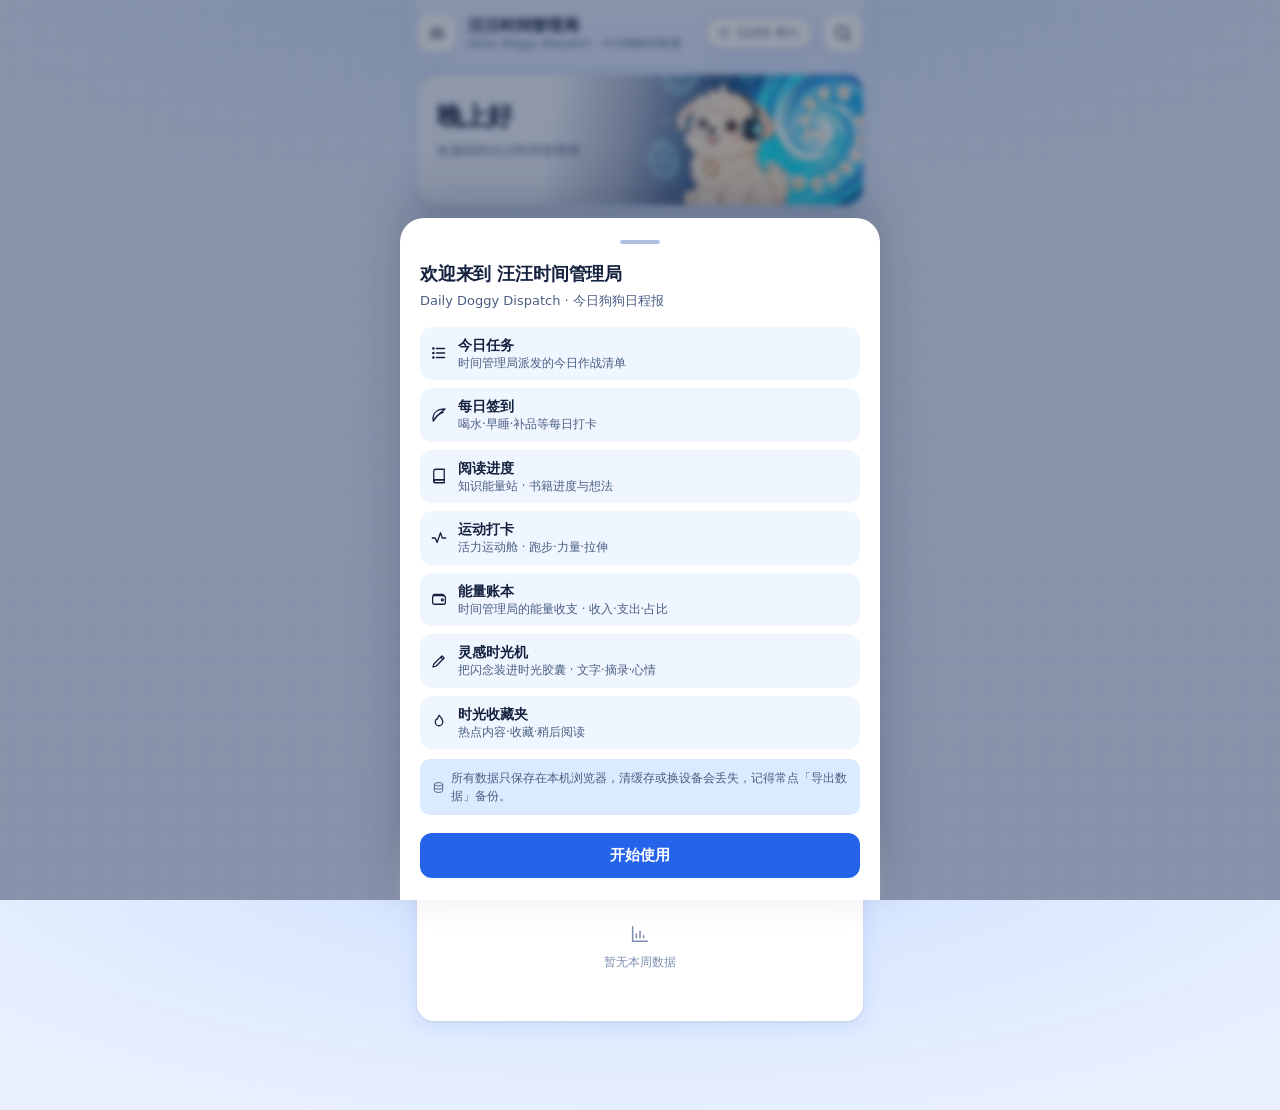
==== index.html @ e74103c5 "P3-3 性能与规模：列表分页+滚动加载 / 记录级事件委托 / 改动项局部刷新 / 首屏骨架屏；修批量模式残留类" ====
<!-- Generated by Trae Work -->
<!DOCTYPE html>
<html lang="zh" data-page-node-id="8uEHr2c21tHpXn1QmmsCGG">
<head data-page-node-id="4z3qKNpXA1rfR7GVDxwYMu">
<meta charset="UTF-8" data-page-node-id="Dh0ESd2hhlPt31DVcZKIET" />
<meta name="viewport" content="width=device-width, initial-scale=1.0, viewport-fit=cover" data-page-node-id="e6P9co9urmLBXZbQS82mdd" />
<title>汪汪时间管理局</title>
<!-- P3-1 PWA：可安装 / 离线可用 -->
<link rel="manifest" href="manifest.webmanifest" />
<meta name="theme-color" content="#1e3a5f" />
<meta name="description" content="一只卡通小狗 × 未来时间管理局的每日个人工作台" />
<meta name="mobile-web-app-capable" content="yes" />
<meta name="apple-mobile-web-app-capable" content="yes" />
<meta name="apple-mobile-web-app-status-bar-style" content="default" />
<meta name="apple-mobile-web-app-title" content="汪汪工作台" />
<link rel="apple-touch-icon" href="workbench-assets/apple-touch-icon.png" />
<link rel="icon" type="image/png" sizes="192x192" href="workbench-assets/icon-192.png" />
<script>
/* P3-2 首屏前应用外观，避免深色模式闪白。存储键与 CONFIG.storageKey 保持一致。 */
(function () {
  try {
    var d = JSON.parse(localStorage.getItem("workbench-doggy-v1") || "{}");
    var pref = d.__theme || "auto";
    var dark = pref === "dark" || (pref === "auto" && window.matchMedia("(prefers-color-scheme: dark)").matches);
    var e = document.documentElement;
    e.setAttribute("data-theme", dark ? "dark" : "light");
    e.setAttribute("data-skin", d.__skin || "blue");
  } catch (err) { /* 读取失败则用默认浅色 */ }
})();
</script>
<style>
  /* ============================================================
     THEME TOKENS — 一处改色，整站换肤（简约·墨色中性默认）
     ============================================================ */
  :root {
    /* ---- 页面与表面（蓝色科技感底） ---- */
    --page-bg: #e7efff;              /* 页面底色（浅蓝科技底） */
    --surface-card: #ffffff;         /* 卡片/面板/输入框/按钮的主背景 */
    --surface-nested: #f0f6ff;       /* 嵌套区域：图标瓦底、ghost 按钮、hero 底、日历格底 */

    /* ---- 边框 ---- */
    --border: #cdd9f0;               /* 常规边框：卡片、分隔线 */
    --border-input: #aebfe2;         /* 强边框：输入框、按钮、chip、勾选框、grab */

    /* ---- 文本层级 ---- */
    --text: #13213e;                 /* 主文本：深海军蓝 */
    --text-secondary: #4a5e83;       /* 次文本：标签、副标题、描述、字段 label */
    --text-tertiary: #7e90b3;        /* 弱文本：图标色、导航字、占位、星期行、空态 */

    /* ---- 主色（按钮/选中/强调）—— 科技蓝 ---- */
    --accent: #2563eb;               /* 主色：按钮、选中态、section 竖条、focus 边框 */
    --accent-muted: #dbeafe;         /* 主色浅底：focus ring 光晕、step 按钮 active 底 */
    --on-accent: #ffffff;            /* 主色上的前景文字 */

    /* ---- 模块色（5 色轮转，活泼有活力） ---- */
    --module-1: #10b981;             /* 翠绿 — 打卡/完成/收入 */
    --module-2: #3b82f6;             /* 亮蓝 — 阅读/focus/趋势线 */
    --module-3: #f59e0b;             /* 琥珀 — 运动/连续天数/星标 */
    --module-4: #ef4444;             /* 珊瑚红 — 记账/占比图 */
    --module-5: #8b5cf6;             /* 紫罗兰 — 笔记/日记 */

    /* ---- 危险色 ---- */
    --danger: #ef4444;               /* 删除/危险操作 */
    --danger-muted: #fee2e2;         /* 危险浅底：删除 hover、P0 标签 */

    /* ---- 抽屉（深海蓝科技面板） ---- */
    --drawer-bg: #0f1b35;            /* 抽屉底色 */
    --drawer-bg-top: #1e3a5f;        /* 抽屉渐变上色 */
    --drawer-text: #e0ecff;          /* 抽屉前景文字 */
    --drawer-text-mute: rgba(224,236,255,.55);  /* 抽屉次要文字/图标 */
    --drawer-hover: rgba(224,236,255,.1);       /* 抽屉悬停底 */
    --drawer-active: rgba(59,130,246,.22);      /* 抽屉选中底 */

    /* ---- 背景图 ---- */
    --greet-image: url("workbench-assets/greet-banner.webp");  /* 首页 hero 背景图 */
    --page-texture: none;                            /* 页面纹理叠加（none 或 url(...)），不影响内容层 */

    /* ---- 圆角 ---- */
    --radius-control: 8px;           /* 勾选框、步进按钮、日历格 */
    --radius-tile: 12px;             /* 图标瓦、输入框、按钮、chip、cal-nav */
    --radius-card: 18px;             /* 卡片、面板、hero、空态图标 */
    --radius-sheet: 24px;            /* 底部弹窗顶部圆角 */

    /* ---- 阴影 ---- */
    --shadow-card: 0 1px 2px rgba(19,33,62,.05), 0 6px 20px rgba(37,99,235,.09);   /* 卡片/面板 */
    --shadow-overlay: 0 12px 32px rgba(19,33,62,.18);                             /* 弹窗/toast/悬浮按钮 */

    /* ---- 底纹与遮罩（P3-2 抽成变量，深色模式整体替换） ---- */
    --page-grad-a: #eaf2ff;            /* 页面渐变上色 */
    --page-grad-b: #e4ecff;            /* 页面渐变下色 */
    --glow: rgba(59,130,246,.18);      /* 顶部光晕 */
    --grid-line: rgba(59,130,246,.07); /* 科技网格线 */
    --nav-bg: rgba(255,255,255,.92);   /* 底部导航栏底 */
    --scrim: rgba(19,33,62,.44);       /* 抽屉 / 弹窗遮罩 */

    /* ---- 字体与布局 ---- */
    --font: -apple-system, "PingFang SC", "Microsoft YaHei", system-ui, sans-serif;
    --nav-h: 62px;                   /* 底部导航栏高度 */
  }

  /* ============================================================
     P3-2 深色模式：<html data-theme="dark"> 时整体替换颜色令牌。
     JS 会把「跟随系统」解析成 dark / light 后写到 data-theme。
     ============================================================ */
  html[data-theme="dark"] {
    --page-bg: #0a121f;
    --surface-card: #131e30;
    --surface-nested: #1a2a42;

    --border: #24344c;
    --border-input: #35496a;

    --text: #e7eefb;
    --text-secondary: #9cb0cf;
    --text-tertiary: #6b7fa3;

    --accent: #4d8dff;
    --accent-muted: #17294a;
    --on-accent: #ffffff;

    --module-1: #34d399;
    --module-2: #60a5fa;
    --module-3: #fbbf24;
    --module-4: #f87171;
    --module-5: #a78bfa;

    --danger: #f87171;
    --danger-muted: #3a1b21;

    --drawer-bg: #070d18;
    --drawer-bg-top: #132239;
    --drawer-text: #e2ecff;
    --drawer-text-mute: rgba(226,236,255,.5);
    --drawer-hover: rgba(226,236,255,.08);
    --drawer-active: rgba(77,141,255,.26);

    --page-grad-a: #0d1728;
    --page-grad-b: #070d18;
    --glow: rgba(77,141,255,.16);
    --grid-line: rgba(120,170,255,.055);
    --nav-bg: rgba(15,24,39,.92);
    --scrim: rgba(2,6,14,.66);

    --shadow-card: 0 1px 2px rgba(0,0,0,.45), 0 8px 22px rgba(0,0,0,.35);
    --shadow-overlay: 0 14px 34px rgba(0,0,0,.55);
  }
  /* 深色下把首页插画压得更暗，保证叠字可读 */
  html[data-theme="dark"] .greet::before {
    background: linear-gradient(100deg, var(--surface-nested) 38%,
      color-mix(in srgb, var(--surface-nested) 86%, transparent) 58%,
      color-mix(in srgb, var(--surface-nested) 44%, transparent) 100%); }

  /* ---- 主题色皮肤（只换 accent，模块色保持 5 色轮转） ---- */
  html[data-skin="coral"] { --accent: #ea580c; --accent-muted: #ffedd5; }
  html[data-skin="green"] { --accent: #0f9d75; --accent-muted: #d7f5ec; }
  html[data-theme="dark"][data-skin="coral"] { --accent: #ff8a4c; --accent-muted: #3a2113; }
  html[data-theme="dark"][data-skin="green"] { --accent: #34d399; --accent-muted: #10322a; }
  * { box-sizing: border-box; margin: 0; padding: 0; -webkit-tap-highlight-color: transparent; }
  :focus-visible { outline: 2px solid var(--module-2); outline-offset: 2px; border-radius: 4px; }
  button { -webkit-focus-ring-color: var(--module-2); }
  html, body { height: 100%; }
  body {
    background:
      radial-gradient(120% 60% at 50% -10%, var(--glow), transparent 60%),
      linear-gradient(180deg, var(--page-grad-a) 0%, var(--page-bg) 40%, var(--page-grad-b) 100%),
      var(--page-bg);
    color: var(--text); font-family: var(--font); font-size: 15px; line-height: 1.5;
    -webkit-font-smoothing: antialiased;
    max-width: 480px; margin: 0 auto; position: relative;
    min-height: 100vh; overflow-x: hidden;
  }
  body::before { content:""; position:fixed; inset:0; z-index:-1; pointer-events:none;
    background-image:
      linear-gradient(var(--grid-line) 1px, transparent 1px),
      linear-gradient(90deg, var(--grid-line) 1px, transparent 1px),
      var(--page-texture);
    background-size: 28px 28px, 28px 28px, cover;
    background-position: center, center, center;
    opacity: .9; }
  .app { padding: 0 16px calc(var(--nav-h) + 26px); }
  svg { display: block; }

  /* ---------- top bar ---------- */
  .topbar { position: sticky; top: 0; z-index: 20; display: flex; align-items: center; gap: 12px;
    padding: 14px 2px 12px; backdrop-filter: blur(10px);
    background: linear-gradient(180deg, color-mix(in srgb, var(--page-bg) 94%, transparent), color-mix(in srgb, var(--page-bg) 50%, transparent)); }
  .topbar .menu-btn { width: 38px; height: 38px; border: none; border-radius: var(--radius-tile); background: var(--surface-card);
    box-shadow: var(--shadow-card); display: grid; place-items: center; cursor: pointer; color: var(--text); }
  .topbar .title { font-size: 16px; font-weight: 700; letter-spacing: -.01em; flex: 1; line-height: 1.2; }
  .topbar .title small { display:block; font-size: 11px; font-weight: 500; color: var(--text-secondary); letter-spacing:.02em; margin-top: 2px; }
  .date-chip { display: inline-flex; align-items: center; gap: 6px; font-size: 12px; color: var(--text-secondary);
    background: var(--surface-card); border: 1px solid var(--border); border-radius: 999px; padding: 6px 12px; box-shadow: var(--shadow-card); }
  .date-chip svg { color: var(--text-tertiary); }

  /* ---------- generic card / section ---------- */
  .card { background: var(--surface-card); border: 1px solid var(--border); border-radius: var(--radius-card); box-shadow: var(--shadow-card); }
  .sec-title { display:flex; align-items:center; gap:9px; font-size: 14px; font-weight: 700; margin: 24px 2px 12px; letter-spacing: -.01em; }
  .sec-title::before { content:""; width: 3px; height: 13px; border-radius: 2px; background: var(--accent); }
  .sec-title .more { margin-left:auto; font-size: 12px; color: var(--text-secondary); font-weight: 500; cursor: pointer; display:inline-flex; align-items:center; gap:2px; }
  .sec-title .more svg { color: var(--text-tertiary); }

  /* ---------- greeting ---------- */
  .greet { position: relative; overflow: hidden; margin-top: 10px; padding: 22px 20px 24px; border-radius: var(--radius-card);
    border: 1px solid var(--border); box-shadow: var(--shadow-card); min-height: 132px;
    background: var(--surface-nested) var(--greet-image) right center / cover no-repeat; }
  .greet::before { content:""; position:absolute; inset:0; pointer-events:none;
    background: linear-gradient(100deg, var(--surface-nested) 30%, color-mix(in srgb, var(--surface-nested) 70%, transparent) 48%, transparent 70%); }
  .greet > * { position: relative; z-index: 1; }
  .greet h1 { font-size: 26px; font-weight: 800; letter-spacing: -.03em; }
  .greet p { color: var(--text-secondary); font-size: 13px; margin-top: 5px; }
  .greet .add { position: absolute; top: 16px; right: 16px; z-index: 2; border:none; cursor:pointer;
    display:inline-flex; align-items:center; gap:6px; background: var(--accent); color:var(--on-accent);
    font-size: 13px; font-weight: 700; padding: 9px 15px 9px 12px; border-radius: 999px; box-shadow: var(--shadow-overlay);
    transition: transform .12s, filter .15s; }
  .greet .add:active { transform: scale(.95); filter: brightness(1.15); }
  .greet .add svg { margin-top: -1px; }

  /* ---------- quote card ---------- */
  .quote { margin-top: 16px; padding: 16px 18px; border-radius: var(--radius-card);
    background: var(--surface-card); border: 1px solid var(--border); box-shadow: var(--shadow-card); position: relative; }
  .quote::before { content:""; position:absolute; left:0; top:14px; bottom:14px; width:3px; border-radius:2px; background: var(--accent); }
  .quote .tag { display:inline-flex; align-items:center; gap:6px; font-size: 11px; font-weight: 700; color: var(--text-secondary);
    letter-spacing: .04em; margin-bottom: 9px; }
  .quote .tag svg { color: var(--text-tertiary); }
  .quote .txt { font-size: 16px; font-weight: 600; line-height: 1.55; color: var(--text); }

  /* ---------- overview rings ---------- */
  .rings { display: grid; grid-template-columns: repeat(4, 1fr); gap: 6px; padding: 20px 6px; margin-top: 14px; }
  .ring { display:flex; flex-direction:column; align-items:center; gap: 8px; }
  .ring .dial { position: relative; width: 68px; height: 68px; }
  .ring .dial svg.gauge { transform: rotate(-90deg); width: 68px; height: 68px; }
  .ring .dial .mid { position:absolute; inset:0; display:grid; place-items:center; }
  .ring .pct { font-size: 15px; font-weight: 700; letter-spacing: -.02em; }
  .ring .lbl { font-size: 12px; color: var(--text); font-weight: 600; }
  .ring .sub { font-size: 11px; color: var(--text-secondary); }

  /* ---------- trend + quick record ---------- */
  .panel { background: var(--surface-card); border: 1px solid var(--border); border-radius: var(--radius-card); box-shadow: var(--shadow-card); padding: 14px; }
  .panel.trend-panel { margin-top: 12px; }
  .panel .ph { display:flex; align-items:center; gap:7px; font-size:13px; font-weight:700; }
  .panel .ph svg { color: var(--text-tertiary); }
  .panel .ph .avg { margin-left:auto; font-size:11px; color:var(--text-secondary); font-weight:500; }
  .trend-svg { width:100%; height: auto; margin-top: 12px; display:block; }
  .trend-x { display:flex; justify-content:space-between; font-size:10px; color:var(--text-secondary); margin-top:4px; padding: 0 6px; }
  .trend-empty { display:flex; flex-direction:column; align-items:center; justify-content:center; gap:8px; height: 120px;
    color: var(--text-tertiary); font-size: 12px; margin-top: 8px; }
  .quick-grid { display:grid; grid-template-columns: repeat(4, 1fr); gap: 8px; }
  .qbtn { display:flex; flex-direction:column; align-items:center; gap:9px; padding: 15px 6px 12px; border:none; cursor:pointer;
    border-radius: var(--radius-tile); background: var(--surface-card); border:1px solid var(--border); box-shadow: var(--shadow-card);
    text-align:center; transition: transform .12s, border-color .15s, box-shadow .15s; }
  .qbtn:active { transform: scale(.95); border-color: var(--border-input); box-shadow: var(--shadow-overlay); }
  .qbtn .e { position: relative; width: 44px; height: 44px; border-radius: var(--radius-tile); display:grid; place-items:center; }
  .qbtn .e .qplus { position:absolute; right:-3px; bottom:-3px; width:17px; height:17px; border-radius:50%;
    background: var(--accent); color:var(--on-accent); display:grid; place-items:center; border: 2px solid var(--surface-card); }
  .qbtn .l { font-size: 12px; font-weight: 600; color: var(--text); }

  /* ---------- pinned tasks ---------- */
  .pin-list { display:flex; flex-direction:column; gap: 8px; }
  .pin { display:flex; align-items:center; gap: 11px; padding: 12px 14px; border-radius: var(--radius-tile);
    background: var(--surface-card); border: 1px solid var(--border); box-shadow: var(--shadow-card); }
  .pin-ic { width: 32px; height: 32px; border-radius: var(--radius-tile); display:grid; place-items:center; flex:0 0 auto;
    background: var(--surface-nested); border: 1px solid var(--border); }
  .pin-b { flex:1; min-width:0; cursor:pointer; }
  .pin-t { font-size: 14px; font-weight: 600; overflow:hidden; text-overflow:ellipsis; white-space:nowrap; }
  .pin-t.done { text-decoration: line-through; color: var(--text-secondary); }
  .pin-m { font-size: 11px; color: var(--text-secondary); margin-top: 2px; }
  .pin .arw { color: var(--text-tertiary); flex:0 0 auto; }
  .pin-chk { flex:0 0 auto; width: 24px; height: 24px; border-radius: var(--radius-control); border: 1.6px solid var(--border-input);
    display:grid; place-items:center; cursor:pointer; background:var(--surface-card); color:#fff; transition: all .15s; }
  .pin-chk.on { background: var(--module-1); border-color: var(--module-1); }
  .pin-chk svg { opacity: 0; }
  .pin-chk.on svg { opacity: 1; }
  .pin-step { flex:0 0 auto; display:flex; gap: 6px; }
  .pin-step button { width: 28px; height: 28px; border-radius: var(--radius-control); border: 1px solid var(--border-input);
    background: var(--surface-nested); color: var(--text); font-size: 17px; line-height: 1; cursor:pointer;
    display:grid; place-items:center; transition: all .15s; }
  .pin-step button:active { background: var(--accent-muted); border-color: var(--accent); }
  .pin-empty { padding: 20px 16px; text-align:center; color: var(--text-secondary); font-size: 12px; line-height: 1.7;
    background: var(--surface-card); border: 1px dashed var(--border-input); border-radius: var(--radius-tile); }
  .pin-empty .mini-star { display:inline-flex; vertical-align:-2px; color: var(--module-3); }

  /* ---------- record list (inside a module) ---------- */
  .rec { position: relative; background: var(--surface-card); border: 1px solid var(--border); border-radius: var(--radius-tile);
    box-shadow: var(--shadow-card); padding: 13px 14px; margin-bottom: 9px; transition: border-color .15s; }
  .rec:active { border-color: var(--border-input); }
  .rec .top { display:flex; align-items:flex-start; gap: 11px; }
  .rec .chk { flex:0 0 auto; width: 22px; height: 22px; border-radius: var(--radius-control); border: 1.6px solid var(--border-input);
    display:grid; place-items:center; cursor:pointer; background:var(--surface-card); color:#fff; transition: all .15s; margin-top: 1px; }
  .rec .chk.on { background: var(--module-1); border-color: var(--module-1); }
  .rec .chk svg { opacity: 0; }
  .rec .chk.on svg { opacity: 1; }
  .rec .body { flex:1; min-width:0; padding-right: 52px; }
  .rec .rname { font-weight: 600; font-size: 14.5px; letter-spacing: -.01em; }
  .rec .rname.done { text-decoration: line-through; color: var(--text-secondary); }
  .rec .rmeta { display:flex; flex-wrap:wrap; gap: 7px; margin-top: 7px; align-items:center; }
  .rec .rnote { color: var(--text-secondary); font-size: 12.5px; margin-top: 7px; white-space: pre-wrap; line-height: 1.55; }
  .badge { display:inline-flex; align-items:center; gap:5px; padding: 2px 9px; border-radius: 999px; font-size: 11px; font-weight: 600; }
  .badge .dot { width:6px;height:6px;border-radius:50%;background:currentColor; }
  .rec .acts { position:absolute; top: 8px; right: 8px; display:flex; gap: 2px; }
  .rec .acts button { border:none; background:transparent; color: var(--text-tertiary); cursor:pointer;
    width: 30px; height: 30px; border-radius: var(--radius-control); display:grid; place-items:center; transition: all .15s; }
  .rec .pin-btn:hover { background: var(--surface-nested); color: var(--module-3); }
  .rec .pin-btn.on { color: var(--module-3); }
  .rec .pin-btn.on svg { fill: var(--module-3); }
  .rec .del:hover { background: var(--danger-muted); color: var(--danger); }
  .rec .pbar { height: 5px; border-radius:999px; background: var(--border); overflow:hidden; margin-top: 10px; }
  .rec .pbar i { display:block; height:100%; border-radius:999px; }
  .rec .amt { font-size: 16px; font-weight: 700; letter-spacing:-.02em; margin-right: 56px; white-space:nowrap; }
  .rec .amt.exp { color: var(--danger); }
  .rec .amt.inc { color: var(--module-1); }
  .rec .streak { font-size:12px; color: var(--module-3); font-weight:700; display:inline-flex; align-items:center; gap:4px; }

  .empty { text-align:center; color: var(--text-secondary); padding: 48px 20px; }
  .empty .e { display:inline-grid; place-items:center; width: 58px; height:58px; border-radius: var(--radius-card); background: var(--surface-card); border:1px solid var(--border); color: var(--text-tertiary); margin-bottom: 14px; }

  /* module header (finance summary) */
  .mod-summary { display:grid; grid-template-columns: repeat(3,1fr); gap: 10px; margin-bottom: 14px; }
  .mini { background: var(--surface-card); border: 1px solid var(--border); border-radius: var(--radius-tile); box-shadow: var(--shadow-card); padding: 12px; }
  .mini .l { font-size: 11px; color: var(--text-secondary); }
  .mini .v { font-size: 18px; font-weight: 800; margin-top: 3px; letter-spacing: -.02em; }

  /* module hero header (per-type summary) — compact strip */
  .hero { display:flex; align-items:center; gap: 12px; padding: 12px 14px; border-radius: var(--radius-tile);
    background: var(--surface-card); border: 1px solid var(--border); box-shadow: var(--shadow-card); position:relative; overflow:hidden; }
  .hero.has-cover { padding: 0; min-height: 88px; }
  .hero.has-cover .hero-bg { position:absolute; inset:0; background-size:cover; background-position:center; }
  .hero.has-cover .hero-bg::after { content:""; position:absolute; inset:0; background: linear-gradient(90deg, var(--surface-card) 28%, color-mix(in srgb, var(--surface-card) 60%, transparent) 55%, transparent 80%); }
  .hero.has-cover > .hero-inner { position:relative; z-index:1; padding: 12px 14px; display:flex; align-items:center; gap:12px; }
  .hero-ic { width: 36px; height: 36px; border-radius: var(--radius-tile); display:grid; place-items:center; flex:0 0 auto; }
  .hero-tx { min-width:0; display:flex; align-items:baseline; gap: 7px; flex-wrap:wrap; }
  .hero-v { font-size: 18px; font-weight: 700; letter-spacing: -.02em; line-height: 1; }
  .hero-l { font-size: 12px; color: var(--text-secondary); }
  .hero-bar { height: 5px; border-radius: 999px; background: var(--border); overflow:hidden; margin-top: 10px; }
  .hero-bar i { display:block; height:100%; border-radius:999px; }

  /* record thumbnail */
  .rec .thumb { width:48px; height:48px; border-radius:var(--radius-tile); object-fit:cover; flex:0 0 auto; margin-right:2px; }
  .rec .meta-line { display:flex; align-items:center; gap:6px; flex-wrap:wrap; margin-top:4px; }
  .rec .meta-tag { font-size:12px; font-weight:600; color:var(--text-secondary); }
  .rec .meta-tag::before { content:"·"; margin-right:6px; color:var(--text-tertiary); }
  .rec .meta-tag:first-child::before { display:none; }

  /* ---- layout variants (open-ended: add .rec-layout-xxx in <style> to extend) ---- */
  /* feature: 大图在上 + 标题覆盖 + 正文在下 */
  .rec.rec-layout-feature { flex-direction:column; padding:0; overflow:hidden; }
  .rec.rec-layout-feature .thumb { width:100%; height:140px; border-radius:0; margin:0; }
  .rec.rec-layout-feature .feat-title { padding:10px 12px 4px; font-size:15px; font-weight:700; color:var(--text); }
  .rec.rec-layout-feature .feat-body { padding:0 12px 12px; font-size:13px; color:var(--text-secondary); }
  /* quote: 大字居中 + 留白 */
  .rec.rec-layout-quote { flex-direction:column; align-items:center; text-align:center; padding:20px 16px; }
  .rec.rec-layout-quote .quote-text { font-size:16px; font-weight:600; line-height:1.6; color:var(--text); }
  .rec.rec-layout-quote .quote-meta { margin-top:8px; font-size:12px; color:var(--text-tertiary); }

  /* ---------- bottom nav ---------- */
  .nav { position: fixed; left: 50%; transform: translateX(-50%); bottom: 0; width: 100%; max-width: 480px; height: var(--nav-h);
    background: var(--nav-bg); backdrop-filter: blur(14px); border-top: 1px solid var(--border);
    display: grid; grid-template-columns: repeat(3,1fr); align-items: center; z-index: 30; padding-bottom: env(safe-area-inset-bottom); }
  .nav .n { display:flex; flex-direction:column; align-items:center; gap: 4px; cursor:pointer; color: var(--text-tertiary); font-size: 10px; font-weight: 500; }
  .nav .n.active { color: var(--accent); font-weight: 700; }

  /* ---------- drawer ---------- */
  .scrim { position: fixed; inset: 0; background: var(--scrim); backdrop-filter: blur(2px); z-index: 40; opacity:0; pointer-events:none; transition: opacity .22s; }
  .scrim.show { opacity:1; pointer-events:auto; }
  .drawer { position: fixed; top:0; bottom:0; left:0; width: 296px; max-width: 82vw; z-index: 50; transform: translateX(-104%);
    transition: transform .26s cubic-bezier(.2,.8,.25,1); overflow-y:auto;
    background: linear-gradient(180deg, var(--drawer-bg-top), var(--drawer-bg)); color:var(--drawer-text); }
  .drawer.show { transform: translateX(0); }
  .drawer .dh { padding: 26px 22px 18px; display:flex; align-items:center; gap: 12px; position: relative; }
  .drawer .dh .brand { position: relative; width: 44px; height: 44px; border-radius: var(--radius-tile); overflow: hidden; flex: 0 0 auto;
    background: var(--drawer-hover); box-shadow: 0 0 0 1px var(--drawer-active); cursor: pointer; }
  .drawer .dh .brand img { width: 100%; height: 100%; object-fit: cover; display: block; }
  .drawer .dh .brand .brand-cam { position:absolute; inset:0; display:grid; place-items:center; opacity:0;
    background: color-mix(in srgb, var(--text) 50%, transparent); color:var(--drawer-text); transition: opacity .15s; }
  .drawer .dh .brand:active .brand-cam { opacity:1; }
  .drawer .dh h2 { font-size: 17px; font-weight: 800; }
  .drawer .dh p { font-size: 11px; opacity: .55; margin-top: 3px; letter-spacing: .05em; }
  .drawer .dclose { position:absolute; top:18px; right:16px; width:32px;height:32px;border-radius:var(--radius-tile); border:none; cursor:pointer;
    background: var(--drawer-hover); color:var(--drawer-text); display:grid; place-items:center; }
  .drawer .dsep { height:1px; background: var(--drawer-active); margin: 6px 22px 8px; }
  .drawer .ditem { display:flex; align-items:center; gap: 13px; padding: 12px 22px; cursor:pointer; font-size: 15px; font-weight: 500; color: color-mix(in srgb, var(--drawer-text) 82%, transparent); }
  .drawer .ditem svg { color: var(--drawer-text-mute); }
  .drawer .ditem.active { background: var(--drawer-active); color:var(--drawer-text); font-weight: 700; }
  .drawer .ditem.active svg { color:var(--drawer-text); }
  .drawer .dfoot { font-size: 11px; opacity:.45; padding: 20px 22px 28px; }

  /* ---------- modal ---------- */
  .overlay { position: fixed; inset: 0; background: var(--scrim); backdrop-filter: blur(3px); z-index: 60;
    display:flex; align-items:flex-end; justify-content:center; animation: fade .16s ease; }
  @keyframes fade { from { opacity:0; } }
  .modal { background: var(--surface-card); border-radius: var(--radius-sheet) var(--radius-sheet) 0 0; padding: 22px 20px calc(22px + env(safe-area-inset-bottom));
    width: 100%; max-width: 480px; box-shadow: 0 -20px 50px color-mix(in srgb, var(--text) 24%, transparent); animation: up .24s cubic-bezier(.2,.8,.25,1); max-height: 88vh; overflow-y:auto; }
  @keyframes up { from { transform: translateY(30px); opacity:0; } }
  .modal .grab { width: 40px; height: 4px; border-radius:999px; background: var(--border-input); margin: 0 auto 16px; }
  .modal h2 { font-size: 18px; font-weight: 800; letter-spacing:-.01em; }
  .modal .sub { color: var(--text-secondary); font-size: 13px; margin: 4px 0 16px; }
  .field { margin-bottom: 13px; }
  .field label { display:block; color: var(--text-secondary); font-size: 12px; margin-bottom: 6px; }
  input, select, textarea { font-family: var(--font); font-size: 15px; border: 1px solid var(--border-input); border-radius: var(--radius-tile);
    padding: 11px 12px; background: var(--surface-card); color: var(--text); outline:none; width: 100%; transition: border-color .15s, box-shadow .15s; }
  textarea { resize: vertical; min-height: 74px; }
  input:focus, select:focus, textarea:focus { border-color: var(--accent); box-shadow: 0 0 0 3px var(--accent-muted); }
  .frow { display:flex; gap: 10px; }
  .frow .field { flex:1; }
  .seg { display:flex; gap: 8px; }
  .seg .opt { flex:1; text-align:center; padding: 10px; border-radius: var(--radius-tile); border: 1px solid var(--border-input);
    cursor:pointer; font-size: 13px; font-weight: 600; color: var(--text-secondary); }
  .seg .opt.on { background: var(--accent); border-color: var(--accent); color: var(--on-accent); }
  .modal-actions { display:flex; align-items:center; gap: 10px; margin-top: 18px; }
  .btn { flex:1; background: var(--accent); color:var(--on-accent); border:none; border-radius: var(--radius-tile); padding: 13px; font-size: 15px; font-weight: 700; cursor:pointer; }
  .btn.ghost { flex: 0 0 auto; background: var(--surface-nested); color: var(--text-secondary); border: 1px solid var(--border-input); padding: 13px 20px; }
  .btn.danger { background: var(--danger); }
  .link-danger { color: var(--danger); background:none; border:none; font-size: 14px; font-weight: 600; cursor:pointer; }

  /* ---------- insight charts ---------- */
  .bar-list { display:flex; flex-direction:column; gap:11px; margin-top:14px; }
  .bar-row { display:flex; align-items:center; gap:10px; }
  .bar-ic { width:30px; height:30px; border-radius:var(--radius-tile); display:grid; place-items:center; flex:0 0 auto;
    background:var(--surface-nested); border:1px solid var(--border); }
  .bar-name { font-size:13px; font-weight:600; width:64px; flex:0 0 auto; color:var(--text); }
  .bar-row .pbar { flex:1; margin:0; height:7px; }
  .bar-pct { font-size:12px; font-weight:600; color:var(--text-secondary); width:54px; text-align:right; flex:0 0 auto; }

  .donut-wrap { display:flex; gap:18px; align-items:center; margin-top:14px; }
  .donut { position:relative; width:104px; height:104px; flex:0 0 auto; }
  .donut svg { transform:rotate(-90deg); width:104px; height:104px; }
  .donut-mid { position:absolute; inset:0; display:grid; place-items:center; font-size:13px; font-weight:800; color:var(--text); text-align:center; line-height:1.2; }
  .donut-legend { flex:1; display:flex; flex-direction:column; gap:8px; min-width:0; }
  .legend-item { display:flex; align-items:center; gap:8px; font-size:12.5px; }
  .legend-dot { width:9px; height:9px; border-radius:50%; flex:0 0 auto; }
  .legend-name { color:var(--text); font-weight:600; flex:1; min-width:0; overflow:hidden; text-overflow:ellipsis; white-space:nowrap; }
  .legend-amt { color:var(--text); font-weight:700; font-variant-numeric:tabular-nums; }
  .legend-pct { color:var(--text-secondary); width:38px; text-align:right; font-variant-numeric:tabular-nums; }
  .donut-empty { width:68px; height:68px; display:flex; flex-direction:column; align-items:center; justify-content:center; gap:5px; color:var(--text-tertiary); font-size:10px; }

  /* ---------- calendar grid ---------- */
  .cal-panel { margin-top:12px; }
  .cal-hd { display:flex; align-items:center; gap:10px; }
  .cal-nav { width:30px; height:30px; border-radius:var(--radius-tile); border:1px solid var(--border-input); background:var(--surface-nested);
    color:var(--text); cursor:pointer; display:grid; place-items:center; transition: all .15s; }
  .cal-nav:active { background:var(--accent-muted); border-color:var(--accent); }
  .cal-nav[data-cal="prev"] svg { transform: scaleX(-1); }
  .cal-title { flex:1; text-align:center; font-size:14px; font-weight:700; color:var(--text); }
  .cal-chips { display:flex; gap:6px; overflow-x:auto; margin:12px 0 10px; padding-bottom:2px; scrollbar-width:none; }
  .cal-chips::-webkit-scrollbar { display:none; }
  .cal-chip { flex:0 0 auto; font-size:12px; font-weight:600; padding:6px 12px; border-radius:999px;
    border:1px solid var(--border-input); background:var(--surface-card); color:var(--text-secondary); cursor:pointer; white-space:nowrap; transition: all .15s;
    font-family:var(--font); }
  .cal-chip.on { background:var(--accent); border-color:var(--accent); color:var(--on-accent); }
  .cal-dow { display:grid; grid-template-columns:repeat(7,1fr); text-align:center; font-size:12px; color:var(--text-tertiary); font-weight:600; margin-bottom:6px; }
  .cal-grid { display:grid; grid-template-columns:repeat(7,1fr); gap:5px; }
  .cal-cell { aspect-ratio:1; border-radius:var(--radius-control); display:grid; place-items:center; font-size:12px; font-weight:600;
    color:var(--text-secondary); background:var(--surface-nested); border:1px solid var(--border); cursor:pointer; transition: all .15s;
    font-family:var(--font); }
  .cal-cell.blank { background:transparent; border:none; cursor:default; }
  .cal-cell.on { color:#fff; }
  .cal-cell.today { box-shadow: inset 0 0 0 2px var(--accent); }
  .cal-cell:active { transform: scale(.92); }
  .cal-toast { position:fixed; left:50%; bottom:calc(var(--nav-h) + 16px); transform:translateX(-50%) translateY(16px);
    background:var(--text); color:var(--surface-card); font-size:13px; font-weight:600; padding:11px 16px; border-radius:999px;
    box-shadow:var(--shadow-overlay); z-index:70; opacity:0; pointer-events:none; transition:opacity .2s, transform .2s; display:flex; align-items:center; gap:10px; }
  .cal-toast.show { opacity:1; transform:translateX(-50%) translateY(0); pointer-events:auto; }
  .cal-toast button { background:var(--module-2); color:#fff; border:none; border-radius:999px; padding:5px 12px; font-size:12px; font-weight:700; cursor:pointer; font-family:var(--font); }
  .cal-foot { margin-top:12px; font-size:12px; color:var(--text-secondary); display:flex; align-items:center; gap:6px; }
  .cal-foot svg { color:var(--module-3); }

  .hidden { display: none !important; }

  /* ---- finance 折叠分组（月份 → 日期） ---- */
  .grp { margin-top: 10px; }
  .grp-head { display:flex; align-items:center; gap:8px; cursor:pointer; user-select:none;
    padding: 10px 12px; border-radius: var(--radius-tile); background: var(--surface-nested);
    border: 1px solid var(--border); transition: background .15s; }
  .grp-head:active { background: var(--accent-muted); }
  .grp-head .chev { flex:0 0 auto; color: var(--text-secondary); transition: transform .2s ease; }
  .grp-head.collapsed .chev { transform: rotate(-90deg); }
  .grp-head.month { background: linear-gradient(100deg, var(--accent-muted), color-mix(in srgb, var(--accent-muted) 55%, transparent)); border-color: color-mix(in srgb, var(--accent) 22%, var(--border)); }
  .grp-head.month .grp-title { font-size: 14.5px; font-weight: 800; color: var(--accent); }
  .grp-head.day { padding: 8px 11px; }
  .grp-head.day .grp-title { font-size: 13px; font-weight: 700; color: var(--text); }
  .grp-title { flex:0 0 auto; }
  .grp-sum { margin-left:auto; display:flex; align-items:center; gap:8px; font-size: 12px; font-weight:600; white-space:nowrap; }
  .grp-sum .gs.inc { color: var(--module-1); }
  .grp-sum .gs.exp { color: var(--danger); }
  .grp-sum .gs.bal { color: var(--text-secondary); }
  .grp-body { /* 展开态默认可见 */ }
  .grp-head.collapsed + .grp-body { display: none; }
  .grp-body .rec { margin-top: 8px; }
  /* 月份体内日期组缩进，体现层级 */
  .grp-head.month + .grp-body { padding-left: 4px; }

  /* ---- 全局搜索 ---- */
  .search-box { display:flex; align-items:center; gap:8px; background:var(--surface-card); border:1px solid var(--border); border-radius:999px; padding:8px 12px; margin:6px 0 14px; box-shadow:var(--shadow-card); }
  .search-box .s-ic { color:var(--text-tertiary); flex:0 0 auto; }
  .search-box input { flex:1; border:none; outline:none; background:transparent; font-size:14px; color:var(--text); font-family:var(--font); }
  .search-box input::placeholder { color:var(--text-tertiary); }
  .search-box .s-clear { border:none; background:transparent; color:var(--text-tertiary); cursor:pointer; display:grid; place-items:center; padding:2px; }
  .search-rec { cursor:pointer; margin-top:8px; }
  .search-rec:active { opacity:.7; }
  .rec.flash { animation: flash 1.1s ease; }
  @keyframes flash { 0%,100%{ box-shadow:0 0 0 0 transparent; } 20%{ box-shadow:0 0 0 3px var(--accent-muted); } }

  /* ---- 账本筛选 ---- */
  .filterbar { display:flex; flex-direction:column; gap:8px; margin:4px 0 2px; }
  .filterbar .frow { display:flex; flex-wrap:wrap; gap:6px; }
  .fchip { border:1px solid var(--border); background:var(--surface-card); color:var(--text-secondary);
    font-size:12px; font-weight:600; padding:5px 12px; border-radius:999px; cursor:pointer; font-family:var(--font); transition:background .12s; }
  .fchip.on { background:var(--accent); color:var(--on-accent); border-color:var(--accent); }

  /* ---- 月度预算 ---- */
  .budget-row { display:flex; align-items:center; gap:8px; padding:4px 12px 10px; }
  .budget-row .bbar { flex:1; height:6px; border-radius:999px; background:var(--surface-nested); overflow:hidden; }
  .budget-row .bbar i { display:block; height:100%; border-radius:999px; }
  .budget-row .bl { font-size:11.5px; color:var(--text-secondary); font-weight:600; white-space:nowrap; }
  .budget-row .bl.over { color:var(--danger); }
  .set-budget { margin:2px 12px 10px; border:1px dashed var(--border); background:transparent; color:var(--text-secondary);
    font-size:12px; font-weight:600; padding:6px 12px; border-radius:999px; cursor:pointer; font-family:var(--font); }
  .badge.rep { display:inline-flex; align-items:center; gap:3px; }
  /* ---- 首次引导 ---- */
  .modal.ob .ob-mods { display:flex; flex-direction:column; gap:8px; margin:6px 0 4px; }
  .ob-mod { display:flex; align-items:center; gap:10px; padding:8px 10px; border-radius:12px; background:var(--surface-nested); color:var(--text-primary); }
  .ob-mod b { display:block; font-size:13.5px; }
  .ob-mod span { display:block; font-size:11.5px; color:var(--text-secondary); }
  .ob-warn { display:flex; align-items:center; gap:6px; font-size:12px; color:var(--text-secondary); background:var(--accent-muted); padding:10px 12px; border-radius:10px; margin:10px 0 0; }

  /* ---------- P1 洞察图表 ---------- */
  .period-bar { display:flex; gap:8px; flex-wrap:wrap; margin:2px 0 4px; }
  .pchip { border:1px solid var(--border); background:var(--surface-nested); color:var(--text-secondary);
    font-size:12px; font-weight:600; padding:5px 12px; border-radius:999px; cursor:pointer; font-family:var(--font); }
  .pchip.on { background:var(--accent); color:var(--on-accent); border-color:var(--accent); }
  .chart-box { margin-top:10px; }
  .legend-inline { display:flex; gap:14px; margin-top:10px; font-size:11.5px; color:var(--text-secondary); }
  .legend-inline i { display:inline-block; width:9px; height:9px; border-radius:2px; margin-right:4px; vertical-align:middle; }
  .rank-list { display:flex; flex-direction:column; gap:10px; margin-top:10px; }
  .rank-row { display:flex; align-items:center; gap:10px; }
  .rank-name { font-size:12.5px; width:52px; flex:0 0 auto; color:var(--text); overflow:hidden; text-overflow:ellipsis; white-space:nowrap; }
  .rank-row .pbar { flex:1; margin:0; height:8px; }
  .rank-val { font-size:11.5px; font-weight:700; color:var(--text); width:92px; text-align:right; flex:0 0 auto; font-variant-numeric:tabular-nums; }
  .chart-empty { color:var(--text-tertiary); font-size:12.5px; text-align:center; padding:18px 0; }
  .trend-delta { display:flex; flex-wrap:wrap; gap:12px; margin-top:10px; font-size:12px; color:var(--text-secondary); }
  .trend-delta em { font-style:normal; font-weight:700; margin-left:3px; }
  .trend-delta em.up { color:var(--danger); }
  .trend-delta em.down { color:var(--module-1); }
  .heat-item { margin-top:12px; }
  .heat-head { display:flex; align-items:center; justify-content:space-between; font-size:12.5px; color:var(--text); margin-bottom:6px; }
  .heat-streak { font-size:11.5px; color:var(--module-1); font-weight:600; display:inline-flex; align-items:center; gap:3px; }
  .budget-mini { margin-top:10px; font-size:12px; color:var(--text-secondary); }
  .budget-mini b { font-size:13px; }
  .mini-stats { display:flex; flex-wrap:wrap; gap:10px; margin-top:10px; }
  .mini-stat { background:var(--surface-nested); border:1px solid var(--border); border-radius:10px; padding:8px 12px; flex:1 0 120px; }
  .mini-stat span { display:block; font-size:11.5px; color:var(--text-secondary); }
  .mini-stat b { font-size:14px; color:var(--text); }
  .recap-line { font-size:13px; color:var(--text); line-height:1.6; margin:8px 0 0; }
  .anomaly { display:flex; align-items:center; gap:6px; margin-top:10px; font-size:12px; color:var(--danger); background:var(--accent-muted); padding:8px 10px; border-radius:8px; }
  .copy-btn { margin-top:12px; }

  /* ---- P3-2 主题面板 ---- */
  .th-prev { margin-top: 2px; padding: 12px; border-radius: var(--radius-tile);
    background: var(--surface-nested); border: 1px solid var(--border); }
  .th-row { display: flex; align-items: center; gap: 8px; flex-wrap: wrap; }
  .th-row + .th-row { margin-top: 10px; }
  .th-chip { font-size: 11.5px; font-weight: 700; padding: 5px 11px; border-radius: 999px; }
  .th-dot { width: 22px; height: 22px; border-radius: 50%; display: inline-block; }

  /* ---- P3-1 PWA 添加到主屏提示条 ---- */
  .a2hs { position:fixed; left:50%; bottom:calc(var(--nav-h) + 12px); transform:translate(-50%, 190%); z-index:58;
    display:flex; align-items:center; gap:9px; padding:10px 12px; border-radius:22px; max-width:calc(100vw - 24px);
    background:var(--surface-card); border:1px solid var(--border);
    box-shadow:0 12px 30px color-mix(in srgb, var(--text) 22%, transparent);
    transition: transform .32s cubic-bezier(.22,1,.36,1); }
  .a2hs.show { transform:translate(-50%, 0); }
  .a2hs-tx { font-size:12.5px; color:var(--text-secondary); line-height:1.35; }
  .a2hs-go { flex:0 0 auto; border:none; background:var(--accent); color:var(--on-accent); font-size:12.5px;
    font-weight:700; padding:7px 13px; border-radius:999px; cursor:pointer; font-family:var(--font); }
  .a2hs-x { flex:0 0 auto; border:none; background:transparent; color:var(--text-tertiary); cursor:pointer;
    display:grid; place-items:center; padding:2px; }

  /* ---- P2-6 回收站 / 批量 ---- */
  .greet .add-batch { position:absolute; top:16px; right:104px; z-index:2; cursor:pointer; display:grid; place-items:center;
    width:36px; height:36px; border-radius:999px; background:var(--surface-card); color:var(--text-secondary);
    border:1px solid var(--border); box-shadow:var(--shadow-card); transition:transform .12s; }
  .greet .add-batch:active { transform:scale(.94); }
  .greet .add-batch.on { background:var(--accent); color:var(--on-accent); border-color:var(--accent); }
  .rec .bsel { display:none; position:absolute; left:12px; top:14px; width:19px; height:19px; border-radius:5px;
    border:1.6px solid var(--border-input); background:var(--surface-card); place-items:center; color:#fff; cursor:pointer; }
  .rec .bsel svg { opacity:0; }
  #screen.batch .rec .bsel { display:grid; }
  #screen.batch .rec.sel .bsel { background:var(--accent); border-color:var(--accent); }
  #screen.batch .rec.sel .bsel svg { opacity:1; }
  #screen.batch .rec.sel { border-color:var(--accent); }
  #screen.batch .rec:not(.rec-layout-feature):not(.rec-layout-quote) { padding-left:40px; }
  #screen.batch .rec .acts,
  #screen.batch .rec .drag,
  #screen.batch .rec .chk,
  #screen.batch .rec .mini-act { display:none; }
  .batchbar { position:fixed; left:50%; bottom:calc(var(--nav-h) + 12px); transform:translateX(-50%); z-index:56;
    display:flex; align-items:center; gap:7px; padding:8px 11px; border-radius:999px; max-width:calc(100vw - 24px);
    background:var(--surface-card); border:1px solid var(--border);
    box-shadow:0 12px 30px color-mix(in srgb, var(--text) 22%, transparent); }
  .batchbar .bb-n { font-size:12.5px; font-weight:700; color:var(--text); white-space:nowrap; padding-right:2px; }

  /* ---- P2-5 笔记增强 ---- */
  .rec .tag-line { display:flex; flex-wrap:wrap; gap:6px; margin-top:8px; }
  .rec .tag { font-size:11px; font-weight:600; color:var(--accent); background:var(--accent-muted);
    padding:2px 9px; border-radius:999px; cursor:pointer; }
  .rec .tag:active { opacity:.7; }
  .rnote.md { line-height:1.65; }
  .rnote.md code { font-family:var(--font-mono,ui-monospace,SFMono-Regular,Menlo,monospace); font-size:12px;
    background:var(--surface-nested); padding:1px 5px; border-radius:5px; }
  .rnote.md a { color:var(--accent); text-decoration:underline; word-break:break-all; }
  .rnote.md .md-ul { margin:5px 0 5px 17px; padding:0; }
  .rnote.md .md-ul li { margin:2px 0; }
  .rnote.md .md-h { font-size:13.5px; font-weight:700; color:var(--text); margin:7px 0 3px; }
  .img-pick { display:flex; align-items:center; gap:9px; flex-wrap:wrap; }
  .img-hint { font-size:11.5px; color:var(--text-tertiary); }
  .img-prev { margin-top:9px; }
  .img-prev img { width:100%; max-height:180px; object-fit:cover; border-radius:var(--radius-tile); display:block; }

  /* ---- P2-4 记账增强 ---- */
  .fin-range { display:flex; gap:6px; margin-top:8px; }
  .tpl-bar { margin-top:4px; }
  .tpl-hd { display:flex; align-items:center; gap:6px; font-size:12.5px; font-weight:700; color:var(--text-secondary); margin-bottom:8px; }
  .tpl-hd .more { margin-left:auto; }
  .tpl-chips { display:flex; gap:8px; overflow-x:auto; padding-bottom:4px; -webkit-overflow-scrolling:touch; }
  .tchip { flex:0 0 auto; display:flex; flex-direction:column; align-items:flex-start; gap:2px; text-align:left;
    border:1px solid var(--border); background:var(--surface-card); border-radius:var(--radius-tile); padding:8px 11px;
    cursor:pointer; font-family:var(--font); box-shadow:var(--shadow-card); }
  .tchip:active { border-color:var(--accent); }
  .tchip b { font-size:13px; font-weight:600; color:var(--text); }
  .tchip span { font-size:11px; color:var(--text-secondary); }
  .cat-row { display:flex; align-items:center; gap:6px; margin-bottom:8px; }
  .cat-row input.cat-name { flex:1; min-width:0; padding:8px 10px; font-size:13.5px; }
  .cat-row input.cat-bud { flex:0 0 78px; padding:8px 10px; font-size:13.5px; }
  .cat-row .tpl-name { flex:1; font-size:14px; font-weight:600; }
  .cat-row .tpl-amt { font-size:12px; color:var(--text-secondary); }
  .catbud-wrap .ph { display:flex; align-items:center; gap:6px; font-size:12.5px; font-weight:700; color:var(--text-secondary); }
  .catbud { display:flex; align-items:center; gap:8px; margin-top:9px; }
  .catbud .cb-n { flex:0 0 56px; font-size:12.5px; color:var(--text); }
  .catbud .pbar { flex:1; height:6px; border-radius:999px; background:var(--border); overflow:hidden; }
  .catbud .pbar i { display:block; height:100%; border-radius:999px; }
  .catbud .cb-v { font-size:11.5px; color:var(--text-secondary); white-space:nowrap; }
  .catbud .cb-v.over { color:var(--danger); font-weight:700; }

  /* ---- P2-3 进度增强 ---- */
  .wk-row { margin-top: 12px; }
  .wk-row:first-of-type { margin-top: 6px; }
  .wk-top { display:flex; align-items:center; gap:8px; margin-bottom:4px; }
  .wk-top .rank-name { font-size:12.5px; font-weight:600; color:var(--text); }
  .wk-top .rank-val { margin-left:auto; font-size:12px; color:var(--text-secondary); white-space:nowrap; }
  .wk-x { display:flex; justify-content:space-between; font-size:10.5px; color:var(--text-tertiary); margin-top:2px; }

  /* ---- P2-2 打卡增强 ---- */
  .cal-panel .cal-foot + .cal-foot { margin-top: 6px; }
  .rec .sub-goal { font-size:12px; color:var(--text-secondary); font-weight:600; }

  /* ---------- P2-1 任务增强：子任务 / 拖拽 / 顺延 / 番茄钟 ---------- */
  .rec .drag { flex:0 0 auto; width:18px; height:22px; padding:0; margin-top:1px; border:none; background:transparent;
    color:var(--text-tertiary); display:grid; place-items:center; cursor:grab; touch-action:none; }
  .rec .drag:active { cursor:grabbing; color:var(--accent); }
  .rec.dragging { opacity:.72; border-color:var(--accent); box-shadow:0 10px 24px color-mix(in srgb, var(--text) 18%, transparent); }
  .rec .subs { margin-top:9px; display:flex; flex-direction:column; gap:6px; }
  .rec .sub { display:flex; align-items:flex-start; gap:7px; font-size:13px; cursor:pointer; line-height:1.45; }
  .rec .sub .sbox { flex:0 0 auto; width:15px; height:15px; border-radius:4px; border:1.5px solid var(--border-input);
    display:grid; place-items:center; color:#fff; margin-top:1px; }
  .rec .sub .sbox svg { opacity:0; }
  .rec .sub.done .sbox { background:var(--module-1); border-color:var(--module-1); }
  .rec .sub.done .sbox svg { opacity:1; }
  .rec .sub.done .stx { text-decoration:line-through; color:var(--text-secondary); }
  .rec .subs-bar { height:4px; border-radius:999px; background:var(--border); overflow:hidden; margin-top:9px; }
  .rec .subs-bar i { display:block; height:100%; border-radius:999px; background:var(--module-1); }
  .rec .mini-act { border:1px solid var(--border); background:var(--surface-card); color:var(--text-secondary); cursor:pointer;
    font-size:11px; font-weight:600; padding:2px 9px; border-radius:999px; display:inline-flex; align-items:center;
    gap:4px; font-family:var(--font); }
  .rec .mini-act:hover { border-color:var(--accent); color:var(--accent); }
  .rec-arch .arch-rec { box-shadow:none; background:var(--surface-nested); }
  .pomo { position:fixed; left:50%; bottom:calc(var(--nav-h) + 14px); z-index:55; transform:translate(-50%, 170%);
    display:flex; align-items:center; gap:11px; padding:9px 12px; border-radius:999px; max-width:calc(100vw - 28px);
    background:var(--surface-card); border:1px solid var(--border);
    box-shadow:0 12px 30px color-mix(in srgb, var(--text) 22%, transparent);
    transition: transform .28s cubic-bezier(.22,1,.36,1); }
  .pomo.show { transform:translate(-50%, 0); }
  .pomo-tx { min-width:0; }
  .pomo-tx b { display:block; font-size:15px; font-weight:800; font-variant-numeric:tabular-nums; letter-spacing:-.01em; }
  .pomo-tx span { display:block; font-size:11px; color:var(--text-secondary); max-width:132px;
    overflow:hidden; text-overflow:ellipsis; white-space:nowrap; }
  .pomo-btn { border:none; width:30px; height:30px; border-radius:50%; background:var(--surface-nested); color:var(--text);
    display:grid; place-items:center; cursor:pointer; flex:0 0 auto; }
  .drawer .ditem .dstate { margin-left:auto; font-size:11px; font-weight:600; opacity:.6; }

  /* ---------- P3-4 数据安全 ---------- */
  .cap-top { display:flex; align-items:baseline; gap:8px; margin: 2px 0 8px; }
  .cap-top b { font-size:23px; font-weight:800; letter-spacing:-.02em; font-variant-numeric:tabular-nums; color:var(--text); }
  .cap-top span { font-size:12px; color:var(--text-secondary); }
  .cap-bar { height:9px; border-radius:999px; background:var(--border); overflow:hidden; }
  .cap-bar i { display:block; height:100%; border-radius:999px; background:var(--accent); transition:width .3s ease; }
  .cap-bar i.warn { background:#f59e0b; }
  .cap-bar i.danger { background:var(--danger); }
  .cap-note { font-size:11.5px; color:var(--text-tertiary); margin-top:7px; line-height:1.5; }
  .size-row { display:flex; align-items:center; gap:9px; margin-top:9px; }
  .size-row .sname { flex:0 0 86px; font-size:12.5px; font-weight:600; color:var(--text);
    overflow:hidden; text-overflow:ellipsis; white-space:nowrap; }
  .size-row .sbar { flex:1; height:7px; border-radius:999px; background:var(--border); overflow:hidden; }
  .size-row .sbar i { display:block; height:100%; border-radius:999px; background:var(--module-2); }
  .size-row .skb { flex:0 0 66px; text-align:right; font-size:11.5px; color:var(--text-secondary); font-variant-numeric:tabular-nums; }
  .snap-sec { margin-top:16px; }
  .snap-sec > h3 { font-size:12.5px; font-weight:700; color:var(--text-secondary); }
  .snap-row { display:flex; align-items:center; gap:8px; padding:10px 0; border-bottom:1px solid var(--border); }
  .snap-row:last-child { border-bottom:none; }
  .snap-row .sday { font-size:13.5px; font-weight:700; color:var(--text); }
  .snap-row .smeta { font-size:11.5px; color:var(--text-secondary); margin-top:1px; }
  .snap-row .sact { margin-left:auto; }
  .chk-line { display:flex; align-items:center; gap:10px; padding:10px 2px; border-bottom:1px solid var(--border);
    cursor:pointer; font-size:14px; font-weight:600; color:var(--text); }
  .chk-line:last-child { border-bottom:none; }
  .chk-line .cbox { width:18px; height:18px; border-radius:5px; border:1.5px solid var(--border-input);
    display:grid; place-items:center; color:#fff; flex:0 0 auto; }
  .chk-line .cbox svg { opacity:0; }
  .chk-line.on .cbox { background:var(--accent); border-color:var(--accent); }
  .chk-line.on .cbox svg { opacity:1; }
  .chk-line .cnum { margin-left:auto; font-size:11.5px; color:var(--text-secondary); font-variant-numeric:tabular-nums; }

  /* ---------- P3-3 性能与规模 ---------- */
  .sk { padding-top: 6px; }
  .sk-row { height: 64px; border-radius: var(--radius-card); background: var(--surface-card);
    border: 1px solid var(--border); margin-bottom: 10px; position: relative; overflow: hidden; }
  .sk-row::after { content:""; position:absolute; inset:0;
    background: linear-gradient(90deg, transparent, color-mix(in srgb, var(--text) 7%, transparent), transparent);
    animation: skg 1.2s ease-in-out infinite; }
  @keyframes skg { 0% { transform: translateX(-100%); } 100% { transform: translateX(100%); } }
  .rec-more { display:flex; align-items:center; justify-content:center; gap:7px; padding:15px 0 8px;
    font-size:13px; font-weight:600; color:var(--text-secondary); cursor:pointer;
    -webkit-tap-highlight-color: transparent; }
  .rec-more:active { color:var(--accent); }
</style>
</head>
<body data-page-node-id="v0GKetTAPEgC2TwKx8v5H6">
<div class="app" data-page-node-id="0ohBIZfHoBEck6ovNbYcCJ">
  <div class="topbar" data-page-node-id="ShwvsmleFg7BGJpHAeQqMY">
    <button class="menu-btn" id="btn-menu" data-page-node-id="JaBxvQjujQEaXOxDw1qG0j"></button>
    <div class="title" id="topTitle" data-page-node-id="divEcwxCbCsN1JGB7jIM6Z">我的工作台<small id="topSub" data-page-node-id="dgkoDHq9sjib2DbIE8dXkd">Personal Workbench</small></div>
    <span class="date-chip" id="dateChip" data-page-node-id="WlRBii4sZ7B38XMzoBIYFj"></span>
    <button class="menu-btn" id="btn-search"></button>
  </div>
  <div id="screen" data-page-node-id="bya68ZG2HhMW1HRMnkCaKN"><div class="sk" id="bootSk" aria-hidden="true"><div class="sk-row"></div><div class="sk-row"></div><div class="sk-row"></div><div class="sk-row"></div></div></div>
</div>

<!-- bottom nav -->
<div class="nav" id="nav" data-page-node-id="1r1dn4mFR3tWtSbtCg6UUy">
  <div class="n active" data-nav="home" data-page-node-id="CqIxAcPzcQwJDTR5Q4dgtJ"></div>
  <div class="n" data-nav="drawer" data-page-node-id="8AnsKcqNrVej26xoaL7ms8"></div>
  <div class="n" data-nav="insight" data-page-node-id="w6fB3KCoEMkBFqn0JPGGWQ"></div>
</div>

<!-- drawer -->
<div class="scrim" id="scrim" data-page-node-id="lpjEDbrUYxtetiYOaxdU2R"></div>
<aside class="drawer" id="drawer" data-page-node-id="jHad6D0B8pNJRNFeM6SbhJ">
  <div class="dh" data-page-node-id="fmXt6WLW6ai4YXfjeSEFt9">
    <button class="dclose" id="drawerClose" data-page-node-id="3jU9XtcDMSEOBbjq0rqWkV"></button>
    <div class="brand" id="drawerBrand" title="点击更换头像" data-page-node-id="XGEZxYlEvFY46OZf0MNvyY"><img src="workbench-assets/avatar.webp" alt="头像" id="brandImg" data-page-node-id="tyEMNps1iK6ZBOyhzsvFCB"/><span class="brand-cam" id="brandCam" data-page-node-id="Moo9rS3dYECR7KznYHYHVS"></span></div>
    <input type="file" id="avatarInput" accept="image/*" hidden data-page-node-id="PnCrXsHL9hcODyqM2oe702"/>
    <div data-page-node-id="KOqeytZvxVM8OlACbbFXo9"><h2 id="drawerName" data-page-node-id="KYBb9nNF6yFrrFvrgeyUEh">我的工作台</h2><p id="drawerSlogan" data-page-node-id="VgBshYT9GjB8B1qeBIb0lE">Personal Workbench</p></div>
  </div>
  <div class="dsep" data-page-node-id="cROsJucbkYg3cTsRDYNMya"></div>
  <div id="drawerList" data-page-node-id="r7fxY33qALV9QORulZz6yb"></div>
  <div class="dsep" data-page-node-id="BoE6WmFCBfAGxatbOpyHkH"></div>
  <div id="drawerTools" data-page-node-id="2n4HbhCMnEE45ACiRFgsoW"></div>
  <div class="dsep" data-page-node-id="ugKmgtKz4CN5zSlyWrBBsa"></div>
  <div class="dfoot" id="drawerFoot" data-page-node-id="FJp6wfXuukFZ0BCbWEdm69">汪汪时间管理局 · 数据仅存本机 · 每日更新</div>
  <input type="file" id="importInput" accept="application/json,.json" hidden data-page-node-id="FfHolcT8NpCJAjqemcYxc7"/>
</aside>

<script>
/* ============================================================
   CONFIG — 唯一需要定制的地方。
   modules 里每个模块 = 一个功能页；type 决定它长什么样、记什么字段。
   支持的 type：
     todo     今日计划/待办（勾选 + 优先级）
     checkin  习惯打卡（连续天数，每天清零）
     progress 长期计划（进度条：当前/目标）
     finance  记账（收入/支出 + 分类 + 金额）
     note     内容记录/日记（标题 + 正文 + 心情标签）
   图标用 icon 字段（取自下方 ICONS 图标库，全部为单色线性图标）。
   ============================================================ */
const CONFIG = {
  storageKey: "workbench-doggy-v1",   // 换 key 可强制重置
  owner: "汪汪时间管理局",              // 抽屉顶部标题
  slogan: "Daily Doggy Dispatch · 今日狗狗日程报",
  brand: "🐕",                         // 抽屉左上角字符标（品牌缩写）

  // 每日一句（一周七天各一句，按星期轮换：周一→周日）
  quotes: [
    "新的一周，汪汪队长已就位，出发！",           // 周一
    "时间像骨头，啃一口少一口，珍惜每一口。",     // 周二
    "把大目标拆成小骨头，今天啃一块就好。",       // 周三
    "坚持到一半最难，但摇着尾巴也要继续。",       // 周四
    "收个尾，把这周的骨头都归置好。",             // 周五
    "允许自己打个盹，好好休息也是任务。",         // 周六
    "复盘一下，给下周的时间旅行定个航向。",       // 周日
  ],

  // 今日概览环形（value 为 0-100 的完成度，calc 返回 {value, sub}）
  overview: [
    { key: "todo",  label: "今日任务", icon: "list", color: "var(--accent)",
      calc: d => { const it=d.todo||[]; const done=it.filter(x=>x.done).length; return { value: it.length?Math.round(done/it.length*100):0, sub: `${done}/${it.length} 项` }; } },
    { key: "checkin", label: "签到", icon: "leaf", color: "var(--module-1)",
      calc: d => { const it=d.checkin||[]; const t=today(); const done=it.filter(x=>x.log&&x.log[t]).length; return { value: it.length?Math.round(done/it.length*100):0, sub: `${done}/${it.length} 项` }; } },
    { key: "read", label: "阅读", icon: "book", color: "var(--module-2)",
      calc: d => avgProgress(d.read) },
    { key: "sport", label: "运动", icon: "activity", color: "var(--module-3)",
      calc: d => avgProgress(d.sport) },
  ],

  // 本周状态趋势（真实数据：读取用户填写的 __trend，7 个数字；没有就留空）
  trend: {
    title: "本周状态趋势", unit: "分",
    series: d => (Array.isArray(d.__trend) && d.__trend.length===7) ? d.__trend : [],
  },

  // 快速记录按钮（点了直接给对应模块新建）
  quickAdd: [
    { label: "记运动", icon: "activity", module: "sport",   tint: "#fef3c7", color: "var(--module-3)" },
    { label: "记签到", icon: "check",    module: "checkin", tint: "#d1fae5", color: "var(--module-1)" },
    { label: "记一笔", icon: "wallet",   module: "money",   tint: "#fee2e2", color: "var(--module-4)" },
    { label: "记灵感", icon: "pen",      module: "note",    tint: "#ede9fe", color: "var(--module-5)" },
  ],

  // ============ 模块定义 ============
  modules: [
    {
      key: "todo", name: "今日任务", icon: "list", tint: "#dbeafe", color: "var(--accent)",
      type: "todo", desc: "时间管理局派发的今日作战清单",
      priorities: [
        { key: "P0", label: "紧急", color: "#fee2e2", text: "#ef4444" },
        { key: "P1", label: "重要", color: "#fef3c7", text: "#d97706" },
        { key: "P2", label: "随手", color: "#d1fae5", text: "#059669" },
      ],
      seed: [
        { id: 11, title: "完成核心工作 30min 专注", priority: "P0", done: false, note: "像啃骨头一样，一口一口来" },
        { id: 12, title: "发布 1 条内容 / 笔记", priority: "P1", done: false, note: "" },
        { id: 13, title: "整理今日时间线纪要", priority: "P2", done: true, note: "" },
      ],
    },
    {
      key: "checkin", name: "每日签到", icon: "leaf", tint: "#d1fae5", color: "var(--module-1)",
      type: "checkin", desc: "喝水·早睡·补品等每日打卡",
      seed: [
        { id: 21, title: "喝够 8 杯水", log: {}, goal: 8, unit: "杯" },
        { id: 22, title: "23:30 前睡觉", log: {}, goal: 1, unit: "次" },
        { id: 23, title: "维生素 / 补品", log: {}, goal: 1, unit: "次" },
      ],
    },
    {
      key: "read", name: "阅读进度", icon: "book", tint: "#dbeafe", color: "var(--module-2)",
      type: "progress", unit: "页", desc: "知识能量站 · 书籍进度与想法",
      seed: [
        { id: 31, title: "《认知觉醒》", current: 168, target: 300, unit: "页", note: "第 7 章：习惯的复利" },
        { id: 32, title: "《原子习惯》", current: 90, target: 260, unit: "页", note: "" },
      ],
    },
    {
      key: "sport", name: "运动打卡", icon: "activity", tint: "#fef3c7", color: "var(--module-3)",
      type: "progress", unit: "分钟", desc: "活力运动舱 · 跑步·力量·拉伸",
      seed: [
        { id: 41, title: "力量训练", current: 12, target: 20, unit: "分钟", note: "20 分钟核心", period: "total" },
        { id: 42, title: "每周跑步", current: 30, target: 120, unit: "分钟", note: "每周累计 120 分钟", period: "week", log: {} },
      ],
    },
    {
      key: "money", name: "能量账本", icon: "wallet", tint: "#fee2e2", color: "var(--module-4)",
      type: "finance", desc: "时间管理局的能量收支 · 收入·支出·占比",
      categories: ["餐饮", "交通", "购物", "居家", "娱乐", "工资", "其他"],
      seed: [
        { id: 51, title: "午餐", type: "expense", amount: 32, category: "餐饮", date: isoToday() },
        { id: 52, title: "地铁", type: "expense", amount: 6, category: "交通", date: isoToday() },
        { id: 53, title: "稿费", type: "income", amount: 400, category: "工资", date: isoToday() },
      ],
    },
    {
      key: "note", name: "灵感时光机", icon: "pen", tint: "#ede9fe", color: "var(--module-5)",
      type: "note", desc: "把闪念装进时光胶囊 · 文字·摘录·心情",
      moods: ["开心", "平静", "低落", "焦虑", "疲惫"],
      seed: [
        { id: 61, title: "今天的小确幸", content: "阳台的多肉冒出了新芽，顺手拍了张照片。\n\n**记一笔**：情绪好的时候，效率会自己找上门。", mood: "开心", date: isoToday(), tags: ["生活", "心情"] },
      ],
    },
    {
      key: "hot", name: "时光收藏夹", icon: "flame", tint: "#fee2e2", color: "var(--danger)",
      type: "note", desc: "热点内容·收藏·稍后阅读",
      moods: ["收藏", "稍后读", "已读"],
      seed: [
        { id: 71, title: "AI 提示词技巧合集", content: "- 角色 + 目标 + 约束三段式\n- 先给例子再提要求\n- 输出格式写死", mood: "收藏", date: isoToday(), tags: ["AI", "方法论"] },
      ],
    },
  ],
};

/* ============================================================
   ICONS — 单色线性图标库（stroke 跟随 color）
   ============================================================ */
const ICONS = {
  home:'<path d="M4 11.5 12 5l8 6.5"/><path d="M6 10.5V19h12v-8.5"/>',
  grid:'<rect x="4" y="4" width="7" height="7" rx="1.6"/><rect x="13" y="4" width="7" height="7" rx="1.6"/><rect x="4" y="13" width="7" height="7" rx="1.6"/><rect x="13" y="13" width="7" height="7" rx="1.6"/>',
  chart:'<path d="M4 20V4"/><path d="M4 20h16"/><path d="M8 16v-4"/><path d="M12 16v-7"/><path d="M16 16v-2"/>',
  user:'<circle cx="12" cy="8" r="3.4"/><path d="M5.5 19c.7-3.2 3.2-5 6.5-5s5.8 1.8 6.5 5"/>',
  plus:'<path d="M12 5v14"/><path d="M5 12h14"/>',
  menu:'<path d="M4 7h16"/><path d="M4 12h16"/><path d="M4 17h16"/>',
  calendar:'<rect x="4" y="5" width="16" height="16" rx="2.5"/><path d="M4 9.5h16"/><path d="M8 3v4"/><path d="M16 3v4"/>',
  list:'<path d="M8.5 6h11"/><path d="M8.5 12h11"/><path d="M8.5 18h11"/><circle cx="4.5" cy="6" r=".9"/><circle cx="4.5" cy="12" r=".9"/><circle cx="4.5" cy="18" r=".9"/>',
  leaf:'<path d="M20 4C10 4 4 9 4 17c0 1 .1 2 .5 3 5.5-9 9-9.5 15.5-16z"/><path d="M4.5 20c3-6 7-9.5 13-11.5"/>',
  book:'<path d="M5 5.5A2.5 2.5 0 0 1 7.5 3H19v14H7.5A2.5 2.5 0 0 0 5 19.5z"/><path d="M5 19.5A2.5 2.5 0 0 1 7.5 17H19v4H7.5A2.5 2.5 0 0 1 5 19.5z"/>',
  activity:'<path d="M3 12h4l2.5 6L14 5l2.5 7H21"/>',
  wallet:'<path d="M4 8a2 2 0 0 1 2-2h11a1.5 1.5 0 0 1 1.5 1.5V8"/><rect x="3.5" y="7.5" width="17" height="11.5" rx="2.5"/><circle cx="16.5" cy="13.2" r="1.3"/>',
  pen:'<path d="M4 20l1.2-4L16 5.2l2.8 2.8L8 19z"/><path d="M14.2 7l2.8 2.8"/>',
  camera:'<path d="M4 8.5h3l1.5-2h7L17 8.5h3v10H4z"/><circle cx="12" cy="13" r="3.2"/>',
  flame:'<path d="M12 3c3 3 5 5.5 5 9a5 5 0 0 1-10 0c0-2 1-3.6 2.6-4.6C9 10.4 10.4 6.2 12 3z"/>',
  target:'<circle cx="12" cy="12" r="8"/><circle cx="12" cy="12" r="4"/>',
  star:'<path d="M12 3.6l2.6 5.3 5.8.85-4.2 4.1 1 5.8L12 16.9l-5.2 2.75 1-5.8-4.2-4.1 5.8-.85z"/>',
  bolt:'<path d="M13 3 5 13h5l-1 8 8-11h-5z"/>',
  quote:'<path d="M9.5 7C7.6 7.9 6.5 9.6 6.5 12v5h5v-6H8.5c0-1.7.7-2.7 2.2-3.4zM19 7c-1.9.9-3 2.6-3 5v5h5v-6h-3c0-1.7.7-2.7 2.2-3.4z"/>',
  chevron:'<path d="M9 5l7 7-7 7"/>',
  check:'<path d="M5 12.5 10 17 19 7"/>',
  trash:'<path d="M4 7h16"/><path d="M9 7V4.5h6V7"/><path d="M6 7l1 13h10l1-13"/><path d="M10 11v6M14 11v6"/>',
  close:'<path d="M6 6l12 12M18 6 6 18"/>',
  sun:'<circle cx="12" cy="12" r="4"/><path d="M12 3v2M12 19v2M4.2 4.2l1.4 1.4M18.4 18.4l1.4 1.4M3 12h2M19 12h2M4.2 19.8l1.4-1.4M18.4 5.6l1.4-1.4"/>',
  moon:'<path d="M20 14.5A8 8 0 1 1 9.5 4 6.5 6.5 0 0 0 20 14.5z"/>',
  download:'<path d="M12 4v11"/><path d="M8 11l4 4 4-4"/><path d="M5 19h14"/>',
  upload:'<path d="M12 16V5"/><path d="M8 8l4-4 4 4"/><path d="M5 19h14"/>',
  database:'<ellipse cx="12" cy="6" rx="7.5" ry="3"/><path d="M4.5 6v6c0 1.7 3.4 3 7.5 3s7.5-1.3 7.5-3V6"/><path d="M4.5 12v6c0 1.7 3.4 3 7.5 3s7.5-1.3 7.5-3v-6"/>',
  search:'<circle cx="11" cy="11" r="7"/><path d="M21 21l-4.3-4.3"/>',
  repeat:'<path d="M17 2l4 4-4 4"/><path d="M3 11V9a4 4 0 0 1 4-4h14"/><path d="M7 22l-4-4 4-4"/><path d="M21 13v2a4 4 0 0 1-4 4H3"/>',
  grip:'<path d="M9 6h.01M15 6h.01M9 12h.01M15 12h.01M9 18h.01M15 18h.01"/>',
  clock:'<circle cx="12" cy="12" r="8.5"/><path d="M12 7.4V12l3.2 1.9"/>',
  play:'<path d="M7.5 4.8 19 12 7.5 19.2z"/>',
  pause:'<path d="M9.2 5v14"/><path d="M14.8 5v14"/>',
  archive:'<rect x="3.5" y="4.6" width="17" height="4.2" rx="1.4"/><path d="M5.6 8.8V19h12.8V8.8"/><path d="M10 12.6h4"/>',
};
function icon(name, size=22, sw=1.7){
  const path = ICONS[name] || ICONS.grid;
  return `<svg viewBox="0 0 24 24" width="${size}" height="${size}" fill="none" stroke="currentColor" stroke-width="${sw}" stroke-linecap="round" stroke-linejoin="round">${path}</svg>`;
}

/* ============================================================
   ENGINE — 一般无需改动
   ============================================================ */
function isoToday(){ return new Date().toISOString().slice(0,10); }
function today(){ return isoToday(); }
function avgProgress(list){
  if(!list||!list.length) return { value: 0, sub: "0" };
  const v = Math.round(list.reduce((s,x)=>s+Math.min(100,(x.current/x.target)*100||0),0)/list.length);
  return { value: v, sub: `${list.length} 项` };
}
const modOf = k => CONFIG.modules.find(m=>m.key===k);
const $ = s => document.querySelector(s);

const store = {
  load(){
    const raw = localStorage.getItem(CONFIG.storageKey);
    if(raw){ try { return JSON.parse(raw); } catch(e){} }
    const d = {};
    CONFIG.modules.forEach(m => d[m.key] = structuredClone(m.seed||[]));
    return d;
  },
  save(){
    try{ localStorage.setItem(CONFIG.storageKey, JSON.stringify(data)); return true; }
    catch(e){
      toast("本机存储已满，这次改动没有保存成功：请先「导出备份」，再清理旧图片或回收站", "error");
      return false;
    }
  },
};
let data = store.load();
let view = "home";
let searchQuery = "";
let insightPeriod = "6m";            // 洞察页时间范围：1m/3m/6m/12m/all
let noteTag = "all";                 // P2-5 笔记标签筛选
let batchMode = false;               // P2-6 批量选择模式
const batchSel = new Set();          // P2-6 已选记录 id
  let financeFilter = { type:"all", cat:"all" };            // home | insight | <moduleKey>
function persist(){ store.save(); render(); }

/* ---------- chrome icons ---------- */
$("#btn-menu").innerHTML = icon("menu", 20);
$("#drawerClose").innerHTML = icon("close", 16);
(function(){
  const now = new Date();
  const wd = "日一二三四五六"[now.getDay()];
  $("#dateChip").innerHTML = `${icon("calendar",13)} ${now.getMonth()+1}/${String(now.getDate()).padStart(2,'0')} 周${wd}`;
})();
$("#btn-search").innerHTML = icon("search",20);
$("#btn-search").onclick = ()=>{ view = (view==="search")?"home":"search"; render(); };
document.querySelectorAll('#nav .n').forEach(n=>{
  const t=n.dataset.nav;
  if(t==="home") n.innerHTML = icon("home",21)+"<span>首页</span>";
  else if(t==="insight") n.innerHTML = icon("chart",21)+"<span>洞察</span>";
  else n.innerHTML = icon("grid",21)+"<span>模块</span>";
});

/* ---------- ring svg ---------- */
function ringSVG(pct, color){
  const r=25, c=2*Math.PI*r, off=c*(1-Math.min(100,pct)/100);
  return `<svg class="gauge" viewBox="0 0 60 60"><circle cx="30" cy="30" r="${r}" fill="none" stroke="var(--border)" stroke-width="5.5"/>
    <circle cx="30" cy="30" r="${r}" fill="none" stroke="${color}" stroke-width="5.5" stroke-linecap="round"
      stroke-dasharray="${c}" stroke-dashoffset="${off}"/></svg>`;
}

/* ---------- HOME ---------- */
function renderHome(){
  const now = new Date();
  const dow = (now.getDay()+6)%7;               // 周一=0 … 周日=6
  const q = CONFIG.quotes[dow % CONFIG.quotes.length];
  const hour = now.getHours();
  const hi = hour<5?"夜深了":hour<11?"早上好":hour<13?"中午好":hour<18?"下午好":"晚上好";

  // overview rings
  const rings = CONFIG.overview.map(o=>{
    const r=o.calc(data);
    return `<div class="ring" data-open="${o.key}"><div class="dial">${ringSVG(r.value,o.color)}<span class="mid" style="color:${o.color}">${icon(o.icon,23)}</span></div>
      <div class="pct">${r.value}%</div><div class="lbl">${o.label}</div><div class="sub">${r.sub}</div></div>`;
  }).join("");

  // pinned tasks (置顶) — 跨模块收集 item.pinned；就地交互，不跳转
  const pins=[];
  CONFIG.modules.forEach(m=>(data[m.key]||[]).forEach(x=>{ if(x.pinned) pins.push({m,x}); }));
  const chkMark=icon("check",13,2.6);
  const pinSub=(m,x)=>{
    if(m.type==="checkin") return `${m.name} · 连续 ${streak(x.log)} 天`;
    if(m.type==="progress"){ const pct=Math.round((x.current/x.target)*100||0); return `${m.name} · ${x.current}/${x.target} ${x.unit||m.unit||''} · ${Math.min(100,pct)}%`; }
    return m.name;
  };
  const pinCtl=(m,x)=>{
    if(m.type==="checkin"){ const on=!!(x.log&&x.log[today()]); return `<div class="pin-chk js-pin-chk ${on?'on':''}" data-mkey="${m.key}" data-id="${x.id}">${chkMark}</div>`; }
    if(m.type==="todo"){ return `<div class="pin-chk js-pin-chk ${x.done?'on':''}" data-mkey="${m.key}" data-id="${x.id}">${chkMark}</div>`; }
    if(m.type==="progress"){ return `<div class="pin-step"><button class="js-pin-dec" data-mkey="${m.key}" data-id="${x.id}" aria-label="减">−</button><button class="js-pin-inc" data-mkey="${m.key}" data-id="${x.id}" aria-label="加">+</button></div>`; }
    return `<span class="arw">${icon("chevron",14,2)}</span>`;
  };
  const pinned = pins.length ? pins.map(({m,x})=>`<div class="pin">
      <span class="pin-ic" style="color:${m.color}">${icon(m.icon,17)}</span>
      <div class="pin-b js-pin-open" data-mkey="${m.key}" data-id="${x.id}"><div class="pin-t ${(m.type==='todo'&&x.done)?'done':''}">${esc(x.title)}</div><div class="pin-m">${pinSub(m,x)}</div></div>
      ${pinCtl(m,x)}</div>`).join("")
    : `<div class="pin-empty">在任意模块点击 <span class="mini-star">${icon("star",13)}</span> 即可把重要任务置顶到这里</div>`;

  // trend
  const series = CONFIG.trend.series(data);
  const hasTrend = series.length>0;
  const avg = hasTrend ? Math.round(series.reduce((a,b)=>a+b,0)/series.length) : 0;
  const trend = hasTrend ? trendSVG(series)
    : `<div class="trend-empty">${icon("chart",22)}<span>暂无本周数据</span></div>`;

  const quick = CONFIG.quickAdd.map(q=>`<button class="qbtn" data-quick="${q.module}"><span class="e" style="background:color-mix(in srgb, ${q.color} 16%, transparent);color:${q.color}">${icon(q.icon,20)}<i class="qplus">${icon("plus",10,3)}</i></span><span class="l">${q.label}</span></button>`).join("");

  $("#screen").innerHTML = `
    <div class="greet"><div><h1>${hi}</h1><p>欢迎回到${CONFIG.owner}</p></div></div>
    <div class="quote"><span class="tag">${icon("quote",13)} 今日一句</span><div class="txt">${esc(q)}</div></div>
    <div class="sec-title">今日概览</div>
    <div class="card rings">${rings}</div>
    <div class="sec-title">置顶任务</div>
    <div class="pin-list">${pinned}</div>
    <div class="sec-title">快速记录</div>
    <div class="quick-grid">${quick}</div>
    <div class="panel trend-panel"><div class="ph">${icon("chart",15)} ${CONFIG.trend.title}${hasTrend?`<span class="avg">均 ${avg}${CONFIG.trend.unit}</span>`:''}</div>
      ${trend}${hasTrend?`<div class="trend-x"><span>一</span><span>二</span><span>三</span><span>四</span><span>五</span><span>六</span><span>日</span></div>`:''}</div>`;

  wireHome();
}

function trendSVG(series){
  const w=320, h=120, padX=10, padTop=14, padBot=18;
  const max=Math.max(...series), min=Math.min(...series);
  const rng=(max-min)||1;
  const innerW=w-2*padX, innerH=h-padTop-padBot;
  const pts=series.map((v,i)=>{
    const x=padX+innerW*i/(series.length-1);
    const y=padTop+innerH*(1-(v-min)/rng);
    return [x,y];
  });
  const line=pts.map((p,i)=>(i?'L':'M')+p[0].toFixed(1)+' '+p[1].toFixed(1)).join(' ');
  const area=line+` L ${padX+innerW} ${h-padBot} L ${padX} ${h-padBot} Z`;
  const dots=pts.map(p=>`<circle cx="${p[0].toFixed(1)}" cy="${p[1].toFixed(1)}" r="3" fill="var(--surface-card)" stroke="var(--module-2)" stroke-width="2"/>`).join('');
  return `<svg class="trend-svg" viewBox="0 0 ${w} ${h}" preserveAspectRatio="xMidYMid meet">
    <defs><linearGradient id="tg" x1="0" y1="0" x2="0" y2="1"><stop offset="0" stop-color="var(--module-2)" stop-opacity=".22"/><stop offset="1" stop-color="var(--module-2)" stop-opacity="0"/></linearGradient></defs>
    <path d="${area}" fill="url(#tg)"/><path d="${line}" fill="none" stroke="var(--module-2)" stroke-width="2.4" stroke-linecap="round" stroke-linejoin="round"/>${dots}</svg>`;
}

/* ---------- donut chart (支出占比) ---------- */
function donutSVG(segs){
  const total=segs.reduce((s,x)=>s+x.amount,0)||1;
  const r=42, c=2*Math.PI*r; let acc=0; const out=[];
  segs.forEach(s=>{
    const len=(s.amount/total)*c;
    out.push(`<circle cx="52" cy="52" r="${r}" fill="none" stroke="${s.color}" stroke-width="14"
      stroke-dasharray="${len.toFixed(2)} ${(c-len).toFixed(2)}" stroke-dashoffset="${(c-acc).toFixed(2)}" transform="rotate(-90 52 52)"/>`);
    acc+=len;
  });
  return `<svg viewBox="0 0 104 104" width="104" height="104">${out.join("")}</svg>`;
}

/* ---------- calendar grid (打卡月视图) ---------- */
let calMonth=null, calItemId=null;
function renderCalendar(m, it){
  if(!it.length) return "";
  const now=new Date();
  const cm=calMonth||{y:now.getFullYear(),m:now.getMonth()};
  const item=it.find(x=>x.id===calItemId)||it[0]; calItemId=item.id;
  const y=cm.y, mo=cm.m;
  const startDow=new Date(y,mo,1).getDay();
  const days=new Date(y,mo+1,0).getDate();
  const todayIso=isoToday();
  const log=item.log||{};
  const chips=it.map(x=>`<button type="button" class="cal-chip ${x.id===item.id?'on':''}" data-calitem="${x.id}">${esc(x.title)}</button>`).join("");
  let cells="", monthCount=0;
  for(let i=0;i<startDow;i++) cells+=`<div class="cal-cell blank"></div>`;
  for(let d=1;d<=days;d++){
    const ds=`${y}-${String(mo+1).padStart(2,'0')}-${String(d).padStart(2,'0')}`;
    const on=!!log[ds]; if(on) monthCount++;
    cells+=`<button type="button" class="cal-cell ${on?'on':''} ${ds===todayIso?'today':''}" data-date="${ds}"${on?` style="background:${m.color};border-color:${m.color}"`:''}>${d}</button>`;
  }
  return `<div class="panel cal-panel">
    <div class="cal-hd"><button class="cal-nav" data-cal="prev" aria-label="上月">${icon("chevron",16,2)}</button>
      <span class="cal-title">${y}年${mo+1}月</span>
      <button class="cal-nav" data-cal="next" aria-label="下月">${icon("chevron",16,2)}</button></div>
    <div class="cal-chips">${chips}</div>
    <div class="cal-dow">${"日一二三四五六".split("").map(x=>`<span>${x}</span>`).join("")}</div>
    <div class="cal-grid">${cells}</div>
    <div class="cal-foot">${icon("flame",13)} 连续 ${streak(log)} 天 · 最长 ${bestStreak(log)} 天 · 本月 ${monthCount}/${days} 天</div>
    <div class="cal-foot">${icon("target",13)} 近7日 ${rateDays(log,7)}/7 · 近30日 ${rateDays(log,30)}/30</div></div>`;
}
function wireCalendar(key, it){
  const block=$("#screen").querySelector(".cal-panel"); if(!block) return;
  block.querySelectorAll("[data-cal]").forEach(el=>el.onclick=()=>{
    const now=new Date(); let y=calMonth?calMonth.y:now.getFullYear(), mo=calMonth?calMonth.m:now.getMonth();
    if(el.dataset.cal==="prev"){ mo--; if(mo<0){mo=11;y--;} }
    else { mo++; if(mo>11){mo=0;y++;} }
    calMonth={y,m:mo}; render();
  });
  block.querySelectorAll("[data-calitem]").forEach(el=>el.onclick=()=>{ calItemId=+el.dataset.calitem; render(); });
  block.querySelectorAll(".cal-cell[data-date]").forEach(el=>el.onclick=()=>{
    const item=it.find(x=>x.id===calItemId)||it[0]; if(!item) return;
    const ds=el.dataset.date; item.log=item.log||{};
    const wasOn=!!item.log[ds];
    const todayIso=isoToday();
    // 今天之前的日期取消打卡：高风险（会断连续），先确认
    if(wasOn && ds<todayIso){
      confirmCalUncheck(item, ds);
      return;
    }
    if(wasOn) delete item.log[ds]; else item.log[ds]=true;
    persist();
    if(wasOn) showCalUndo(item, ds);
  });
}
let calToastTimer=null;
/* P2-6 通用「撤销」提示（复用于删除 / 取消打卡） */
function undoToast(msg, fn, ms){
  let t=$("#calToast");
  if(!t){ t=document.createElement("div"); t.id="calToast"; t.className="cal-toast"; document.body.appendChild(t); }
  t.innerHTML=`${msg}<button type="button" id="calUndo">撤销</button>`;
  t.classList.add("show");
  const u=$("#calUndo"); if(u) u.onclick=()=>{ hideCalToast(); if(fn) fn(); };
  clearTimeout(calToastTimer);
  calToastTimer=setTimeout(hideCalToast, ms||5000);
}
function showCalUndo(item, ds){
  undoToast(`已取消 ${ds.slice(5)} 打卡`, ()=>{ item.log=item.log||{}; item.log[ds]=true; persist(); }, 4000);
}
function hideCalToast(){ const t=$("#calToast"); if(t) t.classList.remove("show"); }
function confirmCalUncheck(item, ds){
  const overlay=document.createElement("div"); overlay.className="overlay";
  overlay.innerHTML=`<div class="modal"><div class="grab"></div><h2>取消打卡</h2>
    <div class="sub">取消 ${ds} 的打卡可能会中断连续天数，确定吗？</div>
    <div class="modal-actions"><button class="btn ghost" id="cu-cancel">保留</button><button class="btn danger" id="cu-ok">取消打卡</button></div></div>`;
  document.body.appendChild(overlay);
  const close=()=>overlay.remove();
  overlay.onclick=e=>{ if(e.target===overlay) close(); };
  overlay.querySelector("#cu-cancel").onclick=close;
  overlay.querySelector("#cu-ok").onclick=()=>{ delete item.log[ds]; persist(); close(); showCalUndo(item, ds); };
}

function wireHome(){
  $("#screen").querySelectorAll("[data-open]").forEach(el=>el.onclick=()=>go(el.dataset.open));
  $("#screen").querySelectorAll("[data-quick]").forEach(el=>el.onclick=()=>{ go(el.dataset.quick); openEditor(el.dataset.quick,null); });
  const find=el=>(data[el.dataset.mkey]||[]).find(i=>i.id==el.dataset.id);
  // 置顶卡：就地打卡 / 完成
  $("#screen").querySelectorAll(".js-pin-chk").forEach(el=>el.onclick=e=>{
    e.stopPropagation(); const m=modOf(el.dataset.mkey), x=find(el); if(!x) return;
    if(m.type==="todo"){ x.done=!x.done; }
    else if(m.type==="checkin"){
      x.log=x.log||{};
      const tt=today(); const goal=Math.max(1,+x.goal||1);
      if(goal<=1){ x.log[tt]?delete x.log[tt]:x.log[tt]=1; }
      else { x.log[tt]=Math.min(goal, logCount(x.log,tt)+1); }
      bump(10);
    }
    persist();
  });
  // 置顶卡：就地改数字
  $("#screen").querySelectorAll(".js-pin-inc").forEach(el=>el.onclick=e=>{
    e.stopPropagation(); const m=modOf(el.dataset.mkey), x=find(el); if(!x) return;
    bumpProgress(el.dataset.mkey, x, progStep(x,m));
  });
  $("#screen").querySelectorAll(".js-pin-dec").forEach(el=>el.onclick=e=>{
    e.stopPropagation(); const m=modOf(el.dataset.mkey), x=find(el); if(!x) return;
    bumpProgress(el.dataset.mkey, x, -Math.min(progStep(x,m), +x.current||0));
  });
  // 置顶卡：点标题区查看详情 / 改状态
  $("#screen").querySelectorAll(".js-pin-open").forEach(el=>el.onclick=()=>openEditor(el.dataset.mkey, find(el)));
}

/* ---------- INSIGHT ---------- */

/* ===================== P1 图表助手 ===================== */
function fmtMoney(v){ return "¥"+(Math.round((v||0)*100)/100); }
function toDate(s){ return new Date(s+"T00:00:00"); }
function monthKeysBack(n){
  const now=new Date(); const arr=[];
  for(let i=n-1;i>=0;i--){ const d=new Date(now.getFullYear(), now.getMonth()-i, 1); arr.push(d.getFullYear()+"-"+String(d.getMonth()+1).padStart(2,"0")); }
  return arr;
}
function allMonthKeys(){
  const set=new Set((data.money||[]).filter(x=>x.date).map(x=>x.date.slice(0,7)));
  return [...set].sort();
}
function monthAgg(mk){
  const arr=(data.money||[]).filter(x=>x.date&&x.date.slice(0,7)===mk);
  const inc=arr.filter(x=>x.type==="income").reduce((s,x)=>s+ +x.amount,0);
  const exp=arr.filter(x=>x.type==="expense").reduce((s,x)=>s+ +x.amount,0);
  return { inc, exp, bal: inc-exp, n: arr.length };
}
function periodMonths(){
  if(insightPeriod==="all") return allMonthKeys();
  const n={"1m":1,"3m":3,"6m":6,"12m":12}[insightPeriod]||6;
  return monthKeysBack(n);
}
function shortMonth(mk){ const p=mk.split("-"); return (+p[1])+"月"; }

/* 收支趋势：分组柱状(收入/支出) + 结余折线 */
function trendChartSVG(months){
  const W=320,H=180, pl=12,pr=12,pt=14,pb=24;
  const plotW=W-pl-pr, plotH=H-pt-pb;
  const m=months.length; if(!m) return "";
  const maxV=Math.max(1, ...months.map(x=>Math.max(x.inc,x.exp)));
  const band=plotW/m, bw=Math.min(13, band*0.32);
  const bals=months.map(x=>x.bal);
  let bmin=Math.min(...bals), bmax=Math.max(...bals);
  if(bmin===bmax){ bmin-=1; bmax+=1; }
  const yB = v => (pt+plotH) - ((v-bmin)/(bmax-bmin))*(plotH-14) - 7;
  let bars="", line="";
  months.forEach((x,i)=>{
    const cx = pl + band*i + band/2;
    const hi=(x.inc/maxV)*plotH, he=(x.exp/maxV)*plotH;
    bars+=`<rect x="${(cx-bw-1).toFixed(1)}" y="${(pt+plotH-hi).toFixed(1)}" width="${bw}" height="${hi.toFixed(1)}" rx="2" fill="var(--module-1)"/>`;
    bars+=`<rect x="${(cx+1).toFixed(1)}" y="${(pt+plotH-he).toFixed(1)}" width="${bw}" height="${he.toFixed(1)}" rx="2" fill="var(--danger)"/>`;
    line += (i?"L":"M")+(cx).toFixed(1)+" "+yB(x.bal).toFixed(1)+" ";
    if(m<=8 || i===0 || i===m-1 || i%2===0) bars+=`<text x="${cx.toFixed(1)}" y="${H-8}" text-anchor="middle" font-size="9" fill="var(--text-tertiary)">${shortMonth(x.mk)}</text>`;
  });
  const base=`<line x1="${pl}" y1="${pt+plotH}" x2="${W-pr}" y2="${pt+plotH}" stroke="var(--border)" stroke-width="0.5"/>`;
  const pline=`<path d="${line}" fill="none" stroke="var(--accent)" stroke-width="2" stroke-linejoin="round" stroke-linecap="round"/>`;
  return `<svg viewBox="0 0 ${W} ${H}" width="100%" style="display:block">${base}${bars}${pline}</svg>`;
}
/* 横向条形排行 */
function hbarSVG(rows){
  if(!rows||!rows.length) return `<div class="chart-empty">暂无数据</div>`;
  const max=Math.max(1,...rows.map(r=>r.value));
  return `<div class="rank-list">`+rows.map(r=>`<div class="rank-row"><span class="rank-name">${esc(r.label)}</span>
    <div class="pbar"><i style="width:${Math.min(100,r.value/max*100).toFixed(1)}%;background:${r.color}"></i></div>
    <span class="rank-val">${r.pct!=null?r.pct+"% · ":""}¥${r.value}</span></div>`).join("")+`</div>`;
}
/* GitHub 风格热力方格（近 weeks 周） */
function heatmapSVG(log, weeks){
  weeks=weeks||12; const cell=12, gap=4, pad=2;
  const total=weeks*7; const todayI=toDate(today());
  let cells="";
  for(let c=0;c<weeks;c++) for(let r=0;r<7;r++){
    const idx=c*7+r; const d=new Date(todayI); d.setDate(d.getDate()-(total-1-idx));
    const ds=`${d.getFullYear()}-${String(d.getMonth()+1).padStart(2,"0")}-${String(d.getDate()).padStart(2,"0")}`;
    const on=!!(log&&log[ds]);
    const x=pad+c*(cell+gap), y=pad+r*(cell+gap);
    cells+=`<rect x="${x}" y="${y}" width="${cell}" height="${cell}" rx="2.5" fill="${on?'var(--module-1)':'var(--surface-nested)'}"/>`;
  }
  const W=pad*2+weeks*(cell+gap)-gap, H=pad*2+7*(cell+gap)-gap;
  return `<svg viewBox="0 0 ${W} ${H}" width="100%" style="max-width:${W}px;display:block">${cells}</svg>`;
}
function sparkSVG(vals){
  if(!vals||vals.length<2) return "";
  const W=120,H=32, max=Math.max(...vals,1), min=Math.min(...vals,0), rng=(max-min)||1;
  const pts=vals.map((v,i)=>`${(i/(vals.length-1)*W).toFixed(1)},${(H-4-((v-min)/rng)*(H-8)).toFixed(1)}`).join(" ");
  return `<svg viewBox="0 0 ${W} ${H}" width="100%" style="max-width:${W}px;height:32px;display:block"><polyline points="${pts}" fill="none" stroke="var(--module-3)" stroke-width="2" stroke-linecap="round" stroke-linejoin="round"/></svg>`;
}
function periodBarHTML(){
  const opts=[["1m","本月"],["3m","近3月"],["6m","近6月"],["12m","近12月"],["all","全部"]];
  return `<div class="period-bar">${opts.map(o=>`<button class="pchip ${insightPeriod===o[0]?'on':''}" data-period="${o[0]}">${o[1]}</button>`).join("")}</div>`;
}
function sectionEmpty(title,msg){ return `<div class="sec-title">${esc(title)}</div><div class="panel"><div class="chart-empty">${esc(msg)}</div></div>`; }
function wireInsight(){
  $("#screen").querySelectorAll(".pchip").forEach(el=>el.onclick=()=>{ insightPeriod=el.dataset.period; renderInsight(); });
  $("#screen").querySelectorAll("[data-open]").forEach(el=>el.onclick=()=>go(el.dataset.open));
  $("#screen").querySelectorAll(".copy-btn").forEach(el=>el.onclick=()=>{ try{ navigator.clipboard.writeText(el.dataset.copy); }catch(e){} toast("已复制周报"); });
}

/* ---- P1-1 账本趋势 ---- */
function insightTrend(){
  const months=periodMonths().map(mk=>({mk, ...monthAgg(mk)}));
  if(!months.length || months.every(x=>x.n===0)) return sectionEmpty("账本趋势","还没有记账数据");
  const svg=trendChartSVG(months);
  const last=months[months.length-1], prev=months[months.length-2];
  let delta="";
  if(prev && (prev.inc||prev.exp)){
    const de=last.exp-prev.exp, di=last.inc-prev.inc;
    const pe=prev.exp?Math.round(de/prev.exp*100):0, pi=prev.inc?Math.round(di/prev.inc*100):0;
    delta=`<div class="trend-delta">
      <span>支出 ${fmtMoney(last.exp)} <em class="${de>0?'up':'down'}">${de>0?'▲':'▼'}${Math.abs(pe)}%</em></span>
      <span>收入 ${fmtMoney(last.inc)} <em class="${di>0?'up':'down'}">${di>0?'▲':'▼'}${Math.abs(pi)}%</em></span>
      <span>结余 ${fmtMoney(last.bal)}</span></div>`;
  }
  return `<div class="sec-title">账本趋势</div>
    <div class="panel"><div class="ph">${icon("chart",15)} 收支趋势<span class="avg">${months.length} 个月</span></div>
      <div class="chart-box">${svg}</div>
      <div class="legend-inline"><span><i style="background:var(--module-1)"></i>收入</span><span><i style="background:var(--danger)"></i>支出</span><span><i style="background:var(--accent)"></i>结余</span></div>
      ${delta}</div>`;
}

/* ---- P1-2 账本构成 ---- */
function insightComposition(){
  const months=periodMonths();
  const money=(data.money||[]).filter(x=>x.date&&months.includes(x.date.slice(0,7)));
  const exps=money.filter(x=>x.type==="expense"), incs=money.filter(x=>x.type==="income");
  const totalExp=exps.reduce((s,x)=>s+ +x.amount,0), totalInc=incs.reduce((s,x)=>s+ +x.amount,0);
  const catList=cats();
  const palette=["#10b981","#ef4444","#2563eb","#f59e0b","#8b5cf6","#ec4899","#14b8a6","#64748b"];
  const mkSegs=arr=>catList.map(c=>({cat:c,amount:arr.filter(x=>x.category===c).reduce((s,x)=>s+ +x.amount,0)}))
    .filter(s=>s.amount>0).sort((a,b)=>b.amount-a.amount);
  const expSegs=mkSegs(exps), incSegs=mkSegs(incs);
  expSegs.forEach((s,i)=>s.color=palette[i%palette.length]);
  incSegs.forEach((s,i)=>s.color=palette[i%palette.length]);
  if(!expSegs.length && !incSegs.length) return sectionEmpty("账本构成","该区间暂无记账");
  const donutExp=expSegs.length?donutSVG(expSegs):`<div class="donut-empty">${icon("wallet",22)}<span>暂无支出</span></div>`;
  const donutInc=incSegs.length?donutSVG(incSegs):`<div class="donut-empty">${icon("wallet",22)}<span>暂无收入</span></div>`;
  const legendOf=segs=>{ const t=segs.reduce((a,x)=>a+x.amount,0)||1; return segs.map(s=>`<div class="legend-item"><span class="legend-dot" style="background:${s.color}"></span><span class="legend-name">${esc(s.cat)}</span><span class="legend-amt">¥${s.amount}</span><span class="legend-pct">${Math.round(s.amount/t*100)}%</span></div>`).join(""); };
  const b=data.__budget?+data.__budget:0; const thisExp=monthAgg(today().slice(0,7)).exp;
  const budgetRow=b?`<div class="budget-mini">本月预算执行 <b style="color:${thisExp>b?'var(--danger)':'var(--module-1)'}">${Math.round(thisExp/b*100)}%</b> · ¥${thisExp}/¥${b}</div>`:"";
  const bud=data.__budgets||{};
  const budRows=Object.keys(bud).filter(k=>+bud[k]>0).map(k=>{
    const spent=exps.filter(x=>x.category===k).reduce((s,x)=>s+ +x.amount,0);
    const pct=Math.min(100,Math.round(spent/(+bud[k])*100)); const over=spent>+bud[k];
    return `<div class="catbud"><span class="cb-n">${esc(k)}</span>
      <div class="pbar"><i style="width:${pct}%;background:${over?'var(--danger)':'var(--module-1)'}"></i></div>
      <span class="cb-v ${over?'over':''}">¥${spent}/¥${bud[k]}</span></div>`;
  }).join("");
  const catbudBlock=budRows?`<div class="catbud-wrap"><div class="ph">${icon("target",14)} 分类预算执行（区间内）</div>${budRows}</div>`:"";
  return `<div class="sec-title">账本构成</div>
    <div class="panel"><div class="ph">${icon("wallet",15)} 支出构成<span class="avg">合计 ¥${totalExp}</span></div>
      <div class="donut-wrap"><div class="donut">${donutExp}</div><div class="donut-legend">${legendOf(expSegs)}</div></div>
      ${hbarSVG(expSegs.map(s=>({label:s.cat,value:s.amount,color:s.color,pct:Math.round(s.amount/(totalExp||1)*100)})))}
      ${catbudBlock}
      ${budgetRow}</div>
    <div class="panel" style="margin-top:12px"><div class="ph">${icon("wallet",15)} 收入构成<span class="avg">合计 ¥${totalInc}</span></div>
      <div class="donut-wrap"><div class="donut">${donutInc}</div><div class="donut-legend">${legendOf(incSegs)}</div></div></div>`;
}

/* ---- P1-3 习惯热力图 ---- */
function insightHeatmap(){
  const items=(data.checkin||[]);
  if(!items.length) return sectionEmpty("习惯热力图","还没有打卡项");
  const weeks=12;
  const heat=items.map(it=>`<div class="heat-item"><div class="heat-head"><span>${esc(it.title)}</span><span class="heat-streak">${icon("flame",12)} 连${streak(it.log)}天</span></div>${heatmapSVG(it.log,weeks)}</div>`).join("");
  return `<div class="sec-title">习惯热力图</div>
    <div class="panel"><div class="ph">${icon("leaf",15)} 打卡热力<span class="avg">近 ${weeks} 周</span></div>${heat}</div>`;
}

/* ---- P1-4 / P1-5 占位（后续填充） ---- */
function insightProgressWall(){
  const read=(data.read||[]), sport=(data.sport||[]);
  if(!read.length && !sport.length) return sectionEmpty("进度墙","还没有阅读 / 运动记录");
  const readDone=read.reduce((s,x)=>s+(+x.current||0),0);
  const readTarget=read.reduce((s,x)=>s+(+x.target||0),0);
  const sportDone=sport.reduce((s,x)=>s+(+x.current||0),0);
  const readList=read.map(x=>{ const pct=Math.min(100,Math.round((x.current/x.target)*100||0));
    return `<div class="rank-row"><span class="rank-name">${esc(x.title)}</span>
      <div class="pbar"><i style="width:${pct}%;background:var(--module-2)"></i></div>
      <span class="rank-val">${x.current}/${x.target}${x.unit||''}</span></div>`; }).join("");
  const sportStats=sport.map(x=>`<div class="mini-stat"><span>${esc(x.title)}</span><b>${x.current}/${x.target}${x.unit||''}</b></div>`).join("");
  let html=`<div class="sec-title">进度墙</div>`;
  if(read.length) html+=`<div class="panel"><div class="ph">${icon("book",15)} 阅读进度<span class="avg">累计 ${readDone}/${readTarget} 页</span></div>${readList}</div>`;
  if(sport.length) html+=`<div class="panel" style="margin-top:12px"><div class="ph">${icon("activity",15)} 运动累计<span class="avg">${sportDone} ${sport[0].unit||'分钟'}</span></div><div class="mini-stats">${sportStats}</div></div>`;
  // P2-3 近 12 周趋势（仅对开启每周记录的项目）
  const weekly=[...read,...sport].filter(x=>x.period==="week" || (x.log && Object.keys(x.log).length));
  if(weekly.length){
    const rows=weekly.map(x=>{
      const unit=x.unit||"";
      const tgt=Math.max(1,+x.target||1), cur=weekSum(x.log);
      const pct=Math.min(100,Math.round(cur/tgt*100));
      return `<div class="wk-row"><div class="wk-top"><span class="rank-name">${esc(x.title)}</span>
        <span class="rank-val">本周 ${cur}/${tgt}${unit} · ${pct}%</span></div>
        ${sparkSVG(weekSeries(x.log,12))}
        <div class="wk-x"><span>12 周前</span><span>本周</span></div></div>`;
    }).join("");
    html+=`<div class="panel" style="margin-top:12px"><div class="ph">${icon("chart",15)} 近 12 周趋势<span class="avg">每周完成量</span></div>${rows}</div>`;
  }
  return html;
}
function insightRecap(){
  const mk=today().slice(0,7);
  const money=(data.money||[]).filter(x=>x.date&&x.date.slice(0,7)===mk);
  const exp=money.filter(x=>x.type==="expense").reduce((s,x)=>s+ +x.amount,0);
  const inc=money.filter(x=>x.type==="income").reduce((s,x)=>s+ +x.amount,0);
  let best=0; (data.checkin||[]).forEach(x=>{ best=Math.max(best, streak(x.log)); });
  const books=(data.read||[]).length, notes=(data.note||[]).length;
  const line=`本月记账 ${money.length} 笔（收 ¥${inc} / 支 ¥${exp}），最长打卡连续 ${best} 天，在读 ${books} 本、灵感 ${notes} 条。`;
  const anoms=[];
  const b=data.__budget?+data.__budget:0;
  if(b && exp>b) anoms.push(`本月支出 ¥${exp} 已超预算 ¥${b}`);
  const lm=(function(){ const d=new Date(); d.setDate(0); return d.getFullYear()+"-"+String(d.getMonth()+1).padStart(2,"0"); })();
  const curC={}, lastC={};
  (data.money||[]).filter(x=>x.type==="expense").forEach(x=>{ const k=x.date.slice(0,7);
    if(k===mk) curC[x.category]=(curC[x.category]||0)+ +x.amount;
    if(k===lm) lastC[x.category]=(lastC[x.category]||0)+ +x.amount; });
  let topCat=null, topAmt=0; Object.entries(curC).forEach(([c,v])=>{ if(v>topAmt){ topAmt=v; topCat=c; } });
  if(topCat && lastC[topCat] && topAmt>lastC[topCat]*1.5) anoms.push(`「${topCat}」支出较上月增 ${Math.round((topAmt-lastC[topCat])/lastC[topCat]*100)}%`);
  const report=`【${CONFIG.owner}·月度复盘】本月记账 ${money.length} 笔（收 ¥${inc} / 支 ¥${exp}），最长打卡连续 ${best} 天，在读 ${books} 本、灵感 ${notes} 条。`+(anoms.length?" 提醒："+anoms.join("；"):"");
  return `<div class="sec-title">智能复盘</div>
    <div class="panel"><div class="ph">${icon("chart",15)} 本月一句话</div>
      <p class="recap-line">${esc(line)}</p>
      ${anoms.length?`<div class="anomaly">${icon("bolt",13)} ${anoms.map(esc).join("；")}</div>`:''}
      <button class="btn ghost copy-btn" data-copy="${esc(report)}">复制周报</button></div>`;
}


function renderInsight(){
  // 模块完成度柱状条
  const bars = CONFIG.modules.map(m=>{
    const it=data[m.key]||[]; let pct=0, label="";
    if(m.type==="todo"){ const d=it.filter(x=>x.done).length; pct=it.length?Math.round(d/it.length*100):0; label=`${d}/${it.length}`; }
    else if(m.type==="checkin"){ const t=today(); const d=it.filter(x=>x.log&&x.log[t]).length; pct=it.length?Math.round(d/it.length*100):0; label=`${d}/${it.length}`; }
    else if(m.type==="progress"){ pct=avgProgress(it).value; label=`${pct}%`; }
    else if(m.type==="finance"){ const e=it.filter(x=>x.type==="expense").reduce((s,x)=>s+ +x.amount,0); label=`¥${e}`; }
    else { label=`${it.length} 条`; }
    return {m, pct, label};
  });
  const barAvg = bars.length ? Math.round(bars.reduce((s,b)=>s+b.pct,0)/bars.length) : 0;
  const barList = bars.map(b=>`<div class="bar-row" data-open="${b.m.key}" role="button" tabindex="0">
    <span class="bar-ic" style="color:${b.m.color}">${icon(b.m.icon,17)}</span>
    <span class="bar-name">${b.m.name}</span>
    <div class="pbar"><i style="width:${Math.min(100,b.pct)}%;background:${b.m.color}"></i></div>
    <span class="bar-pct">${b.label}</span></div>`).join("");

  let html = `<div class="greet"><div><h1>洞察</h1><p>数据会说话 · 趋势 · 构成 · 习惯 · 复盘</p></div></div>`;
  html += periodBarHTML();
  html += `<div class="sec-title">模块完成度</div><div class="panel"><div class="ph">${icon("chart",15)} 模块完成度<span class="avg">均 ${barAvg}%</span></div><div class="bar-list">${barList}</div></div>`;
  html += insightTrend();
  html += insightComposition();
  html += insightHeatmap();
  html += insightProgressWall();
  html += insightRecap();
  $("#screen").innerHTML = html;
  wireInsight();
}

/* ---------- MODULE VIEW ---------- */
function renderModule(key){
  clearLazy();
  const m=modOf(key); const it=data[key]||[];
  // P2-5 标签筛选失效时自动回到「全部」
  if(m.type==="note" && noteTag!=="all" && !it.some(x=>(x.tags||[]).includes(noteTag))) noteTag="all";
  const head = moduleHeadHTML(m, it);
  const extra = moduleExtraHTML(m, it);
  const viewIt = moduleView(key, m, it);
  const emptyHTML = `<div class="empty"><span class="e">${icon(m.icon,26)}</span><div>还没有记录，点上方「新建」添加第一条吧</div></div>`;
  let body;
  if(m.type==="finance"){
    body = viewIt.length ? renderFinanceGroups(m, viewIt) : emptyHTML;
    pageCtx = { key:key, shown: viewIt.length };     // 记账按月份分组折叠，不分页
  } else if(!viewIt.length){
    body = emptyHTML;
    pageCtx = { key:key, shown: 0 };
  } else {
    // P3-3 分页：置顶全展示，其余记录首屏 PAGE_SIZE 条，其余滚动加载
    const pin = viewIt.filter(x=>x.pinned), rest = viewIt.filter(x=>!x.pinned);
    const shown = Math.min(rest.length, PAGE_SIZE);
    const left = rest.length - shown;
    pageCtx = { key:key, shown: shown };
    body = `<div id="recList">`
      + pinSectionHTML(m, pin)
      + (pin.length && rest.length ? `<div class="sec-title">其余记录<span class="more">${rest.length}</span></div>` : "")
      + rest.slice(0, shown).map(x=>recHTML(m,x)).join("")
      + `</div>`
      + (left > 0 ? moreHTML(left) : "");
  }
  const filterBar = (m.type==="finance") ? renderFinanceFilter() : (m.type==="note" ? renderTagBar(key) : "");
  $("#screen").innerHTML = `<div class="greet"><div><h1>${m.name}</h1><p>${m.desc}</p></div>
      <button class="add-batch ${batchMode?'on':''}" id="btn-batch" title="批量操作" aria-label="批量操作">${icon("check",16,2.4)}</button>
      <button class="add" id="btn-add">${icon("plus",16,2.2)}新建</button></div>
    <div style="margin-top:16px"><div id="modHero">${head}</div><div id="modExtra">${extra}</div>
      ${filterBar}<div class="sec-title">记录</div>${body}</div>`;
  wireModule(key);
  setupLazy(key);
}

function filterFinance(it){
  return it.filter(x=>{
    if(financeFilter.type!=="all" && x.type!==financeFilter.type) return false;
    if(financeFilter.cat!=="all" && (x.category||"")!==financeFilter.cat) return false;
    return true;
  });
}
function renderFinanceFilter(){
  const types=[["all","全部"],["expense","支出"],["income","收入"]];
  const catList=[["all","全部"]].concat(cats().map(c=>[c,c]));
  const tChips=types.map(([k,l])=>`<button class="fchip ${financeFilter.type===k?'on':''}" data-ftype="${k}">${l}</button>`).join("");
  const cChips=catList.map(([k,l])=>`<button class="fchip ${financeFilter.cat===k?'on':''}" data-fcat="${k}">${esc(l)}</button>`).join("");
  return `<div class="filterbar"><div class="frow">${tChips}</div><div class="frow">${cChips}</div>
    <div class="frow"><button class="mini-act js-catman">${icon("grid",12)} 分类与预算</button>
      <button class="mini-act js-csv">${icon("download",12)} 导出 CSV</button></div></div>`;
}

/* per-module hero header: compact strip — icon + big number + label + optional progress bar */
function headHero(m, big, label, pct){
  const inner=`<div class="hero-ic" style="background:color-mix(in srgb, ${m.color} 16%, transparent);color:${m.color}">${icon(m.icon,20)}</div>
    <div style="flex:1;min-width:0"><div class="hero-tx"><span class="hero-v">${big}</span><span class="hero-l">${label}</span></div>
    ${pct!=null?`<div class="hero-bar"><i style="width:${Math.min(100,pct)}%;background:${m.color}"></i></div>`:''}</div>`;
  if(m.cover) return `<div class="hero has-cover"><div class="hero-bg" style="background-image:url('${attr(m.cover)}')"></div><div class="hero-inner">${inner}</div></div>`;
  return `<div class="hero">${inner}</div>`;
}

function recHTML(m,x){
  const pin=`<button class="pin-btn js-pin ${x.pinned?'on':''}" data-id="${x.id}" title="置顶">${icon("star",15)}</button>`;
  const del=`<button class="del js-del" data-id="${x.id}" title="删除">${icon("trash",16)}</button>`;
  const acts=`<div class="acts">${pin}${del}</div>`;
  const chkMark=icon("check",14,2.4);
  const thumb=x.image?`<img class="thumb" src="${attr(x.image)}" alt="">`:'';
  const customMeta=(m.fields||[]).filter(f=>x[f.key]).map(f=>`<span class="meta-tag">${esc(x[f.key])}</span>`).join("");
  const customBlock=customMeta?`<div class="meta-line">${customMeta}</div>`:'';
  const layout=x.layout||'default';
  const layoutCls=`rec-layout-${layout}`;

  // feature layout: 大图在上 + 标题 + 正文 (适合有图记录)
  if(layout==='feature' && x.image){
    const body=(x.content||x.note||'').trim();
    return `<div class="rec ${layoutCls}" data-rid="${x.id}">${acts}<div class="top" data-edit="${x.id}" style="flex-direction:column">
      ${thumb}
      <div class="feat-title">${esc(x.title||'无标题')}</div>
      ${body?`<div class="feat-body">${esc(body)}</div>`:''}
      ${customBlock?`<div style="padding:0 12px 12px">${customBlock}</div>`:''}</div></div>`;
  }
  // quote layout: 大字居中 (适合短文本/灵感/金句)
  if(layout==='quote'){
    const text=(x.content||x.title||'').trim();
    return `<div class="rec ${layoutCls}" data-rid="${x.id}">${acts}<div class="top" data-edit="${x.id}" style="flex-direction:column;align-items:center;text-align:center">
      <div class="quote-text">${esc(text)}</div>
      ${x.mood?`<div class="quote-meta">${esc(x.mood)}${x.date?` · ${esc(x.date)}`:''}</div>`:(x.date?`<div class="quote-meta">${esc(x.date)}</div>`:'')}
      ${customBlock?`<div style="margin-top:8px">${customBlock}</div>`:''}</div></div>`;
  }

  // default layout (原有逻辑)
  if(m.type==="todo"){
    const p=(m.priorities||[]).find(p=>p.key===x.priority);
    const subs=x.subs||[]; const sDone=subs.filter(s=>s.done).length;
    const subBadge=subs.length?`<span class="badge" style="background:var(--surface-nested);color:var(--text-secondary)">${sDone}/${subs.length} 子项</span>`:'';
    const carried=(+x.carriedDays>0)?`<span class="badge" style="background:var(--surface-nested);color:var(--module-3)">${icon("repeat",11)} 顺延 ${x.carriedDays} 天</span>`:'';
    const focusBadge=x.focus?`<span class="badge" style="background:var(--surface-nested);color:var(--text-secondary)">${icon("clock",11)} 专注 ${x.focus} 次</span>`:'';
    const subsHTML=subs.length?`<div class="subs">${subs.map((sub,i)=>`<div class="sub js-sub ${sub.done?'done':''}" data-id="${x.id}" data-i="${i}"><span class="sbox">${icon("check",10,3)}</span><span class="stx">${esc(sub.t)}</span></div>`).join("")}<div class="subs-bar"><i style="width:${Math.round(sDone/subs.length*100)}%"></i></div></div>`:'';
    return `<div class="rec ${layoutCls}" data-rid="${x.id}">${acts}<div class="top">
      <button class="drag js-drag" title="长按拖动排序" aria-label="拖动排序" data-id="${x.id}">${icon("grip",16)}</button>
      <div class="chk js-chk ${x.done?'on':''}" data-id="${x.id}">${chkMark}</div>
      ${thumb}
      <div class="body" data-edit="${x.id}"><div class="rname ${x.done?'done':''}">${esc(x.title)}</div>
      <div class="rmeta">${p?`<span class="badge" style="background:${p.color};color:${p.text}"><span class="dot"></span>${p.label}</span>`:''}${subBadge}${carried}${focusBadge}
        <button class="mini-act js-focus" data-id="${x.id}">${icon("play",10)} 专注</button></div>
      ${x.note?`<div class="rnote">${esc(x.note)}</div>`:''}${subsHTML}${customBlock}</div></div></div>`;
  }
  if(m.type==="checkin"){
    const goal=Math.max(1, +x.goal||1);
    const cnt=logCount(x.log, today());
    const on=cnt>0; const st=streak(x.log);
    const goalBadge=goal>1?`<span class="badge" style="background:var(--accent-muted);color:var(--accent)">${cnt}/${goal} ${esc(x.unit||"次")}</span>`:'';
    const minus=(goal>1 && cnt>0)?`<button class="mini-act js-ckminus" data-id="${x.id}" title="减一次">-1</button>`:'';
    const r7=rateDays(x.log,7);
    return `<div class="rec ${layoutCls}" data-rid="${x.id}">${acts}<div class="top">
      <div class="chk js-chk ${on?'on':''}" data-id="${x.id}">${chkMark}</div>
      ${thumb}
      <div class="body" data-edit="${x.id}"><div class="rname">${esc(x.title)}</div>
      <div class="rmeta"><span class="streak">${icon("flame",13)} 连续 ${st} 天</span>${goalBadge}
        <span class="badge" style="background:var(--surface-nested);color:var(--text-secondary)">近7日 ${r7}/7</span>
        ${(on&&goal<=1)?'<span class="badge" style="background:var(--accent-muted);color:var(--accent)">今日已打卡</span>':''}${minus}</div>${customBlock}</div></div></div>`;
  }
  if(m.type==="progress"){
    const isWeek=x.period==="week";
    const unit=x.unit||m.unit||"";
    const cur = isWeek ? weekSum(x.log) : (+x.current||0);
    const tgt = Math.max(1,+x.target||1);
    const pct = Math.min(100,Math.round(cur/tgt*100));
    const step=progStep(x,m);
    const back=Math.min(step,cur);
    const isPinnedDone=pct>=100;
    return `<div class="rec ${layoutCls}" data-rid="${x.id}">${acts}<div class="top">${thumb}<div class="body" data-edit="${x.id}">
      <div class="rname">${esc(x.title)}</div>
      <div class="rmeta"><span style="color:var(--text-secondary);font-size:13px">${isWeek?"本周 ":""}${cur}/${tgt} ${unit} · ${pct}%</span>
        ${isWeek?`<span class="badge" style="background:var(--surface-nested);color:var(--text-secondary)">累计 ${(+x.current||0)} ${unit}</span>`:''}
        ${isPinnedDone?'<span class="badge" style="background:var(--accent-muted);color:var(--accent)">已达成</span>':''}
        <button class="mini-act js-prog" data-id="${x.id}" data-n="${step}" title="加 ${step} ${unit}">+${step}</button>
        ${back>0?`<button class="mini-act js-prog" data-id="${x.id}" data-n="${-back}" title="减 ${back} ${unit}">-${back}</button>`:''}</div>
      <div class="pbar"><i style="width:${pct}%;background:${m.color}"></i></div>
      ${x.note?`<div class="rnote">${esc(x.note)}</div>`:''}${customBlock}</div></div></div>`;
  }
  if(m.type==="finance"){
    const inc=x.type==="income";
    const rep = x.repeat ? `<span class="badge" style="background:var(--accent-muted);color:var(--accent)">${icon("repeat",11)} 每月</span>` : '';
    return `<div class="rec ${layoutCls}" data-rid="${x.id}">${acts}<div class="top">${thumb}<div class="body" data-edit="${x.id}">
      <div class="rname">${esc(x.title)}</div>
      <div class="rmeta"><span class="badge" style="background:var(--surface-nested);color:var(--text-secondary)">${esc(x.category||'其他')}</span>${rep}
        <button class="mini-act js-tplsave" data-id="${x.id}" title="存为快捷模板">${icon("bolt",10)} 存模板</button></div>${customBlock}</div>
      <div class="amt ${inc?'inc':'exp'}" style="margin-left:auto">${inc?'+':'-'}¥${x.amount}</div></div></div>`;
  }
  // note
  const tags=(x.tags||[]);
  const tagLine=tags.length?`<div class="tag-line">${tags.map(t=>`<span class="tag js-tag" data-tag="${attr(t)}">#${esc(t)}</span>`).join("")}</div>`:'';
  return `<div class="rec ${layoutCls}" data-rid="${x.id}">${acts}<div class="top">${thumb}<div class="body" data-edit="${x.id}">
    <div class="rname">${esc(x.title||'无标题')}</div>
    <div class="rmeta">${x.mood?`<span class="badge" style="background:var(--accent-muted);color:var(--accent)">${esc(x.mood)}</span>`:''}<span style="color:var(--text-secondary);font-size:12px">${x.date||''}</span></div>
    ${x.content?`<div class="rnote md">${mdLite(x.content)}</div>`:''}${tagLine}${customBlock}</div></div></div>`;
}

/* finance 折叠分组：按 月份 → 日期 两级可折叠 */
/* ===================== P3-3 性能与规模 ===================== */
const PAGE_SIZE = 50;                 // 单模块首屏渲染条数，其余滚动加载
let pageCtx = { key:null, shown:0 };  // 当前模块已渲染的「其余记录」条数
let recObserver = null;               // 滚动加载观察器
let delegateKey = null;               // 事件委托当前生效的模块 key

function skeletonHTML(n){
  let out = `<div class="sk">`;
  for(let i=0;i<n;i++) out += `<div class="sk-row"></div>`;
  return out + `</div>`;
}
function moduleView(key, m, it){
  if(m.type==="finance") return filterFinance(it);
  if(m.type==="note" && noteTag!=="all") return it.filter(x=>(x.tags||[]).includes(noteTag));
  return it;
}
function moduleHeadHTML(m, it){
  const t = today();
  if(m.type==="finance") return renderFinanceSummary();
  if(m.type==="todo"){
    const done=it.filter(x=>x.done).length; const pct=it.length?Math.round(done/it.length*100):0;
    return headHero(m, `${done}/${it.length}`, "今日已完成", pct);
  }
  if(m.type==="checkin"){
    const done=it.filter(x=>x.log&&x.log[t]).length; const pct=it.length?Math.round(done/it.length*100):0;
    return headHero(m, `${done}/${it.length}`, "今日已打卡", pct);
  }
  if(m.type==="progress"){ const p=avgProgress(it); return headHero(m, `${p.value}%`, `平均进度 · ${it.length} 项`, p.value); }
  if(m.type==="note"){ const todayN=it.filter(x=>x.date===t).length; return headHero(m, `${it.length}`, `条记录 · 今日 ${todayN} 条`, null); }
  return "";
}
function moduleExtraHTML(m, it){
  if(m.type==="checkin") return renderCalendar(m, it);
  if(m.type==="todo") return renderTodoArchive();
  if(m.type==="finance") return renderTemplateChips();
  return "";
}
function pinSectionHTML(m, pin){
  if(!pin.length) return "";
  return `<div class="sec-title">${icon("star",15)} 置顶<span class="more">${pin.length}</span></div>`
       + pin.map(x=>recHTML(m,x)).join("");
}
function moreHTML(left){
  return `<div class="rec-more" id="recMore" role="button" tabindex="0">${icon("chevron",14,2)} 继续加载 ${left} 条</div>`;
}
function clearLazy(){
  if(recObserver){ try{ recObserver.disconnect(); }catch(e){} recObserver = null; }
}
function setupLazy(key){
  clearLazy();
  const more = $("#recMore"); if(!more) return;
  more.onclick = () => loadMore(key);
  more.onkeydown = e => { if(e.key==="Enter" || e.key===" ") { e.preventDefault(); loadMore(key); } };
  if("IntersectionObserver" in window){
    recObserver = new IntersectionObserver(es => { es.forEach(e => { if(e.isIntersecting) loadMore(key); }); }, { rootMargin:"320px 0px" });
    recObserver.observe(more);
  }
}
function loadMore(key){
  if(pageCtx.key !== key) return;
  const m = modOf(key); if(!m) return;
  const viewIt = moduleView(key, m, data[key]||[]);
  const rest = viewIt.filter(x=>!x.pinned);
  const next = Math.min(rest.length, pageCtx.shown + PAGE_SIZE);
  if(next <= pageCtx.shown) return;
  const list = $("#recList"); if(!list) return;
  const host = document.createElement("div");
  host.className = "pg";
  host.innerHTML = rest.slice(pageCtx.shown, next).map(x=>recHTML(m,x)).join("");
  list.appendChild(host);
  pageCtx.shown = next;
  const left = rest.length - next;
  const more = $("#recMore");
  if(left > 0){ if(more) more.innerHTML = `${icon("chevron",14,2)} 继续加载 ${left} 条`; }
  else { clearLazy(); if(more) more.remove(); }
  if(m.type==="todo") wireDrag(key);
}

/* ---- 局部刷新：只重建被改动的那条记录 + 顶部统计 ---- */
function refreshRecord(key, id){
  const m = modOf(key); if(!m) return false;
  const x = (data[key]||[]).find(i=>i.id==id);
  const node = $("#screen").querySelector(`.rec[data-rid="${String(id).replace(/"/g,"")}"]`);
  if(!x || !node) return false;
  const tmp = document.createElement("div");
  tmp.innerHTML = recHTML(m, x);
  const fresh = tmp.firstElementChild;
  if(!fresh) return false;
  node.replaceWith(fresh);
  return true;
}
function refreshHead(key){
  const m = modOf(key); if(!m) return;
  const it = data[key]||[];
  const h = $("#modHero"), e = $("#modExtra");
  if(h) h.innerHTML = moduleHeadHTML(m, it);
  if(e) e.innerHTML = moduleExtraHTML(m, it);
}
// 保存 + 局部重建：命中当前列表就只换一条，否则退回整页重绘
function softRefresh(key, id){
  store.save();
  if(view !== key){ render(); return; }
  if(id == null || !refreshRecord(key, id)){ render(); return; }
  refreshHead(key);
  wireModule(key);              // 只重绑交互，列表 DOM 与分页进度都保留
}

/* ---- 事件委托：记录级交互统一在 #screen 上处理（只挂一次） ---- */
const REC_ROUTES = [
  { sel:".js-sub",     act:"sub" },
  { sel:".js-chk",     act:"chk" },
  { sel:".js-del",     act:"del" },
  { sel:".js-pin",     act:"pin" },
  { sel:".js-focus",   act:"focus" },
  { sel:".js-prog",    act:"prog" },
  { sel:".js-ckminus", act:"ckminus" },
  { sel:".js-tplsave", act:"tplsave" },
  { sel:".js-tag",     act:"tag" },
  { sel:".js-drag",    act:"none" },      // 拖拽把手只负责拖动，不触发编辑
  { sel:"[data-edit]", act:"edit" },
];
// 返回最先命中的动作：越靠前的选择器越优先（子项 / 小按钮 优先于整张卡片）
function pickRecordAct(hit){
  for(const r of REC_ROUTES){
    const el = hit(r.sel);
    if(el) return { act:r.act, sel:r.sel, el:el };
  }
  return null;
}
function onScreenClick(e){
  const key = delegateKey;
  if(!key || batchMode) return;
  const m = modOf(key); if(!m) return;
  const pick = pickRecordAct(sel => (e.target && e.target.closest) ? e.target.closest(sel) : null);
  if(!pick) return;
  const el = pick.el, id = el.dataset.id;
  const find = () => (data[key]||[]).find(i=>i.id==id);
  switch(pick.act){
    case "sub": {
      e.stopPropagation();
      const x = find(); if(!x || !x.subs) return;
      const sub = x.subs[+el.dataset.i]; if(!sub) return;
      sub.done = !sub.done;
      if(x.subs.length && x.subs.every(t=>t.done)) x.done = true;
      else if(x.subs.some(t=>!t.done)) x.done = false;
      bump(10); softRefresh(key, id);
      return;
    }
    case "chk": {
      e.stopPropagation();
      const x = find(); if(!x) return;
      if(m.type==="todo"){ x.done = !x.done; }
      else if(m.type==="checkin"){
        x.log = x.log || {};
        const tt = today(); const goal = Math.max(1, +x.goal||1);
        if(goal<=1){ x.log[tt] ? delete x.log[tt] : x.log[tt]=1; }
        else { x.log[tt] = Math.min(goal, logCount(x.log, tt)+1); }
        bump(10);
      }
      else return;
      softRefresh(key, id);
      return;
    }
    case "del":     { e.stopPropagation(); confirmDelete(key, id); return; }
    case "pin":     { e.stopPropagation(); const x=find(); if(!x) return; x.pinned=!x.pinned; persist(); return; }
    case "focus":   { e.stopPropagation(); const x=find(); if(!x) return; startPomo(key, x); return; }
    case "prog":    { e.stopPropagation(); const x=find(); if(!x) return; bumpProgress(key, x, +el.dataset.n||0); return; }
    case "ckminus": {
      e.stopPropagation();
      const x = find(); if(!x) return;
      x.log = x.log || {}; const tt = today();
      const c = logCount(x.log, tt) - 1;
      if(c<=0) delete x.log[tt]; else x.log[tt] = c;
      softRefresh(key, id);
      return;
    }
    case "tplsave": { e.stopPropagation(); saveAsTemplate(id); return; }
    case "tag":     { e.stopPropagation(); noteTag = el.dataset.tag; renderModule(key); return; }
    case "edit":    { const x = find(); if(x) openEditor(key, x); return; }
    default:        return;
  }
}

function renderFinanceGroups(m, it){
  const CHEV = '<svg class="chev" width="14" height="14" viewBox="0 0 24 24" fill="none" stroke="currentColor" stroke-width="2.4" stroke-linecap="round" stroke-linejoin="round"><path d="M6 9l6 6 6-6"/></svg>';
  const sumGroup = arr => {
    const inc = arr.filter(x=>x.type==="income").reduce((s,x)=>s+ +x.amount,0);
    const exp = arr.filter(x=>x.type==="expense").reduce((s,x)=>s+ +x.amount,0);
    return { inc, exp, bal: inc-exp };
  };
  const fmtMonth = mk => { const [y,mo]=mk.split("-"); return `${y}年${+mo}月`; };
  const fmtDay = dk => {
    const [y,mo,da]=dk.split("-");
    const w=["周日","周一","周二","周三","周四","周五","周六"][new Date(dk+"T00:00:00").getDay()];
    return `${+mo}月${+da}日 ${w}`;
  };
  const chip = (label,val,cls) => `<span class="gs ${cls}">${label}¥${val}</span>`;
  const sumChips = (s, level) => level==="month"
    ? chip("收 ",s.inc,"inc")+chip("支 ",s.exp,"exp")+chip("结 ",s.bal,"bal")
    : chip("收 ",s.inc,"inc")+chip("支 ",s.exp,"exp");

  const curMonth = today().slice(0,7);
  // 按 月份降序 → 日期降序 排序复制
  const sorted = it.slice().sort((a,b)=>{
    const da = a.date || "9999-99-99", db = b.date || "9999-99-99";
    if(da===db) return (b.id||0)-(a.id||0);
    return da<db ? 1 : -1;
  });
  // 嵌套分组： monthKey -> dayKey -> [items]
  const months = {};
  sorted.forEach(x=>{
    const mk = x.date ? x.date.slice(0,7) : "__nodate";
    const dk = x.date || "__nodate";
    (months[mk] = months[mk] || {});
    (months[mk][dk] = months[mk][dk] || []).push(x);
  });
  const monthKeys = Object.keys(months).sort((a,b)=>{
    if(a==="__nodate") return 1; if(b==="__nodate") return -1;
    return a<b ? 1 : -1;
  });

  return monthKeys.map(mk=>{
    const isCur = mk===curMonth;
    const monthAll = Object.values(months[mk]).flat();
    const ms = sumGroup(monthAll);
    const monthLabel = mk==="__nodate" ? "未标注日期" : fmtMonth(mk);
    const dayKeys = Object.keys(months[mk]).sort((a,b)=>{
      if(a==="__nodate") return 1; if(b==="__nodate") return -1;
      return a<b ? 1 : -1;
    });
    const daysHTML = dayKeys.map(dk=>{
      const arr = months[mk][dk];
      const ds = sumGroup(arr);
      const dayLabel = dk==="__nodate" ? "未标注" : fmtDay(dk);
      return `<div class="grp">
        <div class="grp-head day js-collapse">${CHEV}<span class="grp-title">${dayLabel}</span><span class="grp-sum">${sumChips(ds,"day")}</span></div>
        <div class="grp-body">${arr.map(x=>recHTML(m,x)).join("")}</div>
      </div>`;
    }).join("");
    const budgetRow = renderBudgetRow(ms.exp);
    return `<div class="grp">
      <div class="grp-head month js-collapse ${(data.__financeCollapsed && (mk in data.__financeCollapsed)) ? (data.__financeCollapsed[mk]?'collapsed':'') : (isCur?'':'collapsed')}" data-mk="${mk}">${CHEV}<span class="grp-title">${monthLabel}</span><span class="grp-sum">${sumChips(ms,"month")}</span></div>
      <div class="grp-body">${budgetRow}${daysHTML}</div>
    </div>`;
  }).join("");
}

/* ===================== P2-5 笔记助手 ===================== */
/* 轻量 Markdown：粗体 / 行内代码 / 链接 / 无序列表 / 井号标题（先转义再渲染） */
function mdLite(src){
  let t = esc(String(src ?? ""));
  t = t.replace(/`([^`\n]+)`/g, '<code>$1</code>');
  t = t.replace(/\*\*([^*\n]+)\*\*/g, '<strong>$1</strong>');
  t = t.replace(/\[([^\]\n]+)\]\((https?:\/\/[^)\s]+)\)/g, '<a href="$2" target="_blank" rel="noopener">$1</a>');
  t = t.replace(/(^|[\s(])(https?:\/\/[^\s<)]+)/g, '$1<a href="$2" target="_blank" rel="noopener">$2</a>');
  const lines = t.split("\n");
  let html = "", inList = false;
  lines.forEach(ln=>{
    const li = ln.match(/^\s*[-*+]\s+(.*)$/);
    if(li){
      if(!inList){ html += '<ul class="md-ul">'; inList = true; }
      html += '<li>' + li[1] + '</li>';
      return;
    }
    if(inList){ html += '</ul>'; inList = false; }
    const h = ln.match(/^(#{1,3})\s+(.*)$/);
    if(h){ html += '<div class="md-h">' + h[2] + '</div>'; return; }
    html += (ln ? ln + '<br>' : '<br>');
  });
  if(inList) html += '</ul>';
  return html.replace(/(<br>)+$/, "");
}
/* 图片压缩：长边缩到 maxSide，输出 JPEG dataURL */
function compressImage(file, maxSide, quality){
  return new Promise((resolve, reject)=>{
    const reader = new FileReader();
    reader.onerror = () => reject(new Error("read"));
    reader.onload = () => {
      const img = new Image();
      img.onerror = () => reject(new Error("decode"));
      img.onload = () => {
        try{
          let w = img.naturalWidth || img.width, h = img.naturalHeight || img.height;
          const sc = Math.min(1, (maxSide||800) / Math.max(w,h));
          w = Math.max(1, Math.round(w*sc)); h = Math.max(1, Math.round(h*sc));
          const cv = document.createElement("canvas"); cv.width = w; cv.height = h;
          const ctx = cv.getContext("2d");
          ctx.fillStyle = "#ffffff"; ctx.fillRect(0,0,w,h);
          ctx.drawImage(img, 0, 0, w, h);
          let out = cv.toDataURL("image/jpeg", quality||0.78);
          if(out.length > 900*1024) out = cv.toDataURL("image/jpeg", 0.5);
          resolve(out);
        }catch(err){ reject(err); }
      };
      img.src = reader.result;
    };
    reader.readAsDataURL(file);
  });
}
/* 本机占用估算（KB） */
function storageKB(){
  // localStorage 按「字符数」估算容量（约 5M 字符量级），头像已包含在 data 内，不重复计算
  try{ return Math.round((localStorage.getItem(CONFIG.storageKey)||"").length/1024); }
  catch(e){ return 0; }
}
/* 标签云筛选条 */
function renderTagBar(key){
  const it = data[key]||[];
  const all = [...new Set(it.flatMap(x=>x.tags||[]))].sort();
  if(!all.length) return "";
  const chips = [`<button class="fchip ${noteTag==="all"?'on':''}" data-tagnav="all">全部</button>`]
    .concat(all.map(t=>`<button class="fchip ${noteTag===t?'on':''}" data-tagnav="${attr(t)}">#${esc(t)}</button>`));
  return `<div class="filterbar"><div class="frow">${chips.join("")}</div></div>`;
}

/* ===================== P2-4 记账助手 ===================== */
function cats(){
  const c = data.__categories;
  if(Array.isArray(c) && c.length) return c.slice();
  return ((modOf("money")||{}).categories || []).slice();
}
function templates(){ return Array.isArray(data.__moneyTpl) ? data.__moneyTpl : []; }

let finRange = "month";
function finRangeBounds(){
  const n = new Date();
  if(finRange==="day"){ const k=dsKey(n); return { from:k, to:k, label:"今日" }; }
  if(finRange==="week"){ const s0=weekStart(n), e=new Date(s0); e.setDate(s0.getDate()+6); return { from:dsKey(s0), to:dsKey(e), label:"本周" }; }
  const k = n.getFullYear()+"-"+String(n.getMonth()+1).padStart(2,"0");
  return { from:k+"-01", to:k+"-31", label:"本月" };
}
function renderFinanceSummary(){
  const b = finRangeBounds();
  const it = (data.money||[]).filter(x=>x.date && x.date>=b.from && x.date<=b.to);
  const inc = it.filter(x=>x.type==="income").reduce((s,x)=>s+ +x.amount,0);
  const exp = it.filter(x=>x.type==="expense").reduce((s,x)=>s+ +x.amount,0);
  const chips = [["day","日"],["week","周"],["month","月"]]
    .map(([k,l])=>`<button class="fchip ${finRange===k?'on':''}" data-frange="${k}" aria-label="${l}聚合">${l}</button>`).join("");
  return `<div class="mod-summary">
      <div class="mini"><div class="l">${b.label}收入</div><div class="v" style="color:var(--module-1)">¥${inc}</div></div>
      <div class="mini"><div class="l">${b.label}支出</div><div class="v" style="color:var(--danger)">¥${exp}</div></div>
      <div class="mini"><div class="l">${b.label}结余</div><div class="v">¥${inc-exp}</div></div></div>
    <div class="fin-range">${chips}</div>`;
}
function renderTemplateChips(){
  const tpl = templates(); if(!tpl.length) return "";
  return `<div class="tpl-bar"><div class="tpl-hd">${icon("bolt",14)} 快捷记账<span class="more"><button class="mini-act js-tplman">管理</button></span></div>
    <div class="tpl-chips">${tpl.map((t,i)=>`<button class="tchip js-tpluse" data-i="${i}">
      <b>${esc(t.title||"未命名")}</b><span>${t.type==="income"?"+":"-"}¥${t.amount||0} · ${esc(t.category||"")}</span></button>`).join("")}</div></div>`;
}
function useTemplate(i){
  const t = templates()[i]; if(!t){ toast("模板不存在","error"); return; }
  const rec = Object.assign({}, t, { id: Date.now(), date: isoToday(), repeat: false });
  (data.money = data.money || []).unshift(rec);
  bump(15);
  toast(`已记一笔：${esc(rec.title)} ${rec.type==="income"?"+":"-"}¥${rec.amount}`);
  persist();
}
function saveAsTemplate(id){
  const x = (data.money||[]).find(i=>i.id==id); if(!x){ return; }
  const arr = templates().filter(t=>!(t.title===x.title && +t.amount===+x.amount && t.category===x.category && t.type===x.type));
  arr.unshift({ title:x.title, amount:+x.amount||0, category:x.category||"其他", type:x.type||"expense" });
  data.__moneyTpl = arr.slice(0,12);
  store.save(); render();
  toast(`「${esc(x.title)}」已存为快捷模板`);
}
function openTplManager(){
  const tpl = templates();
  const overlay = document.createElement("div"); overlay.className = "overlay";
  overlay.innerHTML = `<div class="modal"><div class="grab"></div><h2>快捷记账模板</h2>
    <div class="sub">点账本里任意一条记录上的「存模板」，就能把它收进来一键再记。</div>
    ${tpl.length ? tpl.map((t,i)=>`<div class="cat-row"><span class="tpl-name">${esc(t.title||"未命名")}</span>
      <span class="tpl-amt">${t.type==="income"?"+":"-"}¥${t.amount||0} · ${esc(t.category||"")}</span>
      <button class="mini-act" data-rmt="${i}">删除</button></div>`).join("") : `<div class="chart-empty">还没有模板</div>`}
    <div class="modal-actions"><button class="btn ghost" id="tplClose">关闭</button></div></div>`;
  document.body.appendChild(overlay);
  const close = () => overlay.remove();
  overlay.onclick = e => { if(e.target===overlay) close(); };
  overlay.querySelector("#tplClose").onclick = close;
  overlay.querySelectorAll("[data-rmt]").forEach(b=>b.onclick=()=>{
    const arr = templates().slice(); arr.splice(+b.dataset.rmt,1);
    data.__moneyTpl = arr; store.save(); close(); render(); openTplManager();
  });
}
function openCatManager(){
  let list = cats();
  const bmap = Object.assign({}, data.__budgets || {});
  const overlay = document.createElement("div"); overlay.className = "overlay";
  overlay.innerHTML = `<div class="modal"><div class="grab"></div><h2>分类与预算</h2>
    <div class="sub">顺序即筛选条与编辑器里的展示顺序；预算留空表示不限。</div>
    <div id="catWrap"></div>
    <div class="modal-actions"><button class="btn ghost" id="catCancel">取消</button><button class="btn" id="catSave">保存</button></div></div>`;
  document.body.appendChild(overlay);
  const close = () => overlay.remove();
  const collect = () => {
    overlay.querySelectorAll(".cat-row").forEach((r,i)=>{
      const nm = (r.querySelector(".cat-name").value||"").trim();
      if(nm) list[i] = nm;
      const key = list[i]; if(!key) return;
      const n = +r.querySelector(".cat-bud").value;
      if(n>0) bmap[key] = n; else delete bmap[key];
    });
  };
  const paint = () => {
    overlay.querySelector("#catWrap").innerHTML =
      list.map((c,i)=>`<div class="cat-row" data-i="${i}">
        <input class="cat-name" value="${attr(c)}" aria-label="分类名称" placeholder="分类名"/>
        <input class="cat-bud" type="number" min="0" placeholder="预算" value="${bmap[c]||''}" aria-label="分类预算"/>
        <button class="mini-act" data-up="${i}"${i===0?" disabled":""}>↑</button>
        <button class="mini-act" data-dn="${i}"${i===list.length-1?" disabled":""}>↓</button>
        <button class="mini-act" data-rm="${i}">删除</button></div>`).join("")
      + `<button class="mini-act" id="catAdd">+ 新增分类</button>`;
    wire();
  };
  const wire = () => {
    overlay.querySelectorAll("[data-up]").forEach(b=>b.onclick=()=>{ const i=+b.dataset.up; collect(); if(i<=0) return; const t=list[i-1]; list[i-1]=list[i]; list[i]=t; paint(); });
    overlay.querySelectorAll("[data-dn]").forEach(b=>b.onclick=()=>{ const i=+b.dataset.dn; collect(); if(i>=list.length-1) return; const t=list[i+1]; list[i+1]=list[i]; list[i]=t; paint(); });
    overlay.querySelectorAll("[data-rm]").forEach(b=>b.onclick=()=>{ const i=+b.dataset.rm; collect(); const k=list[i]; list.splice(i,1); delete bmap[k]; paint(); });
    const add = overlay.querySelector("#catAdd");
    if(add) add.onclick = () => { collect(); list.push(""); paint(); const ins=overlay.querySelectorAll(".cat-name"); if(ins.length) ins[ins.length-1].focus(); };
  };
  paint();
  overlay.onclick = e => { if(e.target===overlay) close(); };
  overlay.querySelector("#catCancel").onclick = close;
  overlay.querySelector("#catSave").onclick = () => {
    collect();
    const cleaned = [];
    list.forEach(c=>{ const v=(c||"").trim(); if(v && cleaned.indexOf(v)<0) cleaned.push(v); });
    if(!cleaned.length){ toast("至少保留一个分类","error"); return; }
    const nb = {};
    Object.keys(bmap).forEach(k=>{ if(cleaned.indexOf(k)>=0 && bmap[k]>0) nb[k]=bmap[k]; });
    data.__categories = cleaned; data.__budgets = nb;
    store.save(); close(); render();
    toast("分类与预算已保存");
  };
}
function exportFinanceCSV(){
  const rows = filterFinance(data.money||[]).slice().sort((a,b)=> (a.date||"") < (b.date||"") ? -1 : 1);
  if(!rows.length){ toast("当前筛选下没有记录可导出","error"); return; }
  const q = v => `"${String(v ?? "").replace(/"/g,'""')}"`;
  const lines = ["日期,类型,项目,分类,金额,周期"];
  rows.forEach(x=>lines.push([x.date||"", x.type==="income"?"收入":"支出", x.title||"", x.category||"", +x.amount||0, x.repeat?"每月":"单次"].map(q).join(",")));
  const csv = "\ufeff" + lines.join("\r\n");
  const blob = new Blob([csv], { type:"text/csv;charset=utf-8" });
  const url = URL.createObjectURL(blob);
  const a = document.createElement("a");
  a.href = url; a.download = `账本-${isoToday()}.csv`; a.click();
  setTimeout(()=>URL.revokeObjectURL(url), 1200);
  toast(`已导出 ${rows.length} 条记账`);
}

function renderBudgetRow(exp){
  const b = data.__budget ? +data.__budget : 0;
  if(!b) return `<div class="budget-row"><button class="set-budget js-budget">设置每月预算</button></div>`;
  const pct = Math.min(100, Math.round(exp/b*100));
  const over = exp>b;
  return `<div class="budget-row">
    <div class="bbar"><i style="width:${pct}%;background:${over?'var(--danger)':'var(--module-1)'}"></i></div>
    <span class="bl ${over?'over':''}">已用 ¥${exp} / 预算 ¥${b}${over?` · 超支 ¥${exp-b}`:''}</span>
  </div>`;
}

function streak(log){
  if(!log) return 0; let n=0; const d=new Date();
  for(;;){ const key=d.toISOString().slice(0,10); if(log[key]){ n++; d.setDate(d.getDate()-1); } else break; }
  return n;
}

/* P2-3 进度：周起点（周一）与本地日期键 */
function weekStart(d){ const x=new Date(d); const dow=(x.getDay()+6)%7; x.setDate(x.getDate()-dow); x.setHours(0,0,0,0); return x; }
function dsKey(d){ return `${d.getFullYear()}-${String(d.getMonth()+1).padStart(2,"0")}-${String(d.getDate()).padStart(2,"0")}`; }
function weekSum(log){
  if(!log) return 0;
  const s0=weekStart(new Date()); let t=0;
  for(let i=0;i<7;i++){ const d=new Date(s0); d.setDate(s0.getDate()+i); t+= (+log[dsKey(d)]||0); }
  return t;
}
function weekSeries(log,n){
  const out=[], s0=weekStart(new Date());
  for(let w=n-1;w>=0;w--){
    const s=new Date(s0); s.setDate(s0.getDate()-7*w); let t=0;
    for(let i=0;i<7;i++){ const d=new Date(s); d.setDate(s.getDate()+i); t+= (+log[dsKey(d)]||0); }
    out.push(t);
  }
  return out;
}
function progStep(x,m){
  const u=x.unit||m.unit||"";
  if(u==="页") return 10;
  if(String(u).indexOf("分钟")>=0) return 20;
  return Math.max(1,+x.step||10);
}
/* P2-3 进度增减：同步维护累计值与本周日志，跨 25/50/75/100% 给一次鼓励 */
const PROG_MILESTONES=[25,50,75,100];
function progPct(x){
  const cur = (x.period==="week") ? weekSum(x.log) : (+x.current||0);
  return Math.min(100, Math.round(cur/Math.max(1,+x.target||1)*100));
}
function bumpProgress(key, x, delta){
  const before=progPct(x);
  x.current=Math.max(0,(+x.current||0)+delta);
  if(x.period==="week"){
    x.log=x.log||{}; const k=dsKey(new Date());
    const nv=Math.max(0,(+x.log[k]||0)+delta);
    if(nv<=0) delete x.log[k]; else x.log[k]=nv;
  }
  const after=progPct(x);
  const hit=PROG_MILESTONES.find(v=>before<v && after>=v && before<100);
  if(hit){ x.milestone=hit; bump([20,40,20]); toast(`${icon("target",14)} 进度 ${hit}% · ${esc(x.title||"")}`); }
  else if(delta>0) bump(8);
  persist();
}

/* P2-2 近 n 日完成天数 */
function rateDays(log, n){
  if(!log) return 0;
  let c=0; const d=new Date();
  for(let i=0;i<n;i++){ if(log[d.toISOString().slice(0,10)]) c++; d.setDate(d.getDate()-1); }
  return c;
}
/* P2-2 历史最长连击 */
function bestStreak(log){
  if(!log) return 0;
  const keys=Object.keys(log).filter(k=>log[k]).sort();
  if(!keys.length) return 0;
  let best=1, cur=1;
  for(let i=1;i<keys.length;i++){
    const gap=Math.round((new Date(keys[i]+"T00:00:00") - new Date(keys[i-1]+"T00:00:00"))/86400000);
    cur = gap===1 ? cur+1 : 1;
    if(cur>best) best=cur;
  }
  return best;
}
/* P2-2 打卡计数（兼容旧的 true/false 记录） */
function logCount(log, ds){ return log && log[ds] ? (+log[ds]||1) : 0; }

/* ===================== P2-1 番茄钟 ===================== */
const POMO_MIN = 25;
let pomo = { key:null, id:null, title:"", total:POMO_MIN*60, left:POMO_MIN*60, running:false, timer:null };

function bump(ms){ try{ if(navigator.vibrate) navigator.vibrate(ms); }catch(e){} }

function pomoRing(pct){
  const R=15, C=2*Math.PI*R, p=Math.max(0,Math.min(1,pct));
  return `<svg viewBox="0 0 34 34" width="34" height="34"><circle cx="17" cy="17" r="${R}" fill="none" stroke="var(--border)" stroke-width="3"/>`
    + `<circle cx="17" cy="17" r="${R}" fill="none" stroke="var(--accent)" stroke-width="3" stroke-linecap="round" `
    + `stroke-dasharray="${C.toFixed(1)}" stroke-dashoffset="${(C*(1-p)).toFixed(1)}" transform="rotate(-90 17 17)"/></svg>`;
}
function pomoEl(){
  let el=$("#pomo"); if(el) return el;
  el=document.createElement("div"); el.id="pomo"; el.className="pomo";
  el.innerHTML=`<span id="pomoRing"></span>
    <div class="pomo-tx"><b id="pomoTime">${POMO_MIN}:00</b><span id="pomoTitle">专注</span></div>
    <button class="pomo-btn" id="pomoToggle" title="暂停 / 继续" aria-label="暂停或继续"></button>
    <button class="pomo-btn" id="pomoStop" title="结束专注" aria-label="结束专注">${icon("close",14)}</button>`;
  document.body.appendChild(el);
  el.querySelector("#pomoToggle").onclick=()=>{ pomo.running=!pomo.running; if(pomo.running) pomoTick(); paintPomo(); };
  el.querySelector("#pomoStop").onclick=()=>stopPomo();
  return el;
}
function paintPomo(){
  const el=$("#pomo"); if(!el) return;
  const left=Math.max(0,pomo.left);
  const mm=String(Math.floor(left/60)).padStart(2,"0"), ss=String(left%60).padStart(2,"0");
  el.querySelector("#pomoTime").textContent=`${mm}:${ss}`;
  el.querySelector("#pomoTitle").textContent=(pomo.running?"专注中 · ":"已暂停 · ")+(pomo.title||"");
  el.querySelector("#pomoRing").innerHTML=pomoRing(1-pomo.left/pomo.total);
  el.querySelector("#pomoToggle").innerHTML=icon(pomo.running?"pause":"play",13);
}
function pomoTick(){
  clearInterval(pomo.timer);
  pomo.timer=setInterval(()=>{
    if(!pomo.running) return;
    pomo.left--;
    if(pomo.left<=0){ pomoFinish(); return; }
    paintPomo();
  },1000);
}
function startPomo(key,item){
  if(pomo.running && pomo.key===key && pomo.id===item.id){ toast("这一项正在专注中"); return; }
  clearInterval(pomo.timer);
  pomo={ key:key, id:item.id, title:item.title||"专注", total:POMO_MIN*60, left:POMO_MIN*60, running:true, timer:null };
  pomoEl().classList.add("show");
  paintPomo(); pomoTick();
  toast(`开始专注 ${POMO_MIN} 分钟 · ${esc(item.title||"")}`);
}
function pomoFinish(){
  clearInterval(pomo.timer);
  const k=pomo.key, id=pomo.id;
  pomo={ key:null, id:null, title:"", total:POMO_MIN*60, left:POMO_MIN*60, running:false, timer:null };
  const x=(data[k]||[]).find(i=>i.id==id);
  if(x) x.focus=(x.focus||0)+1;
  bump([30,60,30]);
  const el=$("#pomo"); if(el) el.classList.remove("show");
  toast(`${icon("clock",14)} 专注完成！已累计 ${x?(x.focus||1):1} 次`);
  persist();
}
function stopPomo(){
  clearInterval(pomo.timer);
  pomo={ key:null, id:null, title:"", total:POMO_MIN*60, left:POMO_MIN*60, running:false, timer:null };
  const el=$("#pomo"); if(el) el.classList.remove("show");
}

/* ===================== P2-1 拖拽排序 ===================== */
function wireDrag(key){
  const screen=$("#screen");
  const rows=()=>[...screen.querySelectorAll(".rec[data-rid]")].filter(n=>n.querySelector(".js-drag"));
  screen.querySelectorAll(".js-drag").forEach(h=>{
    if(h.dataset.dw) return;                  // 已挂过就跳过（软刷新会重复调用）
    h.dataset.dw = "1";
    h.addEventListener("pointerdown", ev=>{
      if(ev.button && ev.button!==0) return;
      ev.preventDefault(); ev.stopPropagation();
      const el=h.closest("[data-rid]"); if(!el) return;
      el.classList.add("dragging");
      try{ h.setPointerCapture(ev.pointerId); }catch(e){}
      const onMove=e2=>{
        const list=rows(); if(!list.length) return;
        const y=e2.clientY;
        let target=list.findIndex(n=>{ const r=n.getBoundingClientRect(); return y < r.top + r.height*0.55; });
        if(target<0) target=list.length-1;
        const cur=list.indexOf(el); if(cur<0 || target<0 || target===cur) return;
        const ref = target>cur ? list[target].nextElementSibling : list[target];
        el.parentNode.insertBefore(el, ref);
      };
      const onUp=()=>{
        h.removeEventListener("pointermove",onMove);
        h.removeEventListener("pointerup",onUp);
        h.removeEventListener("pointercancel",onUp);
        el.classList.remove("dragging");
        const ids=rows().map(n=>n.dataset.rid);
        const arr=data[key]||[];
        arr.sort((a,b)=>{
          const ia=ids.findIndex(v=>v==String(a.id)), ib=ids.findIndex(v=>v==String(b.id));
          return (ia<0?9999:ia)-(ib<0?9999:ib);
        });
        persist();
        toast("顺序已保存");
      };
      h.addEventListener("pointermove",onMove);
      h.addEventListener("pointerup",onUp);
      h.addEventListener("pointercancel",onUp);
    });
  });
}

/* ===================== P2-1 每日自动结转 ===================== */
function ensureTodoRollover(){
  const t=today();
  if(data.__todoLastDay===t) return;
  const prev=data.__todoLastDay;
  if(data.__todoRollover===false){ data.__todoLastDay=t; store.save(); return; }
  if(prev && prev<t){
    const list=data.todo||[];
    const done=list.filter(x=>x.done);
    const undone=list.filter(x=>!x.done);
    if(done.length){
      data.__todoArchive=data.__todoArchive||{};
      data.__todoArchive[prev]=(data.__todoArchive[prev]||[]).concat(done.map(x=>({ id:x.id, title:x.title, focus:x.focus||0 })));
      const keys=Object.keys(data.__todoArchive).sort();
      while(keys.length>30){ delete data.__todoArchive[keys.shift()]; }
    }
    undone.forEach(x=>{ x.carriedDays=(x.carriedDays||0)+1; });
    data.todo=undone;
    if(done.length||undone.length){
      setTimeout(()=>toast(`昨日归档 ${done.length} 项完成记录，${undone.length} 项顺延到今天`), 800);
    }
  }
  data.__todoLastDay=t;
  store.save();
}

function renderTodoArchive(){
  const arch=data.__todoArchive||{};
  const keys=Object.keys(arch).sort().reverse().slice(0,7);
  if(!keys.length) return "";
  const CHEV='<svg class="chev" width="14" height="14" viewBox="0 0 24 24" fill="none" stroke="currentColor" stroke-width="2.4" stroke-linecap="round" stroke-linejoin="round"><path d="M6 9l6 6 6-6"/></svg>';
  const rows=keys.map(dk=>{
    const arr=arch[dk]||[];
    const items=arr.map(x=>`<div class="rec arch-rec"><div class="top"><div class="body" style="padding-right:0">`
      + `<div class="rname done">${esc(x.title)}</div>`
      + `${x.focus?`<div class="rmeta"><span class="badge" style="background:var(--surface-nested);color:var(--text-secondary)">${icon("clock",11)} 专注 ${x.focus} 次</span></div>`:''}`
      + `</div></div></div>`).join("");
    return `<div class="grp">
      <div class="grp-head js-collapse collapsed">${CHEV}<span class="grp-title">${esc(dk)}</span><span class="grp-sum"><span class="gs">完成 ${arr.length} 项</span></span></div>
      <div class="grp-body">${items}</div>
    </div>`;
  }).join("");
  return `<div class="sec-title">${icon("archive",15)} 已完成归档<span class="more">近 7 天</span></div><div class="rec-arch">${rows}</div>`;
}

function wireModule(key){
  // 注意：这里不清理滚动加载观察器——软刷新只重绑交互、不重建列表，观察器必须继续有效
  const m=modOf(key);
  delegateKey = batchMode ? null : key;      // P3-3 事件委托只在业务模块生效
  // P2-6 批量模式：只保留筛选 / 标签 / 日历与批量交互
  if(batchMode){
    $("#screen").classList.add("batch");
    const bb=$("#btn-batch"); if(bb) bb.onclick=()=>batchToggle();
    $("#screen").querySelectorAll("[data-tagnav]").forEach(el=>el.onclick=()=>{ noteTag=el.dataset.tagnav; renderModule(key); });
    $("#screen").querySelectorAll(".fchip").forEach(el=>el.onclick=()=>{
      if(el.dataset.ftype!==undefined) financeFilter.type=el.dataset.ftype;
      if(el.dataset.fcat!==undefined) financeFilter.cat=el.dataset.fcat;
      if(el.dataset.frange!==undefined) finRange=el.dataset.frange;
      renderModule(key);
    });
    $("#screen").querySelectorAll(".js-collapse").forEach(el=>el.onclick=()=>el.classList.toggle("collapsed"));
    if(m.type==="checkin") wireCalendar(key, data[key]||[]);
    addBatchBoxes(); paintBatchBar();
    return;
  }
  $("#screen").classList.remove("batch");   // 退出批量模式：清掉残留类，否则行内小按钮会一直隐藏
  paintBatchBar();
  const bb0=$("#btn-batch"); if(bb0) bb0.onclick=()=>batchToggle();
  // P3-3 记录级交互（勾选 / 删除 / 置顶 / 子项 / 进度 / 番茄钟 / 编辑 …）统一走 #screen 事件委托
  const add=$("#btn-add"); if(add) add.onclick=()=>openEditor(key,null);
  if(m.type==="checkin") wireCalendar(key, data[key]||[]);
  $("#screen").querySelectorAll(".js-collapse").forEach(el=>el.onclick=()=>{
    el.classList.toggle("collapsed");
    if(el.classList.contains("month")){
      const mk=el.dataset.mk; data.__financeCollapsed=data.__financeCollapsed||{}; data.__financeCollapsed[mk]=el.classList.contains("collapsed"); store.save();
    }
  });
  $("#screen").querySelectorAll(".fchip").forEach(el=>el.onclick=()=>{
    if(el.dataset.ftype!==undefined) financeFilter.type=el.dataset.ftype;
    if(el.dataset.fcat!==undefined) financeFilter.cat=el.dataset.fcat;
    renderModule(key);
  });
  $("#screen").querySelectorAll(".js-budget").forEach(el=>el.onclick=()=>{
    const v=window.prompt("设置每月支出预算（元，0 表示不限制）：", data.__budget||"");
    if(v===null) return; const n=Math.max(0, +v||0); data.__budget=n; persist();
  });
  // P2-5 笔记标签筛选（标签条在记录列表之外，仍逐元素绑定）
  $("#screen").querySelectorAll("[data-tagnav]").forEach(el=>el.onclick=()=>{ noteTag=el.dataset.tagnav; renderModule(key); });
  // P2-4 记账：区间聚合 / 模板 / 分类管理 / CSV
  $("#screen").querySelectorAll("[data-frange]").forEach(el=>el.onclick=()=>{ finRange=el.dataset.frange; renderModule(key); });
  $("#screen").querySelectorAll(".js-tpluse").forEach(el=>el.onclick=()=>useTemplate(+el.dataset.i));
  $("#screen").querySelectorAll(".js-tplman").forEach(el=>el.onclick=()=>openTplManager());
  $("#screen").querySelectorAll(".js-catman").forEach(el=>el.onclick=()=>openCatManager());
  $("#screen").querySelectorAll(".js-csv").forEach(el=>el.onclick=()=>exportFinanceCSV());
  // P2-1 拖拽排序（仅 todo）
  if(m.type==="todo") wireDrag(key);
}

/* ---------- EDITOR MODAL (per type) ---------- */
function openEditor(key, item){
  const m=modOf(key); const editing=!!item;
  const d = item || newItem(m);
  let fields="";
  if(m.type==="todo"){
    fields=`<div class="field"><label>任务</label><input id="f-title" value="${attr(d.title)}" placeholder="要做什么？"/></div>
      <div class="field"><label>优先级</label><div class="seg" id="f-prio">${(m.priorities||[]).map(p=>`<div class="opt ${p.key===d.priority?'on':''}" data-v="${p.key}">${p.label}</div>`).join("")}</div></div>
      <div class="field"><label>子任务（每行一个）</label><textarea id="f-subs" placeholder="拆成小步，一行一个：&#10;查资料&#10;写初稿&#10;校对一遍">${esc((d.subs||[]).map(sub=>sub.t).join("\n"))}</textarea></div>
      <div class="field"><label>备注</label><textarea id="f-note" placeholder="补充说明">${esc(d.note||'')}</textarea></div>`;
  } else if(m.type==="checkin"){
    fields=`<div class="field"><label>打卡项</label><input id="f-title" value="${attr(d.title)}" placeholder="例如：喝够 8 杯水"/></div>
      <div class="frow"><div class="field"><label>每日目标</label><input id="f-goal" type="number" min="1" value="${Math.max(1,+d.goal||1)}"/></div>
      <div class="field"><label>单位</label><input id="f-unit" value="${attr(d.unit||"次")}" placeholder="杯 / 次 / 组"/></div></div>
      <p class="sub" style="margin:0">目标 = 1 即为「打 / 不打」式打卡；目标 &gt; 1 时点方块每次 +1、可累计到目标。月历里点过去的日期可以直接补签。</p>`;
  } else if(m.type==="progress"){
    fields=`<div class="field"><label>名称</label><input id="f-title" value="${attr(d.title)}" placeholder="书名 / 目标"/></div>
      <div class="frow"><div class="field"><label>当前</label><input id="f-cur" type="number" value="${d.current??0}"/></div>
      <div class="field"><label>目标</label><input id="f-tgt" type="number" value="${d.target??1}"/></div>
      <div class="field"><label>单位</label><input id="f-unit" value="${attr(d.unit||m.unit||'')}"/></div></div>
      <div class="field"><label>目标周期</label><div class="seg" id="f-period">
        <div class="opt ${d.period!=='week'?'on':''}" data-v="total">累计目标</div>
        <div class="opt ${d.period==='week'?'on':''}" data-v="week">每周目标</div></div>
        <p class="sub" style="margin:8px 0 0">每周目标会按周一到周日累计本周完成量，并在洞察里出近 12 周趋势。</p></div>
      <div class="field"><label>摘录 / 想法</label><textarea id="f-note" placeholder="随手记">${esc(d.note||'')}</textarea></div>`;
  } else if(m.type==="finance"){
    fields=`<div class="field"><label>类型</label><div class="seg" id="f-ftype">
        <div class="opt ${d.type!=='income'?'on':''}" data-v="expense">支出</div>
        <div class="opt ${d.type==='income'?'on':''}" data-v="income">收入</div></div></div>
      <div class="frow"><div class="field"><label>项目</label><input id="f-title" value="${attr(d.title)}" placeholder="午餐 / 稿费"/></div>
      <div class="field"><label>金额 ¥</label><input id="f-amt" type="number" value="${d.amount??''}" placeholder="0"/></div></div>
      <div class="field"><label>分类</label><div class="seg" style="flex-wrap:wrap" id="f-cat">${cats().map(c=>`<div class="opt ${c===d.category?'on':''}" data-v="${attr(c)}" style="flex:0 0 auto">${esc(c)}</div>`).join("")}</div></div>
      <div class="field"><label>周期记账</label><div class="seg" id="f-repeat">
        <div class="opt ${d.repeat?'on':''}" data-v="repeat">每月重复</div>
        <div class="opt ${!d.repeat?'on':''}" data-v="once">单次</div></div></div>
      <div class="field"><label>日期</label><input id="f-date" type="date" value="${d.date||isoToday()}"/></div>`;
  } else { // note
    fields=`<div class="field"><label>标题</label><input id="f-title" value="${attr(d.title)}" placeholder="给这条起个名"/></div>
      ${(m.moods&&m.moods.length)?`<div class="field"><label>标签 / 心情</label><div class="seg" style="flex-wrap:wrap" id="f-mood">${m.moods.map(md=>`<div class="opt ${md===d.mood?'on':''}" data-v="${attr(md)}" style="flex:0 0 auto">${md}</div>`).join("")}</div></div>`:''}
      <div class="field"><label>标签（空格或逗号分隔）</label><input id="f-tags" value="${attr((d.tags||[]).join(" "))}" placeholder="读书 方法论 待整理"/></div>
      <div class="field"><label>内容</label><textarea id="f-content" placeholder="写点什么…支持 **粗体**、行内代码、- 列表、链接">${esc(d.content||'')}</textarea></div>
      <div class="field"><label>日期</label><input id="f-date" type="date" value="${d.date||isoToday()}"/></div>`;
  }

  // layout variant selector
  const layoutOpts=[{v:'default',l:'标准'},{v:'feature',l:'大图'},{v:'quote',l:'引文'}];
  fields=`<div class="field"><label>卡片样式</label><div class="seg" id="f-layout">${layoutOpts.map(o=>`<div class="opt ${o.v===(d.layout||'default')?'on':''}" data-v="${o.v}">${o.l}</div>`).join("")}</div></div>`+fields;

  // custom fields (from m.fields config) — rendered after type-specific fields
  (m.fields||[]).forEach(f=>{
    const v=d[f.key]||"";
    if(f.type==="select") fields+=`<div class="field"><label>${esc(f.label)}</label><div class="seg" style="flex-wrap:wrap" id="f-cf-${f.key}">${(f.options||[]).map(o=>`<div class="opt ${o===v?'on':''}" data-v="${attr(o)}" style="flex:0 0 auto">${esc(o)}</div>`).join("")}</div></div>`;
    else if(f.type==="textarea") fields+=`<div class="field"><label>${esc(f.label)}</label><textarea id="f-cf-${f.key}" placeholder="${attr(f.placeholder||'')}">${esc(v)}</textarea></div>`;
    else if(f.type==="number") fields+=`<div class="field"><label>${esc(f.label)}</label><input id="f-cf-${f.key}" type="number" value="${attr(v)}" placeholder="${attr(f.placeholder||'')}"/></div>`;
    else fields+=`<div class="field"><label>${esc(f.label)}</label><input id="f-cf-${f.key}" value="${attr(v)}" placeholder="${attr(f.placeholder||'')}"/></div>`;
  });
  // shared image URL field (all types)
  fields+=`<div class="field"><label>图片 URL（可选）</label><input id="f-image" value="${attr(d.image||'')}" placeholder="https://..."/></div>
    <div class="field"><label>或本机图片（自动压缩）</label>
      <div class="img-pick"><button type="button" class="mini-act" id="f-imgbtn">${icon("camera",12)} 选择图片</button>
        <span class="img-hint" id="f-imghint">长边压到 800px 后存本机 · 已用 ${storageKB()} KB</span></div>
      <input type="file" id="f-imgfile" accept="image/*" hidden/>
      <div class="img-prev" id="f-imgprev">${d.image?`<img src="${attr(d.image)}" alt="图片预览"/>`:''}</div></div>`;

  const overlay=document.createElement("div"); overlay.className="overlay";
  overlay.innerHTML=`<div class="modal"><div class="grab"></div>
    <h2>${editing?'编辑':'新建'} · ${m.name}</h2><div class="sub">${m.desc}</div>
    ${fields}
    <div class="modal-actions">${editing?'<button class="link-danger" id="m-del">删除</button>':''}
      <button class="btn ghost" id="m-cancel">取消</button><button class="btn" id="m-save">保存</button></div></div>`;
  document.body.appendChild(overlay);
  const close=()=>overlay.remove();
  overlay.onclick=e=>{ if(e.target===overlay) close(); };
  overlay.querySelector("#m-cancel").onclick=close;
  // segmented pickers
  overlay.querySelectorAll(".seg").forEach(seg=>seg.querySelectorAll(".opt").forEach(o=>o.onclick=()=>{
    seg.querySelectorAll(".opt").forEach(x=>x.classList.remove("on")); o.classList.add("on");
  }));
  // P2-5 本机图片：压缩后写入 dataURL
  const imgBtn=overlay.querySelector("#f-imgbtn"), imgFile=overlay.querySelector("#f-imgfile");
  if(imgBtn && imgFile){
    imgBtn.onclick=()=>imgFile.click();
    imgFile.onchange=e=>{
      const f=e.target.files && e.target.files[0];
      e.target.value="";
      if(!f) return;
      imgBtn.textContent="压缩中…";
      compressImage(f, 800, 0.78).then(url=>{
        overlay.querySelector("#f-image").value=url;
        overlay.querySelector("#f-imgprev").innerHTML=`<img src="${url}" alt="图片预览"/>`;
        const kb=Math.round(url.length/1024);
        overlay.querySelector("#f-imghint").textContent=`已压缩为约 ${kb} KB · 本机已用 ${storageKB()} KB`;
        if(kb>500 || storageKB()>3800) toast("本机存储接近上限，建议导出备份后清理旧图","error");
      }).catch(()=>toast("图片处理失败，换一张试试","error"))
        .finally(()=>{ imgBtn.innerHTML=icon("camera",12)+" 重新选择"; });
    };
  }
  if(editing) overlay.querySelector("#m-del").onclick=()=>{ close(); confirmDelete(key, d.id); };
  overlay.querySelector("#m-save").onclick=()=>{
    const val=id=>{ const el=overlay.querySelector(id); return el?el.value:undefined; };
    const seg=id=>{ const el=overlay.querySelector(id+" .on"); return el?el.dataset.v:undefined; };
    d.title=(val("#f-title")||"").trim()||"未命名";
    d.layout=seg("#f-layout")||'default';
    if(m.type==="checkin"){ d.goal=Math.max(1,+val("#f-goal")||1); d.unit=(val("#f-unit")||"次").trim()||"次"; }
    if(m.type==="todo"){
      d.priority=seg("#f-prio")||d.priority; d.note=(val("#f-note")||"").trim();
      const oldSubs=d.subs||[];
      d.subs=(val("#f-subs")||"").split("\n").map(t=>t.trim()).filter(Boolean)
        .map(t=>{ const prev=oldSubs.find(o=>o.t===t); return { t:t, done: prev?!!prev.done:false }; });
      if(d.subs.length && d.subs.every(t=>t.done)) d.done=true;
    }
    else if(m.type==="progress"){ d.current=Math.max(0,+val("#f-cur")||0); d.target=Math.max(1,+val("#f-tgt")||1);
      d.unit=(val("#f-unit")||"").trim(); d.note=(val("#f-note")||"").trim(); d.period=seg("#f-period")||"total"; }
    else if(m.type==="finance"){ d.type=seg("#f-ftype")||"expense"; d.amount=Math.max(0,+val("#f-amt")||0); d.category=seg("#f-cat")||cats()[0]||"其他"; d.date=val("#f-date"); d.repeat=(seg("#f-repeat")==="repeat"); }
    else if(m.type==="note"){
      d.mood=seg("#f-mood")||d.mood||"";
      d.content=(val("#f-content")||"").trim();
      d.date=val("#f-date");
      d.tags=(val("#f-tags")||"").split(/[\s,，、]+/).map(t=>t.replace(/^#+/,"").trim()).filter(Boolean).slice(0,8);
    }
    // save custom fields
    (m.fields||[]).forEach(f=>{
      if(f.type==="select") d[f.key]=seg("#f-cf-"+f.key)||d[f.key]||"";
      else if(f.type==="number") d[f.key]=Math.max(0,+val("#f-cf-"+f.key)||0);
      else d[f.key]=(val("#f-cf-"+f.key)||"").trim();
    });
    // save image
    d.image=(val("#f-image")||"").trim();
    if(!editing) (data[key]=data[key]||[]).unshift(d);
    persist(); close();
  };
}

function newItem(m){
  const base={ id: Date.now() };
  let item;
  if(m.type==="todo") item={...base, title:"", priority:(m.priorities&&m.priorities[1]?m.priorities[1].key:"P1"), done:false, note:"", subs:[]};
  else if(m.type==="checkin") item={...base, title:"", log:{}, goal:1, unit:"次"};
  else if(m.type==="progress") item={...base, title:"", current:0, target: (m.unit==="页"?100:20), unit:m.unit||"", note:"", period:"total", log:{}};
  else if(m.type==="finance") item={...base, title:"", type:"expense", amount:"", category:cats()[0]||"其他", date:isoToday(), repeat:false};
  else item={...base, title:"", content:"", mood:(m.moods&&m.moods[0])||"", date:isoToday(), tags:[]};
  // initialize custom fields
  (m.fields||[]).forEach(f=>{ if(!(f.key in item)) item[f.key]= f.type==="select"?(f.options&&f.options[0]||""):""; });
  return item;
}

/* ===================== P2-6 回收站 / 批量 / 撤销 ===================== */
const TRASH_DAYS = 30, TRASH_MAX = 200;

function trashPush(key, item){
  data.__trash = Array.isArray(data.__trash) ? data.__trash : [];
  data.__trash.unshift({ key:key, at:new Date().toISOString(), item:JSON.parse(JSON.stringify(item)) });
  const cut = Date.now() - TRASH_DAYS*86400000;
  data.__trash = data.__trash.filter(t=>(Date.parse(t.at)||Date.now()) >= cut).slice(0, TRASH_MAX);
}
function softDelete(key, id){
  const arr = data[key] || [];
  const i = arr.findIndex(x=>x.id==id);
  if(i<0) return null;
  const item = arr[i];
  trashPush(key, item);
  arr.splice(i,1);
  return { key:key, item:item, index:i };
}
function undoDelete(rec){
  if(!rec) return;
  const t = data.__trash || [];
  const i = t.findIndex(x=>x.item && x.item.id===rec.item.id);
  if(i>=0) t.splice(i,1);
  const arr = data[rec.key] = data[rec.key] || [];
  arr.splice(Math.min(rec.index, arr.length), 0, rec.item);
  persist();
  toast("已撤销删除");
}
function restoreTrash(idx){
  const t = (data.__trash||[])[idx]; if(!t) return;
  (data[t.key] = data[t.key] || []).unshift(t.item);
  data.__trash.splice(idx,1);
  store.save(); render();
  toast("已还原「"+esc(t.item.title||"记录")+"」");
}
function purgeOldTrash(){
  const t = data.__trash;
  if(!Array.isArray(t) || !t.length) return;
  const cut = Date.now() - TRASH_DAYS*86400000;
  const kept = t.filter(x=>(Date.parse(x.at)||Date.now()) >= cut).slice(0, TRASH_MAX);
  if(kept.length !== t.length){ data.__trash = kept; store.save(); }
}
function openTrash(){
  const list = Array.isArray(data.__trash) ? data.__trash : [];
  const rows = list.length
    ? list.map((t,i)=>{
        const m = modOf(t.key);
        return `<div class="cat-row"><span class="tpl-name">${esc(t.item.title||"未命名")}</span>
          <span class="tpl-amt">${esc(m?m.name:t.key)} · ${esc(String(t.at).slice(0,10))}</span>
          <button class="mini-act" data-rst="${i}">还原</button></div>`;
      }).join("")
    : `<div class="chart-empty">回收站是空的</div>`;
  const overlay = document.createElement("div"); overlay.className = "overlay";
  overlay.innerHTML = `<div class="modal"><div class="grab"></div><h2>回收站</h2>
    <div class="sub">删除的记录会在这里保留 ${TRASH_DAYS} 天，之后自动清理。</div>${rows}
    <div class="modal-actions">${list.length?`<button class="link-danger" id="trClear">清空回收站</button>`:""}
      <button class="btn ghost" id="trClose">关闭</button></div></div>`;
  document.body.appendChild(overlay);
  const close = () => overlay.remove();
  overlay.onclick = e => { if(e.target===overlay) close(); };
  overlay.querySelector("#trClose").onclick = close;
  overlay.querySelectorAll("[data-rst]").forEach(b=>b.onclick=()=>{ close(); restoreTrash(+b.dataset.rst); });
  const cl = overlay.querySelector("#trClear");
  if(cl) cl.onclick = async () => {
    close();
    const ok = await confirmBox({ title:"清空回收站", sub:"清空后这些记录将无法找回，确定吗？", okText:"清空", okClass:"btn danger" });
    if(!ok) return;
    data.__trash = []; store.save(); render();
    toast("回收站已清空");
  };
}

function batchToggle(){
  batchMode = !batchMode; batchSel.clear();
  if(!batchMode) paintBatchBar();
  render();
}
function addBatchBoxes(){
  const screen = $("#screen");
  screen.querySelectorAll(".rec[data-rid]").forEach(el=>{
    if(el.querySelector(".bsel")) return;
    const b = document.createElement("span");
    b.className = "bsel"; b.setAttribute("role","checkbox"); b.setAttribute("aria-label","选择这条记录");
    b.innerHTML = icon("check",11,3);
    b.onclick = e => {
      e.stopPropagation();
      const id = el.dataset.rid;
      if(batchSel.has(id)) batchSel.delete(id); else batchSel.add(id);
      el.classList.toggle("sel", batchSel.has(id));
      paintBatchBar();
    };
    el.appendChild(b);
    el.classList.toggle("sel", batchSel.has(el.dataset.rid));
  });
}
function paintBatchBar(){
  let bar = $("#batchBar");
  if(!batchMode){ if(bar) bar.remove(); return; }
  if(!bar){
    bar = document.createElement("div"); bar.id = "batchBar"; bar.className = "batchbar";
    document.body.appendChild(bar);
  }
  const m = modOf(view);
  bar.innerHTML = `<span class="bb-n">已选 ${batchSel.size}</span>
    <button class="mini-act" id="bAll">全选</button>
    ${(m && m.type==="todo")?`<button class="mini-act" id="bDone">标为完成</button>`:""}
    <button class="mini-act" id="bDel">删除</button>
    <button class="mini-act" id="bExit">退出</button>`;
  bar.querySelector("#bAll").onclick = () => {
    const els = [...$("#screen").querySelectorAll(".rec[data-rid]")];
    if(batchSel.size === els.length) batchSel.clear();
    else els.forEach(e=>batchSel.add(e.dataset.rid));
    els.forEach(e=>e.classList.toggle("sel", batchSel.has(e.dataset.rid)));
    paintBatchBar();
  };
  const bd = bar.querySelector("#bDone");
  if(bd) bd.onclick = () => batchMarkDone();
  bar.querySelector("#bDel").onclick = () => batchDelete();
  bar.querySelector("#bExit").onclick = () => { batchMode=false; batchSel.clear(); paintBatchBar(); render(); };
}
function batchMarkDone(){
  const key = view, arr = data[key] || [];
  let n = 0;
  arr.forEach(x=>{ if(batchSel.has(String(x.id))){ x.done = true; n++; } });
  batchMode = false; batchSel.clear(); paintBatchBar();
  toast(n ? `已标记 ${n} 项完成` : "没有选中任何记录");
  persist();
}
async function batchDelete(){
  const key = view, ids = [...batchSel];
  if(!ids.length){ toast("先选中要删除的记录","error"); return; }
  const ok = await confirmBox({
    title:"批量删除",
    sub:`将把选中的 ${ids.length} 条记录移入回收站，30 天内都可以还原。`,
    okText:"移入回收站", okClass:"btn danger",
  });
  if(!ok) return;
  let n = 0;
  ids.forEach(id=>{ if(softDelete(key, id)) n++; });
  batchMode = false; batchSel.clear(); paintBatchBar();
  toast(`已移入回收站 ${n} 条`);
  persist();
}

/* ---------- delete confirm ---------- */
function confirmDelete(key,id){
  const item=(data[key]||[]).find(i=>i.id==id); if(!item) return;
  const overlay=document.createElement("div"); overlay.className="overlay";
  overlay.innerHTML=`<div class="modal"><div class="grab"></div><h2>删除记录</h2>
    <div class="sub">「${esc(item.title||'这条记录')}」会被移入回收站，${TRASH_DAYS} 天内可以还原。</div>
    <div class="modal-actions"><button class="btn ghost" id="c-cancel">取消</button><button class="btn danger" id="c-ok">移入回收站</button></div></div>`;
  document.body.appendChild(overlay);
  const close=()=>overlay.remove();
  overlay.onclick=e=>{ if(e.target===overlay) close(); };
  overlay.querySelector("#c-cancel").onclick=close;
  overlay.querySelector("#c-ok").onclick=()=>{
    const removed = softDelete(key, id);
    persist(); close();
    if(removed) undoToast(`已删除「${esc(removed.item.title||"记录")}」`, ()=>undoDelete(removed));
  };
}

/* ---------- router / nav ---------- */
function go(v){
  if(batchMode){ batchMode=false; batchSel.clear(); paintBatchBar(); }
  view=v; closeDrawer(); render(); window.scrollTo({top:0});
}
function render(){
  clearLazy();
  delegateKey = null;
  if(view==="search"){ $("#topTitle").firstChild.textContent="搜索"; $("#topSub").textContent="跨模块查找记录"; $("#nav").querySelectorAll(".n").forEach(n=>n.classList.remove("active")); renderSearch(); return; }
  // top title
  if(view==="home"){ $("#topTitle").firstChild.textContent=CONFIG.owner; $("#topSub").textContent=CONFIG.slogan; }
  else if(view==="insight"){ $("#topTitle").firstChild.textContent="洞察"; $("#topSub").textContent="统计与复盘"; }
  else { const m=modOf(view); $("#topTitle").firstChild.textContent=m?m.name:CONFIG.owner; $("#topSub").textContent=m?m.desc:""; }
  // nav active
  $("#nav").querySelector('[data-nav="home"]').classList.toggle("active", view==="home");
  $("#nav").querySelector('[data-nav="insight"]').classList.toggle("active", view==="insight");
  // render body
  if(view==="home") renderHome();
  else if(view==="insight") renderInsight();
  else renderModule(view);
}

/* ---------- 全局搜索（跨模块） ---------- */
function renderSearch(){
  $("#screen").innerHTML = `
    <div class="sec-title">搜索</div>
    <div class="search-box"><span class="s-ic">${icon("search",18)}</span>
      <input id="searchInput" type="search" placeholder="搜索任务、记账、笔记、灵感…" value="${attr(searchQuery)}" autocomplete="off"/>
      ${searchQuery?`<button class="s-clear" id="sClear">${icon("close",16)}</button>`:""}</div>
    <div id="searchResults"></div>`;
  const inp=$("#searchInput");
  inp.focus();
  inp.oninput=()=>{ searchQuery=inp.value.trim(); renderSearchResults(); };
  const clr=$("#sClear"); if(clr) clr.onclick=()=>{ searchQuery=""; inp.value=""; inp.focus(); renderSearchResults(); };
  renderSearchResults();
}
function renderSearchResults(){
  const box=$("#searchResults"); if(!box) return;
  const q=searchQuery.toLowerCase();
  if(!q){ box.innerHTML=`<div class="empty"><span class="e">${icon("search",26)}</span><div>输入关键词，跨所有模块查找记录</div></div>`; return; }
  const groups=[];
  CONFIG.modules.forEach(m=>{
    const hits=(data[m.key]||[]).filter(x=>{
      const hay=[x.title,x.content,x.note,x.category,x.mood,x.priority,x.type,(x.tags||[]).join(" "),(x.subs||[]).map(s=>s.t).join(" "),(x.log&&typeof x.log==="object"?Object.keys(x.log).length+"":""),x.date]
        .filter(Boolean).join(" ").toLowerCase();
      return hay.includes(q);
    });
    if(hits.length) groups.push({m,hits});
  });
  if(!groups.length){ box.innerHTML=`<div class="empty"><span class="e">${icon("search",26)}</span><div>没有找到匹配「${esc(searchQuery)}」的记录</div></div>`; return; }
  box.innerHTML=groups.map(({m,hits})=>`
    <div class="sec-title">${icon(m.icon,15)} ${m.name}<span class="more">${hits.length} 条</span></div>
    ${hits.map(x=>`<div class="search-rec" data-goto="${m.key}" data-rid="${x.id}">${recHTML(m,x)}</div>`).join("")}
  `).join("");
  box.querySelectorAll("[data-goto]").forEach(el=>el.onclick=()=>{
    const k=el.dataset.goto, rid=el.dataset.rid; view=k; render();
    setTimeout(()=>{ const t=document.querySelector(`[data-rid="${rid}"]`); if(t){ t.scrollIntoView({block:"center"}); t.classList.add("flash"); } },60);
  });
}

/* ===================== P3-4 数据安全 ===================== */
const SNAP_MAX = 7;             // 最多保留 7 份每日快照
const SNAP_BUDGET_KB = 1200;    // 快照总体积预算（超出则丢弃最旧的）
const SNAP_LEAN_KB = 500;       // 单份超过该体积时降级为「不含图片」快照
const CAP_KB = 5000;            // 浏览器 localStorage 常见上限的量级估算（约 5M 字符）
const META_KEYS = ["__trend","__avatar","__theme","__skin","__categories","__budgets",
  "__moneyTpl","__todoRollover","__todoArchive","__trash","__onboarded","__a2hsHidden"];

/* ---- 快照 ---- */
function snapshotList(){ return Array.isArray(data.__snapshots) ? data.__snapshots : []; }
function snapCore(){
  let core;
  try{ core = JSON.parse(JSON.stringify(data)); }catch(e){ return null; }
  delete core.__snapshots;                 // 快照不嵌套快照
  return core;
}
function snapStripMedia(core){
  // 图片/头像是体积大头，超预算时先丢媒体、保留全部文字记录
  delete core.__avatar;
  ["note","hot"].forEach(k=>{
    if(!Array.isArray(core[k])) return;
    core[k].forEach(x=>{ if(x && x.img){ delete x.img; x.__imgDropped = true; } });
  });
}
function pushSnapshot(day, force){
  if(!force && capInfo().level === "danger") return null;   // 空间已经很紧，自动快照让位给用户数据
  const core = snapCore();
  if(!core) return null;
  let json = "";
  try{ json = JSON.stringify(core); }catch(e){ return null; }
  let lean = false, kb = Math.round(json.length/1024);
  if(kb > SNAP_LEAN_KB){
    snapStripMedia(core);
    try{ json = JSON.stringify(core); }catch(e){ return null; }
    lean = true; kb = Math.round(json.length/1024);
  }
  const list = snapshotList().slice();
  list.push({ day: day, at: new Date().toISOString(), kb: kb, lean: lean, json: json });
  while(list.length > SNAP_MAX) list.shift();
  const totalKB = () => list.reduce((n,x)=> n + ((x && x.json ? x.json.length : 0)/1024), 0);
  while(list.length > 2 && totalKB() > SNAP_BUDGET_KB) list.shift();
  data.__snapshots = list;
  return list[list.length-1];
}
function ensureSnapshot(){
  const day = isoToday();
  const list = snapshotList();
  const last = list[list.length-1];
  if(last && last.day === day) return false;   // 今天已经存过
  return !!pushSnapshot(day);
}
async function restoreSnapshot(i){
  const list = snapshotList();
  const snap = list[i];
  if(!snap) return;
  let restored;
  try{ restored = JSON.parse(snap.json); }catch(e){ toast("这份快照已损坏，无法回滚", "error"); return; }
  const ok = await confirmBox({
    title: "回滚到该快照",
    sub: `将把数据恢复到 <b>${esc(snap.day)}</b> 的状态（约 ${snap.kb} KB${snap.lean?"，不含图片":""}）。
          回滚前会自动为当前状态存一份快照，可以再回滚回来。`,
    okText: "确认回滚",
    okClass: "btn danger",
  });
  if(!ok) return;
  pushSnapshot("回滚前", true);
  const keep = snapshotList();       // 保留历史列表（含刚才那份「回滚前」，回滚可再次回滚）
  data = restored;
  data.__snapshots = keep;
  try{ store.save(); }catch(e){ toast("本机空间不足，回滚可能未完全保存", "error"); }
  toast("已回滚，正在刷新…");
  setTimeout(() => location.reload(), 800);
}

/* ---- 容量监控 ---- */
function capInfo(){
  const kb = storageKB();
  const pct = Math.min(100, Math.round(kb / CAP_KB * 100));
  const level = pct >= 90 ? "danger" : pct >= 75 ? "warn" : "ok";
  return { kb: kb, cap: CAP_KB, pct: pct, level: level };
}
function moduleSizes(){
  const out = CONFIG.modules.map(m=>{
    let n = 0;
    try{ n = JSON.stringify(data[m.key] || []).length; }catch(e){}
    return { name: m.name, kb: Math.round(n/1024), n: (data[m.key]||[]).length };
  });
  let meta = 0;
  try{ meta = JSON.stringify(data.__snapshots || []).length + JSON.stringify(data.__trash || []).length; }catch(e){}
  let av = 0;
  try{ av = (data.__avatar || "").length; }catch(e){}
  out.push({ name: "回收站与快照", kb: Math.round(meta/1024), n: snapshotList().length });
  if(av > 512) out.push({ name: "头像", kb: Math.round(av/1024), n: 0 });
  return out.sort((a,b)=> b.kb - a.kb);
}
function capWarnOnce(){
  const c = capInfo();
  if(c.level === "ok") return;
  const day = isoToday();
  if(data.__capWarnDay === day) return;
  data.__capWarnDay = day;
  store.save();
  toast(`本机存储已用 ${c.kb} KB（约 ${c.pct}%），建议导出备份并清理旧图片`, "error");
}

/* ---- 存储与安全面板 ---- */
function openDataPanel(){
  const cap = capInfo();
  const sizes = moduleSizes();
  const maxKB = Math.max(1, ...sizes.map(x=>x.kb));
  const sizeRows = sizes.map(x=>`<div class="size-row"><span class="sname">${esc(x.name)}</span>
      <span class="sbar"><i style="width:${Math.max(3, Math.round(x.kb/maxKB*100))}%"></i></span>
      <span class="skb">${x.kb} KB</span></div>`).join("");
  const snaps = snapshotList();
  const snapRows = snaps.length
    ? snaps.slice().reverse().map((x,k)=>{
        const idx = snaps.length - 1 - k;
        return `<div class="snap-row"><div><div class="sday">${esc(x.day)}</div>
          <div class="smeta">${esc(String(x.at||"").slice(11,16))} 存 · ${x.kb} KB${x.lean?" · 不含图片":""}</div></div>
          <button class="mini-act sact" data-snap="${idx}">回滚</button></div>`;
      }).join("")
    : `<div class="chart-empty">还没有快照，明天打开时会自动存一份</div>`;

  const overlay = document.createElement("div"); overlay.className = "overlay";
  overlay.innerHTML = `<div class="modal"><div class="grab"></div><h2>存储与安全</h2>
    <div class="sub">数据只存在本机浏览器，换设备或清缓存会丢。快照每天自动存一份，最多保留 ${SNAP_MAX} 份。</div>
    <div class="cap-top"><b>${cap.kb}</b><span>KB 已用 · 约占上限 ${cap.pct}%</span></div>
    <div class="cap-bar"><i class="${cap.level}" style="width:${Math.max(2, cap.pct)}%"></i></div>
    <div class="cap-note">${cap.level === "ok"
      ? "空间充足，放心记录。"
      : "已接近浏览器上限，建议先「导出备份」，再清理旧图片或回收站。"}</div>
    <div class="snap-sec"><h3>空间占用</h3>${sizeRows}</div>
    <div class="snap-sec"><h3>每日快照</h3>${snapRows}</div>
    <div class="modal-actions">
      ${snaps.length > 1 ? `<button class="link-danger" id="dpClear">清空快照</button>` : ""}
      <button class="btn ghost" id="dpSnap">立即快照</button>
      <button class="btn" id="dpExport">导出备份</button></div></div>`;
  document.body.appendChild(overlay);
  const close = () => overlay.remove();
  overlay.onclick = e => { if(e.target === overlay) close(); };
  overlay.querySelector("#dpSnap").onclick = () => {
    const r = pushSnapshot(isoToday() + " 手动", true);
    store.save();
    toast(r ? `已存快照（${r.kb} KB${r.lean?"，不含图片":""}）` : "快照失败：本机空间可能已满", r ? "info" : "error");
    close(); openDataPanel();
  };
  overlay.querySelector("#dpExport").onclick = () => {
    close();
    exportData(null, true);
  };
  overlay.querySelectorAll("[data-snap]").forEach(b=>b.onclick = () => { close(); restoreSnapshot(+b.dataset.snap); });
  const cl = overlay.querySelector("#dpClear");
  if(cl) cl.onclick = async () => {
    close();
    const ok = await confirmBox({ title:"清空快照", sub:"清空后这些回滚点将不可恢复，确定吗？", okText:"清空", okClass:"btn danger" });
    if(!ok) return;
    data.__snapshots = []; store.save();
    toast("快照已清空");
  };
}

/* ---- 按模块导出 ---- */
function openExportPanel(){
  const mods = CONFIG.modules;
  const sel = new Set(mods.map(m=>m.key));
  let withMeta = true;
  const overlay = document.createElement("div"); overlay.className = "overlay";
  overlay.innerHTML = `<div class="modal"><div class="grab"></div><h2>导出数据</h2>
    <div class="sub">勾选要备份的模块。导入时只覆盖导出的模块，其余不受影响。</div>
    <div class="seg" id="epQuick"><div class="opt on" data-q="all">全选</div><div class="opt" data-q="none">全不选</div></div>
    <div class="snap-sec" id="epList"></div>
    <div class="modal-actions"><button class="btn ghost" id="epCancel">取消</button>
      <button class="btn" id="epGo">导出</button></div></div>`;
  document.body.appendChild(overlay);
  const close = () => overlay.remove();
  const paint = () => {
    overlay.querySelector("#epList").innerHTML = mods.map(m=>{
      const n = (data[m.key]||[]).length;
      return `<div class="chk-line ${sel.has(m.key)?"on":""}" data-k="${m.key}">
        <span class="cbox">${icon("check",12)}</span>${esc(m.name)}<span class="cnum">${n} 条</span></div>`;
    }).join("")
      + `<div class="chk-line ${withMeta?"on":""}" id="epMeta"><span class="cbox">${icon("check",12)}</span>包含外观与设置<span class="cnum">主题 · 分类 · 模板</span></div>`;
    overlay.querySelectorAll("#epList .chk-line").forEach(el=>el.onclick = () => {
      if(el.id === "epMeta"){ withMeta = !withMeta; paint(); return; }
      const k = el.dataset.k;
      if(sel.has(k)) sel.delete(k); else sel.add(k);
      paint();
    });
  };
  overlay.querySelectorAll("#epQuick .opt").forEach(o=>o.onclick = () => {
    overlay.querySelectorAll("#epQuick .opt").forEach(x=>x.classList.remove("on"));
    o.classList.add("on");
    sel.clear();
    if(o.dataset.q === "all") mods.forEach(m=>sel.add(m.key));
    paint();
  });
  overlay.onclick = e => { if(e.target === overlay) close(); };
  overlay.querySelector("#epCancel").onclick = close;
  overlay.querySelector("#epGo").onclick = () => {
    const keys = mods.map(m=>m.key).filter(k=>sel.has(k));
    if(!keys.length){ toast("至少选择一个模块", "error"); return; }
    close();
    exportData(keys, withMeta);
  };
  paint();
}

/* ---- 导入迁移 ---- */
const IMPORT_MIGRATIONS = {
  // v1 → v2：打卡布尔值归一为数值计数；补齐分类 / 预算 / 模板 / 回收站等新字段
  1: d => {
    CONFIG.modules.forEach(m=>{
      if(!Array.isArray(d[m.key])) return;
      d[m.key].forEach(x=>{
        if(!x || typeof x !== "object") return;
        if(x.log && typeof x.log === "object"){
          Object.keys(x.log).forEach(k=>{
            if(x.log[k] === true) x.log[k] = 1;
            else if(x.log[k] === false) delete x.log[k];
          });
        }
        if(m.type === "progress" && x.period === undefined) x.period = null;
        if(m.type === "note" && !Array.isArray(x.tags)) x.tags = [];
      });
      if(m.type === "finance") d.__categories = d.__categories || m.categories.slice();
    });
    d.__moneyTpl = d.__moneyTpl || [];
    d.__budgets  = d.__budgets  || {};
    d.__trash    = d.__trash    || [];
    return "打卡布尔值转为数值、补齐分类与预算等字段";
  },
};
function migrateIncoming(obj, fromVersion){
  const notes = [];
  let v = Math.max(1, Number(fromVersion) || 1);
  while(v < EXPORT_VERSION){
    const fn = IMPORT_MIGRATIONS[v];
    if(fn){ const n = fn(obj); if(n) notes.push(`v${v}→v${v+1}：${n}`); }
    v++;
  }
  return notes;
}

/* ---------- drawer ---------- */
function buildDrawer(){
  $("#drawerName").textContent=CONFIG.owner;
  $("#drawerSlogan").textContent=CONFIG.slogan;
  const items=[`<div class="ditem" data-go="home">${icon("home",20)}首页</div>`]
    .concat(CONFIG.modules.map(m=>`<div class="ditem" data-go="${m.key}">${icon(m.icon,20)}${m.name}</div>`))
    .concat([`<div class="ditem" data-go="insight">${icon("chart",20)}洞察</div>`]);
  $("#drawerList").innerHTML=items.join("");
  $("#drawerList").querySelectorAll("[data-go]").forEach(el=>el.onclick=()=>go(el.dataset.go));

  // 数据工具：导出 / 导入 / 帮助
  $("#drawerTools").innerHTML = [
    `<div class="ditem" data-tool="data">${icon("database",20)}存储与安全<span class="dstate">${storageKB()} KB</span></div>`,
    `<div class="ditem" data-tool="export">${icon("download",20)}导出数据</div>`,
    `<div class="ditem" data-tool="import">${icon("upload",20)}导入数据</div>`,
    `<div class="ditem" data-tool="rollover">${icon("repeat",20)}每日自动结转<span class="dstate">${data.__todoRollover===false?"已关闭":"已开启"}</span></div>`,
    `<div class="ditem" data-tool="theme">${icon("moon",20)}主题与外观<span class="dstate">${THEME_LABEL[themePref()]} · ${SKIN_LABEL[skinPref()]}</span></div>`,
    `<div class="ditem" data-tool="trash">${icon("trash",20)}回收站<span class="dstate">${(Array.isArray(data.__trash)?data.__trash.length:0) || ""}</span></div>`,
    `<div class="ditem" data-tool="help">${icon("book",20)}玩法 / 帮助</div>`,
  ].join("");
  $("#drawerTools").querySelectorAll("[data-tool]").forEach(el=>{
    el.onclick = () => {
      const t = el.dataset.tool;
      closeDrawer();
      setTimeout(() => {
        if(t==="data") openDataPanel();
        else if(t==="export") openExportPanel();
        else if(t==="import") $("#importInput").click();
        else if(t==="rollover"){
          const cur=(data.__todoRollover!==false);
          data.__todoRollover=!cur; store.save(); buildDrawer();
          toast(data.__todoRollover?"已开启：未完成任务次日自动顺延":"已关闭每日自动结转");
        }
        else if(t==="trash") openTrash();
        else if(t==="theme") openThemePanel();
        else if(t==="help") showOnboarding();
      }, 180);
    };
  });
}
function openDrawer(){
  $("#drawerList").querySelectorAll(".ditem").forEach(el=>el.classList.toggle("active", el.dataset.go===view));
  $("#drawer").classList.add("show"); $("#scrim").classList.add("show");
}
function closeDrawer(){ $("#drawer").classList.remove("show"); $("#scrim").classList.remove("show"); }

/* ---------- wire chrome ---------- */
$("#btn-menu").onclick=openDrawer;
$("#drawerClose").onclick=closeDrawer;
$("#scrim").onclick=closeDrawer;
$("#nav").querySelectorAll(".n").forEach(n=>n.onclick=()=>{
  const t=n.dataset.nav;
  if(t==="drawer") openDrawer();
  else go(t);
});
$("#screen").addEventListener("click", onScreenClick);   // P3-3 记录级事件委托（全局只挂一次）

/* ---------- avatar upload ---------- */
$("#brandCam").innerHTML = icon("camera",18);
if(data.__avatar) $("#brandImg").src = data.__avatar;
$("#drawerBrand").onclick = () => $("#avatarInput").click();
$("#avatarInput").onchange = e => {
  const f = e.target.files && e.target.files[0];
  if(!f) return;
  const reader = new FileReader();
  reader.onload = () => { data.__avatar = reader.result; $("#brandImg").src = reader.result; store.save(); };
  reader.readAsDataURL(f);
  e.target.value = "";
};

/* ---------- toast ---------- */
let toastTimer = null;
function toast(msg, kind="info"){
  let t = $("#wbToast");
  if(!t){ t = document.createElement("div"); t.id="wbToast"; t.className="cal-toast"; document.body.appendChild(t); }
  t.innerHTML = msg;
  t.classList.add("show");
  clearTimeout(toastTimer);
  toastTimer = setTimeout(() => t.classList.remove("show"), kind==="error" ? 5000 : 2800);
}

/* ---------- confirm modal ---------- */
function confirmBox({ title="确认", sub="", okText="确定", okClass="btn", cancelText="取消" }){
  return new Promise(resolve => {
    const overlay = document.createElement("div"); overlay.className="overlay";
    overlay.innerHTML = `<div class="modal"><div class="grab"></div><h2>${esc(title)}</h2>
      ${sub?`<div class="sub">${sub}</div>`:''}
      <div class="modal-actions"><button class="btn ghost" id="cb-cancel">${esc(cancelText)}</button>
      <button class="${okClass}" id="cb-ok">${esc(okText)}</button></div></div>`;
    document.body.appendChild(overlay);
    const close = v => { overlay.remove(); resolve(v); };
    overlay.onclick = e => { if(e.target===overlay) close(false); };
    overlay.querySelector("#cb-cancel").onclick = () => close(false);
    overlay.querySelector("#cb-ok").onclick = () => close(true);
  });
}

/* ---------- data import / export ---------- */
const EXPORT_APP = "workbench-mobile";
const EXPORT_VERSION = 2;   // v2：新增按模块导出 / 设置字段随备份 / 导入迁移

// keys 为空 = 导出全部模块；withMeta = 是否带上外观与设置
function exportData(keys, withMeta){
  if(!data || Object.keys(data).length===0){
    toast("当前没有数据可以导出", "error");
    return;
  }
  const all = CONFIG.modules.map(m=>m.key);
  const list = (Array.isArray(keys) && keys.length) ? all.filter(k=>keys.includes(k)) : all;
  const picked = {};
  list.forEach(k=>{ if(data[k] !== undefined) picked[k] = data[k]; });
  if(withMeta !== false){
    META_KEYS.forEach(k=>{ if(data[k] !== undefined) picked[k] = data[k]; });
  }
  const payload = {
    app: EXPORT_APP,
    version: EXPORT_VERSION,
    storageKey: CONFIG.storageKey,
    exportedAt: new Date().toISOString(),
    owner: CONFIG.owner,
    modules: list,
    data: picked,
  };
  const json = JSON.stringify(payload, null, 2);
  const blob = new Blob([json], { type: "application/json" });
  const url = URL.createObjectURL(blob);
  const a = document.createElement("a");
  const ds = isoToday().replaceAll("-","");
  a.href = url;
  a.download = `workbench-backup-${ds}.json`;
  document.body.appendChild(a);
  a.click();
  a.remove();
  setTimeout(() => URL.revokeObjectURL(url), 1000);
  toast(`已导出 ${list.length} 个模块${withMeta === false ? "" : "（含设置）"}`);
}

$("#importInput").onchange = async e => {
  const f = e.target.files && e.target.files[0];
  e.target.value = "";
  if(!f) return;
  if(f.size > 16 * 1024 * 1024){
    toast("文件过大，请确认是否为正确的备份文件", "error");
    return;
  }
  let parsed;
  try{
    parsed = JSON.parse(await f.text());
  }catch(err){
    toast("文件不是有效的 JSON，导入失败", "error");
    return;
  }
  const isBackup = !!(parsed && typeof parsed==="object" && parsed.app===EXPORT_APP && parsed.data && typeof parsed.data==="object");
  const incoming = isBackup
    ? parsed.data
    : (parsed && typeof parsed==="object" && !Array.isArray(parsed) ? parsed : null);
  if(!incoming){
    toast("未识别到可导入的数据结构", "error");
    return;
  }
  const fromV = Number(parsed && parsed.version) || 1;
  const migNotes = migrateIncoming(incoming, fromV);
  // 备份里声明的模块范围：没声明（v1 旧备份 / 裸数据）视为全量
  const partKeys = (isBackup && Array.isArray(parsed.modules) && parsed.modules.length)
    ? CONFIG.modules.map(m=>m.key).filter(k=>parsed.modules.includes(k))
    : CONFIG.modules.map(m=>m.key);
  const partial = partKeys.length < CONFIG.modules.length;
  const ok = await confirmBox({
    title: "导入数据",
    sub: (partial
        ? `将导入 <b>${partKeys.length}</b> 个模块（${partKeys.map(k=>esc((modOf(k)||{}).name||k)).join("、")}），未包含的模块保持原样。<br>`
        : `将用备份内容覆盖当前全部模块。<br>`)
      + `导入前会自动存一份快照，可以回滚。`
      + (migNotes.length ? `<br>已自动迁移：${migNotes.join("；")}` : ""),
    okText: "确认导入",
    okClass: "btn danger",
  });
  if(!ok) return;
  pushSnapshot("导入前", true);           // 保险：导入前的状态留档
  const merged = JSON.parse(JSON.stringify(data));   // 以当前数据为底，避免误删未导入的模块
  CONFIG.modules.forEach(m => {
    if(!partKeys.includes(m.key)) return;
    merged[m.key] = Array.isArray(incoming[m.key]) ? incoming[m.key] : (structuredClone(m.seed||[]));
  });
  META_KEYS.forEach(k => { if(incoming[k] !== undefined) merged[k] = incoming[k]; });
  merged.__snapshots = Array.isArray(data.__snapshots) ? data.__snapshots : [];  // 快照历史始终保留本机的
  data = merged;
  try{ store.save(); }catch(e){ toast("本机空间不足，导入可能未完整保存", "error"); }
  if(merged.__avatar) $("#brandImg").src = merged.__avatar;
  toast("导入成功，正在刷新…");
  setTimeout(() => location.reload(), 800);
};

/* ===================== P3-2 主题与皮肤 ===================== */
const THEME_LABEL = { auto:"跟随系统", light:"浅色", dark:"深色" };
const SKIN_LABEL = { blue:"科技蓝", coral:"珊瑚橙", green:"翠绿" };
function themePref(){ return data.__theme || "auto"; }
function skinPref(){ return data.__skin || "blue"; }
function prefersDark(){ try{ return window.matchMedia("(prefers-color-scheme: dark)").matches; }catch(e){ return false; } }
function resolvedTheme(){ const p=themePref(); return p==="auto" ? (prefersDark() ? "dark" : "light") : p; }
function applyTheme(){
  const rt = resolvedTheme();
  const e = document.documentElement;
  e.setAttribute("data-theme", rt);
  e.setAttribute("data-skin", skinPref());
  const meta = document.querySelector('meta[name="theme-color"]');
  if(meta){
    const bar = rt==="dark" ? "#0a121f"
      : (skinPref()==="coral" ? "#9a3412" : skinPref()==="green" ? "#065f46" : "#1e3a5f");
    meta.setAttribute("content", bar);
  }
}
function setTheme(v){ data.__theme = v; store.save(); applyTheme(); buildDrawer(); }
function setSkin(v){ data.__skin = v; store.save(); applyTheme(); buildDrawer(); }
function bindThemeMedia(){
  try{
    const mq = window.matchMedia("(prefers-color-scheme: dark)");
    const h = () => { if(themePref()==="auto") applyTheme(); };
    if(mq.addEventListener) mq.addEventListener("change", h);
    else if(mq.addListener) mq.addListener(h);
  }catch(e){}
}
function openThemePanel(){
  const themes=[["auto","跟随系统"],["light","浅色"],["dark","深色"]];
  const skins=[["blue","科技蓝"],["coral","珊瑚橙"],["green","翠绿"]];
  const overlay=document.createElement("div"); overlay.className="overlay";
  overlay.innerHTML=`<div class="modal"><div class="grab"></div><h2>主题与外观</h2>
    <div class="sub">外观与主题色只影响显示，不会动到你的数据。</div>
    <div class="field"><label>外观</label><div class="seg" id="thTheme">${themes.map(([k,l])=>`<div class="opt ${themePref()===k?'on':''}" data-v="${k}">${l}</div>`).join("")}</div></div>
    <div class="field"><label>主题色</label><div class="seg" id="thSkin">${skins.map(([k,l])=>`<div class="opt ${skinPref()===k?'on':''}" data-v="${k}">${l}</div>`).join("")}</div></div>
    <div class="field"><label>预览</label><div class="th-prev" id="thPrev"></div></div>
    <div class="modal-actions"><button class="btn" id="thDone">完成</button></div></div>`;
  document.body.appendChild(overlay);
  const close=()=>overlay.remove();
  const paintPrev=()=>{
    const box=overlay.querySelector("#thPrev"); if(!box) return;
    box.innerHTML=`<div class="th-row">
        <span class="th-chip" style="background:var(--accent);color:var(--on-accent)">主色</span>
        <span class="th-chip" style="background:var(--accent-muted);color:var(--accent)">浅底</span>
        <span class="th-chip" style="background:var(--surface-nested);color:var(--text)">次级面</span>
        <span class="th-chip" style="background:var(--surface-card);color:var(--text);border:1px solid var(--border)">卡片</span></div>
      <div class="th-row">${["--module-1","--module-2","--module-3","--module-4","--module-5"].map(v=>`<span class="th-dot" style="background:var(${v})"></span>`).join("")}</div>`;
  };
  overlay.querySelectorAll("#thTheme .opt").forEach(o=>o.onclick=()=>{
    overlay.querySelectorAll("#thTheme .opt").forEach(x=>x.classList.remove("on")); o.classList.add("on");
    setTheme(o.dataset.v); paintPrev();
  });
  overlay.querySelectorAll("#thSkin .opt").forEach(o=>o.onclick=()=>{
    overlay.querySelectorAll("#thSkin .opt").forEach(x=>x.classList.remove("on")); o.classList.add("on");
    setSkin(o.dataset.v); paintPrev();
  });
  overlay.onclick=e=>{ if(e.target===overlay) close(); };
  overlay.querySelector("#thDone").onclick=close;
  paintPrev();
}

/* ===================== P3-1 PWA ===================== */
let a2hsEvent = null;
function isStandalone(){
  try{
    return window.matchMedia("(display-mode: standalone)").matches
        || window.matchMedia("(display-mode: minimal-ui)").matches
        || navigator.standalone === true;
  }catch(e){ return false; }
}
function hideA2HS(remember){
  const bar = $("#a2hs");
  if(bar){ bar.classList.remove("show"); setTimeout(()=>{ if(bar.parentNode) bar.remove(); }, 340); }
  if(remember){ data.__a2hsHidden = true; store.save(); }
}
function showA2HS(){
  if(data.__a2hsHidden || isStandalone() || $("#a2hs")) return;
  const ua = navigator.userAgent || "";
  const ios = /iPad|iPhone|iPod/.test(ua);
  const msg = a2hsEvent
    ? "把汪汪工作台装到桌面，离线也能用"
    : (ios ? "点底部「分享」→「添加到主屏幕」，就能离线打开"
           : "手机浏览器里选「添加到主屏幕」，可离线使用");
  const bar = document.createElement("div");
  bar.id = "a2hs"; bar.className = "a2hs"; bar.setAttribute("role","dialog");
  bar.innerHTML = `<span class="a2hs-tx">${msg}</span>`
    + (a2hsEvent ? `<button class="a2hs-go" id="a2hsGo">安装</button>` : "")
    + `<button class="a2hs-x" id="a2hsX" aria-label="不再提示">${icon("close",14)}</button>`;
  document.body.appendChild(bar);
  requestAnimationFrame(()=>bar.classList.add("show"));
  const go = $("#a2hsGo");
  if(go) go.onclick = async () => {
    if(!a2hsEvent) return;
    const ev = a2hsEvent; a2hsEvent = null;
    try{ ev.prompt(); await ev.userChoice; }catch(e){}
    hideA2HS(true);
  };
  const x = $("#a2hsX"); if(x) x.onclick = () => hideA2HS(true);
}
function initPWA(){
  if("serviceWorker" in navigator && location.protocol !== "file:"){
    window.addEventListener("load", () => {
      navigator.serviceWorker.register("sw.js").catch(()=>{});
    });
  }
  window.addEventListener("beforeinstallprompt", e => {
    e.preventDefault();
    a2hsEvent = e;
    hideA2HS(false);
    setTimeout(showA2HS, 400);
  });
  window.addEventListener("appinstalled", () => { a2hsEvent = null; hideA2HS(true); });
  if(location.protocol !== "file:") setTimeout(showA2HS, 4200);
}

/* ---------- utils ---------- */
function esc(s){ return String(s??"").replace(/[&<>"]/g,c=>({'&':'&amp;','<':'&lt;','>':'&gt;','"':'&quot;'}[c])); }
function attr(s){ return esc(s).replace(/"/g,'&quot;'); }

function ensureRecurring(){
  const cur = today().slice(0,7);
  if(data.__clonedMonth===cur) return;
  const fin = data.money||[];
  const prevs = [...new Set(fin.filter(x=>x.repeat && x.date && x.date.slice(0,7)<cur).map(x=>x.date.slice(0,7)))].sort();
  if(prevs.length){
    const srcMonth = prevs[prevs.length-1];
    fin.filter(x=>x.repeat && x.date && x.date.slice(0,7)===srcMonth).forEach(x=>{
      const day = x.date.slice(8);
      const clone = Object.assign({}, x, { id: Date.now()+Math.floor(Math.random()*1000), date: cur+"-"+day, repeat:true });
      fin.unshift(clone);
    });
  }
  data.__clonedMonth = cur;
  persist();
}

function showOnboarding(){
  const mods = CONFIG.modules.map(m=>`<div class="ob-mod">${icon(m.icon,18)}<div><b>${esc(m.name)}</b><span>${esc(m.desc)}</span></div></div>`).join("");
  const overlay=document.createElement("div"); overlay.className="overlay";
  overlay.innerHTML=`<div class="modal ob">
    <div class="grab"></div>
    <h2>欢迎来到 ${esc(CONFIG.owner)}</h2>
    <div class="sub">${esc(CONFIG.slogan)}</div>
    <div class="ob-mods">${mods}</div>
    <p class="ob-warn">${icon("database",15)} 所有数据只保存在本机浏览器，清缓存或换设备会丢失，记得常点「导出数据」备份。</p>
    <div class="modal-actions"><button class="btn" id="ob-ok">开始使用</button></div>
  </div>`;
  document.body.appendChild(overlay);
  overlay.querySelector("#ob-ok").onclick=()=>{ data.__onboarded=true; store.save(); overlay.remove(); };
}

applyTheme();
bindThemeMedia();
purgeOldTrash();
try{ if(ensureSnapshot()) store.save(); }catch(e){}   // P3-4 先给「今天打开前」的状态留一份快照
ensureRecurring();
ensureTodoRollover();
buildDrawer();
render();
initPWA();
capWarnOnce();
if(!data.__onboarded) showOnboarding();
if($("#bootSk")) $("#bootSk").remove();
</script>
</body>
</html>
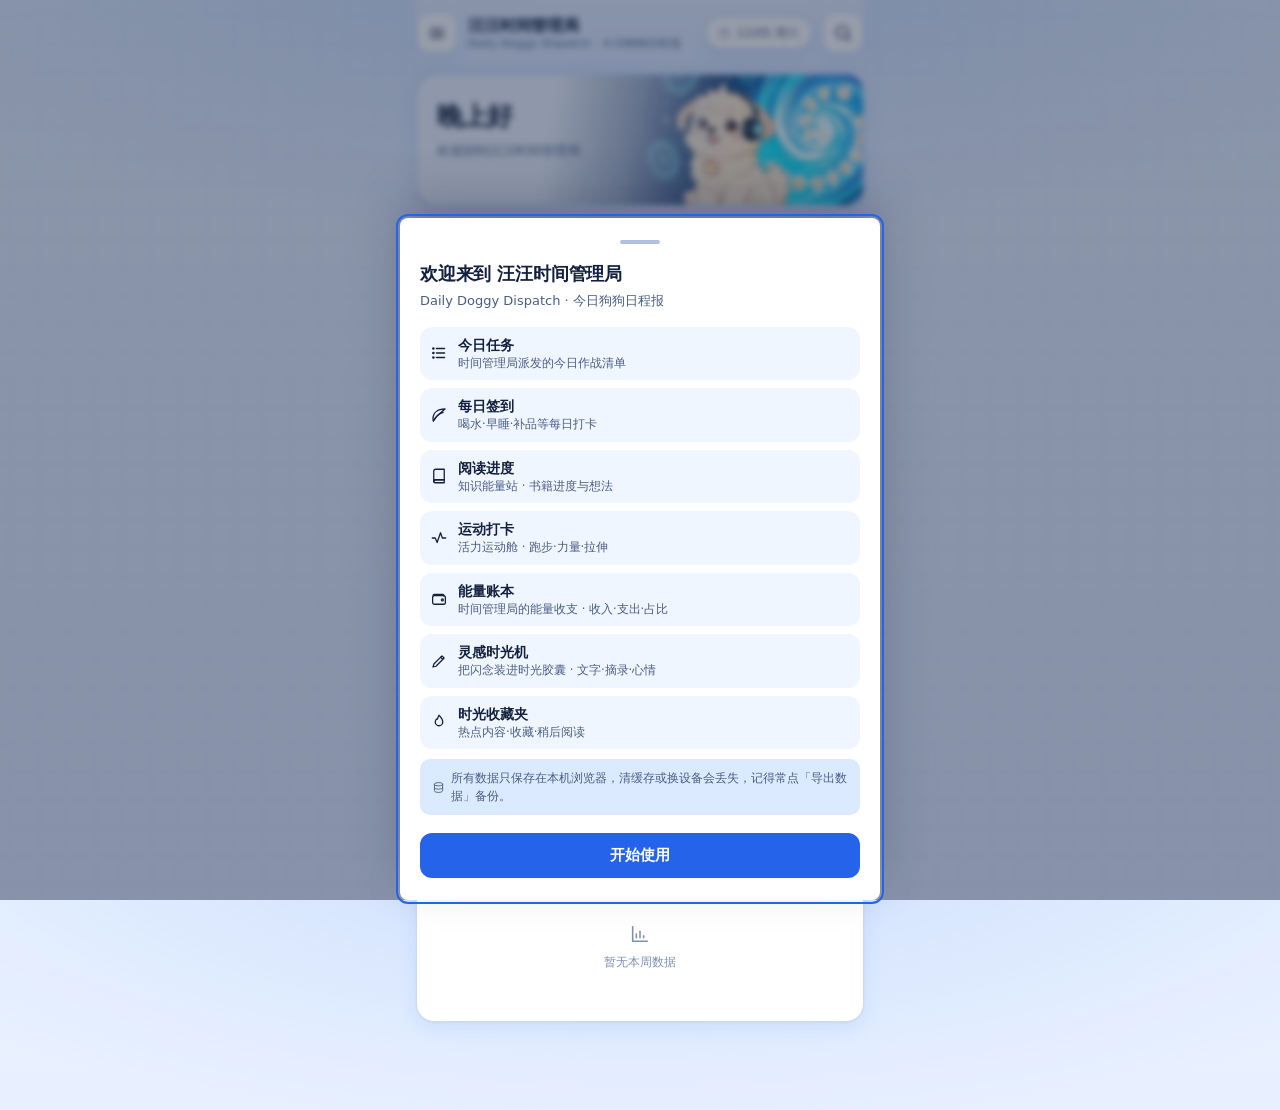
==== commit 878e9e7a: "P3-6 可访问性与字号：三档字号缩放(125处font-size接入--fs) / aria语义与键盘可达 / Esc关闭弹层 / 减弱动效" ====
--- a/index.html
+++ b/index.html
@@ -1,6 +1,6 @@
 <!-- Generated by Trae Work -->
 <!DOCTYPE html>
-<html lang="zh" data-page-node-id="8uEHr2c21tHpXn1QmmsCGG">
+<html lang="zh-CN" data-page-node-id="8uEHr2c21tHpXn1QmmsCGG">
 <head data-page-node-id="4z3qKNpXA1rfR7GVDxwYMu">
 <meta charset="UTF-8" data-page-node-id="Dh0ESd2hhlPt31DVcZKIET" />
 <meta name="viewport" content="width=device-width, initial-scale=1.0, viewport-fit=cover" data-page-node-id="e6P9co9urmLBXZbQS82mdd" />
@@ -25,6 +25,7 @@
     var e = document.documentElement;
     e.setAttribute("data-theme", dark ? "dark" : "light");
     e.setAttribute("data-skin", d.__skin || "blue");
+    e.setAttribute("data-fs", d.__fs || "mid");   // P3-6 三档字号：首屏前生效，避免跳字
   } catch (err) { /* 读取失败则用默认浅色 */ }
 })();
 </script>
@@ -96,7 +97,19 @@
     /* ---- 字体与布局 ---- */
     --font: -apple-system, "PingFang SC", "Microsoft YaHei", system-ui, sans-serif;
     --nav-h: 62px;                   /* 底部导航栏高度 */
-  }
+    /* ---- P3-5 安全区（刘海屏 / 手势条 / 圆角屏） ---- */
+    --safe-t: env(safe-area-inset-top, 0px);
+    --safe-b: env(safe-area-inset-bottom, 0px);
+    --safe-l: env(safe-area-inset-left, 0px);
+    --safe-r: env(safe-area-inset-right, 0px);
+    --kb: 0px;                       /* 软键盘占位高度，由 JS 写入 */
+    --fs: 1;                         /* P3-6 字号缩放系数，所有 font-size 都乘它 */
+  }
+
+  /* P3-6 三档字号：只放大缩小文字，不动留白与图标，保证布局稳当 */
+  html[data-fs="small"] { --fs: .9; }
+  html[data-fs="mid"]   { --fs: 1; }
+  html[data-fs="large"] { --fs: 1.16; }
 
   /* ============================================================
      P3-2 深色模式：<html data-theme="dark"> 时整体替换颜色令牌。
@@ -164,7 +177,7 @@
       radial-gradient(120% 60% at 50% -10%, var(--glow), transparent 60%),
       linear-gradient(180deg, var(--page-grad-a) 0%, var(--page-bg) 40%, var(--page-grad-b) 100%),
       var(--page-bg);
-    color: var(--text); font-family: var(--font); font-size: 15px; line-height: 1.5;
+    color: var(--text); font-family: var(--font); font-size: calc(15px * var(--fs)); line-height: 1.5;
     -webkit-font-smoothing: antialiased;
     max-width: 480px; margin: 0 auto; position: relative;
     min-height: 100vh; overflow-x: hidden;
@@ -177,26 +190,26 @@
     background-size: 28px 28px, 28px 28px, cover;
     background-position: center, center, center;
     opacity: .9; }
-  .app { padding: 0 16px calc(var(--nav-h) + 26px); }
+  .app { padding: 0 calc(16px + var(--safe-r)) calc(var(--nav-h) + var(--safe-b) + 26px) calc(16px + var(--safe-l)); }
   svg { display: block; }
 
   /* ---------- top bar ---------- */
   .topbar { position: sticky; top: 0; z-index: 20; display: flex; align-items: center; gap: 12px;
-    padding: 14px 2px 12px; backdrop-filter: blur(10px);
+    padding: calc(14px + var(--safe-t)) 2px 12px; backdrop-filter: blur(10px);
     background: linear-gradient(180deg, color-mix(in srgb, var(--page-bg) 94%, transparent), color-mix(in srgb, var(--page-bg) 50%, transparent)); }
   .topbar .menu-btn { width: 38px; height: 38px; border: none; border-radius: var(--radius-tile); background: var(--surface-card);
     box-shadow: var(--shadow-card); display: grid; place-items: center; cursor: pointer; color: var(--text); }
-  .topbar .title { font-size: 16px; font-weight: 700; letter-spacing: -.01em; flex: 1; line-height: 1.2; }
-  .topbar .title small { display:block; font-size: 11px; font-weight: 500; color: var(--text-secondary); letter-spacing:.02em; margin-top: 2px; }
-  .date-chip { display: inline-flex; align-items: center; gap: 6px; font-size: 12px; color: var(--text-secondary);
+  .topbar .title { font-size: calc(16px * var(--fs)); font-weight: 700; letter-spacing: -.01em; flex: 1; line-height: 1.2; }
+  .topbar .title small { display:block; font-size: calc(11px * var(--fs)); font-weight: 500; color: var(--text-secondary); letter-spacing:.02em; margin-top: 2px; }
+  .date-chip { display: inline-flex; align-items: center; gap: 6px; font-size: calc(12px * var(--fs)); color: var(--text-secondary);
     background: var(--surface-card); border: 1px solid var(--border); border-radius: 999px; padding: 6px 12px; box-shadow: var(--shadow-card); }
   .date-chip svg { color: var(--text-tertiary); }
 
   /* ---------- generic card / section ---------- */
   .card { background: var(--surface-card); border: 1px solid var(--border); border-radius: var(--radius-card); box-shadow: var(--shadow-card); }
-  .sec-title { display:flex; align-items:center; gap:9px; font-size: 14px; font-weight: 700; margin: 24px 2px 12px; letter-spacing: -.01em; }
+  .sec-title { display:flex; align-items:center; gap:9px; font-size: calc(14px * var(--fs)); font-weight: 700; margin: 24px 2px 12px; letter-spacing: -.01em; }
   .sec-title::before { content:""; width: 3px; height: 13px; border-radius: 2px; background: var(--accent); }
-  .sec-title .more { margin-left:auto; font-size: 12px; color: var(--text-secondary); font-weight: 500; cursor: pointer; display:inline-flex; align-items:center; gap:2px; }
+  .sec-title .more { margin-left:auto; font-size: calc(12px * var(--fs)); color: var(--text-secondary); font-weight: 500; cursor: pointer; display:inline-flex; align-items:center; gap:2px; }
   .sec-title .more svg { color: var(--text-tertiary); }
 
   /* ---------- greeting ---------- */
@@ -206,11 +219,11 @@
   .greet::before { content:""; position:absolute; inset:0; pointer-events:none;
     background: linear-gradient(100deg, var(--surface-nested) 30%, color-mix(in srgb, var(--surface-nested) 70%, transparent) 48%, transparent 70%); }
   .greet > * { position: relative; z-index: 1; }
-  .greet h1 { font-size: 26px; font-weight: 800; letter-spacing: -.03em; }
-  .greet p { color: var(--text-secondary); font-size: 13px; margin-top: 5px; }
+  .greet h1 { font-size: calc(26px * var(--fs)); font-weight: 800; letter-spacing: -.03em; }
+  .greet p { color: var(--text-secondary); font-size: calc(13px * var(--fs)); margin-top: 5px; }
   .greet .add { position: absolute; top: 16px; right: 16px; z-index: 2; border:none; cursor:pointer;
     display:inline-flex; align-items:center; gap:6px; background: var(--accent); color:var(--on-accent);
-    font-size: 13px; font-weight: 700; padding: 9px 15px 9px 12px; border-radius: 999px; box-shadow: var(--shadow-overlay);
+    font-size: calc(13px * var(--fs)); font-weight: 700; padding: 9px 15px 9px 12px; border-radius: 999px; box-shadow: var(--shadow-overlay);
     transition: transform .12s, filter .15s; }
   .greet .add:active { transform: scale(.95); filter: brightness(1.15); }
   .greet .add svg { margin-top: -1px; }
@@ -219,10 +232,10 @@
   .quote { margin-top: 16px; padding: 16px 18px; border-radius: var(--radius-card);
     background: var(--surface-card); border: 1px solid var(--border); box-shadow: var(--shadow-card); position: relative; }
   .quote::before { content:""; position:absolute; left:0; top:14px; bottom:14px; width:3px; border-radius:2px; background: var(--accent); }
-  .quote .tag { display:inline-flex; align-items:center; gap:6px; font-size: 11px; font-weight: 700; color: var(--text-secondary);
+  .quote .tag { display:inline-flex; align-items:center; gap:6px; font-size: calc(11px * var(--fs)); font-weight: 700; color: var(--text-secondary);
     letter-spacing: .04em; margin-bottom: 9px; }
   .quote .tag svg { color: var(--text-tertiary); }
-  .quote .txt { font-size: 16px; font-weight: 600; line-height: 1.55; color: var(--text); }
+  .quote .txt { font-size: calc(16px * var(--fs)); font-weight: 600; line-height: 1.55; color: var(--text); }
 
   /* ---------- overview rings ---------- */
   .rings { display: grid; grid-template-columns: repeat(4, 1fr); gap: 6px; padding: 20px 6px; margin-top: 14px; }
@@ -230,20 +243,20 @@
   .ring .dial { position: relative; width: 68px; height: 68px; }
   .ring .dial svg.gauge { transform: rotate(-90deg); width: 68px; height: 68px; }
   .ring .dial .mid { position:absolute; inset:0; display:grid; place-items:center; }
-  .ring .pct { font-size: 15px; font-weight: 700; letter-spacing: -.02em; }
-  .ring .lbl { font-size: 12px; color: var(--text); font-weight: 600; }
-  .ring .sub { font-size: 11px; color: var(--text-secondary); }
+  .ring .pct { font-size: calc(15px * var(--fs)); font-weight: 700; letter-spacing: -.02em; }
+  .ring .lbl { font-size: calc(12px * var(--fs)); color: var(--text); font-weight: 600; }
+  .ring .sub { font-size: calc(11px * var(--fs)); color: var(--text-secondary); }
 
   /* ---------- trend + quick record ---------- */
   .panel { background: var(--surface-card); border: 1px solid var(--border); border-radius: var(--radius-card); box-shadow: var(--shadow-card); padding: 14px; }
   .panel.trend-panel { margin-top: 12px; }
-  .panel .ph { display:flex; align-items:center; gap:7px; font-size:13px; font-weight:700; }
+  .panel .ph { display:flex; align-items:center; gap:7px; font-size: calc(13px * var(--fs)); font-weight:700; }
   .panel .ph svg { color: var(--text-tertiary); }
-  .panel .ph .avg { margin-left:auto; font-size:11px; color:var(--text-secondary); font-weight:500; }
+  .panel .ph .avg { margin-left:auto; font-size: calc(11px * var(--fs)); color:var(--text-secondary); font-weight:500; }
   .trend-svg { width:100%; height: auto; margin-top: 12px; display:block; }
-  .trend-x { display:flex; justify-content:space-between; font-size:10px; color:var(--text-secondary); margin-top:4px; padding: 0 6px; }
+  .trend-x { display:flex; justify-content:space-between; font-size: calc(10px * var(--fs)); color:var(--text-secondary); margin-top:4px; padding: 0 6px; }
   .trend-empty { display:flex; flex-direction:column; align-items:center; justify-content:center; gap:8px; height: 120px;
-    color: var(--text-tertiary); font-size: 12px; margin-top: 8px; }
+    color: var(--text-tertiary); font-size: calc(12px * var(--fs)); margin-top: 8px; }
   .quick-grid { display:grid; grid-template-columns: repeat(4, 1fr); gap: 8px; }
   .qbtn { display:flex; flex-direction:column; align-items:center; gap:9px; padding: 15px 6px 12px; border:none; cursor:pointer;
     border-radius: var(--radius-tile); background: var(--surface-card); border:1px solid var(--border); box-shadow: var(--shadow-card);
@@ -252,7 +265,7 @@
   .qbtn .e { position: relative; width: 44px; height: 44px; border-radius: var(--radius-tile); display:grid; place-items:center; }
   .qbtn .e .qplus { position:absolute; right:-3px; bottom:-3px; width:17px; height:17px; border-radius:50%;
     background: var(--accent); color:var(--on-accent); display:grid; place-items:center; border: 2px solid var(--surface-card); }
-  .qbtn .l { font-size: 12px; font-weight: 600; color: var(--text); }
+  .qbtn .l { font-size: calc(12px * var(--fs)); font-weight: 600; color: var(--text); }
 
   /* ---------- pinned tasks ---------- */
   .pin-list { display:flex; flex-direction:column; gap: 8px; }
@@ -261,9 +274,9 @@
   .pin-ic { width: 32px; height: 32px; border-radius: var(--radius-tile); display:grid; place-items:center; flex:0 0 auto;
     background: var(--surface-nested); border: 1px solid var(--border); }
   .pin-b { flex:1; min-width:0; cursor:pointer; }
-  .pin-t { font-size: 14px; font-weight: 600; overflow:hidden; text-overflow:ellipsis; white-space:nowrap; }
+  .pin-t { font-size: calc(14px * var(--fs)); font-weight: 600; overflow:hidden; text-overflow:ellipsis; white-space:nowrap; }
   .pin-t.done { text-decoration: line-through; color: var(--text-secondary); }
-  .pin-m { font-size: 11px; color: var(--text-secondary); margin-top: 2px; }
+  .pin-m { font-size: calc(11px * var(--fs)); color: var(--text-secondary); margin-top: 2px; }
   .pin .arw { color: var(--text-tertiary); flex:0 0 auto; }
   .pin-chk { flex:0 0 auto; width: 24px; height: 24px; border-radius: var(--radius-control); border: 1.6px solid var(--border-input);
     display:grid; place-items:center; cursor:pointer; background:var(--surface-card); color:#fff; transition: all .15s; }
@@ -272,10 +285,10 @@
   .pin-chk.on svg { opacity: 1; }
   .pin-step { flex:0 0 auto; display:flex; gap: 6px; }
   .pin-step button { width: 28px; height: 28px; border-radius: var(--radius-control); border: 1px solid var(--border-input);
-    background: var(--surface-nested); color: var(--text); font-size: 17px; line-height: 1; cursor:pointer;
+    background: var(--surface-nested); color: var(--text); font-size: calc(17px * var(--fs)); line-height: 1; cursor:pointer;
     display:grid; place-items:center; transition: all .15s; }
   .pin-step button:active { background: var(--accent-muted); border-color: var(--accent); }
-  .pin-empty { padding: 20px 16px; text-align:center; color: var(--text-secondary); font-size: 12px; line-height: 1.7;
+  .pin-empty { padding: 20px 16px; text-align:center; color: var(--text-secondary); font-size: calc(12px * var(--fs)); line-height: 1.7;
     background: var(--surface-card); border: 1px dashed var(--border-input); border-radius: var(--radius-tile); }
   .pin-empty .mini-star { display:inline-flex; vertical-align:-2px; color: var(--module-3); }
 
@@ -290,11 +303,11 @@
   .rec .chk svg { opacity: 0; }
   .rec .chk.on svg { opacity: 1; }
   .rec .body { flex:1; min-width:0; padding-right: 52px; }
-  .rec .rname { font-weight: 600; font-size: 14.5px; letter-spacing: -.01em; }
+  .rec .rname { font-weight: 600; font-size: calc(14.5px * var(--fs)); letter-spacing: -.01em; }
   .rec .rname.done { text-decoration: line-through; color: var(--text-secondary); }
   .rec .rmeta { display:flex; flex-wrap:wrap; gap: 7px; margin-top: 7px; align-items:center; }
-  .rec .rnote { color: var(--text-secondary); font-size: 12.5px; margin-top: 7px; white-space: pre-wrap; line-height: 1.55; }
-  .badge { display:inline-flex; align-items:center; gap:5px; padding: 2px 9px; border-radius: 999px; font-size: 11px; font-weight: 600; }
+  .rec .rnote { color: var(--text-secondary); font-size: calc(12.5px * var(--fs)); margin-top: 7px; white-space: pre-wrap; line-height: 1.55; }
+  .badge { display:inline-flex; align-items:center; gap:5px; padding: 2px 9px; border-radius: 999px; font-size: calc(11px * var(--fs)); font-weight: 600; }
   .badge .dot { width:6px;height:6px;border-radius:50%;background:currentColor; }
   .rec .acts { position:absolute; top: 8px; right: 8px; display:flex; gap: 2px; }
   .rec .acts button { border:none; background:transparent; color: var(--text-tertiary); cursor:pointer;
@@ -305,10 +318,10 @@
   .rec .del:hover { background: var(--danger-muted); color: var(--danger); }
   .rec .pbar { height: 5px; border-radius:999px; background: var(--border); overflow:hidden; margin-top: 10px; }
   .rec .pbar i { display:block; height:100%; border-radius:999px; }
-  .rec .amt { font-size: 16px; font-weight: 700; letter-spacing:-.02em; margin-right: 56px; white-space:nowrap; }
+  .rec .amt { font-size: calc(16px * var(--fs)); font-weight: 700; letter-spacing:-.02em; margin-right: 56px; white-space:nowrap; }
   .rec .amt.exp { color: var(--danger); }
   .rec .amt.inc { color: var(--module-1); }
-  .rec .streak { font-size:12px; color: var(--module-3); font-weight:700; display:inline-flex; align-items:center; gap:4px; }
+  .rec .streak { font-size: calc(12px * var(--fs)); color: var(--module-3); font-weight:700; display:inline-flex; align-items:center; gap:4px; }
 
   .empty { text-align:center; color: var(--text-secondary); padding: 48px 20px; }
   .empty .e { display:inline-grid; place-items:center; width: 58px; height:58px; border-radius: var(--radius-card); background: var(--surface-card); border:1px solid var(--border); color: var(--text-tertiary); margin-bottom: 14px; }
@@ -316,8 +329,8 @@
   /* module header (finance summary) */
   .mod-summary { display:grid; grid-template-columns: repeat(3,1fr); gap: 10px; margin-bottom: 14px; }
   .mini { background: var(--surface-card); border: 1px solid var(--border); border-radius: var(--radius-tile); box-shadow: var(--shadow-card); padding: 12px; }
-  .mini .l { font-size: 11px; color: var(--text-secondary); }
-  .mini .v { font-size: 18px; font-weight: 800; margin-top: 3px; letter-spacing: -.02em; }
+  .mini .l { font-size: calc(11px * var(--fs)); color: var(--text-secondary); }
+  .mini .v { font-size: calc(18px * var(--fs)); font-weight: 800; margin-top: 3px; letter-spacing: -.02em; }
 
   /* module hero header (per-type summary) — compact strip */
   .hero { display:flex; align-items:center; gap: 12px; padding: 12px 14px; border-radius: var(--radius-tile);
@@ -328,15 +341,15 @@
   .hero.has-cover > .hero-inner { position:relative; z-index:1; padding: 12px 14px; display:flex; align-items:center; gap:12px; }
   .hero-ic { width: 36px; height: 36px; border-radius: var(--radius-tile); display:grid; place-items:center; flex:0 0 auto; }
   .hero-tx { min-width:0; display:flex; align-items:baseline; gap: 7px; flex-wrap:wrap; }
-  .hero-v { font-size: 18px; font-weight: 700; letter-spacing: -.02em; line-height: 1; }
-  .hero-l { font-size: 12px; color: var(--text-secondary); }
+  .hero-v { font-size: calc(18px * var(--fs)); font-weight: 700; letter-spacing: -.02em; line-height: 1; }
+  .hero-l { font-size: calc(12px * var(--fs)); color: var(--text-secondary); }
   .hero-bar { height: 5px; border-radius: 999px; background: var(--border); overflow:hidden; margin-top: 10px; }
   .hero-bar i { display:block; height:100%; border-radius:999px; }
 
   /* record thumbnail */
   .rec .thumb { width:48px; height:48px; border-radius:var(--radius-tile); object-fit:cover; flex:0 0 auto; margin-right:2px; }
   .rec .meta-line { display:flex; align-items:center; gap:6px; flex-wrap:wrap; margin-top:4px; }
-  .rec .meta-tag { font-size:12px; font-weight:600; color:var(--text-secondary); }
+  .rec .meta-tag { font-size: calc(12px * var(--fs)); font-weight:600; color:var(--text-secondary); }
   .rec .meta-tag::before { content:"·"; margin-right:6px; color:var(--text-tertiary); }
   .rec .meta-tag:first-child::before { display:none; }
 
@@ -344,24 +357,25 @@
   /* feature: 大图在上 + 标题覆盖 + 正文在下 */
   .rec.rec-layout-feature { flex-direction:column; padding:0; overflow:hidden; }
   .rec.rec-layout-feature .thumb { width:100%; height:140px; border-radius:0; margin:0; }
-  .rec.rec-layout-feature .feat-title { padding:10px 12px 4px; font-size:15px; font-weight:700; color:var(--text); }
-  .rec.rec-layout-feature .feat-body { padding:0 12px 12px; font-size:13px; color:var(--text-secondary); }
+  .rec.rec-layout-feature .feat-title { padding:10px 12px 4px; font-size: calc(15px * var(--fs)); font-weight:700; color:var(--text); }
+  .rec.rec-layout-feature .feat-body { padding:0 12px 12px; font-size: calc(13px * var(--fs)); color:var(--text-secondary); }
   /* quote: 大字居中 + 留白 */
   .rec.rec-layout-quote { flex-direction:column; align-items:center; text-align:center; padding:20px 16px; }
-  .rec.rec-layout-quote .quote-text { font-size:16px; font-weight:600; line-height:1.6; color:var(--text); }
-  .rec.rec-layout-quote .quote-meta { margin-top:8px; font-size:12px; color:var(--text-tertiary); }
+  .rec.rec-layout-quote .quote-text { font-size: calc(16px * var(--fs)); font-weight:600; line-height:1.6; color:var(--text); }
+  .rec.rec-layout-quote .quote-meta { margin-top:8px; font-size: calc(12px * var(--fs)); color:var(--text-tertiary); }
 
   /* ---------- bottom nav ---------- */
   .nav { position: fixed; left: 50%; transform: translateX(-50%); bottom: 0; width: 100%; max-width: 480px; height: var(--nav-h);
     background: var(--nav-bg); backdrop-filter: blur(14px); border-top: 1px solid var(--border);
     display: grid; grid-template-columns: repeat(3,1fr); align-items: center; z-index: 30; padding-bottom: env(safe-area-inset-bottom); }
-  .nav .n { display:flex; flex-direction:column; align-items:center; gap: 4px; cursor:pointer; color: var(--text-tertiary); font-size: 10px; font-weight: 500; }
+  .nav .n { display:flex; flex-direction:column; align-items:center; gap: 4px; cursor:pointer; color: var(--text-tertiary); font-size: calc(10px * var(--fs)); font-weight: 500; }
   .nav .n.active { color: var(--accent); font-weight: 700; }
 
   /* ---------- drawer ---------- */
   .scrim { position: fixed; inset: 0; background: var(--scrim); backdrop-filter: blur(2px); z-index: 40; opacity:0; pointer-events:none; transition: opacity .22s; }
   .scrim.show { opacity:1; pointer-events:auto; }
   .drawer { position: fixed; top:0; bottom:0; left:0; width: 296px; max-width: 82vw; z-index: 50; transform: translateX(-104%);
+    padding-left: var(--safe-l); padding-top: var(--safe-t); 
     transition: transform .26s cubic-bezier(.2,.8,.25,1); overflow-y:auto;
     background: linear-gradient(180deg, var(--drawer-bg-top), var(--drawer-bg)); color:var(--drawer-text); }
   .drawer.show { transform: translateX(0); }
@@ -372,30 +386,30 @@
   .drawer .dh .brand .brand-cam { position:absolute; inset:0; display:grid; place-items:center; opacity:0;
     background: color-mix(in srgb, var(--text) 50%, transparent); color:var(--drawer-text); transition: opacity .15s; }
   .drawer .dh .brand:active .brand-cam { opacity:1; }
-  .drawer .dh h2 { font-size: 17px; font-weight: 800; }
-  .drawer .dh p { font-size: 11px; opacity: .55; margin-top: 3px; letter-spacing: .05em; }
+  .drawer .dh h2 { font-size: calc(17px * var(--fs)); font-weight: 800; }
+  .drawer .dh p { font-size: calc(11px * var(--fs)); opacity: .55; margin-top: 3px; letter-spacing: .05em; }
   .drawer .dclose { position:absolute; top:18px; right:16px; width:32px;height:32px;border-radius:var(--radius-tile); border:none; cursor:pointer;
     background: var(--drawer-hover); color:var(--drawer-text); display:grid; place-items:center; }
   .drawer .dsep { height:1px; background: var(--drawer-active); margin: 6px 22px 8px; }
-  .drawer .ditem { display:flex; align-items:center; gap: 13px; padding: 12px 22px; cursor:pointer; font-size: 15px; font-weight: 500; color: color-mix(in srgb, var(--drawer-text) 82%, transparent); }
+  .drawer .ditem { display:flex; align-items:center; gap: 13px; padding: 12px 22px; cursor:pointer; font-size: calc(15px * var(--fs)); font-weight: 500; color: color-mix(in srgb, var(--drawer-text) 82%, transparent); }
   .drawer .ditem svg { color: var(--drawer-text-mute); }
   .drawer .ditem.active { background: var(--drawer-active); color:var(--drawer-text); font-weight: 700; }
   .drawer .ditem.active svg { color:var(--drawer-text); }
-  .drawer .dfoot { font-size: 11px; opacity:.45; padding: 20px 22px 28px; }
+  .drawer .dfoot { font-size: calc(11px * var(--fs)); opacity:.45; padding: 20px 22px 28px; }
 
   /* ---------- modal ---------- */
   .overlay { position: fixed; inset: 0; background: var(--scrim); backdrop-filter: blur(3px); z-index: 60;
     display:flex; align-items:flex-end; justify-content:center; animation: fade .16s ease; }
   @keyframes fade { from { opacity:0; } }
-  .modal { background: var(--surface-card); border-radius: var(--radius-sheet) var(--radius-sheet) 0 0; padding: 22px 20px calc(22px + env(safe-area-inset-bottom));
+  .modal { background: var(--surface-card); border-radius: var(--radius-sheet) var(--radius-sheet) 0 0; padding: 22px 20px calc(22px + var(--safe-b) + var(--kb));
     width: 100%; max-width: 480px; box-shadow: 0 -20px 50px color-mix(in srgb, var(--text) 24%, transparent); animation: up .24s cubic-bezier(.2,.8,.25,1); max-height: 88vh; overflow-y:auto; }
   @keyframes up { from { transform: translateY(30px); opacity:0; } }
   .modal .grab { width: 40px; height: 4px; border-radius:999px; background: var(--border-input); margin: 0 auto 16px; }
-  .modal h2 { font-size: 18px; font-weight: 800; letter-spacing:-.01em; }
-  .modal .sub { color: var(--text-secondary); font-size: 13px; margin: 4px 0 16px; }
+  .modal h2 { font-size: calc(18px * var(--fs)); font-weight: 800; letter-spacing:-.01em; }
+  .modal .sub { color: var(--text-secondary); font-size: calc(13px * var(--fs)); margin: 4px 0 16px; }
   .field { margin-bottom: 13px; }
-  .field label { display:block; color: var(--text-secondary); font-size: 12px; margin-bottom: 6px; }
-  input, select, textarea { font-family: var(--font); font-size: 15px; border: 1px solid var(--border-input); border-radius: var(--radius-tile);
+  .field label { display:block; color: var(--text-secondary); font-size: calc(12px * var(--fs)); margin-bottom: 6px; }
+  input, select, textarea { font-family: var(--font); font-size: calc(15px * var(--fs)); border: 1px solid var(--border-input); border-radius: var(--radius-tile);
     padding: 11px 12px; background: var(--surface-card); color: var(--text); outline:none; width: 100%; transition: border-color .15s, box-shadow .15s; }
   textarea { resize: vertical; min-height: 74px; }
   input:focus, select:focus, textarea:focus { border-color: var(--accent); box-shadow: 0 0 0 3px var(--accent-muted); }
@@ -403,34 +417,34 @@
   .frow .field { flex:1; }
   .seg { display:flex; gap: 8px; }
   .seg .opt { flex:1; text-align:center; padding: 10px; border-radius: var(--radius-tile); border: 1px solid var(--border-input);
-    cursor:pointer; font-size: 13px; font-weight: 600; color: var(--text-secondary); }
+    cursor:pointer; font-size: calc(13px * var(--fs)); font-weight: 600; color: var(--text-secondary); }
   .seg .opt.on { background: var(--accent); border-color: var(--accent); color: var(--on-accent); }
   .modal-actions { display:flex; align-items:center; gap: 10px; margin-top: 18px; }
-  .btn { flex:1; background: var(--accent); color:var(--on-accent); border:none; border-radius: var(--radius-tile); padding: 13px; font-size: 15px; font-weight: 700; cursor:pointer; }
+  .btn { flex:1; background: var(--accent); color:var(--on-accent); border:none; border-radius: var(--radius-tile); padding: 13px; font-size: calc(15px * var(--fs)); font-weight: 700; cursor:pointer; }
   .btn.ghost { flex: 0 0 auto; background: var(--surface-nested); color: var(--text-secondary); border: 1px solid var(--border-input); padding: 13px 20px; }
   .btn.danger { background: var(--danger); }
-  .link-danger { color: var(--danger); background:none; border:none; font-size: 14px; font-weight: 600; cursor:pointer; }
+  .link-danger { color: var(--danger); background:none; border:none; font-size: calc(14px * var(--fs)); font-weight: 600; cursor:pointer; }
 
   /* ---------- insight charts ---------- */
   .bar-list { display:flex; flex-direction:column; gap:11px; margin-top:14px; }
   .bar-row { display:flex; align-items:center; gap:10px; }
   .bar-ic { width:30px; height:30px; border-radius:var(--radius-tile); display:grid; place-items:center; flex:0 0 auto;
     background:var(--surface-nested); border:1px solid var(--border); }
-  .bar-name { font-size:13px; font-weight:600; width:64px; flex:0 0 auto; color:var(--text); }
+  .bar-name { font-size: calc(13px * var(--fs)); font-weight:600; width:64px; flex:0 0 auto; color:var(--text); }
   .bar-row .pbar { flex:1; margin:0; height:7px; }
-  .bar-pct { font-size:12px; font-weight:600; color:var(--text-secondary); width:54px; text-align:right; flex:0 0 auto; }
+  .bar-pct { font-size: calc(12px * var(--fs)); font-weight:600; color:var(--text-secondary); width:54px; text-align:right; flex:0 0 auto; }
 
   .donut-wrap { display:flex; gap:18px; align-items:center; margin-top:14px; }
   .donut { position:relative; width:104px; height:104px; flex:0 0 auto; }
   .donut svg { transform:rotate(-90deg); width:104px; height:104px; }
-  .donut-mid { position:absolute; inset:0; display:grid; place-items:center; font-size:13px; font-weight:800; color:var(--text); text-align:center; line-height:1.2; }
+  .donut-mid { position:absolute; inset:0; display:grid; place-items:center; font-size: calc(13px * var(--fs)); font-weight:800; color:var(--text); text-align:center; line-height:1.2; }
   .donut-legend { flex:1; display:flex; flex-direction:column; gap:8px; min-width:0; }
-  .legend-item { display:flex; align-items:center; gap:8px; font-size:12.5px; }
+  .legend-item { display:flex; align-items:center; gap:8px; font-size: calc(12.5px * var(--fs)); }
   .legend-dot { width:9px; height:9px; border-radius:50%; flex:0 0 auto; }
   .legend-name { color:var(--text); font-weight:600; flex:1; min-width:0; overflow:hidden; text-overflow:ellipsis; white-space:nowrap; }
   .legend-amt { color:var(--text); font-weight:700; font-variant-numeric:tabular-nums; }
   .legend-pct { color:var(--text-secondary); width:38px; text-align:right; font-variant-numeric:tabular-nums; }
-  .donut-empty { width:68px; height:68px; display:flex; flex-direction:column; align-items:center; justify-content:center; gap:5px; color:var(--text-tertiary); font-size:10px; }
+  .donut-empty { width:68px; height:68px; display:flex; flex-direction:column; align-items:center; justify-content:center; gap:5px; color:var(--text-tertiary); font-size: calc(10px * var(--fs)); }
 
   /* ---------- calendar grid ---------- */
   .cal-panel { margin-top:12px; }
@@ -439,28 +453,28 @@
     color:var(--text); cursor:pointer; display:grid; place-items:center; transition: all .15s; }
   .cal-nav:active { background:var(--accent-muted); border-color:var(--accent); }
   .cal-nav[data-cal="prev"] svg { transform: scaleX(-1); }
-  .cal-title { flex:1; text-align:center; font-size:14px; font-weight:700; color:var(--text); }
+  .cal-title { flex:1; text-align:center; font-size: calc(14px * var(--fs)); font-weight:700; color:var(--text); }
   .cal-chips { display:flex; gap:6px; overflow-x:auto; margin:12px 0 10px; padding-bottom:2px; scrollbar-width:none; }
   .cal-chips::-webkit-scrollbar { display:none; }
-  .cal-chip { flex:0 0 auto; font-size:12px; font-weight:600; padding:6px 12px; border-radius:999px;
+  .cal-chip { flex:0 0 auto; font-size: calc(12px * var(--fs)); font-weight:600; padding:6px 12px; border-radius:999px;
     border:1px solid var(--border-input); background:var(--surface-card); color:var(--text-secondary); cursor:pointer; white-space:nowrap; transition: all .15s;
     font-family:var(--font); }
   .cal-chip.on { background:var(--accent); border-color:var(--accent); color:var(--on-accent); }
-  .cal-dow { display:grid; grid-template-columns:repeat(7,1fr); text-align:center; font-size:12px; color:var(--text-tertiary); font-weight:600; margin-bottom:6px; }
+  .cal-dow { display:grid; grid-template-columns:repeat(7,1fr); text-align:center; font-size: calc(12px * var(--fs)); color:var(--text-tertiary); font-weight:600; margin-bottom:6px; }
   .cal-grid { display:grid; grid-template-columns:repeat(7,1fr); gap:5px; }
-  .cal-cell { aspect-ratio:1; border-radius:var(--radius-control); display:grid; place-items:center; font-size:12px; font-weight:600;
+  .cal-cell { aspect-ratio:1; border-radius:var(--radius-control); display:grid; place-items:center; font-size: calc(12px * var(--fs)); font-weight:600;
     color:var(--text-secondary); background:var(--surface-nested); border:1px solid var(--border); cursor:pointer; transition: all .15s;
     font-family:var(--font); }
   .cal-cell.blank { background:transparent; border:none; cursor:default; }
   .cal-cell.on { color:#fff; }
   .cal-cell.today { box-shadow: inset 0 0 0 2px var(--accent); }
   .cal-cell:active { transform: scale(.92); }
-  .cal-toast { position:fixed; left:50%; bottom:calc(var(--nav-h) + 16px); transform:translateX(-50%) translateY(16px);
-    background:var(--text); color:var(--surface-card); font-size:13px; font-weight:600; padding:11px 16px; border-radius:999px;
+  .cal-toast { position:fixed; left:50%; bottom:calc(var(--nav-h) + var(--safe-b) + 16px); transform:translateX(-50%) translateY(16px);
+    background:var(--text); color:var(--surface-card); font-size: calc(13px * var(--fs)); font-weight:600; padding:11px 16px; border-radius:999px;
     box-shadow:var(--shadow-overlay); z-index:70; opacity:0; pointer-events:none; transition:opacity .2s, transform .2s; display:flex; align-items:center; gap:10px; }
   .cal-toast.show { opacity:1; transform:translateX(-50%) translateY(0); pointer-events:auto; }
-  .cal-toast button { background:var(--module-2); color:#fff; border:none; border-radius:999px; padding:5px 12px; font-size:12px; font-weight:700; cursor:pointer; font-family:var(--font); }
-  .cal-foot { margin-top:12px; font-size:12px; color:var(--text-secondary); display:flex; align-items:center; gap:6px; }
+  .cal-toast button { background:var(--module-2); color:#fff; border:none; border-radius:999px; padding:5px 12px; font-size: calc(12px * var(--fs)); font-weight:700; cursor:pointer; font-family:var(--font); }
+  .cal-foot { margin-top:12px; font-size: calc(12px * var(--fs)); color:var(--text-secondary); display:flex; align-items:center; gap:6px; }
   .cal-foot svg { color:var(--module-3); }
 
   .hidden { display: none !important; }
@@ -474,11 +488,11 @@
   .grp-head .chev { flex:0 0 auto; color: var(--text-secondary); transition: transform .2s ease; }
   .grp-head.collapsed .chev { transform: rotate(-90deg); }
   .grp-head.month { background: linear-gradient(100deg, var(--accent-muted), color-mix(in srgb, var(--accent-muted) 55%, transparent)); border-color: color-mix(in srgb, var(--accent) 22%, var(--border)); }
-  .grp-head.month .grp-title { font-size: 14.5px; font-weight: 800; color: var(--accent); }
+  .grp-head.month .grp-title { font-size: calc(14.5px * var(--fs)); font-weight: 800; color: var(--accent); }
   .grp-head.day { padding: 8px 11px; }
-  .grp-head.day .grp-title { font-size: 13px; font-weight: 700; color: var(--text); }
+  .grp-head.day .grp-title { font-size: calc(13px * var(--fs)); font-weight: 700; color: var(--text); }
   .grp-title { flex:0 0 auto; }
-  .grp-sum { margin-left:auto; display:flex; align-items:center; gap:8px; font-size: 12px; font-weight:600; white-space:nowrap; }
+  .grp-sum { margin-left:auto; display:flex; align-items:center; gap:8px; font-size: calc(12px * var(--fs)); font-weight:600; white-space:nowrap; }
   .grp-sum .gs.inc { color: var(--module-1); }
   .grp-sum .gs.exp { color: var(--danger); }
   .grp-sum .gs.bal { color: var(--text-secondary); }
@@ -491,7 +505,7 @@
   /* ---- 全局搜索 ---- */
   .search-box { display:flex; align-items:center; gap:8px; background:var(--surface-card); border:1px solid var(--border); border-radius:999px; padding:8px 12px; margin:6px 0 14px; box-shadow:var(--shadow-card); }
   .search-box .s-ic { color:var(--text-tertiary); flex:0 0 auto; }
-  .search-box input { flex:1; border:none; outline:none; background:transparent; font-size:14px; color:var(--text); font-family:var(--font); }
+  .search-box input { flex:1; border:none; outline:none; background:transparent; font-size: calc(14px * var(--fs)); color:var(--text); font-family:var(--font); }
   .search-box input::placeholder { color:var(--text-tertiary); }
   .search-box .s-clear { border:none; background:transparent; color:var(--text-tertiary); cursor:pointer; display:grid; place-items:center; padding:2px; }
   .search-rec { cursor:pointer; margin-top:8px; }
@@ -503,54 +517,54 @@
   .filterbar { display:flex; flex-direction:column; gap:8px; margin:4px 0 2px; }
   .filterbar .frow { display:flex; flex-wrap:wrap; gap:6px; }
   .fchip { border:1px solid var(--border); background:var(--surface-card); color:var(--text-secondary);
-    font-size:12px; font-weight:600; padding:5px 12px; border-radius:999px; cursor:pointer; font-family:var(--font); transition:background .12s; }
+    font-size: calc(12px * var(--fs)); font-weight:600; padding:5px 12px; border-radius:999px; cursor:pointer; font-family:var(--font); transition:background .12s; }
   .fchip.on { background:var(--accent); color:var(--on-accent); border-color:var(--accent); }
 
   /* ---- 月度预算 ---- */
   .budget-row { display:flex; align-items:center; gap:8px; padding:4px 12px 10px; }
   .budget-row .bbar { flex:1; height:6px; border-radius:999px; background:var(--surface-nested); overflow:hidden; }
   .budget-row .bbar i { display:block; height:100%; border-radius:999px; }
-  .budget-row .bl { font-size:11.5px; color:var(--text-secondary); font-weight:600; white-space:nowrap; }
+  .budget-row .bl { font-size: calc(11.5px * var(--fs)); color:var(--text-secondary); font-weight:600; white-space:nowrap; }
   .budget-row .bl.over { color:var(--danger); }
   .set-budget { margin:2px 12px 10px; border:1px dashed var(--border); background:transparent; color:var(--text-secondary);
-    font-size:12px; font-weight:600; padding:6px 12px; border-radius:999px; cursor:pointer; font-family:var(--font); }
+    font-size: calc(12px * var(--fs)); font-weight:600; padding:6px 12px; border-radius:999px; cursor:pointer; font-family:var(--font); }
   .badge.rep { display:inline-flex; align-items:center; gap:3px; }
   /* ---- 首次引导 ---- */
   .modal.ob .ob-mods { display:flex; flex-direction:column; gap:8px; margin:6px 0 4px; }
   .ob-mod { display:flex; align-items:center; gap:10px; padding:8px 10px; border-radius:12px; background:var(--surface-nested); color:var(--text-primary); }
-  .ob-mod b { display:block; font-size:13.5px; }
-  .ob-mod span { display:block; font-size:11.5px; color:var(--text-secondary); }
-  .ob-warn { display:flex; align-items:center; gap:6px; font-size:12px; color:var(--text-secondary); background:var(--accent-muted); padding:10px 12px; border-radius:10px; margin:10px 0 0; }
+  .ob-mod b { display:block; font-size: calc(13.5px * var(--fs)); }
+  .ob-mod span { display:block; font-size: calc(11.5px * var(--fs)); color:var(--text-secondary); }
+  .ob-warn { display:flex; align-items:center; gap:6px; font-size: calc(12px * var(--fs)); color:var(--text-secondary); background:var(--accent-muted); padding:10px 12px; border-radius:10px; margin:10px 0 0; }
 
   /* ---------- P1 洞察图表 ---------- */
   .period-bar { display:flex; gap:8px; flex-wrap:wrap; margin:2px 0 4px; }
   .pchip { border:1px solid var(--border); background:var(--surface-nested); color:var(--text-secondary);
-    font-size:12px; font-weight:600; padding:5px 12px; border-radius:999px; cursor:pointer; font-family:var(--font); }
+    font-size: calc(12px * var(--fs)); font-weight:600; padding:5px 12px; border-radius:999px; cursor:pointer; font-family:var(--font); }
   .pchip.on { background:var(--accent); color:var(--on-accent); border-color:var(--accent); }
   .chart-box { margin-top:10px; }
-  .legend-inline { display:flex; gap:14px; margin-top:10px; font-size:11.5px; color:var(--text-secondary); }
+  .legend-inline { display:flex; gap:14px; margin-top:10px; font-size: calc(11.5px * var(--fs)); color:var(--text-secondary); }
   .legend-inline i { display:inline-block; width:9px; height:9px; border-radius:2px; margin-right:4px; vertical-align:middle; }
   .rank-list { display:flex; flex-direction:column; gap:10px; margin-top:10px; }
   .rank-row { display:flex; align-items:center; gap:10px; }
-  .rank-name { font-size:12.5px; width:52px; flex:0 0 auto; color:var(--text); overflow:hidden; text-overflow:ellipsis; white-space:nowrap; }
+  .rank-name { font-size: calc(12.5px * var(--fs)); width:52px; flex:0 0 auto; color:var(--text); overflow:hidden; text-overflow:ellipsis; white-space:nowrap; }
   .rank-row .pbar { flex:1; margin:0; height:8px; }
-  .rank-val { font-size:11.5px; font-weight:700; color:var(--text); width:92px; text-align:right; flex:0 0 auto; font-variant-numeric:tabular-nums; }
-  .chart-empty { color:var(--text-tertiary); font-size:12.5px; text-align:center; padding:18px 0; }
-  .trend-delta { display:flex; flex-wrap:wrap; gap:12px; margin-top:10px; font-size:12px; color:var(--text-secondary); }
+  .rank-val { font-size: calc(11.5px * var(--fs)); font-weight:700; color:var(--text); width:92px; text-align:right; flex:0 0 auto; font-variant-numeric:tabular-nums; }
+  .chart-empty { color:var(--text-tertiary); font-size: calc(12.5px * var(--fs)); text-align:center; padding:18px 0; }
+  .trend-delta { display:flex; flex-wrap:wrap; gap:12px; margin-top:10px; font-size: calc(12px * var(--fs)); color:var(--text-secondary); }
   .trend-delta em { font-style:normal; font-weight:700; margin-left:3px; }
   .trend-delta em.up { color:var(--danger); }
   .trend-delta em.down { color:var(--module-1); }
   .heat-item { margin-top:12px; }
-  .heat-head { display:flex; align-items:center; justify-content:space-between; font-size:12.5px; color:var(--text); margin-bottom:6px; }
-  .heat-streak { font-size:11.5px; color:var(--module-1); font-weight:600; display:inline-flex; align-items:center; gap:3px; }
-  .budget-mini { margin-top:10px; font-size:12px; color:var(--text-secondary); }
-  .budget-mini b { font-size:13px; }
+  .heat-head { display:flex; align-items:center; justify-content:space-between; font-size: calc(12.5px * var(--fs)); color:var(--text); margin-bottom:6px; }
+  .heat-streak { font-size: calc(11.5px * var(--fs)); color:var(--module-1); font-weight:600; display:inline-flex; align-items:center; gap:3px; }
+  .budget-mini { margin-top:10px; font-size: calc(12px * var(--fs)); color:var(--text-secondary); }
+  .budget-mini b { font-size: calc(13px * var(--fs)); }
   .mini-stats { display:flex; flex-wrap:wrap; gap:10px; margin-top:10px; }
   .mini-stat { background:var(--surface-nested); border:1px solid var(--border); border-radius:10px; padding:8px 12px; flex:1 0 120px; }
-  .mini-stat span { display:block; font-size:11.5px; color:var(--text-secondary); }
-  .mini-stat b { font-size:14px; color:var(--text); }
-  .recap-line { font-size:13px; color:var(--text); line-height:1.6; margin:8px 0 0; }
-  .anomaly { display:flex; align-items:center; gap:6px; margin-top:10px; font-size:12px; color:var(--danger); background:var(--accent-muted); padding:8px 10px; border-radius:8px; }
+  .mini-stat span { display:block; font-size: calc(11.5px * var(--fs)); color:var(--text-secondary); }
+  .mini-stat b { font-size: calc(14px * var(--fs)); color:var(--text); }
+  .recap-line { font-size: calc(13px * var(--fs)); color:var(--text); line-height:1.6; margin:8px 0 0; }
+  .anomaly { display:flex; align-items:center; gap:6px; margin-top:10px; font-size: calc(12px * var(--fs)); color:var(--danger); background:var(--accent-muted); padding:8px 10px; border-radius:8px; }
   .copy-btn { margin-top:12px; }
 
   /* ---- P3-2 主题面板 ---- */
@@ -558,18 +572,18 @@
     background: var(--surface-nested); border: 1px solid var(--border); }
   .th-row { display: flex; align-items: center; gap: 8px; flex-wrap: wrap; }
   .th-row + .th-row { margin-top: 10px; }
-  .th-chip { font-size: 11.5px; font-weight: 700; padding: 5px 11px; border-radius: 999px; }
+  .th-chip { font-size: calc(11.5px * var(--fs)); font-weight: 700; padding: 5px 11px; border-radius: 999px; }
   .th-dot { width: 22px; height: 22px; border-radius: 50%; display: inline-block; }
 
   /* ---- P3-1 PWA 添加到主屏提示条 ---- */
-  .a2hs { position:fixed; left:50%; bottom:calc(var(--nav-h) + 12px); transform:translate(-50%, 190%); z-index:58;
+  .a2hs { position:fixed; left:50%; bottom:calc(var(--nav-h) + var(--safe-b) + 12px); transform:translate(-50%, 190%); z-index:58;
     display:flex; align-items:center; gap:9px; padding:10px 12px; border-radius:22px; max-width:calc(100vw - 24px);
     background:var(--surface-card); border:1px solid var(--border);
     box-shadow:0 12px 30px color-mix(in srgb, var(--text) 22%, transparent);
     transition: transform .32s cubic-bezier(.22,1,.36,1); }
   .a2hs.show { transform:translate(-50%, 0); }
-  .a2hs-tx { font-size:12.5px; color:var(--text-secondary); line-height:1.35; }
-  .a2hs-go { flex:0 0 auto; border:none; background:var(--accent); color:var(--on-accent); font-size:12.5px;
+  .a2hs-tx { font-size: calc(12.5px * var(--fs)); color:var(--text-secondary); line-height:1.35; }
+  .a2hs-go { flex:0 0 auto; border:none; background:var(--accent); color:var(--on-accent); font-size: calc(12.5px * var(--fs));
     font-weight:700; padding:7px 13px; border-radius:999px; cursor:pointer; font-family:var(--font); }
   .a2hs-x { flex:0 0 auto; border:none; background:transparent; color:var(--text-tertiary); cursor:pointer;
     display:grid; place-items:center; padding:2px; }
@@ -592,65 +606,65 @@
   #screen.batch .rec .drag,
   #screen.batch .rec .chk,
   #screen.batch .rec .mini-act { display:none; }
-  .batchbar { position:fixed; left:50%; bottom:calc(var(--nav-h) + 12px); transform:translateX(-50%); z-index:56;
+  .batchbar { position:fixed; left:50%; bottom:calc(var(--nav-h) + var(--safe-b) + 12px); transform:translateX(-50%); z-index:56;
     display:flex; align-items:center; gap:7px; padding:8px 11px; border-radius:999px; max-width:calc(100vw - 24px);
     background:var(--surface-card); border:1px solid var(--border);
     box-shadow:0 12px 30px color-mix(in srgb, var(--text) 22%, transparent); }
-  .batchbar .bb-n { font-size:12.5px; font-weight:700; color:var(--text); white-space:nowrap; padding-right:2px; }
+  .batchbar .bb-n { font-size: calc(12.5px * var(--fs)); font-weight:700; color:var(--text); white-space:nowrap; padding-right:2px; }
 
   /* ---- P2-5 笔记增强 ---- */
   .rec .tag-line { display:flex; flex-wrap:wrap; gap:6px; margin-top:8px; }
-  .rec .tag { font-size:11px; font-weight:600; color:var(--accent); background:var(--accent-muted);
+  .rec .tag { font-size: calc(11px * var(--fs)); font-weight:600; color:var(--accent); background:var(--accent-muted);
     padding:2px 9px; border-radius:999px; cursor:pointer; }
   .rec .tag:active { opacity:.7; }
   .rnote.md { line-height:1.65; }
-  .rnote.md code { font-family:var(--font-mono,ui-monospace,SFMono-Regular,Menlo,monospace); font-size:12px;
+  .rnote.md code { font-family:var(--font-mono,ui-monospace,SFMono-Regular,Menlo,monospace); font-size: calc(12px * var(--fs));
     background:var(--surface-nested); padding:1px 5px; border-radius:5px; }
   .rnote.md a { color:var(--accent); text-decoration:underline; word-break:break-all; }
   .rnote.md .md-ul { margin:5px 0 5px 17px; padding:0; }
   .rnote.md .md-ul li { margin:2px 0; }
-  .rnote.md .md-h { font-size:13.5px; font-weight:700; color:var(--text); margin:7px 0 3px; }
+  .rnote.md .md-h { font-size: calc(13.5px * var(--fs)); font-weight:700; color:var(--text); margin:7px 0 3px; }
   .img-pick { display:flex; align-items:center; gap:9px; flex-wrap:wrap; }
-  .img-hint { font-size:11.5px; color:var(--text-tertiary); }
+  .img-hint { font-size: calc(11.5px * var(--fs)); color:var(--text-tertiary); }
   .img-prev { margin-top:9px; }
   .img-prev img { width:100%; max-height:180px; object-fit:cover; border-radius:var(--radius-tile); display:block; }
 
   /* ---- P2-4 记账增强 ---- */
   .fin-range { display:flex; gap:6px; margin-top:8px; }
   .tpl-bar { margin-top:4px; }
-  .tpl-hd { display:flex; align-items:center; gap:6px; font-size:12.5px; font-weight:700; color:var(--text-secondary); margin-bottom:8px; }
+  .tpl-hd { display:flex; align-items:center; gap:6px; font-size: calc(12.5px * var(--fs)); font-weight:700; color:var(--text-secondary); margin-bottom:8px; }
   .tpl-hd .more { margin-left:auto; }
   .tpl-chips { display:flex; gap:8px; overflow-x:auto; padding-bottom:4px; -webkit-overflow-scrolling:touch; }
   .tchip { flex:0 0 auto; display:flex; flex-direction:column; align-items:flex-start; gap:2px; text-align:left;
     border:1px solid var(--border); background:var(--surface-card); border-radius:var(--radius-tile); padding:8px 11px;
     cursor:pointer; font-family:var(--font); box-shadow:var(--shadow-card); }
   .tchip:active { border-color:var(--accent); }
-  .tchip b { font-size:13px; font-weight:600; color:var(--text); }
-  .tchip span { font-size:11px; color:var(--text-secondary); }
+  .tchip b { font-size: calc(13px * var(--fs)); font-weight:600; color:var(--text); }
+  .tchip span { font-size: calc(11px * var(--fs)); color:var(--text-secondary); }
   .cat-row { display:flex; align-items:center; gap:6px; margin-bottom:8px; }
-  .cat-row input.cat-name { flex:1; min-width:0; padding:8px 10px; font-size:13.5px; }
-  .cat-row input.cat-bud { flex:0 0 78px; padding:8px 10px; font-size:13.5px; }
-  .cat-row .tpl-name { flex:1; font-size:14px; font-weight:600; }
-  .cat-row .tpl-amt { font-size:12px; color:var(--text-secondary); }
-  .catbud-wrap .ph { display:flex; align-items:center; gap:6px; font-size:12.5px; font-weight:700; color:var(--text-secondary); }
+  .cat-row input.cat-name { flex:1; min-width:0; padding:8px 10px; font-size: calc(13.5px * var(--fs)); }
+  .cat-row input.cat-bud { flex:0 0 78px; padding:8px 10px; font-size: calc(13.5px * var(--fs)); }
+  .cat-row .tpl-name { flex:1; font-size: calc(14px * var(--fs)); font-weight:600; }
+  .cat-row .tpl-amt { font-size: calc(12px * var(--fs)); color:var(--text-secondary); }
+  .catbud-wrap .ph { display:flex; align-items:center; gap:6px; font-size: calc(12.5px * var(--fs)); font-weight:700; color:var(--text-secondary); }
   .catbud { display:flex; align-items:center; gap:8px; margin-top:9px; }
-  .catbud .cb-n { flex:0 0 56px; font-size:12.5px; color:var(--text); }
+  .catbud .cb-n { flex:0 0 56px; font-size: calc(12.5px * var(--fs)); color:var(--text); }
   .catbud .pbar { flex:1; height:6px; border-radius:999px; background:var(--border); overflow:hidden; }
   .catbud .pbar i { display:block; height:100%; border-radius:999px; }
-  .catbud .cb-v { font-size:11.5px; color:var(--text-secondary); white-space:nowrap; }
+  .catbud .cb-v { font-size: calc(11.5px * var(--fs)); color:var(--text-secondary); white-space:nowrap; }
   .catbud .cb-v.over { color:var(--danger); font-weight:700; }
 
   /* ---- P2-3 进度增强 ---- */
   .wk-row { margin-top: 12px; }
   .wk-row:first-of-type { margin-top: 6px; }
   .wk-top { display:flex; align-items:center; gap:8px; margin-bottom:4px; }
-  .wk-top .rank-name { font-size:12.5px; font-weight:600; color:var(--text); }
-  .wk-top .rank-val { margin-left:auto; font-size:12px; color:var(--text-secondary); white-space:nowrap; }
-  .wk-x { display:flex; justify-content:space-between; font-size:10.5px; color:var(--text-tertiary); margin-top:2px; }
+  .wk-top .rank-name { font-size: calc(12.5px * var(--fs)); font-weight:600; color:var(--text); }
+  .wk-top .rank-val { margin-left:auto; font-size: calc(12px * var(--fs)); color:var(--text-secondary); white-space:nowrap; }
+  .wk-x { display:flex; justify-content:space-between; font-size: calc(10.5px * var(--fs)); color:var(--text-tertiary); margin-top:2px; }
 
   /* ---- P2-2 打卡增强 ---- */
   .cal-panel .cal-foot + .cal-foot { margin-top: 6px; }
-  .rec .sub-goal { font-size:12px; color:var(--text-secondary); font-weight:600; }
+  .rec .sub-goal { font-size: calc(12px * var(--fs)); color:var(--text-secondary); font-weight:600; }
 
   /* ---------- P2-1 任务增强：子任务 / 拖拽 / 顺延 / 番茄钟 ---------- */
   .rec .drag { flex:0 0 auto; width:18px; height:22px; padding:0; margin-top:1px; border:none; background:transparent;
@@ -658,7 +672,7 @@
   .rec .drag:active { cursor:grabbing; color:var(--accent); }
   .rec.dragging { opacity:.72; border-color:var(--accent); box-shadow:0 10px 24px color-mix(in srgb, var(--text) 18%, transparent); }
   .rec .subs { margin-top:9px; display:flex; flex-direction:column; gap:6px; }
-  .rec .sub { display:flex; align-items:flex-start; gap:7px; font-size:13px; cursor:pointer; line-height:1.45; }
+  .rec .sub { display:flex; align-items:flex-start; gap:7px; font-size: calc(13px * var(--fs)); cursor:pointer; line-height:1.45; }
   .rec .sub .sbox { flex:0 0 auto; width:15px; height:15px; border-radius:4px; border:1.5px solid var(--border-input);
     display:grid; place-items:center; color:#fff; margin-top:1px; }
   .rec .sub .sbox svg { opacity:0; }
@@ -668,55 +682,55 @@
   .rec .subs-bar { height:4px; border-radius:999px; background:var(--border); overflow:hidden; margin-top:9px; }
   .rec .subs-bar i { display:block; height:100%; border-radius:999px; background:var(--module-1); }
   .rec .mini-act { border:1px solid var(--border); background:var(--surface-card); color:var(--text-secondary); cursor:pointer;
-    font-size:11px; font-weight:600; padding:2px 9px; border-radius:999px; display:inline-flex; align-items:center;
+    font-size: calc(11px * var(--fs)); font-weight:600; padding:2px 9px; border-radius:999px; display:inline-flex; align-items:center;
     gap:4px; font-family:var(--font); }
   .rec .mini-act:hover { border-color:var(--accent); color:var(--accent); }
   .rec-arch .arch-rec { box-shadow:none; background:var(--surface-nested); }
-  .pomo { position:fixed; left:50%; bottom:calc(var(--nav-h) + 14px); z-index:55; transform:translate(-50%, 170%);
+  .pomo { position:fixed; left:50%; bottom:calc(var(--nav-h) + var(--safe-b) + 14px); z-index:55; transform:translate(-50%, 170%);
     display:flex; align-items:center; gap:11px; padding:9px 12px; border-radius:999px; max-width:calc(100vw - 28px);
     background:var(--surface-card); border:1px solid var(--border);
     box-shadow:0 12px 30px color-mix(in srgb, var(--text) 22%, transparent);
     transition: transform .28s cubic-bezier(.22,1,.36,1); }
   .pomo.show { transform:translate(-50%, 0); }
   .pomo-tx { min-width:0; }
-  .pomo-tx b { display:block; font-size:15px; font-weight:800; font-variant-numeric:tabular-nums; letter-spacing:-.01em; }
-  .pomo-tx span { display:block; font-size:11px; color:var(--text-secondary); max-width:132px;
+  .pomo-tx b { display:block; font-size: calc(15px * var(--fs)); font-weight:800; font-variant-numeric:tabular-nums; letter-spacing:-.01em; }
+  .pomo-tx span { display:block; font-size: calc(11px * var(--fs)); color:var(--text-secondary); max-width:132px;
     overflow:hidden; text-overflow:ellipsis; white-space:nowrap; }
   .pomo-btn { border:none; width:30px; height:30px; border-radius:50%; background:var(--surface-nested); color:var(--text);
     display:grid; place-items:center; cursor:pointer; flex:0 0 auto; }
-  .drawer .ditem .dstate { margin-left:auto; font-size:11px; font-weight:600; opacity:.6; }
+  .drawer .ditem .dstate { margin-left:auto; font-size: calc(11px * var(--fs)); font-weight:600; opacity:.6; }
 
   /* ---------- P3-4 数据安全 ---------- */
   .cap-top { display:flex; align-items:baseline; gap:8px; margin: 2px 0 8px; }
-  .cap-top b { font-size:23px; font-weight:800; letter-spacing:-.02em; font-variant-numeric:tabular-nums; color:var(--text); }
-  .cap-top span { font-size:12px; color:var(--text-secondary); }
+  .cap-top b { font-size: calc(23px * var(--fs)); font-weight:800; letter-spacing:-.02em; font-variant-numeric:tabular-nums; color:var(--text); }
+  .cap-top span { font-size: calc(12px * var(--fs)); color:var(--text-secondary); }
   .cap-bar { height:9px; border-radius:999px; background:var(--border); overflow:hidden; }
   .cap-bar i { display:block; height:100%; border-radius:999px; background:var(--accent); transition:width .3s ease; }
   .cap-bar i.warn { background:#f59e0b; }
   .cap-bar i.danger { background:var(--danger); }
-  .cap-note { font-size:11.5px; color:var(--text-tertiary); margin-top:7px; line-height:1.5; }
+  .cap-note { font-size: calc(11.5px * var(--fs)); color:var(--text-tertiary); margin-top:7px; line-height:1.5; }
   .size-row { display:flex; align-items:center; gap:9px; margin-top:9px; }
-  .size-row .sname { flex:0 0 86px; font-size:12.5px; font-weight:600; color:var(--text);
+  .size-row .sname { flex:0 0 86px; font-size: calc(12.5px * var(--fs)); font-weight:600; color:var(--text);
     overflow:hidden; text-overflow:ellipsis; white-space:nowrap; }
   .size-row .sbar { flex:1; height:7px; border-radius:999px; background:var(--border); overflow:hidden; }
   .size-row .sbar i { display:block; height:100%; border-radius:999px; background:var(--module-2); }
-  .size-row .skb { flex:0 0 66px; text-align:right; font-size:11.5px; color:var(--text-secondary); font-variant-numeric:tabular-nums; }
+  .size-row .skb { flex:0 0 66px; text-align:right; font-size: calc(11.5px * var(--fs)); color:var(--text-secondary); font-variant-numeric:tabular-nums; }
   .snap-sec { margin-top:16px; }
-  .snap-sec > h3 { font-size:12.5px; font-weight:700; color:var(--text-secondary); }
+  .snap-sec > h3 { font-size: calc(12.5px * var(--fs)); font-weight:700; color:var(--text-secondary); }
   .snap-row { display:flex; align-items:center; gap:8px; padding:10px 0; border-bottom:1px solid var(--border); }
   .snap-row:last-child { border-bottom:none; }
-  .snap-row .sday { font-size:13.5px; font-weight:700; color:var(--text); }
-  .snap-row .smeta { font-size:11.5px; color:var(--text-secondary); margin-top:1px; }
+  .snap-row .sday { font-size: calc(13.5px * var(--fs)); font-weight:700; color:var(--text); }
+  .snap-row .smeta { font-size: calc(11.5px * var(--fs)); color:var(--text-secondary); margin-top:1px; }
   .snap-row .sact { margin-left:auto; }
   .chk-line { display:flex; align-items:center; gap:10px; padding:10px 2px; border-bottom:1px solid var(--border);
-    cursor:pointer; font-size:14px; font-weight:600; color:var(--text); }
+    cursor:pointer; font-size: calc(14px * var(--fs)); font-weight:600; color:var(--text); }
   .chk-line:last-child { border-bottom:none; }
   .chk-line .cbox { width:18px; height:18px; border-radius:5px; border:1.5px solid var(--border-input);
     display:grid; place-items:center; color:#fff; flex:0 0 auto; }
   .chk-line .cbox svg { opacity:0; }
   .chk-line.on .cbox { background:var(--accent); border-color:var(--accent); }
   .chk-line.on .cbox svg { opacity:1; }
-  .chk-line .cnum { margin-left:auto; font-size:11.5px; color:var(--text-secondary); font-variant-numeric:tabular-nums; }
+  .chk-line .cnum { margin-left:auto; font-size: calc(11.5px * var(--fs)); color:var(--text-secondary); font-variant-numeric:tabular-nums; }
 
   /* ---------- P3-3 性能与规模 ---------- */
   .sk { padding-top: 6px; }
@@ -727,9 +741,48 @@
     animation: skg 1.2s ease-in-out infinite; }
   @keyframes skg { 0% { transform: translateX(-100%); } 100% { transform: translateX(100%); } }
   .rec-more { display:flex; align-items:center; justify-content:center; gap:7px; padding:15px 0 8px;
-    font-size:13px; font-weight:600; color:var(--text-secondary); cursor:pointer;
+    font-size: calc(13px * var(--fs)); font-weight:600; color:var(--text-secondary); cursor:pointer;
     -webkit-tap-highlight-color: transparent; }
   .rec-more:active { color:var(--accent); }
+
+  /* ---------- P3-5 手势与反馈 ---------- */
+  html, body { overscroll-behavior-y: contain; }
+  .rec { touch-action: pan-y; }
+  .rec.swiping { padding: 0; overflow: hidden; background: transparent; }
+  .rec-slide { position:relative; padding: 13px 14px; background: var(--surface-card);
+    border-radius: calc(var(--radius-tile) - 1px); will-change: transform; }
+  .rec.swiping .rec-slide { transition: transform .2s cubic-bezier(.22,1,.36,1); }
+  .rec-bg { position:absolute; inset:0; display:flex; align-items:center; gap:6px;
+    padding: 0 18px; font-size: calc(12.5px * var(--fs)); font-weight: 700; color:#fff; opacity:0;
+    border-radius: var(--radius-tile); transition: opacity .12s linear; }
+  .rec-bg svg { flex: 0 0 auto; }
+  .rec-bg.lb { justify-content: flex-start; background: var(--accent); }
+  .rec-bg.rb { justify-content: flex-end; background: var(--danger); }
+  .ptr { position: fixed; left: 50%; top: calc(var(--safe-t) + 6px); z-index: 45;
+    transform: translate(-50%, -180%); display: flex; align-items: center; gap: 7px;
+    padding: 7px 15px; border-radius: 999px; background: var(--surface-card);
+    border: 1px solid var(--border); box-shadow: var(--shadow-card);
+    font-size: calc(12px * var(--fs)); font-weight: 600; color: var(--text-secondary);
+    transition: transform .24s cubic-bezier(.22,1,.36,1); -webkit-tap-highlight-color: transparent; }
+  .ptr.show { transform: translate(-50%, 0); }
+  .ptr.ready { color: var(--accent); border-color: var(--accent); }
+  .ptr .spin { width: 13px; height: 13px; border-radius: 50%; border: 2px solid var(--border);
+    border-top-color: var(--accent); animation: spin .7s linear infinite; }
+  .ptr.busy .spin { display: block; }
+  .ptr:not(.busy) .spin { display: none; }
+  @keyframes spin { to { transform: rotate(360deg); } }
+
+  /* ---------- P3-6 可访问性 ---------- */
+  /* 键盘可达时给出清晰的焦点圈（触摸/鼠标点击不显示，避免视觉噪音） */
+  :focus-visible { outline: 2.5px solid var(--accent); outline-offset: 2px; border-radius: var(--radius-control); }
+  .rec .chk:focus-visible, .seg .opt:focus-visible, .ditem:focus-visible, .n:focus-visible { outline-offset: 1px; }
+  .sr-only { position:absolute; width:1px; height:1px; margin:-1px; padding:0; overflow:hidden;
+    clip:rect(0 0 0 0); white-space:nowrap; border:0; }
+  @media (prefers-reduced-motion: reduce) {
+    *, *::before, *::after { animation-duration: .001ms !important; animation-iteration-count: 1 !important;
+      transition-duration: .001ms !important; scroll-behavior: auto !important; }
+    .sk-row::after { display: none; }
+  }
 </style>
 </head>
 <body data-page-node-id="v0GKetTAPEgC2TwKx8v5H6">
@@ -935,7 +988,8 @@
 };
 function icon(name, size=22, sw=1.7){
   const path = ICONS[name] || ICONS.grid;
-  return `<svg viewBox="0 0 24 24" width="${size}" height="${size}" fill="none" stroke="currentColor" stroke-width="${sw}" stroke-linecap="round" stroke-linejoin="round">${path}</svg>`;
+  // P3-6 图标是纯装饰，读屏一律跳过；语义由外层元素的 aria-label / 文本提供
+  return `<svg viewBox="0 0 24 24" width="${size}" height="${size}" fill="none" stroke="currentColor" stroke-width="${sw}" stroke-linecap="round" stroke-linejoin="round" aria-hidden="true" focusable="false">${path}</svg>`;
 }
 
 /* ============================================================
@@ -979,6 +1033,8 @@
 
 /* ---------- chrome icons ---------- */
 $("#btn-menu").innerHTML = icon("menu", 20);
+$("#btn-menu").setAttribute("aria-label", "打开菜单");
+$("#btn-search").setAttribute("aria-label", "搜索");
 $("#drawerClose").innerHTML = icon("close", 16);
 (function(){
   const now = new Date();
@@ -989,10 +1045,13 @@
 $("#btn-search").onclick = ()=>{ view = (view==="search")?"home":"search"; render(); };
 document.querySelectorAll('#nav .n').forEach(n=>{
   const t=n.dataset.nav;
-  if(t==="home") n.innerHTML = icon("home",21)+"<span>首页</span>";
-  else if(t==="insight") n.innerHTML = icon("chart",21)+"<span>洞察</span>";
-  else n.innerHTML = icon("grid",21)+"<span>模块</span>";
+  const label = t==="home" ? "首页" : t==="insight" ? "洞察" : "模块";
+  n.innerHTML = icon(t==="home"?"home":t==="insight"?"chart":"grid",21)+"<span>"+label+"</span>";
+  n.setAttribute("role","button");          // P3-6 底部导航可被读屏与键盘识别
+  n.setAttribute("tabindex","0");
+  n.setAttribute("aria-label", t==="drawer" ? "打开模块列表" : label);
 });
+$("#drawerClose").setAttribute("aria-label", "关闭菜单");
 
 /* ---------- ring svg ---------- */
 function ringSVG(pct, color){
@@ -1027,8 +1086,8 @@
     return m.name;
   };
   const pinCtl=(m,x)=>{
-    if(m.type==="checkin"){ const on=!!(x.log&&x.log[today()]); return `<div class="pin-chk js-pin-chk ${on?'on':''}" data-mkey="${m.key}" data-id="${x.id}">${chkMark}</div>`; }
-    if(m.type==="todo"){ return `<div class="pin-chk js-pin-chk ${x.done?'on':''}" data-mkey="${m.key}" data-id="${x.id}">${chkMark}</div>`; }
+    if(m.type==="checkin"){ const on=!!(x.log&&x.log[today()]); return `<div class="pin-chk js-pin-chk ${on?'on':''}" data-mkey="${m.key}" data-id="${x.id}" role="checkbox" tabindex="0" aria-checked="${on?'true':'false'}" aria-label="今日「${attr(x.title)}」打卡">${chkMark}</div>`; }
+    if(m.type==="todo"){ return `<div class="pin-chk js-pin-chk ${x.done?'on':''}" data-mkey="${m.key}" data-id="${x.id}" role="checkbox" tabindex="0" aria-checked="${x.done?'true':'false'}" aria-label="完成「${attr(x.title)}」">${chkMark}</div>`; }
     if(m.type==="progress"){ return `<div class="pin-step"><button class="js-pin-dec" data-mkey="${m.key}" data-id="${x.id}" aria-label="减">−</button><button class="js-pin-inc" data-mkey="${m.key}" data-id="${x.id}" aria-label="加">+</button></div>`; }
     return `<span class="arw">${icon("chevron",14,2)}</span>`;
   };
@@ -1175,6 +1234,7 @@
 }
 
 function wireHome(){
+  setTimeout(()=>{ stampA11y($("#screen")); stampNav(); }, 0);
   $("#screen").querySelectorAll("[data-open]").forEach(el=>el.onclick=()=>go(el.dataset.open));
   $("#screen").querySelectorAll("[data-quick]").forEach(el=>el.onclick=()=>{ go(el.dataset.quick); openEditor(el.dataset.quick,null); });
   const find=el=>(data[el.dataset.mkey]||[]).find(i=>i.id==el.dataset.id);
@@ -1424,6 +1484,7 @@
 
 
 function renderInsight(){
+  setTimeout(()=>{ stampA11y($("#screen")); stampNav(); }, 0);
   // 模块完成度柱状条
   const bars = CONFIG.modules.map(m=>{
     const it=data[m.key]||[]; let pct=0, label="";
@@ -1558,7 +1619,7 @@
     const subsHTML=subs.length?`<div class="subs">${subs.map((sub,i)=>`<div class="sub js-sub ${sub.done?'done':''}" data-id="${x.id}" data-i="${i}"><span class="sbox">${icon("check",10,3)}</span><span class="stx">${esc(sub.t)}</span></div>`).join("")}<div class="subs-bar"><i style="width:${Math.round(sDone/subs.length*100)}%"></i></div></div>`:'';
     return `<div class="rec ${layoutCls}" data-rid="${x.id}">${acts}<div class="top">
       <button class="drag js-drag" title="长按拖动排序" aria-label="拖动排序" data-id="${x.id}">${icon("grip",16)}</button>
-      <div class="chk js-chk ${x.done?'on':''}" data-id="${x.id}">${chkMark}</div>
+      <div class="chk js-chk ${x.done?'on':''}" data-id="${x.id}" role="checkbox" tabindex="0" aria-checked="${x.done?'true':'false'}" aria-label="标记「${attr(x.title)}」为完成">${chkMark}</div>
       ${thumb}
       <div class="body" data-edit="${x.id}"><div class="rname ${x.done?'done':''}">${esc(x.title)}</div>
       <div class="rmeta">${p?`<span class="badge" style="background:${p.color};color:${p.text}"><span class="dot"></span>${p.label}</span>`:''}${subBadge}${carried}${focusBadge}
@@ -1573,7 +1634,7 @@
     const minus=(goal>1 && cnt>0)?`<button class="mini-act js-ckminus" data-id="${x.id}" title="减一次">-1</button>`:'';
     const r7=rateDays(x.log,7);
     return `<div class="rec ${layoutCls}" data-rid="${x.id}">${acts}<div class="top">
-      <div class="chk js-chk ${on?'on':''}" data-id="${x.id}">${chkMark}</div>
+      <div class="chk js-chk ${on?'on':''}" data-id="${x.id}" role="checkbox" tabindex="0" aria-checked="${on?'true':'false'}" aria-label="今日「${attr(x.title)}」打卡">${chkMark}</div>
       ${thumb}
       <div class="body" data-edit="${x.id}"><div class="rname">${esc(x.title)}</div>
       <div class="rmeta"><span class="streak">${icon("flame",13)} 连续 ${st} 天</span>${goalBadge}
@@ -1748,6 +1809,7 @@
   return null;
 }
 function onScreenClick(e){
+  if(Date.now() - swipeSuppress < 350) return;   // P3-5 刚完成滑动，别把这次抬手当成点击
   const key = delegateKey;
   if(!key || batchMode) return;
   const m = modOf(key); if(!m) return;
@@ -2360,6 +2422,7 @@
   $("#screen").querySelectorAll(".js-csv").forEach(el=>el.onclick=()=>exportFinanceCSV());
   // P2-1 拖拽排序（仅 todo）
   if(m.type==="todo") wireDrag(key);
+  stampA11y($("#screen"));   // P3-6 渲染后补语义
 }
 
 /* ---------- EDITOR MODAL (per type) ---------- */
@@ -2664,6 +2727,7 @@
   overlay.onclick=e=>{ if(e.target===overlay) close(); };
   overlay.querySelector("#c-cancel").onclick=close;
   overlay.querySelector("#c-ok").onclick=()=>{
+    bump(20);
     const removed = softDelete(key, id);
     persist(); close();
     if(removed) undoToast(`已删除「${esc(removed.item.title||"记录")}」`, ()=>undoDelete(removed));
@@ -2697,7 +2761,7 @@
   $("#screen").innerHTML = `
     <div class="sec-title">搜索</div>
     <div class="search-box"><span class="s-ic">${icon("search",18)}</span>
-      <input id="searchInput" type="search" placeholder="搜索任务、记账、笔记、灵感…" value="${attr(searchQuery)}" autocomplete="off"/>
+      <input id="searchInput" type="search" placeholder="搜索任务、记账、笔记、灵感…" value="${attr(searchQuery)}" autocomplete="off" aria-label="跨模块搜索记录"/>
       ${searchQuery?`<button class="s-clear" id="sClear">${icon("close",16)}</button>`:""}</div>
     <div id="searchResults"></div>`;
   const inp=$("#searchInput");
@@ -2728,6 +2792,284 @@
     const k=el.dataset.goto, rid=el.dataset.rid; view=k; render();
     setTimeout(()=>{ const t=document.querySelector(`[data-rid="${rid}"]`); if(t){ t.scrollIntoView({block:"center"}); t.classList.add("flash"); } },60);
   });
+}
+
+/* ===================== P3-6 可访问性与字号 ===================== */
+const FS_LABEL = { small:"小", mid:"标准", large:"大" };
+function fsPref(){ return data.__fs || "mid"; }
+function setFs(v){
+  data.__fs = (v==="small"||v==="large") ? v : "mid";
+  store.save();
+  document.documentElement.setAttribute("data-fs", data.__fs);
+  buildDrawer();
+}
+function applyFs(){ document.documentElement.setAttribute("data-fs", fsPref()); }
+
+// 给渲染出来的通用控件补语义：分段选择器=radio，方块=checkbox，当前项=aria-current
+function stampA11y(root){
+  const box = root || $("#screen"); if(!box) return;
+  box.querySelectorAll(".seg .opt").forEach(o=>{
+    o.setAttribute("role","radio");
+    o.setAttribute("tabindex","0");
+    o.setAttribute("aria-checked", o.classList.contains("on") ? "true" : "false");
+  });
+  box.querySelectorAll(".chk-line").forEach(o=>{
+    o.setAttribute("role","checkbox");
+    o.setAttribute("tabindex","0");
+    o.setAttribute("aria-checked", o.classList.contains("on") ? "true" : "false");
+  });
+  box.querySelectorAll(".fchip").forEach(o=>o.setAttribute("aria-pressed", o.classList.contains("on") ? "true" : "false"));
+  box.querySelectorAll(".rec .chk, .pin-chk").forEach(o=>{
+    o.setAttribute("aria-checked", o.classList.contains("on") ? "true" : "false");
+    if(!o.getAttribute("aria-label")) o.setAttribute("aria-label","切换完成状态");
+    o.setAttribute("tabindex","0");
+  });
+  box.querySelectorAll(".js-del").forEach(o=>{ if(!o.getAttribute("aria-label")) o.setAttribute("aria-label","删除这条记录"); });
+  box.querySelectorAll(".js-pin").forEach(o=>{ if(!o.getAttribute("aria-label")) o.setAttribute("aria-label","置顶这条记录"); });
+}
+function stampNav(){
+  const cur = (view==="home") ? "home" : (view==="insight") ? "insight" : view;
+  $("#nav").querySelectorAll(".n").forEach(n=>{
+    const on = n.dataset.nav === cur;
+    n.classList.toggle("active", on);
+    if(on) n.setAttribute("aria-current","page"); else n.removeAttribute("aria-current");
+  });
+  $("#drawerList").querySelectorAll(".ditem").forEach(el=>{
+    if(el.dataset.go === cur) el.setAttribute("aria-current","page"); else el.removeAttribute("aria-current");
+  });
+}
+
+/* ---- 弹层语义：所有 .overlay 自动获得 dialog 角色 + Esc 关闭 ---- */
+const dialogStack = [];
+function stampOverlays(){
+  document.querySelectorAll(".overlay").forEach(ov=>{
+    if(ov.__a11y) return;
+    ov.__a11y = 1;
+    const box = ov.querySelector(".modal") || ov;
+    box.setAttribute("role","dialog");
+    box.setAttribute("aria-modal","true");
+    box.setAttribute("tabindex","-1");
+    ov.__a11yBox = box;
+    if(!ov.querySelector(".grab")) ov.setAttribute("aria-label","对话框");
+    dialogStack.push(ov);
+    setTimeout(()=>{ try{ box.focus({ preventScroll:true }); }catch(e){} }, 60);
+  });
+}
+// 找出弹层里最合适的「关闭 / 取消」按钮：优先点它，这样 Promise 才会被正确 resolve
+const DIALOG_DISMISS_IDS = ["cb-cancel","c-cancel","epCancel","trClose","thDone","dpDone","ob-ok","cu-close"];
+function findDismiss(ov){
+  for(const id of DIALOG_DISMISS_IDS){ const b = ov.querySelector("#" + id); if(b) return b; }
+  const cands = ov.querySelectorAll(".modal-actions button, .modal-actions .link-danger");
+  for(const b of cands){
+    const id = (b.id || "").toLowerCase();
+    const tx = (b.textContent || "").trim();
+    if(/cancel|close|exit/.test(id) || /取消|关闭|退出|完成|好的/.test(tx)) return b;
+  }
+  return null;
+}
+function closeTopDialog(){
+  for(let i=dialogStack.length-1;i>=0;i--){
+    const ov = dialogStack[i];
+    if(!ov.isConnected){ dialogStack.splice(i,1); continue; }
+    const btn = findDismiss(ov);
+    if(btn){ btn.click(); } else { ov.remove(); }
+    dialogStack.splice(i,1);
+    return true;
+  }
+  return false;
+}
+/* ---- 键盘：Esc 关闭弹层；Enter / 空格 激活自定义按钮 ---- */
+function onGlobalKeydown(e){
+  if(e.key === "Escape"){
+    if(closeTopDialog()){ e.preventDefault(); return; }
+    if($("#drawer").classList.contains("show")){ closeDrawer(); e.preventDefault(); }
+    return;
+  }
+  if(e.key !== "Enter" && e.key !== " " && e.key !== "Spacebar") return;
+  const t = e.target;
+  if(!t || !t.closest) return;
+  const tag = (t.tagName || "").toLowerCase();
+  if(tag === "input" || tag === "textarea" || tag === "select") return;
+  const el = t.closest('[role="button"], [role="radio"], [role="checkbox"], .ditem, .chk-line, .js-tag, .mini-act, .btn');
+  if(!el) return;
+  e.preventDefault();
+  el.click();
+}
+function initA11y(){
+  applyFs();
+  $("#topTitle").setAttribute("role","heading");
+  $("#topTitle").setAttribute("aria-level","1");
+  $("#brandCam").setAttribute("aria-hidden","true");
+  $("#drawerBrand").setAttribute("role","button");
+  $("#drawerBrand").setAttribute("tabindex","0");
+  $("#drawerBrand").setAttribute("aria-label","更换头像");
+  $("#screen").setAttribute("role","main");
+  $("#nav").setAttribute("role","navigation");
+  $("#nav").setAttribute("aria-label","主导航");
+  stampOverlays();
+  stampNav();
+  document.addEventListener("keydown", onGlobalKeydown);
+  // 弹层是各处动态创建的，用观察器统一补语义（iOS 只对可见元素播报）
+  try{
+    new MutationObserver(stampOverlays).observe(document.body, { childList:true });
+  }catch(e){}
+}
+
+/* ===================== P3-5 移动端手势与反馈 ===================== */
+const SWIPE_MAX = 96;      // 卡片最大位移
+const SWIPE_TRIGGER = 58;  // 触发阈值
+const PTR_TRIGGER = 60;    // 下拉刷新触发阈值
+let swipe = null;
+let swipeSuppress = 0;     // 刚滑完时抑制随后的 click，避免误开编辑
+let ptr = { y:0, dy:0, active:false };
+let kbTimer = null;
+
+/* ---- 滑动卡片：左滑删除 / 右滑置顶 ---- */
+function swipeWrap(rec, pinned){
+  if(rec.__slide) return rec.__slide;
+  const slide = document.createElement("div"); slide.className = "rec-slide";
+  while(rec.firstChild) slide.appendChild(rec.firstChild);
+  const lb = document.createElement("div"); lb.className = "rec-bg lb";
+  lb.innerHTML = icon("star",14) + (pinned ? "取消置顶" : "置顶");
+  const rb = document.createElement("div"); rb.className = "rec-bg rb";
+  rb.innerHTML = icon("trash",14) + "删除";
+  rec.appendChild(lb); rec.appendChild(rb); rec.appendChild(slide);
+  rec.__slide = slide; rec.__lb = lb; rec.__rb = rb;
+  rec.classList.add("swiping");
+  return slide;
+}
+function swipeUnwrap(rec){
+  if(!rec || !rec.__slide) return;
+  const slide = rec.__slide;
+  while(slide.firstChild) rec.insertBefore(slide.firstChild, slide);
+  slide.remove();
+  if(rec.__lb) rec.__lb.remove();
+  if(rec.__rb) rec.__rb.remove();
+  rec.__slide = rec.__lb = rec.__rb = null;
+  rec.classList.remove("swiping");
+}
+function swipePaint(rec, d){
+  if(rec.__slide) rec.__slide.style.transform = `translateX(${d}px)`;
+  if(rec.__lb) rec.__lb.style.opacity = d > 0 ? Math.min(1, d / 52) : 0;
+  if(rec.__rb) rec.__rb.style.opacity = d < 0 ? Math.min(1, -d / 52) : 0;
+}
+function onSwipeDown(e){
+  if(batchMode || delegateKey === null) return;
+  if(e.pointerType === "mouse") return;                       // 桌面端保留鼠标原行为
+  if(e.isPrimary === false) return;
+  const rec = e.target && e.target.closest ? e.target.closest(".rec[data-rid]") : null;
+  if(!rec) return;
+  const guard = e.target.closest(".js-drag, .bsel, button, input, textarea, a");
+  if(guard) return;                                           // 拖拽把手 / 勾选框 / 输入控件交给原逻辑
+  swipe = { rec:rec, id:rec.dataset.rid, x:e.clientX, y:e.clientY, dx:0, axis:null, pid:e.pointerId };
+}
+function onSwipeMove(e){
+  if(!swipe || e.pointerId !== swipe.pid) return;
+  const dx = e.clientX - swipe.x, dy = e.clientY - swipe.y;
+  if(swipe.axis === null){
+    if(Math.abs(dx) < 10 && Math.abs(dy) < 10) return;
+    swipe.axis = Math.abs(dx) > Math.abs(dy) * 1.4 ? "x" : "y";
+    if(swipe.axis === "x"){
+      const key = delegateKey;
+      const x = (data[key]||[]).find(i=>i.id == swipe.id);
+      swipeWrap(swipe.rec, !!(x && x.pinned));
+    }
+  }
+  if(swipe.axis !== "x") return;
+  const d = Math.max(-SWIPE_MAX, Math.min(SWIPE_MAX, dx));
+  swipe.dx = d;
+  swipePaint(swipe.rec, d);
+}
+function onSwipeUp(e){
+  if(!swipe || e.pointerId !== swipe.pid) return;
+  const sw = swipe; swipe = null;
+  if(sw.axis !== "x"){ return; }
+  swipeSuppress = Date.now();
+  const d = sw.dx;
+  if(Math.abs(d) < SWIPE_TRIGGER){ swipeUnwrap(sw.rec); return; }
+  bump(16);
+  const key = delegateKey;
+  const x = (data[key]||[]).find(i=>i.id == sw.id);
+  if(!x){ swipeUnwrap(sw.rec); return; }
+  if(d < 0){ swipeUnwrap(sw.rec); confirmDelete(key, sw.id); return; }
+  x.pinned = !x.pinned;
+  toast(x.pinned ? "已置顶" : "已取消置顶");
+  persist();
+}
+function onSwipeCancel(){ if(swipe){ swipeUnwrap(swipe.rec); swipe = null; } }
+
+/* ---- 下拉刷新 ---- */
+function ptrEl(){
+  let el = $("#ptr");
+  if(!el){
+    el = document.createElement("div");
+    el.id = "ptr"; el.className = "ptr";
+    el.setAttribute("role","status"); el.setAttribute("aria-live","polite");
+    el.innerHTML = `<span class="spin"></span><span id="ptrTx">下拉刷新</span>`;
+    document.body.appendChild(el);
+  }
+  return el;
+}
+function ptrHide(){
+  const el = $("#ptr");
+  if(el){ el.classList.remove("show", "ready", "busy"); el.style.transform = ""; }
+  ptr = { y:0, dy:0, active:false };
+}
+function onPtrStart(e){
+  if(e.touches.length !== 1 || swipe) return;
+  if(window.scrollY > 0.5) return;
+  if(document.querySelector(".overlay, .scrim.show")) return;   // 弹层 / 抽屉打开时不响应
+  ptr = { y:e.touches[0].clientY, dy:0, active:false };
+}
+function onPtrMove(e){
+  if(!ptr.y || e.touches.length !== 1) return;
+  const dy = e.touches[0].clientY - ptr.y;
+  if(dy <= 4 || window.scrollY > 0.5){ if(ptr.active) ptrHide(); return; }
+  ptr.active = true;
+  ptr.dy = Math.min(96, dy * 0.45);
+  const el = ptrEl();
+  el.classList.add("show");
+  el.style.transform = `translate(-50%, ${Math.round(ptr.dy)}px)`;
+  el.classList.toggle("ready", ptr.dy >= PTR_TRIGGER);
+  const tx = el.querySelector("#ptrTx");
+  if(tx) tx.textContent = ptr.dy >= PTR_TRIGGER ? "松开刷新" : "下拉刷新";
+}
+function onPtrEnd(){
+  if(!ptr.active){ ptr = { y:0, dy:0, active:false }; return; }
+  if(ptr.dy < PTR_TRIGGER){ ptrHide(); return; }
+  const el = ptrEl();
+  el.classList.add("busy");
+  el.style.transform = "translate(-50%, 30px)";
+  const tx = el.querySelector("#ptrTx"); if(tx) tx.textContent = "刷新中…";
+  bump(18);
+  setTimeout(() => { doRefresh(); ptrHide(); }, 420);
+}
+function doRefresh(){
+  purgeOldTrash();
+  ensureRecurring();
+  ensureTodoRollover();
+  if(ensureSnapshot()) store.save();
+  render();
+  const d = new Date();
+  toast(`已刷新 · ${String(d.getHours()).padStart(2,"0")}:${String(d.getMinutes()).padStart(2,"0")}`);
+}
+
+/* ---- 软键盘避让：跟随可视视口，把底部弹层顶上去 ---- */
+function bindKeyboardInset(){
+  const vv = window.visualViewport;
+  if(!vv) return;
+  const apply = () => {
+    const kb = Math.max(0, Math.round(window.innerHeight - vv.height - vv.offsetTop));
+    document.documentElement.style.setProperty("--kb", (kb > 80 ? kb : 0) + "px");
+    const a = document.activeElement;
+    if(kb > 80 && a && a.closest && a.closest(".modal")){
+      clearTimeout(kbTimer);
+      kbTimer = setTimeout(() => { try{ a.scrollIntoView({ block:"center" }); }catch(e){} }, 90);
+    }
+  };
+  vv.addEventListener("resize", apply);
+  vv.addEventListener("scroll", apply);
+  apply();
 }
 
 /* ===================== P3-4 数据安全 ===================== */
@@ -2977,19 +3319,21 @@
 function buildDrawer(){
   $("#drawerName").textContent=CONFIG.owner;
   $("#drawerSlogan").textContent=CONFIG.slogan;
-  const items=[`<div class="ditem" data-go="home">${icon("home",20)}首页</div>`]
-    .concat(CONFIG.modules.map(m=>`<div class="ditem" data-go="${m.key}">${icon(m.icon,20)}${m.name}</div>`))
-    .concat([`<div class="ditem" data-go="insight">${icon("chart",20)}洞察</div>`]);
+  const items=[`<div class="ditem" data-go="home" role="button" tabindex="0">${icon("home",20)}首页</div>`]
+    .concat(CONFIG.modules.map(m=>`<div class="ditem" data-go="${m.key}" role="button" tabindex="0">${icon(m.icon,20)}${m.name}</div>`))
+    .concat([`<div class="ditem" data-go="insight" role="button" tabindex="0">${icon("chart",20)}洞察</div>`]);
   $("#drawerList").innerHTML=items.join("");
   $("#drawerList").querySelectorAll("[data-go]").forEach(el=>el.onclick=()=>go(el.dataset.go));
 
   // 数据工具：导出 / 导入 / 帮助
+  $("#drawerTools").setAttribute("role", "group");
+  $("#drawerTools").setAttribute("aria-label", "数据与设置");
   $("#drawerTools").innerHTML = [
     `<div class="ditem" data-tool="data">${icon("database",20)}存储与安全<span class="dstate">${storageKB()} KB</span></div>`,
     `<div class="ditem" data-tool="export">${icon("download",20)}导出数据</div>`,
     `<div class="ditem" data-tool="import">${icon("upload",20)}导入数据</div>`,
     `<div class="ditem" data-tool="rollover">${icon("repeat",20)}每日自动结转<span class="dstate">${data.__todoRollover===false?"已关闭":"已开启"}</span></div>`,
-    `<div class="ditem" data-tool="theme">${icon("moon",20)}主题与外观<span class="dstate">${THEME_LABEL[themePref()]} · ${SKIN_LABEL[skinPref()]}</span></div>`,
+    `<div class="ditem" data-tool="theme">${icon("moon",20)}主题与外观<span class="dstate">${THEME_LABEL[themePref()]} · ${SKIN_LABEL[skinPref()]} · 字号${FS_LABEL[fsPref()]}</span></div>`,
     `<div class="ditem" data-tool="trash">${icon("trash",20)}回收站<span class="dstate">${(Array.isArray(data.__trash)?data.__trash.length:0) || ""}</span></div>`,
     `<div class="ditem" data-tool="help">${icon("book",20)}玩法 / 帮助</div>`,
   ].join("");
@@ -3012,6 +3356,12 @@
       }, 180);
     };
   });
+  // P3-6 数据工具条目在 innerHTML 之后补语义（必须放在这里，否则会盖到上一批旧节点上）
+  $("#drawerTools").querySelectorAll(".ditem").forEach(el=>{
+    el.setAttribute("role","button");
+    el.setAttribute("tabindex","0");
+    el.setAttribute("aria-label", el.textContent.replace(/\s+/g," ").trim());
+  });
 }
 function openDrawer(){
   $("#drawerList").querySelectorAll(".ditem").forEach(el=>el.classList.toggle("active", el.dataset.go===view));
@@ -3029,6 +3379,14 @@
   else go(t);
 });
 $("#screen").addEventListener("click", onScreenClick);   // P3-3 记录级事件委托（全局只挂一次）
+// P3-5 手势：滑动卡片用指针事件（带方向判定），下拉刷新用触摸事件
+$("#screen").addEventListener("pointerdown", onSwipeDown);
+document.addEventListener("pointermove", onSwipeMove);
+document.addEventListener("pointerup", onSwipeUp);
+document.addEventListener("pointercancel", onSwipeCancel);
+document.addEventListener("touchstart", onPtrStart, { passive:true });
+document.addEventListener("touchmove", onPtrMove, { passive:true });
+document.addEventListener("touchend", onPtrEnd, { passive:true });
 
 /* ---------- avatar upload ---------- */
 $("#brandCam").innerHTML = icon("camera",18);
@@ -3047,7 +3405,8 @@
 let toastTimer = null;
 function toast(msg, kind="info"){
   let t = $("#wbToast");
-  if(!t){ t = document.createElement("div"); t.id="wbToast"; t.className="cal-toast"; document.body.appendChild(t); }
+  if(!t){ t = document.createElement("div"); t.id="wbToast"; t.className="cal-toast";
+    t.setAttribute("role","status"); t.setAttribute("aria-live","polite"); document.body.appendChild(t); }
   t.innerHTML = msg;
   t.classList.add("show");
   clearTimeout(toastTimer);
@@ -3203,6 +3562,7 @@
     <div class="sub">外观与主题色只影响显示，不会动到你的数据。</div>
     <div class="field"><label>外观</label><div class="seg" id="thTheme">${themes.map(([k,l])=>`<div class="opt ${themePref()===k?'on':''}" data-v="${k}">${l}</div>`).join("")}</div></div>
     <div class="field"><label>主题色</label><div class="seg" id="thSkin">${skins.map(([k,l])=>`<div class="opt ${skinPref()===k?'on':''}" data-v="${k}">${l}</div>`).join("")}</div></div>
+    <div class="field"><label>字号</label><div class="seg" id="thFs">${[["small","小"],["mid","标准"],["large","大"]].map(([k,l])=>`<div class="opt ${fsPref()===k?'on':''}" data-v="${k}">${l}</div>`).join("")}</div></div>
     <div class="field"><label>预览</label><div class="th-prev" id="thPrev"></div></div>
     <div class="modal-actions"><button class="btn" id="thDone">完成</button></div></div>`;
   document.body.appendChild(overlay);
@@ -3223,6 +3583,10 @@
   overlay.querySelectorAll("#thSkin .opt").forEach(o=>o.onclick=()=>{
     overlay.querySelectorAll("#thSkin .opt").forEach(x=>x.classList.remove("on")); o.classList.add("on");
     setSkin(o.dataset.v); paintPrev();
+  });
+  overlay.querySelectorAll("#thFs .opt").forEach(o=>o.onclick=()=>{
+    overlay.querySelectorAll("#thFs .opt").forEach(x=>x.classList.remove("on")); o.classList.add("on");
+    setFs(o.dataset.v); stampA11y(overlay);
   });
   overlay.onclick=e=>{ if(e.target===overlay) close(); };
   overlay.querySelector("#thDone").onclick=close;
@@ -3329,6 +3693,8 @@
 render();
 initPWA();
 capWarnOnce();
+bindKeyboardInset();
+initA11y();
 if(!data.__onboarded) showOnboarding();
 if($("#bootSk")) $("#bootSk").remove();
 </script>
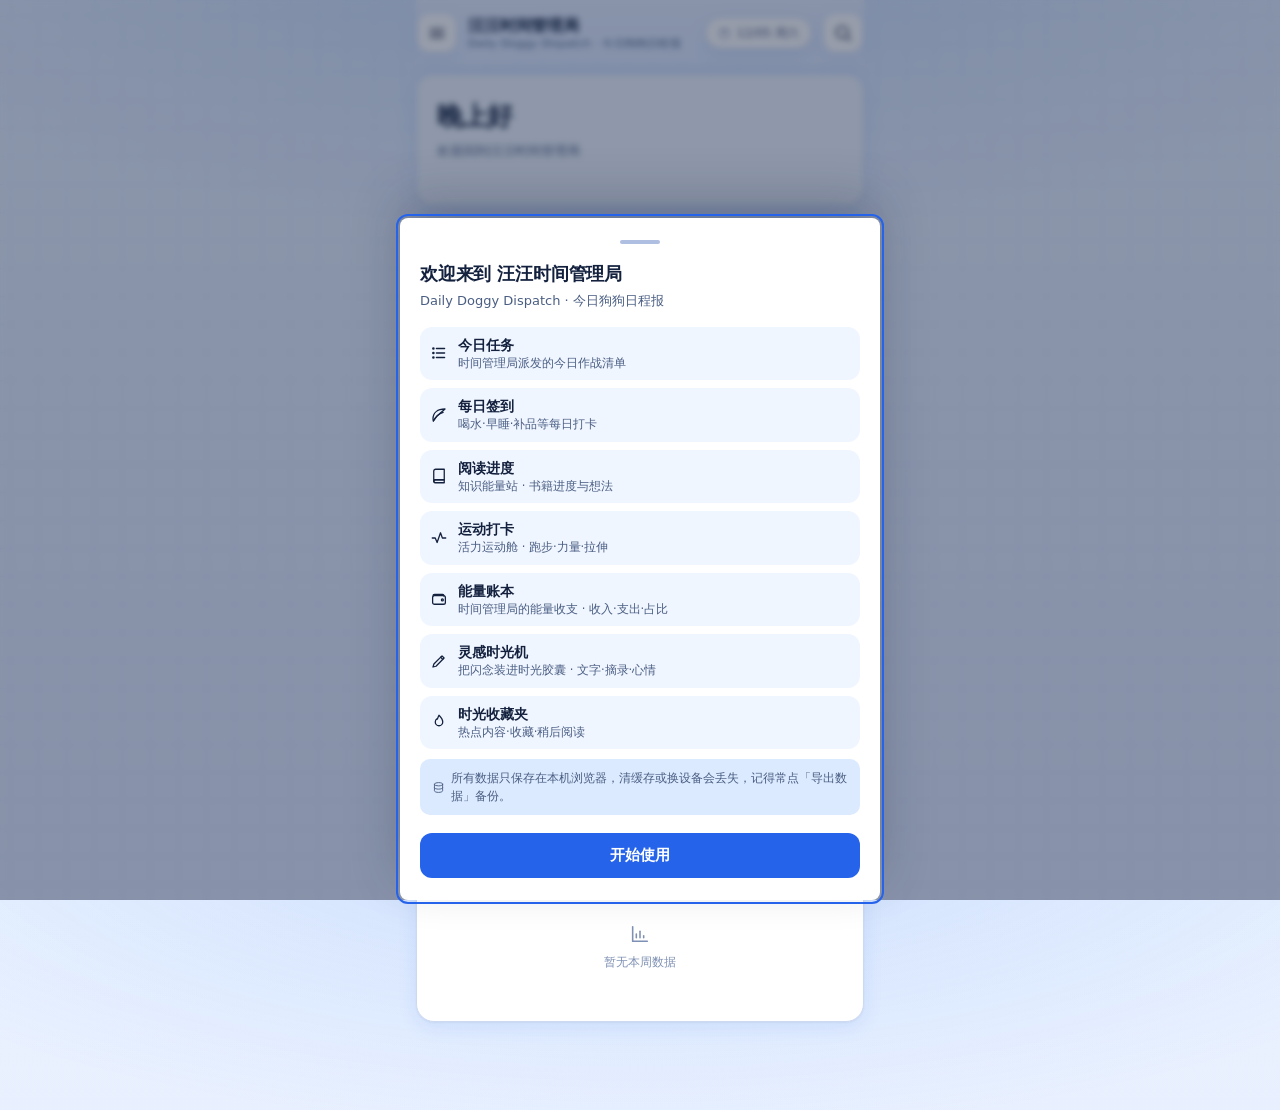
==== commit 4097cd41: "refactor: 单文件 index.html 拆分为模块化目录结构 - index.html 221KB -> 5KB，只保留 DOM 骨架与资源引用 - CSS 按层拆为 5 个文件：token" ====
--- a/index.html
+++ b/index.html
@@ -1,11 +1,10 @@
-<!-- Generated by Trae Work -->
 <!DOCTYPE html>
-<html lang="zh-CN" data-page-node-id="8uEHr2c21tHpXn1QmmsCGG">
-<head data-page-node-id="4z3qKNpXA1rfR7GVDxwYMu">
-<meta charset="UTF-8" data-page-node-id="Dh0ESd2hhlPt31DVcZKIET" />
-<meta name="viewport" content="width=device-width, initial-scale=1.0, viewport-fit=cover" data-page-node-id="e6P9co9urmLBXZbQS82mdd" />
+<html lang="zh-CN">
+<head>
+<meta charset="UTF-8" />
+<meta name="viewport" content="width=device-width, initial-scale=1.0, viewport-fit=cover" />
 <title>汪汪时间管理局</title>
-<!-- P3-1 PWA：可安装 / 离线可用 -->
+<!-- PWA：可安装 / 离线可用 -->
 <link rel="manifest" href="manifest.webmanifest" />
 <meta name="theme-color" content="#1e3a5f" />
 <meta name="description" content="一只卡通小狗 × 未来时间管理局的每日个人工作台" />
@@ -15,8 +14,9 @@
 <meta name="apple-mobile-web-app-title" content="汪汪工作台" />
 <link rel="apple-touch-icon" href="workbench-assets/apple-touch-icon.png" />
 <link rel="icon" type="image/png" sizes="192x192" href="workbench-assets/icon-192.png" />
+
+<!-- 首屏前应用外观，避免深色模式闪白。存储键须与 config.js 的 CONFIG.storageKey 一致。 -->
 <script>
-/* P3-2 首屏前应用外观，避免深色模式闪白。存储键与 CONFIG.storageKey 保持一致。 */
 (function () {
   try {
     var d = JSON.parse(localStorage.getItem("workbench-doggy-v1") || "{}");
@@ -25,3678 +25,83 @@
     var e = document.documentElement;
     e.setAttribute("data-theme", dark ? "dark" : "light");
     e.setAttribute("data-skin", d.__skin || "blue");
-    e.setAttribute("data-fs", d.__fs || "mid");   // P3-6 三档字号：首屏前生效，避免跳字
+    e.setAttribute("data-fs", d.__fs || "mid");   // 三档字号：首屏前生效，避免跳字
   } catch (err) { /* 读取失败则用默认浅色 */ }
 })();
 </script>
-<style>
-  /* ============================================================
-     THEME TOKENS — 一处改色，整站换肤（简约·墨色中性默认）
-     ============================================================ */
-  :root {
-    /* ---- 页面与表面（蓝色科技感底） ---- */
-    --page-bg: #e7efff;              /* 页面底色（浅蓝科技底） */
-    --surface-card: #ffffff;         /* 卡片/面板/输入框/按钮的主背景 */
-    --surface-nested: #f0f6ff;       /* 嵌套区域：图标瓦底、ghost 按钮、hero 底、日历格底 */
 
-    /* ---- 边框 ---- */
-    --border: #cdd9f0;               /* 常规边框：卡片、分隔线 */
-    --border-input: #aebfe2;         /* 强边框：输入框、按钮、chip、勾选框、grab */
-
-    /* ---- 文本层级 ---- */
-    --text: #13213e;                 /* 主文本：深海军蓝 */
-    --text-secondary: #4a5e83;       /* 次文本：标签、副标题、描述、字段 label */
-    --text-tertiary: #7e90b3;        /* 弱文本：图标色、导航字、占位、星期行、空态 */
-
-    /* ---- 主色（按钮/选中/强调）—— 科技蓝 ---- */
-    --accent: #2563eb;               /* 主色：按钮、选中态、section 竖条、focus 边框 */
-    --accent-muted: #dbeafe;         /* 主色浅底：focus ring 光晕、step 按钮 active 底 */
-    --on-accent: #ffffff;            /* 主色上的前景文字 */
-
-    /* ---- 模块色（5 色轮转，活泼有活力） ---- */
-    --module-1: #10b981;             /* 翠绿 — 打卡/完成/收入 */
-    --module-2: #3b82f6;             /* 亮蓝 — 阅读/focus/趋势线 */
-    --module-3: #f59e0b;             /* 琥珀 — 运动/连续天数/星标 */
-    --module-4: #ef4444;             /* 珊瑚红 — 记账/占比图 */
-    --module-5: #8b5cf6;             /* 紫罗兰 — 笔记/日记 */
-
-    /* ---- 危险色 ---- */
-    --danger: #ef4444;               /* 删除/危险操作 */
-    --danger-muted: #fee2e2;         /* 危险浅底：删除 hover、P0 标签 */
-
-    /* ---- 抽屉（深海蓝科技面板） ---- */
-    --drawer-bg: #0f1b35;            /* 抽屉底色 */
-    --drawer-bg-top: #1e3a5f;        /* 抽屉渐变上色 */
-    --drawer-text: #e0ecff;          /* 抽屉前景文字 */
-    --drawer-text-mute: rgba(224,236,255,.55);  /* 抽屉次要文字/图标 */
-    --drawer-hover: rgba(224,236,255,.1);       /* 抽屉悬停底 */
-    --drawer-active: rgba(59,130,246,.22);      /* 抽屉选中底 */
-
-    /* ---- 背景图 ---- */
-    --greet-image: url("workbench-assets/greet-banner.webp");  /* 首页 hero 背景图 */
-    --page-texture: none;                            /* 页面纹理叠加（none 或 url(...)），不影响内容层 */
-
-    /* ---- 圆角 ---- */
-    --radius-control: 8px;           /* 勾选框、步进按钮、日历格 */
-    --radius-tile: 12px;             /* 图标瓦、输入框、按钮、chip、cal-nav */
-    --radius-card: 18px;             /* 卡片、面板、hero、空态图标 */
-    --radius-sheet: 24px;            /* 底部弹窗顶部圆角 */
-
-    /* ---- 阴影 ---- */
-    --shadow-card: 0 1px 2px rgba(19,33,62,.05), 0 6px 20px rgba(37,99,235,.09);   /* 卡片/面板 */
-    --shadow-overlay: 0 12px 32px rgba(19,33,62,.18);                             /* 弹窗/toast/悬浮按钮 */
-
-    /* ---- 底纹与遮罩（P3-2 抽成变量，深色模式整体替换） ---- */
-    --page-grad-a: #eaf2ff;            /* 页面渐变上色 */
-    --page-grad-b: #e4ecff;            /* 页面渐变下色 */
-    --glow: rgba(59,130,246,.18);      /* 顶部光晕 */
-    --grid-line: rgba(59,130,246,.07); /* 科技网格线 */
-    --nav-bg: rgba(255,255,255,.92);   /* 底部导航栏底 */
-    --scrim: rgba(19,33,62,.44);       /* 抽屉 / 弹窗遮罩 */
-
-    /* ---- 字体与布局 ---- */
-    --font: -apple-system, "PingFang SC", "Microsoft YaHei", system-ui, sans-serif;
-    --nav-h: 62px;                   /* 底部导航栏高度 */
-    /* ---- P3-5 安全区（刘海屏 / 手势条 / 圆角屏） ---- */
-    --safe-t: env(safe-area-inset-top, 0px);
-    --safe-b: env(safe-area-inset-bottom, 0px);
-    --safe-l: env(safe-area-inset-left, 0px);
-    --safe-r: env(safe-area-inset-right, 0px);
-    --kb: 0px;                       /* 软键盘占位高度，由 JS 写入 */
-    --fs: 1;                         /* P3-6 字号缩放系数，所有 font-size 都乘它 */
-  }
-
-  /* P3-6 三档字号：只放大缩小文字，不动留白与图标，保证布局稳当 */
-  html[data-fs="small"] { --fs: .9; }
-  html[data-fs="mid"]   { --fs: 1; }
-  html[data-fs="large"] { --fs: 1.16; }
-
-  /* ============================================================
-     P3-2 深色模式：<html data-theme="dark"> 时整体替换颜色令牌。
-     JS 会把「跟随系统」解析成 dark / light 后写到 data-theme。
-     ============================================================ */
-  html[data-theme="dark"] {
-    --page-bg: #0a121f;
-    --surface-card: #131e30;
-    --surface-nested: #1a2a42;
-
-    --border: #24344c;
-    --border-input: #35496a;
-
-    --text: #e7eefb;
-    --text-secondary: #9cb0cf;
-    --text-tertiary: #6b7fa3;
-
-    --accent: #4d8dff;
-    --accent-muted: #17294a;
-    --on-accent: #ffffff;
-
-    --module-1: #34d399;
-    --module-2: #60a5fa;
-    --module-3: #fbbf24;
-    --module-4: #f87171;
-    --module-5: #a78bfa;
-
-    --danger: #f87171;
-    --danger-muted: #3a1b21;
-
-    --drawer-bg: #070d18;
-    --drawer-bg-top: #132239;
-    --drawer-text: #e2ecff;
-    --drawer-text-mute: rgba(226,236,255,.5);
-    --drawer-hover: rgba(226,236,255,.08);
-    --drawer-active: rgba(77,141,255,.26);
-
-    --page-grad-a: #0d1728;
-    --page-grad-b: #070d18;
-    --glow: rgba(77,141,255,.16);
-    --grid-line: rgba(120,170,255,.055);
-    --nav-bg: rgba(15,24,39,.92);
-    --scrim: rgba(2,6,14,.66);
-
-    --shadow-card: 0 1px 2px rgba(0,0,0,.45), 0 8px 22px rgba(0,0,0,.35);
-    --shadow-overlay: 0 14px 34px rgba(0,0,0,.55);
-  }
-  /* 深色下把首页插画压得更暗，保证叠字可读 */
-  html[data-theme="dark"] .greet::before {
-    background: linear-gradient(100deg, var(--surface-nested) 38%,
-      color-mix(in srgb, var(--surface-nested) 86%, transparent) 58%,
-      color-mix(in srgb, var(--surface-nested) 44%, transparent) 100%); }
-
-  /* ---- 主题色皮肤（只换 accent，模块色保持 5 色轮转） ---- */
-  html[data-skin="coral"] { --accent: #ea580c; --accent-muted: #ffedd5; }
-  html[data-skin="green"] { --accent: #0f9d75; --accent-muted: #d7f5ec; }
-  html[data-theme="dark"][data-skin="coral"] { --accent: #ff8a4c; --accent-muted: #3a2113; }
-  html[data-theme="dark"][data-skin="green"] { --accent: #34d399; --accent-muted: #10322a; }
-  * { box-sizing: border-box; margin: 0; padding: 0; -webkit-tap-highlight-color: transparent; }
-  :focus-visible { outline: 2px solid var(--module-2); outline-offset: 2px; border-radius: 4px; }
-  button { -webkit-focus-ring-color: var(--module-2); }
-  html, body { height: 100%; }
-  body {
-    background:
-      radial-gradient(120% 60% at 50% -10%, var(--glow), transparent 60%),
-      linear-gradient(180deg, var(--page-grad-a) 0%, var(--page-bg) 40%, var(--page-grad-b) 100%),
-      var(--page-bg);
-    color: var(--text); font-family: var(--font); font-size: calc(15px * var(--fs)); line-height: 1.5;
-    -webkit-font-smoothing: antialiased;
-    max-width: 480px; margin: 0 auto; position: relative;
-    min-height: 100vh; overflow-x: hidden;
-  }
-  body::before { content:""; position:fixed; inset:0; z-index:-1; pointer-events:none;
-    background-image:
-      linear-gradient(var(--grid-line) 1px, transparent 1px),
-      linear-gradient(90deg, var(--grid-line) 1px, transparent 1px),
-      var(--page-texture);
-    background-size: 28px 28px, 28px 28px, cover;
-    background-position: center, center, center;
-    opacity: .9; }
-  .app { padding: 0 calc(16px + var(--safe-r)) calc(var(--nav-h) + var(--safe-b) + 26px) calc(16px + var(--safe-l)); }
-  svg { display: block; }
-
-  /* ---------- top bar ---------- */
-  .topbar { position: sticky; top: 0; z-index: 20; display: flex; align-items: center; gap: 12px;
-    padding: calc(14px + var(--safe-t)) 2px 12px; backdrop-filter: blur(10px);
-    background: linear-gradient(180deg, color-mix(in srgb, var(--page-bg) 94%, transparent), color-mix(in srgb, var(--page-bg) 50%, transparent)); }
-  .topbar .menu-btn { width: 38px; height: 38px; border: none; border-radius: var(--radius-tile); background: var(--surface-card);
-    box-shadow: var(--shadow-card); display: grid; place-items: center; cursor: pointer; color: var(--text); }
-  .topbar .title { font-size: calc(16px * var(--fs)); font-weight: 700; letter-spacing: -.01em; flex: 1; line-height: 1.2; }
-  .topbar .title small { display:block; font-size: calc(11px * var(--fs)); font-weight: 500; color: var(--text-secondary); letter-spacing:.02em; margin-top: 2px; }
-  .date-chip { display: inline-flex; align-items: center; gap: 6px; font-size: calc(12px * var(--fs)); color: var(--text-secondary);
-    background: var(--surface-card); border: 1px solid var(--border); border-radius: 999px; padding: 6px 12px; box-shadow: var(--shadow-card); }
-  .date-chip svg { color: var(--text-tertiary); }
-
-  /* ---------- generic card / section ---------- */
-  .card { background: var(--surface-card); border: 1px solid var(--border); border-radius: var(--radius-card); box-shadow: var(--shadow-card); }
-  .sec-title { display:flex; align-items:center; gap:9px; font-size: calc(14px * var(--fs)); font-weight: 700; margin: 24px 2px 12px; letter-spacing: -.01em; }
-  .sec-title::before { content:""; width: 3px; height: 13px; border-radius: 2px; background: var(--accent); }
-  .sec-title .more { margin-left:auto; font-size: calc(12px * var(--fs)); color: var(--text-secondary); font-weight: 500; cursor: pointer; display:inline-flex; align-items:center; gap:2px; }
-  .sec-title .more svg { color: var(--text-tertiary); }
-
-  /* ---------- greeting ---------- */
-  .greet { position: relative; overflow: hidden; margin-top: 10px; padding: 22px 20px 24px; border-radius: var(--radius-card);
-    border: 1px solid var(--border); box-shadow: var(--shadow-card); min-height: 132px;
-    background: var(--surface-nested) var(--greet-image) right center / cover no-repeat; }
-  .greet::before { content:""; position:absolute; inset:0; pointer-events:none;
-    background: linear-gradient(100deg, var(--surface-nested) 30%, color-mix(in srgb, var(--surface-nested) 70%, transparent) 48%, transparent 70%); }
-  .greet > * { position: relative; z-index: 1; }
-  .greet h1 { font-size: calc(26px * var(--fs)); font-weight: 800; letter-spacing: -.03em; }
-  .greet p { color: var(--text-secondary); font-size: calc(13px * var(--fs)); margin-top: 5px; }
-  .greet .add { position: absolute; top: 16px; right: 16px; z-index: 2; border:none; cursor:pointer;
-    display:inline-flex; align-items:center; gap:6px; background: var(--accent); color:var(--on-accent);
-    font-size: calc(13px * var(--fs)); font-weight: 700; padding: 9px 15px 9px 12px; border-radius: 999px; box-shadow: var(--shadow-overlay);
-    transition: transform .12s, filter .15s; }
-  .greet .add:active { transform: scale(.95); filter: brightness(1.15); }
-  .greet .add svg { margin-top: -1px; }
-
-  /* ---------- quote card ---------- */
-  .quote { margin-top: 16px; padding: 16px 18px; border-radius: var(--radius-card);
-    background: var(--surface-card); border: 1px solid var(--border); box-shadow: var(--shadow-card); position: relative; }
-  .quote::before { content:""; position:absolute; left:0; top:14px; bottom:14px; width:3px; border-radius:2px; background: var(--accent); }
-  .quote .tag { display:inline-flex; align-items:center; gap:6px; font-size: calc(11px * var(--fs)); font-weight: 700; color: var(--text-secondary);
-    letter-spacing: .04em; margin-bottom: 9px; }
-  .quote .tag svg { color: var(--text-tertiary); }
-  .quote .txt { font-size: calc(16px * var(--fs)); font-weight: 600; line-height: 1.55; color: var(--text); }
-
-  /* ---------- overview rings ---------- */
-  .rings { display: grid; grid-template-columns: repeat(4, 1fr); gap: 6px; padding: 20px 6px; margin-top: 14px; }
-  .ring { display:flex; flex-direction:column; align-items:center; gap: 8px; }
-  .ring .dial { position: relative; width: 68px; height: 68px; }
-  .ring .dial svg.gauge { transform: rotate(-90deg); width: 68px; height: 68px; }
-  .ring .dial .mid { position:absolute; inset:0; display:grid; place-items:center; }
-  .ring .pct { font-size: calc(15px * var(--fs)); font-weight: 700; letter-spacing: -.02em; }
-  .ring .lbl { font-size: calc(12px * var(--fs)); color: var(--text); font-weight: 600; }
-  .ring .sub { font-size: calc(11px * var(--fs)); color: var(--text-secondary); }
-
-  /* ---------- trend + quick record ---------- */
-  .panel { background: var(--surface-card); border: 1px solid var(--border); border-radius: var(--radius-card); box-shadow: var(--shadow-card); padding: 14px; }
-  .panel.trend-panel { margin-top: 12px; }
-  .panel .ph { display:flex; align-items:center; gap:7px; font-size: calc(13px * var(--fs)); font-weight:700; }
-  .panel .ph svg { color: var(--text-tertiary); }
-  .panel .ph .avg { margin-left:auto; font-size: calc(11px * var(--fs)); color:var(--text-secondary); font-weight:500; }
-  .trend-svg { width:100%; height: auto; margin-top: 12px; display:block; }
-  .trend-x { display:flex; justify-content:space-between; font-size: calc(10px * var(--fs)); color:var(--text-secondary); margin-top:4px; padding: 0 6px; }
-  .trend-empty { display:flex; flex-direction:column; align-items:center; justify-content:center; gap:8px; height: 120px;
-    color: var(--text-tertiary); font-size: calc(12px * var(--fs)); margin-top: 8px; }
-  .quick-grid { display:grid; grid-template-columns: repeat(4, 1fr); gap: 8px; }
-  .qbtn { display:flex; flex-direction:column; align-items:center; gap:9px; padding: 15px 6px 12px; border:none; cursor:pointer;
-    border-radius: var(--radius-tile); background: var(--surface-card); border:1px solid var(--border); box-shadow: var(--shadow-card);
-    text-align:center; transition: transform .12s, border-color .15s, box-shadow .15s; }
-  .qbtn:active { transform: scale(.95); border-color: var(--border-input); box-shadow: var(--shadow-overlay); }
-  .qbtn .e { position: relative; width: 44px; height: 44px; border-radius: var(--radius-tile); display:grid; place-items:center; }
-  .qbtn .e .qplus { position:absolute; right:-3px; bottom:-3px; width:17px; height:17px; border-radius:50%;
-    background: var(--accent); color:var(--on-accent); display:grid; place-items:center; border: 2px solid var(--surface-card); }
-  .qbtn .l { font-size: calc(12px * var(--fs)); font-weight: 600; color: var(--text); }
-
-  /* ---------- pinned tasks ---------- */
-  .pin-list { display:flex; flex-direction:column; gap: 8px; }
-  .pin { display:flex; align-items:center; gap: 11px; padding: 12px 14px; border-radius: var(--radius-tile);
-    background: var(--surface-card); border: 1px solid var(--border); box-shadow: var(--shadow-card); }
-  .pin-ic { width: 32px; height: 32px; border-radius: var(--radius-tile); display:grid; place-items:center; flex:0 0 auto;
-    background: var(--surface-nested); border: 1px solid var(--border); }
-  .pin-b { flex:1; min-width:0; cursor:pointer; }
-  .pin-t { font-size: calc(14px * var(--fs)); font-weight: 600; overflow:hidden; text-overflow:ellipsis; white-space:nowrap; }
-  .pin-t.done { text-decoration: line-through; color: var(--text-secondary); }
-  .pin-m { font-size: calc(11px * var(--fs)); color: var(--text-secondary); margin-top: 2px; }
-  .pin .arw { color: var(--text-tertiary); flex:0 0 auto; }
-  .pin-chk { flex:0 0 auto; width: 24px; height: 24px; border-radius: var(--radius-control); border: 1.6px solid var(--border-input);
-    display:grid; place-items:center; cursor:pointer; background:var(--surface-card); color:#fff; transition: all .15s; }
-  .pin-chk.on { background: var(--module-1); border-color: var(--module-1); }
-  .pin-chk svg { opacity: 0; }
-  .pin-chk.on svg { opacity: 1; }
-  .pin-step { flex:0 0 auto; display:flex; gap: 6px; }
-  .pin-step button { width: 28px; height: 28px; border-radius: var(--radius-control); border: 1px solid var(--border-input);
-    background: var(--surface-nested); color: var(--text); font-size: calc(17px * var(--fs)); line-height: 1; cursor:pointer;
-    display:grid; place-items:center; transition: all .15s; }
-  .pin-step button:active { background: var(--accent-muted); border-color: var(--accent); }
-  .pin-empty { padding: 20px 16px; text-align:center; color: var(--text-secondary); font-size: calc(12px * var(--fs)); line-height: 1.7;
-    background: var(--surface-card); border: 1px dashed var(--border-input); border-radius: var(--radius-tile); }
-  .pin-empty .mini-star { display:inline-flex; vertical-align:-2px; color: var(--module-3); }
-
-  /* ---------- record list (inside a module) ---------- */
-  .rec { position: relative; background: var(--surface-card); border: 1px solid var(--border); border-radius: var(--radius-tile);
-    box-shadow: var(--shadow-card); padding: 13px 14px; margin-bottom: 9px; transition: border-color .15s; }
-  .rec:active { border-color: var(--border-input); }
-  .rec .top { display:flex; align-items:flex-start; gap: 11px; }
-  .rec .chk { flex:0 0 auto; width: 22px; height: 22px; border-radius: var(--radius-control); border: 1.6px solid var(--border-input);
-    display:grid; place-items:center; cursor:pointer; background:var(--surface-card); color:#fff; transition: all .15s; margin-top: 1px; }
-  .rec .chk.on { background: var(--module-1); border-color: var(--module-1); }
-  .rec .chk svg { opacity: 0; }
-  .rec .chk.on svg { opacity: 1; }
-  .rec .body { flex:1; min-width:0; padding-right: 52px; }
-  .rec .rname { font-weight: 600; font-size: calc(14.5px * var(--fs)); letter-spacing: -.01em; }
-  .rec .rname.done { text-decoration: line-through; color: var(--text-secondary); }
-  .rec .rmeta { display:flex; flex-wrap:wrap; gap: 7px; margin-top: 7px; align-items:center; }
-  .rec .rnote { color: var(--text-secondary); font-size: calc(12.5px * var(--fs)); margin-top: 7px; white-space: pre-wrap; line-height: 1.55; }
-  .badge { display:inline-flex; align-items:center; gap:5px; padding: 2px 9px; border-radius: 999px; font-size: calc(11px * var(--fs)); font-weight: 600; }
-  .badge .dot { width:6px;height:6px;border-radius:50%;background:currentColor; }
-  .rec .acts { position:absolute; top: 8px; right: 8px; display:flex; gap: 2px; }
-  .rec .acts button { border:none; background:transparent; color: var(--text-tertiary); cursor:pointer;
-    width: 30px; height: 30px; border-radius: var(--radius-control); display:grid; place-items:center; transition: all .15s; }
-  .rec .pin-btn:hover { background: var(--surface-nested); color: var(--module-3); }
-  .rec .pin-btn.on { color: var(--module-3); }
-  .rec .pin-btn.on svg { fill: var(--module-3); }
-  .rec .del:hover { background: var(--danger-muted); color: var(--danger); }
-  .rec .pbar { height: 5px; border-radius:999px; background: var(--border); overflow:hidden; margin-top: 10px; }
-  .rec .pbar i { display:block; height:100%; border-radius:999px; }
-  .rec .amt { font-size: calc(16px * var(--fs)); font-weight: 700; letter-spacing:-.02em; margin-right: 56px; white-space:nowrap; }
-  .rec .amt.exp { color: var(--danger); }
-  .rec .amt.inc { color: var(--module-1); }
-  .rec .streak { font-size: calc(12px * var(--fs)); color: var(--module-3); font-weight:700; display:inline-flex; align-items:center; gap:4px; }
-
-  .empty { text-align:center; color: var(--text-secondary); padding: 48px 20px; }
-  .empty .e { display:inline-grid; place-items:center; width: 58px; height:58px; border-radius: var(--radius-card); background: var(--surface-card); border:1px solid var(--border); color: var(--text-tertiary); margin-bottom: 14px; }
-
-  /* module header (finance summary) */
-  .mod-summary { display:grid; grid-template-columns: repeat(3,1fr); gap: 10px; margin-bottom: 14px; }
-  .mini { background: var(--surface-card); border: 1px solid var(--border); border-radius: var(--radius-tile); box-shadow: var(--shadow-card); padding: 12px; }
-  .mini .l { font-size: calc(11px * var(--fs)); color: var(--text-secondary); }
-  .mini .v { font-size: calc(18px * var(--fs)); font-weight: 800; margin-top: 3px; letter-spacing: -.02em; }
-
-  /* module hero header (per-type summary) — compact strip */
-  .hero { display:flex; align-items:center; gap: 12px; padding: 12px 14px; border-radius: var(--radius-tile);
-    background: var(--surface-card); border: 1px solid var(--border); box-shadow: var(--shadow-card); position:relative; overflow:hidden; }
-  .hero.has-cover { padding: 0; min-height: 88px; }
-  .hero.has-cover .hero-bg { position:absolute; inset:0; background-size:cover; background-position:center; }
-  .hero.has-cover .hero-bg::after { content:""; position:absolute; inset:0; background: linear-gradient(90deg, var(--surface-card) 28%, color-mix(in srgb, var(--surface-card) 60%, transparent) 55%, transparent 80%); }
-  .hero.has-cover > .hero-inner { position:relative; z-index:1; padding: 12px 14px; display:flex; align-items:center; gap:12px; }
-  .hero-ic { width: 36px; height: 36px; border-radius: var(--radius-tile); display:grid; place-items:center; flex:0 0 auto; }
-  .hero-tx { min-width:0; display:flex; align-items:baseline; gap: 7px; flex-wrap:wrap; }
-  .hero-v { font-size: calc(18px * var(--fs)); font-weight: 700; letter-spacing: -.02em; line-height: 1; }
-  .hero-l { font-size: calc(12px * var(--fs)); color: var(--text-secondary); }
-  .hero-bar { height: 5px; border-radius: 999px; background: var(--border); overflow:hidden; margin-top: 10px; }
-  .hero-bar i { display:block; height:100%; border-radius:999px; }
-
-  /* record thumbnail */
-  .rec .thumb { width:48px; height:48px; border-radius:var(--radius-tile); object-fit:cover; flex:0 0 auto; margin-right:2px; }
-  .rec .meta-line { display:flex; align-items:center; gap:6px; flex-wrap:wrap; margin-top:4px; }
-  .rec .meta-tag { font-size: calc(12px * var(--fs)); font-weight:600; color:var(--text-secondary); }
-  .rec .meta-tag::before { content:"·"; margin-right:6px; color:var(--text-tertiary); }
-  .rec .meta-tag:first-child::before { display:none; }
-
-  /* ---- layout variants (open-ended: add .rec-layout-xxx in <style> to extend) ---- */
-  /* feature: 大图在上 + 标题覆盖 + 正文在下 */
-  .rec.rec-layout-feature { flex-direction:column; padding:0; overflow:hidden; }
-  .rec.rec-layout-feature .thumb { width:100%; height:140px; border-radius:0; margin:0; }
-  .rec.rec-layout-feature .feat-title { padding:10px 12px 4px; font-size: calc(15px * var(--fs)); font-weight:700; color:var(--text); }
-  .rec.rec-layout-feature .feat-body { padding:0 12px 12px; font-size: calc(13px * var(--fs)); color:var(--text-secondary); }
-  /* quote: 大字居中 + 留白 */
-  .rec.rec-layout-quote { flex-direction:column; align-items:center; text-align:center; padding:20px 16px; }
-  .rec.rec-layout-quote .quote-text { font-size: calc(16px * var(--fs)); font-weight:600; line-height:1.6; color:var(--text); }
-  .rec.rec-layout-quote .quote-meta { margin-top:8px; font-size: calc(12px * var(--fs)); color:var(--text-tertiary); }
-
-  /* ---------- bottom nav ---------- */
-  .nav { position: fixed; left: 50%; transform: translateX(-50%); bottom: 0; width: 100%; max-width: 480px; height: var(--nav-h);
-    background: var(--nav-bg); backdrop-filter: blur(14px); border-top: 1px solid var(--border);
-    display: grid; grid-template-columns: repeat(3,1fr); align-items: center; z-index: 30; padding-bottom: env(safe-area-inset-bottom); }
-  .nav .n { display:flex; flex-direction:column; align-items:center; gap: 4px; cursor:pointer; color: var(--text-tertiary); font-size: calc(10px * var(--fs)); font-weight: 500; }
-  .nav .n.active { color: var(--accent); font-weight: 700; }
-
-  /* ---------- drawer ---------- */
-  .scrim { position: fixed; inset: 0; background: var(--scrim); backdrop-filter: blur(2px); z-index: 40; opacity:0; pointer-events:none; transition: opacity .22s; }
-  .scrim.show { opacity:1; pointer-events:auto; }
-  .drawer { position: fixed; top:0; bottom:0; left:0; width: 296px; max-width: 82vw; z-index: 50; transform: translateX(-104%);
-    padding-left: var(--safe-l); padding-top: var(--safe-t); 
-    transition: transform .26s cubic-bezier(.2,.8,.25,1); overflow-y:auto;
-    background: linear-gradient(180deg, var(--drawer-bg-top), var(--drawer-bg)); color:var(--drawer-text); }
-  .drawer.show { transform: translateX(0); }
-  .drawer .dh { padding: 26px 22px 18px; display:flex; align-items:center; gap: 12px; position: relative; }
-  .drawer .dh .brand { position: relative; width: 44px; height: 44px; border-radius: var(--radius-tile); overflow: hidden; flex: 0 0 auto;
-    background: var(--drawer-hover); box-shadow: 0 0 0 1px var(--drawer-active); cursor: pointer; }
-  .drawer .dh .brand img { width: 100%; height: 100%; object-fit: cover; display: block; }
-  .drawer .dh .brand .brand-cam { position:absolute; inset:0; display:grid; place-items:center; opacity:0;
-    background: color-mix(in srgb, var(--text) 50%, transparent); color:var(--drawer-text); transition: opacity .15s; }
-  .drawer .dh .brand:active .brand-cam { opacity:1; }
-  .drawer .dh h2 { font-size: calc(17px * var(--fs)); font-weight: 800; }
-  .drawer .dh p { font-size: calc(11px * var(--fs)); opacity: .55; margin-top: 3px; letter-spacing: .05em; }
-  .drawer .dclose { position:absolute; top:18px; right:16px; width:32px;height:32px;border-radius:var(--radius-tile); border:none; cursor:pointer;
-    background: var(--drawer-hover); color:var(--drawer-text); display:grid; place-items:center; }
-  .drawer .dsep { height:1px; background: var(--drawer-active); margin: 6px 22px 8px; }
-  .drawer .ditem { display:flex; align-items:center; gap: 13px; padding: 12px 22px; cursor:pointer; font-size: calc(15px * var(--fs)); font-weight: 500; color: color-mix(in srgb, var(--drawer-text) 82%, transparent); }
-  .drawer .ditem svg { color: var(--drawer-text-mute); }
-  .drawer .ditem.active { background: var(--drawer-active); color:var(--drawer-text); font-weight: 700; }
-  .drawer .ditem.active svg { color:var(--drawer-text); }
-  .drawer .dfoot { font-size: calc(11px * var(--fs)); opacity:.45; padding: 20px 22px 28px; }
-
-  /* ---------- modal ---------- */
-  .overlay { position: fixed; inset: 0; background: var(--scrim); backdrop-filter: blur(3px); z-index: 60;
-    display:flex; align-items:flex-end; justify-content:center; animation: fade .16s ease; }
-  @keyframes fade { from { opacity:0; } }
-  .modal { background: var(--surface-card); border-radius: var(--radius-sheet) var(--radius-sheet) 0 0; padding: 22px 20px calc(22px + var(--safe-b) + var(--kb));
-    width: 100%; max-width: 480px; box-shadow: 0 -20px 50px color-mix(in srgb, var(--text) 24%, transparent); animation: up .24s cubic-bezier(.2,.8,.25,1); max-height: 88vh; overflow-y:auto; }
-  @keyframes up { from { transform: translateY(30px); opacity:0; } }
-  .modal .grab { width: 40px; height: 4px; border-radius:999px; background: var(--border-input); margin: 0 auto 16px; }
-  .modal h2 { font-size: calc(18px * var(--fs)); font-weight: 800; letter-spacing:-.01em; }
-  .modal .sub { color: var(--text-secondary); font-size: calc(13px * var(--fs)); margin: 4px 0 16px; }
-  .field { margin-bottom: 13px; }
-  .field label { display:block; color: var(--text-secondary); font-size: calc(12px * var(--fs)); margin-bottom: 6px; }
-  input, select, textarea { font-family: var(--font); font-size: calc(15px * var(--fs)); border: 1px solid var(--border-input); border-radius: var(--radius-tile);
-    padding: 11px 12px; background: var(--surface-card); color: var(--text); outline:none; width: 100%; transition: border-color .15s, box-shadow .15s; }
-  textarea { resize: vertical; min-height: 74px; }
-  input:focus, select:focus, textarea:focus { border-color: var(--accent); box-shadow: 0 0 0 3px var(--accent-muted); }
-  .frow { display:flex; gap: 10px; }
-  .frow .field { flex:1; }
-  .seg { display:flex; gap: 8px; }
-  .seg .opt { flex:1; text-align:center; padding: 10px; border-radius: var(--radius-tile); border: 1px solid var(--border-input);
-    cursor:pointer; font-size: calc(13px * var(--fs)); font-weight: 600; color: var(--text-secondary); }
-  .seg .opt.on { background: var(--accent); border-color: var(--accent); color: var(--on-accent); }
-  .modal-actions { display:flex; align-items:center; gap: 10px; margin-top: 18px; }
-  .btn { flex:1; background: var(--accent); color:var(--on-accent); border:none; border-radius: var(--radius-tile); padding: 13px; font-size: calc(15px * var(--fs)); font-weight: 700; cursor:pointer; }
-  .btn.ghost { flex: 0 0 auto; background: var(--surface-nested); color: var(--text-secondary); border: 1px solid var(--border-input); padding: 13px 20px; }
-  .btn.danger { background: var(--danger); }
-  .link-danger { color: var(--danger); background:none; border:none; font-size: calc(14px * var(--fs)); font-weight: 600; cursor:pointer; }
-
-  /* ---------- insight charts ---------- */
-  .bar-list { display:flex; flex-direction:column; gap:11px; margin-top:14px; }
-  .bar-row { display:flex; align-items:center; gap:10px; }
-  .bar-ic { width:30px; height:30px; border-radius:var(--radius-tile); display:grid; place-items:center; flex:0 0 auto;
-    background:var(--surface-nested); border:1px solid var(--border); }
-  .bar-name { font-size: calc(13px * var(--fs)); font-weight:600; width:64px; flex:0 0 auto; color:var(--text); }
-  .bar-row .pbar { flex:1; margin:0; height:7px; }
-  .bar-pct { font-size: calc(12px * var(--fs)); font-weight:600; color:var(--text-secondary); width:54px; text-align:right; flex:0 0 auto; }
-
-  .donut-wrap { display:flex; gap:18px; align-items:center; margin-top:14px; }
-  .donut { position:relative; width:104px; height:104px; flex:0 0 auto; }
-  .donut svg { transform:rotate(-90deg); width:104px; height:104px; }
-  .donut-mid { position:absolute; inset:0; display:grid; place-items:center; font-size: calc(13px * var(--fs)); font-weight:800; color:var(--text); text-align:center; line-height:1.2; }
-  .donut-legend { flex:1; display:flex; flex-direction:column; gap:8px; min-width:0; }
-  .legend-item { display:flex; align-items:center; gap:8px; font-size: calc(12.5px * var(--fs)); }
-  .legend-dot { width:9px; height:9px; border-radius:50%; flex:0 0 auto; }
-  .legend-name { color:var(--text); font-weight:600; flex:1; min-width:0; overflow:hidden; text-overflow:ellipsis; white-space:nowrap; }
-  .legend-amt { color:var(--text); font-weight:700; font-variant-numeric:tabular-nums; }
-  .legend-pct { color:var(--text-secondary); width:38px; text-align:right; font-variant-numeric:tabular-nums; }
-  .donut-empty { width:68px; height:68px; display:flex; flex-direction:column; align-items:center; justify-content:center; gap:5px; color:var(--text-tertiary); font-size: calc(10px * var(--fs)); }
-
-  /* ---------- calendar grid ---------- */
-  .cal-panel { margin-top:12px; }
-  .cal-hd { display:flex; align-items:center; gap:10px; }
-  .cal-nav { width:30px; height:30px; border-radius:var(--radius-tile); border:1px solid var(--border-input); background:var(--surface-nested);
-    color:var(--text); cursor:pointer; display:grid; place-items:center; transition: all .15s; }
-  .cal-nav:active { background:var(--accent-muted); border-color:var(--accent); }
-  .cal-nav[data-cal="prev"] svg { transform: scaleX(-1); }
-  .cal-title { flex:1; text-align:center; font-size: calc(14px * var(--fs)); font-weight:700; color:var(--text); }
-  .cal-chips { display:flex; gap:6px; overflow-x:auto; margin:12px 0 10px; padding-bottom:2px; scrollbar-width:none; }
-  .cal-chips::-webkit-scrollbar { display:none; }
-  .cal-chip { flex:0 0 auto; font-size: calc(12px * var(--fs)); font-weight:600; padding:6px 12px; border-radius:999px;
-    border:1px solid var(--border-input); background:var(--surface-card); color:var(--text-secondary); cursor:pointer; white-space:nowrap; transition: all .15s;
-    font-family:var(--font); }
-  .cal-chip.on { background:var(--accent); border-color:var(--accent); color:var(--on-accent); }
-  .cal-dow { display:grid; grid-template-columns:repeat(7,1fr); text-align:center; font-size: calc(12px * var(--fs)); color:var(--text-tertiary); font-weight:600; margin-bottom:6px; }
-  .cal-grid { display:grid; grid-template-columns:repeat(7,1fr); gap:5px; }
-  .cal-cell { aspect-ratio:1; border-radius:var(--radius-control); display:grid; place-items:center; font-size: calc(12px * var(--fs)); font-weight:600;
-    color:var(--text-secondary); background:var(--surface-nested); border:1px solid var(--border); cursor:pointer; transition: all .15s;
-    font-family:var(--font); }
-  .cal-cell.blank { background:transparent; border:none; cursor:default; }
-  .cal-cell.on { color:#fff; }
-  .cal-cell.today { box-shadow: inset 0 0 0 2px var(--accent); }
-  .cal-cell:active { transform: scale(.92); }
-  .cal-toast { position:fixed; left:50%; bottom:calc(var(--nav-h) + var(--safe-b) + 16px); transform:translateX(-50%) translateY(16px);
-    background:var(--text); color:var(--surface-card); font-size: calc(13px * var(--fs)); font-weight:600; padding:11px 16px; border-radius:999px;
-    box-shadow:var(--shadow-overlay); z-index:70; opacity:0; pointer-events:none; transition:opacity .2s, transform .2s; display:flex; align-items:center; gap:10px; }
-  .cal-toast.show { opacity:1; transform:translateX(-50%) translateY(0); pointer-events:auto; }
-  .cal-toast button { background:var(--module-2); color:#fff; border:none; border-radius:999px; padding:5px 12px; font-size: calc(12px * var(--fs)); font-weight:700; cursor:pointer; font-family:var(--font); }
-  .cal-foot { margin-top:12px; font-size: calc(12px * var(--fs)); color:var(--text-secondary); display:flex; align-items:center; gap:6px; }
-  .cal-foot svg { color:var(--module-3); }
-
-  .hidden { display: none !important; }
-
-  /* ---- finance 折叠分组（月份 → 日期） ---- */
-  .grp { margin-top: 10px; }
-  .grp-head { display:flex; align-items:center; gap:8px; cursor:pointer; user-select:none;
-    padding: 10px 12px; border-radius: var(--radius-tile); background: var(--surface-nested);
-    border: 1px solid var(--border); transition: background .15s; }
-  .grp-head:active { background: var(--accent-muted); }
-  .grp-head .chev { flex:0 0 auto; color: var(--text-secondary); transition: transform .2s ease; }
-  .grp-head.collapsed .chev { transform: rotate(-90deg); }
-  .grp-head.month { background: linear-gradient(100deg, var(--accent-muted), color-mix(in srgb, var(--accent-muted) 55%, transparent)); border-color: color-mix(in srgb, var(--accent) 22%, var(--border)); }
-  .grp-head.month .grp-title { font-size: calc(14.5px * var(--fs)); font-weight: 800; color: var(--accent); }
-  .grp-head.day { padding: 8px 11px; }
-  .grp-head.day .grp-title { font-size: calc(13px * var(--fs)); font-weight: 700; color: var(--text); }
-  .grp-title { flex:0 0 auto; }
-  .grp-sum { margin-left:auto; display:flex; align-items:center; gap:8px; font-size: calc(12px * var(--fs)); font-weight:600; white-space:nowrap; }
-  .grp-sum .gs.inc { color: var(--module-1); }
-  .grp-sum .gs.exp { color: var(--danger); }
-  .grp-sum .gs.bal { color: var(--text-secondary); }
-  .grp-body { /* 展开态默认可见 */ }
-  .grp-head.collapsed + .grp-body { display: none; }
-  .grp-body .rec { margin-top: 8px; }
-  /* 月份体内日期组缩进，体现层级 */
-  .grp-head.month + .grp-body { padding-left: 4px; }
-
-  /* ---- 全局搜索 ---- */
-  .search-box { display:flex; align-items:center; gap:8px; background:var(--surface-card); border:1px solid var(--border); border-radius:999px; padding:8px 12px; margin:6px 0 14px; box-shadow:var(--shadow-card); }
-  .search-box .s-ic { color:var(--text-tertiary); flex:0 0 auto; }
-  .search-box input { flex:1; border:none; outline:none; background:transparent; font-size: calc(14px * var(--fs)); color:var(--text); font-family:var(--font); }
-  .search-box input::placeholder { color:var(--text-tertiary); }
-  .search-box .s-clear { border:none; background:transparent; color:var(--text-tertiary); cursor:pointer; display:grid; place-items:center; padding:2px; }
-  .search-rec { cursor:pointer; margin-top:8px; }
-  .search-rec:active { opacity:.7; }
-  .rec.flash { animation: flash 1.1s ease; }
-  @keyframes flash { 0%,100%{ box-shadow:0 0 0 0 transparent; } 20%{ box-shadow:0 0 0 3px var(--accent-muted); } }
-
-  /* ---- 账本筛选 ---- */
-  .filterbar { display:flex; flex-direction:column; gap:8px; margin:4px 0 2px; }
-  .filterbar .frow { display:flex; flex-wrap:wrap; gap:6px; }
-  .fchip { border:1px solid var(--border); background:var(--surface-card); color:var(--text-secondary);
-    font-size: calc(12px * var(--fs)); font-weight:600; padding:5px 12px; border-radius:999px; cursor:pointer; font-family:var(--font); transition:background .12s; }
-  .fchip.on { background:var(--accent); color:var(--on-accent); border-color:var(--accent); }
-
-  /* ---- 月度预算 ---- */
-  .budget-row { display:flex; align-items:center; gap:8px; padding:4px 12px 10px; }
-  .budget-row .bbar { flex:1; height:6px; border-radius:999px; background:var(--surface-nested); overflow:hidden; }
-  .budget-row .bbar i { display:block; height:100%; border-radius:999px; }
-  .budget-row .bl { font-size: calc(11.5px * var(--fs)); color:var(--text-secondary); font-weight:600; white-space:nowrap; }
-  .budget-row .bl.over { color:var(--danger); }
-  .set-budget { margin:2px 12px 10px; border:1px dashed var(--border); background:transparent; color:var(--text-secondary);
-    font-size: calc(12px * var(--fs)); font-weight:600; padding:6px 12px; border-radius:999px; cursor:pointer; font-family:var(--font); }
-  .badge.rep { display:inline-flex; align-items:center; gap:3px; }
-  /* ---- 首次引导 ---- */
-  .modal.ob .ob-mods { display:flex; flex-direction:column; gap:8px; margin:6px 0 4px; }
-  .ob-mod { display:flex; align-items:center; gap:10px; padding:8px 10px; border-radius:12px; background:var(--surface-nested); color:var(--text-primary); }
-  .ob-mod b { display:block; font-size: calc(13.5px * var(--fs)); }
-  .ob-mod span { display:block; font-size: calc(11.5px * var(--fs)); color:var(--text-secondary); }
-  .ob-warn { display:flex; align-items:center; gap:6px; font-size: calc(12px * var(--fs)); color:var(--text-secondary); background:var(--accent-muted); padding:10px 12px; border-radius:10px; margin:10px 0 0; }
-
-  /* ---------- P1 洞察图表 ---------- */
-  .period-bar { display:flex; gap:8px; flex-wrap:wrap; margin:2px 0 4px; }
-  .pchip { border:1px solid var(--border); background:var(--surface-nested); color:var(--text-secondary);
-    font-size: calc(12px * var(--fs)); font-weight:600; padding:5px 12px; border-radius:999px; cursor:pointer; font-family:var(--font); }
-  .pchip.on { background:var(--accent); color:var(--on-accent); border-color:var(--accent); }
-  .chart-box { margin-top:10px; }
-  .legend-inline { display:flex; gap:14px; margin-top:10px; font-size: calc(11.5px * var(--fs)); color:var(--text-secondary); }
-  .legend-inline i { display:inline-block; width:9px; height:9px; border-radius:2px; margin-right:4px; vertical-align:middle; }
-  .rank-list { display:flex; flex-direction:column; gap:10px; margin-top:10px; }
-  .rank-row { display:flex; align-items:center; gap:10px; }
-  .rank-name { font-size: calc(12.5px * var(--fs)); width:52px; flex:0 0 auto; color:var(--text); overflow:hidden; text-overflow:ellipsis; white-space:nowrap; }
-  .rank-row .pbar { flex:1; margin:0; height:8px; }
-  .rank-val { font-size: calc(11.5px * var(--fs)); font-weight:700; color:var(--text); width:92px; text-align:right; flex:0 0 auto; font-variant-numeric:tabular-nums; }
-  .chart-empty { color:var(--text-tertiary); font-size: calc(12.5px * var(--fs)); text-align:center; padding:18px 0; }
-  .trend-delta { display:flex; flex-wrap:wrap; gap:12px; margin-top:10px; font-size: calc(12px * var(--fs)); color:var(--text-secondary); }
-  .trend-delta em { font-style:normal; font-weight:700; margin-left:3px; }
-  .trend-delta em.up { color:var(--danger); }
-  .trend-delta em.down { color:var(--module-1); }
-  .heat-item { margin-top:12px; }
-  .heat-head { display:flex; align-items:center; justify-content:space-between; font-size: calc(12.5px * var(--fs)); color:var(--text); margin-bottom:6px; }
-  .heat-streak { font-size: calc(11.5px * var(--fs)); color:var(--module-1); font-weight:600; display:inline-flex; align-items:center; gap:3px; }
-  .budget-mini { margin-top:10px; font-size: calc(12px * var(--fs)); color:var(--text-secondary); }
-  .budget-mini b { font-size: calc(13px * var(--fs)); }
-  .mini-stats { display:flex; flex-wrap:wrap; gap:10px; margin-top:10px; }
-  .mini-stat { background:var(--surface-nested); border:1px solid var(--border); border-radius:10px; padding:8px 12px; flex:1 0 120px; }
-  .mini-stat span { display:block; font-size: calc(11.5px * var(--fs)); color:var(--text-secondary); }
-  .mini-stat b { font-size: calc(14px * var(--fs)); color:var(--text); }
-  .recap-line { font-size: calc(13px * var(--fs)); color:var(--text); line-height:1.6; margin:8px 0 0; }
-  .anomaly { display:flex; align-items:center; gap:6px; margin-top:10px; font-size: calc(12px * var(--fs)); color:var(--danger); background:var(--accent-muted); padding:8px 10px; border-radius:8px; }
-  .copy-btn { margin-top:12px; }
-
-  /* ---- P3-2 主题面板 ---- */
-  .th-prev { margin-top: 2px; padding: 12px; border-radius: var(--radius-tile);
-    background: var(--surface-nested); border: 1px solid var(--border); }
-  .th-row { display: flex; align-items: center; gap: 8px; flex-wrap: wrap; }
-  .th-row + .th-row { margin-top: 10px; }
-  .th-chip { font-size: calc(11.5px * var(--fs)); font-weight: 700; padding: 5px 11px; border-radius: 999px; }
-  .th-dot { width: 22px; height: 22px; border-radius: 50%; display: inline-block; }
-
-  /* ---- P3-1 PWA 添加到主屏提示条 ---- */
-  .a2hs { position:fixed; left:50%; bottom:calc(var(--nav-h) + var(--safe-b) + 12px); transform:translate(-50%, 190%); z-index:58;
-    display:flex; align-items:center; gap:9px; padding:10px 12px; border-radius:22px; max-width:calc(100vw - 24px);
-    background:var(--surface-card); border:1px solid var(--border);
-    box-shadow:0 12px 30px color-mix(in srgb, var(--text) 22%, transparent);
-    transition: transform .32s cubic-bezier(.22,1,.36,1); }
-  .a2hs.show { transform:translate(-50%, 0); }
-  .a2hs-tx { font-size: calc(12.5px * var(--fs)); color:var(--text-secondary); line-height:1.35; }
-  .a2hs-go { flex:0 0 auto; border:none; background:var(--accent); color:var(--on-accent); font-size: calc(12.5px * var(--fs));
-    font-weight:700; padding:7px 13px; border-radius:999px; cursor:pointer; font-family:var(--font); }
-  .a2hs-x { flex:0 0 auto; border:none; background:transparent; color:var(--text-tertiary); cursor:pointer;
-    display:grid; place-items:center; padding:2px; }
-
-  /* ---- P2-6 回收站 / 批量 ---- */
-  .greet .add-batch { position:absolute; top:16px; right:104px; z-index:2; cursor:pointer; display:grid; place-items:center;
-    width:36px; height:36px; border-radius:999px; background:var(--surface-card); color:var(--text-secondary);
-    border:1px solid var(--border); box-shadow:var(--shadow-card); transition:transform .12s; }
-  .greet .add-batch:active { transform:scale(.94); }
-  .greet .add-batch.on { background:var(--accent); color:var(--on-accent); border-color:var(--accent); }
-  .rec .bsel { display:none; position:absolute; left:12px; top:14px; width:19px; height:19px; border-radius:5px;
-    border:1.6px solid var(--border-input); background:var(--surface-card); place-items:center; color:#fff; cursor:pointer; }
-  .rec .bsel svg { opacity:0; }
-  #screen.batch .rec .bsel { display:grid; }
-  #screen.batch .rec.sel .bsel { background:var(--accent); border-color:var(--accent); }
-  #screen.batch .rec.sel .bsel svg { opacity:1; }
-  #screen.batch .rec.sel { border-color:var(--accent); }
-  #screen.batch .rec:not(.rec-layout-feature):not(.rec-layout-quote) { padding-left:40px; }
-  #screen.batch .rec .acts,
-  #screen.batch .rec .drag,
-  #screen.batch .rec .chk,
-  #screen.batch .rec .mini-act { display:none; }
-  .batchbar { position:fixed; left:50%; bottom:calc(var(--nav-h) + var(--safe-b) + 12px); transform:translateX(-50%); z-index:56;
-    display:flex; align-items:center; gap:7px; padding:8px 11px; border-radius:999px; max-width:calc(100vw - 24px);
-    background:var(--surface-card); border:1px solid var(--border);
-    box-shadow:0 12px 30px color-mix(in srgb, var(--text) 22%, transparent); }
-  .batchbar .bb-n { font-size: calc(12.5px * var(--fs)); font-weight:700; color:var(--text); white-space:nowrap; padding-right:2px; }
-
-  /* ---- P2-5 笔记增强 ---- */
-  .rec .tag-line { display:flex; flex-wrap:wrap; gap:6px; margin-top:8px; }
-  .rec .tag { font-size: calc(11px * var(--fs)); font-weight:600; color:var(--accent); background:var(--accent-muted);
-    padding:2px 9px; border-radius:999px; cursor:pointer; }
-  .rec .tag:active { opacity:.7; }
-  .rnote.md { line-height:1.65; }
-  .rnote.md code { font-family:var(--font-mono,ui-monospace,SFMono-Regular,Menlo,monospace); font-size: calc(12px * var(--fs));
-    background:var(--surface-nested); padding:1px 5px; border-radius:5px; }
-  .rnote.md a { color:var(--accent); text-decoration:underline; word-break:break-all; }
-  .rnote.md .md-ul { margin:5px 0 5px 17px; padding:0; }
-  .rnote.md .md-ul li { margin:2px 0; }
-  .rnote.md .md-h { font-size: calc(13.5px * var(--fs)); font-weight:700; color:var(--text); margin:7px 0 3px; }
-  .img-pick { display:flex; align-items:center; gap:9px; flex-wrap:wrap; }
-  .img-hint { font-size: calc(11.5px * var(--fs)); color:var(--text-tertiary); }
-  .img-prev { margin-top:9px; }
-  .img-prev img { width:100%; max-height:180px; object-fit:cover; border-radius:var(--radius-tile); display:block; }
-
-  /* ---- P2-4 记账增强 ---- */
-  .fin-range { display:flex; gap:6px; margin-top:8px; }
-  .tpl-bar { margin-top:4px; }
-  .tpl-hd { display:flex; align-items:center; gap:6px; font-size: calc(12.5px * var(--fs)); font-weight:700; color:var(--text-secondary); margin-bottom:8px; }
-  .tpl-hd .more { margin-left:auto; }
-  .tpl-chips { display:flex; gap:8px; overflow-x:auto; padding-bottom:4px; -webkit-overflow-scrolling:touch; }
-  .tchip { flex:0 0 auto; display:flex; flex-direction:column; align-items:flex-start; gap:2px; text-align:left;
-    border:1px solid var(--border); background:var(--surface-card); border-radius:var(--radius-tile); padding:8px 11px;
-    cursor:pointer; font-family:var(--font); box-shadow:var(--shadow-card); }
-  .tchip:active { border-color:var(--accent); }
-  .tchip b { font-size: calc(13px * var(--fs)); font-weight:600; color:var(--text); }
-  .tchip span { font-size: calc(11px * var(--fs)); color:var(--text-secondary); }
-  .cat-row { display:flex; align-items:center; gap:6px; margin-bottom:8px; }
-  .cat-row input.cat-name { flex:1; min-width:0; padding:8px 10px; font-size: calc(13.5px * var(--fs)); }
-  .cat-row input.cat-bud { flex:0 0 78px; padding:8px 10px; font-size: calc(13.5px * var(--fs)); }
-  .cat-row .tpl-name { flex:1; font-size: calc(14px * var(--fs)); font-weight:600; }
-  .cat-row .tpl-amt { font-size: calc(12px * var(--fs)); color:var(--text-secondary); }
-  .catbud-wrap .ph { display:flex; align-items:center; gap:6px; font-size: calc(12.5px * var(--fs)); font-weight:700; color:var(--text-secondary); }
-  .catbud { display:flex; align-items:center; gap:8px; margin-top:9px; }
-  .catbud .cb-n { flex:0 0 56px; font-size: calc(12.5px * var(--fs)); color:var(--text); }
-  .catbud .pbar { flex:1; height:6px; border-radius:999px; background:var(--border); overflow:hidden; }
-  .catbud .pbar i { display:block; height:100%; border-radius:999px; }
-  .catbud .cb-v { font-size: calc(11.5px * var(--fs)); color:var(--text-secondary); white-space:nowrap; }
-  .catbud .cb-v.over { color:var(--danger); font-weight:700; }
-
-  /* ---- P2-3 进度增强 ---- */
-  .wk-row { margin-top: 12px; }
-  .wk-row:first-of-type { margin-top: 6px; }
-  .wk-top { display:flex; align-items:center; gap:8px; margin-bottom:4px; }
-  .wk-top .rank-name { font-size: calc(12.5px * var(--fs)); font-weight:600; color:var(--text); }
-  .wk-top .rank-val { margin-left:auto; font-size: calc(12px * var(--fs)); color:var(--text-secondary); white-space:nowrap; }
-  .wk-x { display:flex; justify-content:space-between; font-size: calc(10.5px * var(--fs)); color:var(--text-tertiary); margin-top:2px; }
-
-  /* ---- P2-2 打卡增强 ---- */
-  .cal-panel .cal-foot + .cal-foot { margin-top: 6px; }
-  .rec .sub-goal { font-size: calc(12px * var(--fs)); color:var(--text-secondary); font-weight:600; }
-
-  /* ---------- P2-1 任务增强：子任务 / 拖拽 / 顺延 / 番茄钟 ---------- */
-  .rec .drag { flex:0 0 auto; width:18px; height:22px; padding:0; margin-top:1px; border:none; background:transparent;
-    color:var(--text-tertiary); display:grid; place-items:center; cursor:grab; touch-action:none; }
-  .rec .drag:active { cursor:grabbing; color:var(--accent); }
-  .rec.dragging { opacity:.72; border-color:var(--accent); box-shadow:0 10px 24px color-mix(in srgb, var(--text) 18%, transparent); }
-  .rec .subs { margin-top:9px; display:flex; flex-direction:column; gap:6px; }
-  .rec .sub { display:flex; align-items:flex-start; gap:7px; font-size: calc(13px * var(--fs)); cursor:pointer; line-height:1.45; }
-  .rec .sub .sbox { flex:0 0 auto; width:15px; height:15px; border-radius:4px; border:1.5px solid var(--border-input);
-    display:grid; place-items:center; color:#fff; margin-top:1px; }
-  .rec .sub .sbox svg { opacity:0; }
-  .rec .sub.done .sbox { background:var(--module-1); border-color:var(--module-1); }
-  .rec .sub.done .sbox svg { opacity:1; }
-  .rec .sub.done .stx { text-decoration:line-through; color:var(--text-secondary); }
-  .rec .subs-bar { height:4px; border-radius:999px; background:var(--border); overflow:hidden; margin-top:9px; }
-  .rec .subs-bar i { display:block; height:100%; border-radius:999px; background:var(--module-1); }
-  .rec .mini-act { border:1px solid var(--border); background:var(--surface-card); color:var(--text-secondary); cursor:pointer;
-    font-size: calc(11px * var(--fs)); font-weight:600; padding:2px 9px; border-radius:999px; display:inline-flex; align-items:center;
-    gap:4px; font-family:var(--font); }
-  .rec .mini-act:hover { border-color:var(--accent); color:var(--accent); }
-  .rec-arch .arch-rec { box-shadow:none; background:var(--surface-nested); }
-  .pomo { position:fixed; left:50%; bottom:calc(var(--nav-h) + var(--safe-b) + 14px); z-index:55; transform:translate(-50%, 170%);
-    display:flex; align-items:center; gap:11px; padding:9px 12px; border-radius:999px; max-width:calc(100vw - 28px);
-    background:var(--surface-card); border:1px solid var(--border);
-    box-shadow:0 12px 30px color-mix(in srgb, var(--text) 22%, transparent);
-    transition: transform .28s cubic-bezier(.22,1,.36,1); }
-  .pomo.show { transform:translate(-50%, 0); }
-  .pomo-tx { min-width:0; }
-  .pomo-tx b { display:block; font-size: calc(15px * var(--fs)); font-weight:800; font-variant-numeric:tabular-nums; letter-spacing:-.01em; }
-  .pomo-tx span { display:block; font-size: calc(11px * var(--fs)); color:var(--text-secondary); max-width:132px;
-    overflow:hidden; text-overflow:ellipsis; white-space:nowrap; }
-  .pomo-btn { border:none; width:30px; height:30px; border-radius:50%; background:var(--surface-nested); color:var(--text);
-    display:grid; place-items:center; cursor:pointer; flex:0 0 auto; }
-  .drawer .ditem .dstate { margin-left:auto; font-size: calc(11px * var(--fs)); font-weight:600; opacity:.6; }
-
-  /* ---------- P3-4 数据安全 ---------- */
-  .cap-top { display:flex; align-items:baseline; gap:8px; margin: 2px 0 8px; }
-  .cap-top b { font-size: calc(23px * var(--fs)); font-weight:800; letter-spacing:-.02em; font-variant-numeric:tabular-nums; color:var(--text); }
-  .cap-top span { font-size: calc(12px * var(--fs)); color:var(--text-secondary); }
-  .cap-bar { height:9px; border-radius:999px; background:var(--border); overflow:hidden; }
-  .cap-bar i { display:block; height:100%; border-radius:999px; background:var(--accent); transition:width .3s ease; }
-  .cap-bar i.warn { background:#f59e0b; }
-  .cap-bar i.danger { background:var(--danger); }
-  .cap-note { font-size: calc(11.5px * var(--fs)); color:var(--text-tertiary); margin-top:7px; line-height:1.5; }
-  .size-row { display:flex; align-items:center; gap:9px; margin-top:9px; }
-  .size-row .sname { flex:0 0 86px; font-size: calc(12.5px * var(--fs)); font-weight:600; color:var(--text);
-    overflow:hidden; text-overflow:ellipsis; white-space:nowrap; }
-  .size-row .sbar { flex:1; height:7px; border-radius:999px; background:var(--border); overflow:hidden; }
-  .size-row .sbar i { display:block; height:100%; border-radius:999px; background:var(--module-2); }
-  .size-row .skb { flex:0 0 66px; text-align:right; font-size: calc(11.5px * var(--fs)); color:var(--text-secondary); font-variant-numeric:tabular-nums; }
-  .snap-sec { margin-top:16px; }
-  .snap-sec > h3 { font-size: calc(12.5px * var(--fs)); font-weight:700; color:var(--text-secondary); }
-  .snap-row { display:flex; align-items:center; gap:8px; padding:10px 0; border-bottom:1px solid var(--border); }
-  .snap-row:last-child { border-bottom:none; }
-  .snap-row .sday { font-size: calc(13.5px * var(--fs)); font-weight:700; color:var(--text); }
-  .snap-row .smeta { font-size: calc(11.5px * var(--fs)); color:var(--text-secondary); margin-top:1px; }
-  .snap-row .sact { margin-left:auto; }
-  .chk-line { display:flex; align-items:center; gap:10px; padding:10px 2px; border-bottom:1px solid var(--border);
-    cursor:pointer; font-size: calc(14px * var(--fs)); font-weight:600; color:var(--text); }
-  .chk-line:last-child { border-bottom:none; }
-  .chk-line .cbox { width:18px; height:18px; border-radius:5px; border:1.5px solid var(--border-input);
-    display:grid; place-items:center; color:#fff; flex:0 0 auto; }
-  .chk-line .cbox svg { opacity:0; }
-  .chk-line.on .cbox { background:var(--accent); border-color:var(--accent); }
-  .chk-line.on .cbox svg { opacity:1; }
-  .chk-line .cnum { margin-left:auto; font-size: calc(11.5px * var(--fs)); color:var(--text-secondary); font-variant-numeric:tabular-nums; }
-
-  /* ---------- P3-3 性能与规模 ---------- */
-  .sk { padding-top: 6px; }
-  .sk-row { height: 64px; border-radius: var(--radius-card); background: var(--surface-card);
-    border: 1px solid var(--border); margin-bottom: 10px; position: relative; overflow: hidden; }
-  .sk-row::after { content:""; position:absolute; inset:0;
-    background: linear-gradient(90deg, transparent, color-mix(in srgb, var(--text) 7%, transparent), transparent);
-    animation: skg 1.2s ease-in-out infinite; }
-  @keyframes skg { 0% { transform: translateX(-100%); } 100% { transform: translateX(100%); } }
-  .rec-more { display:flex; align-items:center; justify-content:center; gap:7px; padding:15px 0 8px;
-    font-size: calc(13px * var(--fs)); font-weight:600; color:var(--text-secondary); cursor:pointer;
-    -webkit-tap-highlight-color: transparent; }
-  .rec-more:active { color:var(--accent); }
-
-  /* ---------- P3-5 手势与反馈 ---------- */
-  html, body { overscroll-behavior-y: contain; }
-  .rec { touch-action: pan-y; }
-  .rec.swiping { padding: 0; overflow: hidden; background: transparent; }
-  .rec-slide { position:relative; padding: 13px 14px; background: var(--surface-card);
-    border-radius: calc(var(--radius-tile) - 1px); will-change: transform; }
-  .rec.swiping .rec-slide { transition: transform .2s cubic-bezier(.22,1,.36,1); }
-  .rec-bg { position:absolute; inset:0; display:flex; align-items:center; gap:6px;
-    padding: 0 18px; font-size: calc(12.5px * var(--fs)); font-weight: 700; color:#fff; opacity:0;
-    border-radius: var(--radius-tile); transition: opacity .12s linear; }
-  .rec-bg svg { flex: 0 0 auto; }
-  .rec-bg.lb { justify-content: flex-start; background: var(--accent); }
-  .rec-bg.rb { justify-content: flex-end; background: var(--danger); }
-  .ptr { position: fixed; left: 50%; top: calc(var(--safe-t) + 6px); z-index: 45;
-    transform: translate(-50%, -180%); display: flex; align-items: center; gap: 7px;
-    padding: 7px 15px; border-radius: 999px; background: var(--surface-card);
-    border: 1px solid var(--border); box-shadow: var(--shadow-card);
-    font-size: calc(12px * var(--fs)); font-weight: 600; color: var(--text-secondary);
-    transition: transform .24s cubic-bezier(.22,1,.36,1); -webkit-tap-highlight-color: transparent; }
-  .ptr.show { transform: translate(-50%, 0); }
-  .ptr.ready { color: var(--accent); border-color: var(--accent); }
-  .ptr .spin { width: 13px; height: 13px; border-radius: 50%; border: 2px solid var(--border);
-    border-top-color: var(--accent); animation: spin .7s linear infinite; }
-  .ptr.busy .spin { display: block; }
-  .ptr:not(.busy) .spin { display: none; }
-  @keyframes spin { to { transform: rotate(360deg); } }
-
-  /* ---------- P3-6 可访问性 ---------- */
-  /* 键盘可达时给出清晰的焦点圈（触摸/鼠标点击不显示，避免视觉噪音） */
-  :focus-visible { outline: 2.5px solid var(--accent); outline-offset: 2px; border-radius: var(--radius-control); }
-  .rec .chk:focus-visible, .seg .opt:focus-visible, .ditem:focus-visible, .n:focus-visible { outline-offset: 1px; }
-  .sr-only { position:absolute; width:1px; height:1px; margin:-1px; padding:0; overflow:hidden;
-    clip:rect(0 0 0 0); white-space:nowrap; border:0; }
-  @media (prefers-reduced-motion: reduce) {
-    *, *::before, *::after { animation-duration: .001ms !important; animation-iteration-count: 1 !important;
-      transition-duration: .001ms !important; scroll-behavior: auto !important; }
-    .sk-row::after { display: none; }
-  }
-</style>
+<!-- 样式按层加载：令牌 → 基础 → 组件 → 业务 → 系统 -->
+<link rel="stylesheet" href="src/css/01-tokens.css" />
+<link rel="stylesheet" href="src/css/02-base.css" />
+<link rel="stylesheet" href="src/css/03-components.css" />
+<link rel="stylesheet" href="src/css/04-features.css" />
+<link rel="stylesheet" href="src/css/05-system.css" />
 </head>
-<body data-page-node-id="v0GKetTAPEgC2TwKx8v5H6">
-<div class="app" data-page-node-id="0ohBIZfHoBEck6ovNbYcCJ">
-  <div class="topbar" data-page-node-id="ShwvsmleFg7BGJpHAeQqMY">
-    <button class="menu-btn" id="btn-menu" data-page-node-id="JaBxvQjujQEaXOxDw1qG0j"></button>
-    <div class="title" id="topTitle" data-page-node-id="divEcwxCbCsN1JGB7jIM6Z">我的工作台<small id="topSub" data-page-node-id="dgkoDHq9sjib2DbIE8dXkd">Personal Workbench</small></div>
-    <span class="date-chip" id="dateChip" data-page-node-id="WlRBii4sZ7B38XMzoBIYFj"></span>
+<body>
+<div class="app">
+  <div class="topbar">
+    <button class="menu-btn" id="btn-menu"></button>
+    <div class="title" id="topTitle">我的工作台<small id="topSub">Personal Workbench</small></div>
+    <span class="date-chip" id="dateChip"></span>
     <button class="menu-btn" id="btn-search"></button>
   </div>
-  <div id="screen" data-page-node-id="bya68ZG2HhMW1HRMnkCaKN"><div class="sk" id="bootSk" aria-hidden="true"><div class="sk-row"></div><div class="sk-row"></div><div class="sk-row"></div><div class="sk-row"></div></div></div>
+  <!-- 页面容器：内容由 router.js 写入，首屏先占位骨架屏 -->
+  <div id="screen"><div class="sk" id="bootSk" aria-hidden="true"><div class="sk-row"></div><div class="sk-row"></div><div class="sk-row"></div><div class="sk-row"></div></div></div>
 </div>
 
 <!-- bottom nav -->
-<div class="nav" id="nav" data-page-node-id="1r1dn4mFR3tWtSbtCg6UUy">
-  <div class="n active" data-nav="home" data-page-node-id="CqIxAcPzcQwJDTR5Q4dgtJ"></div>
-  <div class="n" data-nav="drawer" data-page-node-id="8AnsKcqNrVej26xoaL7ms8"></div>
-  <div class="n" data-nav="insight" data-page-node-id="w6fB3KCoEMkBFqn0JPGGWQ"></div>
+<div class="nav" id="nav">
+  <div class="n active" data-nav="home"></div>
+  <div class="n" data-nav="drawer"></div>
+  <div class="n" data-nav="insight"></div>
 </div>
 
 <!-- drawer -->
-<div class="scrim" id="scrim" data-page-node-id="lpjEDbrUYxtetiYOaxdU2R"></div>
-<aside class="drawer" id="drawer" data-page-node-id="jHad6D0B8pNJRNFeM6SbhJ">
-  <div class="dh" data-page-node-id="fmXt6WLW6ai4YXfjeSEFt9">
-    <button class="dclose" id="drawerClose" data-page-node-id="3jU9XtcDMSEOBbjq0rqWkV"></button>
-    <div class="brand" id="drawerBrand" title="点击更换头像" data-page-node-id="XGEZxYlEvFY46OZf0MNvyY"><img src="workbench-assets/avatar.webp" alt="头像" id="brandImg" data-page-node-id="tyEMNps1iK6ZBOyhzsvFCB"/><span class="brand-cam" id="brandCam" data-page-node-id="Moo9rS3dYECR7KznYHYHVS"></span></div>
-    <input type="file" id="avatarInput" accept="image/*" hidden data-page-node-id="PnCrXsHL9hcODyqM2oe702"/>
-    <div data-page-node-id="KOqeytZvxVM8OlACbbFXo9"><h2 id="drawerName" data-page-node-id="KYBb9nNF6yFrrFvrgeyUEh">我的工作台</h2><p id="drawerSlogan" data-page-node-id="VgBshYT9GjB8B1qeBIb0lE">Personal Workbench</p></div>
+<div class="scrim" id="scrim"></div>
+<aside class="drawer" id="drawer">
+  <div class="dh">
+    <button class="dclose" id="drawerClose"></button>
+    <div class="brand" id="drawerBrand" title="点击更换头像"><img src="workbench-assets/avatar.webp" alt="头像" id="brandImg"/><span class="brand-cam" id="brandCam"></span></div>
+    <input type="file" id="avatarInput" accept="image/*" hidden/>
+    <div><h2 id="drawerName">我的工作台</h2><p id="drawerSlogan">Personal Workbench</p></div>
   </div>
-  <div class="dsep" data-page-node-id="cROsJucbkYg3cTsRDYNMya"></div>
-  <div id="drawerList" data-page-node-id="r7fxY33qALV9QORulZz6yb"></div>
-  <div class="dsep" data-page-node-id="BoE6WmFCBfAGxatbOpyHkH"></div>
-  <div id="drawerTools" data-page-node-id="2n4HbhCMnEE45ACiRFgsoW"></div>
-  <div class="dsep" data-page-node-id="ugKmgtKz4CN5zSlyWrBBsa"></div>
-  <div class="dfoot" id="drawerFoot" data-page-node-id="FJp6wfXuukFZ0BCbWEdm69">汪汪时间管理局 · 数据仅存本机 · 每日更新</div>
-  <input type="file" id="importInput" accept="application/json,.json" hidden data-page-node-id="FfHolcT8NpCJAjqemcYxc7"/>
+  <div class="dsep"></div>
+  <div id="drawerList"></div>
+  <div class="dsep"></div>
+  <div id="drawerTools"></div>
+  <div class="dsep"></div>
+  <div class="dfoot" id="drawerFoot">汪汪时间管理局 · 数据仅存本机 · 每日更新</div>
+  <input type="file" id="importInput" accept="application/json,.json" hidden/>
 </aside>
 
-<script>
-/* ============================================================
-   CONFIG — 唯一需要定制的地方。
-   modules 里每个模块 = 一个功能页；type 决定它长什么样、记什么字段。
-   支持的 type：
-     todo     今日计划/待办（勾选 + 优先级）
-     checkin  习惯打卡（连续天数，每天清零）
-     progress 长期计划（进度条：当前/目标）
-     finance  记账（收入/支出 + 分类 + 金额）
-     note     内容记录/日记（标题 + 正文 + 心情标签）
-   图标用 icon 字段（取自下方 ICONS 图标库，全部为单色线性图标）。
-   ============================================================ */
-const CONFIG = {
-  storageKey: "workbench-doggy-v1",   // 换 key 可强制重置
-  owner: "汪汪时间管理局",              // 抽屉顶部标题
-  slogan: "Daily Doggy Dispatch · 今日狗狗日程报",
-  brand: "🐕",                         // 抽屉左上角字符标（品牌缩写）
-
-  // 每日一句（一周七天各一句，按星期轮换：周一→周日）
-  quotes: [
-    "新的一周，汪汪队长已就位，出发！",           // 周一
-    "时间像骨头，啃一口少一口，珍惜每一口。",     // 周二
-    "把大目标拆成小骨头，今天啃一块就好。",       // 周三
-    "坚持到一半最难，但摇着尾巴也要继续。",       // 周四
-    "收个尾，把这周的骨头都归置好。",             // 周五
-    "允许自己打个盹，好好休息也是任务。",         // 周六
-    "复盘一下，给下周的时间旅行定个航向。",       // 周日
-  ],
-
-  // 今日概览环形（value 为 0-100 的完成度，calc 返回 {value, sub}）
-  overview: [
-    { key: "todo",  label: "今日任务", icon: "list", color: "var(--accent)",
-      calc: d => { const it=d.todo||[]; const done=it.filter(x=>x.done).length; return { value: it.length?Math.round(done/it.length*100):0, sub: `${done}/${it.length} 项` }; } },
-    { key: "checkin", label: "签到", icon: "leaf", color: "var(--module-1)",
-      calc: d => { const it=d.checkin||[]; const t=today(); const done=it.filter(x=>x.log&&x.log[t]).length; return { value: it.length?Math.round(done/it.length*100):0, sub: `${done}/${it.length} 项` }; } },
-    { key: "read", label: "阅读", icon: "book", color: "var(--module-2)",
-      calc: d => avgProgress(d.read) },
-    { key: "sport", label: "运动", icon: "activity", color: "var(--module-3)",
-      calc: d => avgProgress(d.sport) },
-  ],
-
-  // 本周状态趋势（真实数据：读取用户填写的 __trend，7 个数字；没有就留空）
-  trend: {
-    title: "本周状态趋势", unit: "分",
-    series: d => (Array.isArray(d.__trend) && d.__trend.length===7) ? d.__trend : [],
-  },
-
-  // 快速记录按钮（点了直接给对应模块新建）
-  quickAdd: [
-    { label: "记运动", icon: "activity", module: "sport",   tint: "#fef3c7", color: "var(--module-3)" },
-    { label: "记签到", icon: "check",    module: "checkin", tint: "#d1fae5", color: "var(--module-1)" },
-    { label: "记一笔", icon: "wallet",   module: "money",   tint: "#fee2e2", color: "var(--module-4)" },
-    { label: "记灵感", icon: "pen",      module: "note",    tint: "#ede9fe", color: "var(--module-5)" },
-  ],
-
-  // ============ 模块定义 ============
-  modules: [
-    {
-      key: "todo", name: "今日任务", icon: "list", tint: "#dbeafe", color: "var(--accent)",
-      type: "todo", desc: "时间管理局派发的今日作战清单",
-      priorities: [
-        { key: "P0", label: "紧急", color: "#fee2e2", text: "#ef4444" },
-        { key: "P1", label: "重要", color: "#fef3c7", text: "#d97706" },
-        { key: "P2", label: "随手", color: "#d1fae5", text: "#059669" },
-      ],
-      seed: [
-        { id: 11, title: "完成核心工作 30min 专注", priority: "P0", done: false, note: "像啃骨头一样，一口一口来" },
-        { id: 12, title: "发布 1 条内容 / 笔记", priority: "P1", done: false, note: "" },
-        { id: 13, title: "整理今日时间线纪要", priority: "P2", done: true, note: "" },
-      ],
-    },
-    {
-      key: "checkin", name: "每日签到", icon: "leaf", tint: "#d1fae5", color: "var(--module-1)",
-      type: "checkin", desc: "喝水·早睡·补品等每日打卡",
-      seed: [
-        { id: 21, title: "喝够 8 杯水", log: {}, goal: 8, unit: "杯" },
-        { id: 22, title: "23:30 前睡觉", log: {}, goal: 1, unit: "次" },
-        { id: 23, title: "维生素 / 补品", log: {}, goal: 1, unit: "次" },
-      ],
-    },
-    {
-      key: "read", name: "阅读进度", icon: "book", tint: "#dbeafe", color: "var(--module-2)",
-      type: "progress", unit: "页", desc: "知识能量站 · 书籍进度与想法",
-      seed: [
-        { id: 31, title: "《认知觉醒》", current: 168, target: 300, unit: "页", note: "第 7 章：习惯的复利" },
-        { id: 32, title: "《原子习惯》", current: 90, target: 260, unit: "页", note: "" },
-      ],
-    },
-    {
-      key: "sport", name: "运动打卡", icon: "activity", tint: "#fef3c7", color: "var(--module-3)",
-      type: "progress", unit: "分钟", desc: "活力运动舱 · 跑步·力量·拉伸",
-      seed: [
-        { id: 41, title: "力量训练", current: 12, target: 20, unit: "分钟", note: "20 分钟核心", period: "total" },
-        { id: 42, title: "每周跑步", current: 30, target: 120, unit: "分钟", note: "每周累计 120 分钟", period: "week", log: {} },
-      ],
-    },
-    {
-      key: "money", name: "能量账本", icon: "wallet", tint: "#fee2e2", color: "var(--module-4)",
-      type: "finance", desc: "时间管理局的能量收支 · 收入·支出·占比",
-      categories: ["餐饮", "交通", "购物", "居家", "娱乐", "工资", "其他"],
-      seed: [
-        { id: 51, title: "午餐", type: "expense", amount: 32, category: "餐饮", date: isoToday() },
-        { id: 52, title: "地铁", type: "expense", amount: 6, category: "交通", date: isoToday() },
-        { id: 53, title: "稿费", type: "income", amount: 400, category: "工资", date: isoToday() },
-      ],
-    },
-    {
-      key: "note", name: "灵感时光机", icon: "pen", tint: "#ede9fe", color: "var(--module-5)",
-      type: "note", desc: "把闪念装进时光胶囊 · 文字·摘录·心情",
-      moods: ["开心", "平静", "低落", "焦虑", "疲惫"],
-      seed: [
-        { id: 61, title: "今天的小确幸", content: "阳台的多肉冒出了新芽，顺手拍了张照片。\n\n**记一笔**：情绪好的时候，效率会自己找上门。", mood: "开心", date: isoToday(), tags: ["生活", "心情"] },
-      ],
-    },
-    {
-      key: "hot", name: "时光收藏夹", icon: "flame", tint: "#fee2e2", color: "var(--danger)",
-      type: "note", desc: "热点内容·收藏·稍后阅读",
-      moods: ["收藏", "稍后读", "已读"],
-      seed: [
-        { id: 71, title: "AI 提示词技巧合集", content: "- 角色 + 目标 + 约束三段式\n- 先给例子再提要求\n- 输出格式写死", mood: "收藏", date: isoToday(), tags: ["AI", "方法论"] },
-      ],
-    },
-  ],
-};
-
-/* ============================================================
-   ICONS — 单色线性图标库（stroke 跟随 color）
-   ============================================================ */
-const ICONS = {
-  home:'<path d="M4 11.5 12 5l8 6.5"/><path d="M6 10.5V19h12v-8.5"/>',
-  grid:'<rect x="4" y="4" width="7" height="7" rx="1.6"/><rect x="13" y="4" width="7" height="7" rx="1.6"/><rect x="4" y="13" width="7" height="7" rx="1.6"/><rect x="13" y="13" width="7" height="7" rx="1.6"/>',
-  chart:'<path d="M4 20V4"/><path d="M4 20h16"/><path d="M8 16v-4"/><path d="M12 16v-7"/><path d="M16 16v-2"/>',
-  user:'<circle cx="12" cy="8" r="3.4"/><path d="M5.5 19c.7-3.2 3.2-5 6.5-5s5.8 1.8 6.5 5"/>',
-  plus:'<path d="M12 5v14"/><path d="M5 12h14"/>',
-  menu:'<path d="M4 7h16"/><path d="M4 12h16"/><path d="M4 17h16"/>',
-  calendar:'<rect x="4" y="5" width="16" height="16" rx="2.5"/><path d="M4 9.5h16"/><path d="M8 3v4"/><path d="M16 3v4"/>',
-  list:'<path d="M8.5 6h11"/><path d="M8.5 12h11"/><path d="M8.5 18h11"/><circle cx="4.5" cy="6" r=".9"/><circle cx="4.5" cy="12" r=".9"/><circle cx="4.5" cy="18" r=".9"/>',
-  leaf:'<path d="M20 4C10 4 4 9 4 17c0 1 .1 2 .5 3 5.5-9 9-9.5 15.5-16z"/><path d="M4.5 20c3-6 7-9.5 13-11.5"/>',
-  book:'<path d="M5 5.5A2.5 2.5 0 0 1 7.5 3H19v14H7.5A2.5 2.5 0 0 0 5 19.5z"/><path d="M5 19.5A2.5 2.5 0 0 1 7.5 17H19v4H7.5A2.5 2.5 0 0 1 5 19.5z"/>',
-  activity:'<path d="M3 12h4l2.5 6L14 5l2.5 7H21"/>',
-  wallet:'<path d="M4 8a2 2 0 0 1 2-2h11a1.5 1.5 0 0 1 1.5 1.5V8"/><rect x="3.5" y="7.5" width="17" height="11.5" rx="2.5"/><circle cx="16.5" cy="13.2" r="1.3"/>',
-  pen:'<path d="M4 20l1.2-4L16 5.2l2.8 2.8L8 19z"/><path d="M14.2 7l2.8 2.8"/>',
-  camera:'<path d="M4 8.5h3l1.5-2h7L17 8.5h3v10H4z"/><circle cx="12" cy="13" r="3.2"/>',
-  flame:'<path d="M12 3c3 3 5 5.5 5 9a5 5 0 0 1-10 0c0-2 1-3.6 2.6-4.6C9 10.4 10.4 6.2 12 3z"/>',
-  target:'<circle cx="12" cy="12" r="8"/><circle cx="12" cy="12" r="4"/>',
-  star:'<path d="M12 3.6l2.6 5.3 5.8.85-4.2 4.1 1 5.8L12 16.9l-5.2 2.75 1-5.8-4.2-4.1 5.8-.85z"/>',
-  bolt:'<path d="M13 3 5 13h5l-1 8 8-11h-5z"/>',
-  quote:'<path d="M9.5 7C7.6 7.9 6.5 9.6 6.5 12v5h5v-6H8.5c0-1.7.7-2.7 2.2-3.4zM19 7c-1.9.9-3 2.6-3 5v5h5v-6h-3c0-1.7.7-2.7 2.2-3.4z"/>',
-  chevron:'<path d="M9 5l7 7-7 7"/>',
-  check:'<path d="M5 12.5 10 17 19 7"/>',
-  trash:'<path d="M4 7h16"/><path d="M9 7V4.5h6V7"/><path d="M6 7l1 13h10l1-13"/><path d="M10 11v6M14 11v6"/>',
-  close:'<path d="M6 6l12 12M18 6 6 18"/>',
-  sun:'<circle cx="12" cy="12" r="4"/><path d="M12 3v2M12 19v2M4.2 4.2l1.4 1.4M18.4 18.4l1.4 1.4M3 12h2M19 12h2M4.2 19.8l1.4-1.4M18.4 5.6l1.4-1.4"/>',
-  moon:'<path d="M20 14.5A8 8 0 1 1 9.5 4 6.5 6.5 0 0 0 20 14.5z"/>',
-  download:'<path d="M12 4v11"/><path d="M8 11l4 4 4-4"/><path d="M5 19h14"/>',
-  upload:'<path d="M12 16V5"/><path d="M8 8l4-4 4 4"/><path d="M5 19h14"/>',
-  database:'<ellipse cx="12" cy="6" rx="7.5" ry="3"/><path d="M4.5 6v6c0 1.7 3.4 3 7.5 3s7.5-1.3 7.5-3V6"/><path d="M4.5 12v6c0 1.7 3.4 3 7.5 3s7.5-1.3 7.5-3v-6"/>',
-  search:'<circle cx="11" cy="11" r="7"/><path d="M21 21l-4.3-4.3"/>',
-  repeat:'<path d="M17 2l4 4-4 4"/><path d="M3 11V9a4 4 0 0 1 4-4h14"/><path d="M7 22l-4-4 4-4"/><path d="M21 13v2a4 4 0 0 1-4 4H3"/>',
-  grip:'<path d="M9 6h.01M15 6h.01M9 12h.01M15 12h.01M9 18h.01M15 18h.01"/>',
-  clock:'<circle cx="12" cy="12" r="8.5"/><path d="M12 7.4V12l3.2 1.9"/>',
-  play:'<path d="M7.5 4.8 19 12 7.5 19.2z"/>',
-  pause:'<path d="M9.2 5v14"/><path d="M14.8 5v14"/>',
-  archive:'<rect x="3.5" y="4.6" width="17" height="4.2" rx="1.4"/><path d="M5.6 8.8V19h12.8V8.8"/><path d="M10 12.6h4"/>',
-};
-function icon(name, size=22, sw=1.7){
-  const path = ICONS[name] || ICONS.grid;
-  // P3-6 图标是纯装饰，读屏一律跳过；语义由外层元素的 aria-label / 文本提供
-  return `<svg viewBox="0 0 24 24" width="${size}" height="${size}" fill="none" stroke="currentColor" stroke-width="${sw}" stroke-linecap="round" stroke-linejoin="round" aria-hidden="true" focusable="false">${path}</svg>`;
-}
-
-/* ============================================================
-   ENGINE — 一般无需改动
-   ============================================================ */
-function isoToday(){ return new Date().toISOString().slice(0,10); }
-function today(){ return isoToday(); }
-function avgProgress(list){
-  if(!list||!list.length) return { value: 0, sub: "0" };
-  const v = Math.round(list.reduce((s,x)=>s+Math.min(100,(x.current/x.target)*100||0),0)/list.length);
-  return { value: v, sub: `${list.length} 项` };
-}
-const modOf = k => CONFIG.modules.find(m=>m.key===k);
-const $ = s => document.querySelector(s);
-
-const store = {
-  load(){
-    const raw = localStorage.getItem(CONFIG.storageKey);
-    if(raw){ try { return JSON.parse(raw); } catch(e){} }
-    const d = {};
-    CONFIG.modules.forEach(m => d[m.key] = structuredClone(m.seed||[]));
-    return d;
-  },
-  save(){
-    try{ localStorage.setItem(CONFIG.storageKey, JSON.stringify(data)); return true; }
-    catch(e){
-      toast("本机存储已满，这次改动没有保存成功：请先「导出备份」，再清理旧图片或回收站", "error");
-      return false;
-    }
-  },
-};
-let data = store.load();
-let view = "home";
-let searchQuery = "";
-let insightPeriod = "6m";            // 洞察页时间范围：1m/3m/6m/12m/all
-let noteTag = "all";                 // P2-5 笔记标签筛选
-let batchMode = false;               // P2-6 批量选择模式
-const batchSel = new Set();          // P2-6 已选记录 id
-  let financeFilter = { type:"all", cat:"all" };            // home | insight | <moduleKey>
-function persist(){ store.save(); render(); }
-
-/* ---------- chrome icons ---------- */
-$("#btn-menu").innerHTML = icon("menu", 20);
-$("#btn-menu").setAttribute("aria-label", "打开菜单");
-$("#btn-search").setAttribute("aria-label", "搜索");
-$("#drawerClose").innerHTML = icon("close", 16);
-(function(){
-  const now = new Date();
-  const wd = "日一二三四五六"[now.getDay()];
-  $("#dateChip").innerHTML = `${icon("calendar",13)} ${now.getMonth()+1}/${String(now.getDate()).padStart(2,'0')} 周${wd}`;
-})();
-$("#btn-search").innerHTML = icon("search",20);
-$("#btn-search").onclick = ()=>{ view = (view==="search")?"home":"search"; render(); };
-document.querySelectorAll('#nav .n').forEach(n=>{
-  const t=n.dataset.nav;
-  const label = t==="home" ? "首页" : t==="insight" ? "洞察" : "模块";
-  n.innerHTML = icon(t==="home"?"home":t==="insight"?"chart":"grid",21)+"<span>"+label+"</span>";
-  n.setAttribute("role","button");          // P3-6 底部导航可被读屏与键盘识别
-  n.setAttribute("tabindex","0");
-  n.setAttribute("aria-label", t==="drawer" ? "打开模块列表" : label);
-});
-$("#drawerClose").setAttribute("aria-label", "关闭菜单");
-
-/* ---------- ring svg ---------- */
-function ringSVG(pct, color){
-  const r=25, c=2*Math.PI*r, off=c*(1-Math.min(100,pct)/100);
-  return `<svg class="gauge" viewBox="0 0 60 60"><circle cx="30" cy="30" r="${r}" fill="none" stroke="var(--border)" stroke-width="5.5"/>
-    <circle cx="30" cy="30" r="${r}" fill="none" stroke="${color}" stroke-width="5.5" stroke-linecap="round"
-      stroke-dasharray="${c}" stroke-dashoffset="${off}"/></svg>`;
-}
-
-/* ---------- HOME ---------- */
-function renderHome(){
-  const now = new Date();
-  const dow = (now.getDay()+6)%7;               // 周一=0 … 周日=6
-  const q = CONFIG.quotes[dow % CONFIG.quotes.length];
-  const hour = now.getHours();
-  const hi = hour<5?"夜深了":hour<11?"早上好":hour<13?"中午好":hour<18?"下午好":"晚上好";
-
-  // overview rings
-  const rings = CONFIG.overview.map(o=>{
-    const r=o.calc(data);
-    return `<div class="ring" data-open="${o.key}"><div class="dial">${ringSVG(r.value,o.color)}<span class="mid" style="color:${o.color}">${icon(o.icon,23)}</span></div>
-      <div class="pct">${r.value}%</div><div class="lbl">${o.label}</div><div class="sub">${r.sub}</div></div>`;
-  }).join("");
-
-  // pinned tasks (置顶) — 跨模块收集 item.pinned；就地交互，不跳转
-  const pins=[];
-  CONFIG.modules.forEach(m=>(data[m.key]||[]).forEach(x=>{ if(x.pinned) pins.push({m,x}); }));
-  const chkMark=icon("check",13,2.6);
-  const pinSub=(m,x)=>{
-    if(m.type==="checkin") return `${m.name} · 连续 ${streak(x.log)} 天`;
-    if(m.type==="progress"){ const pct=Math.round((x.current/x.target)*100||0); return `${m.name} · ${x.current}/${x.target} ${x.unit||m.unit||''} · ${Math.min(100,pct)}%`; }
-    return m.name;
-  };
-  const pinCtl=(m,x)=>{
-    if(m.type==="checkin"){ const on=!!(x.log&&x.log[today()]); return `<div class="pin-chk js-pin-chk ${on?'on':''}" data-mkey="${m.key}" data-id="${x.id}" role="checkbox" tabindex="0" aria-checked="${on?'true':'false'}" aria-label="今日「${attr(x.title)}」打卡">${chkMark}</div>`; }
-    if(m.type==="todo"){ return `<div class="pin-chk js-pin-chk ${x.done?'on':''}" data-mkey="${m.key}" data-id="${x.id}" role="checkbox" tabindex="0" aria-checked="${x.done?'true':'false'}" aria-label="完成「${attr(x.title)}」">${chkMark}</div>`; }
-    if(m.type==="progress"){ return `<div class="pin-step"><button class="js-pin-dec" data-mkey="${m.key}" data-id="${x.id}" aria-label="减">−</button><button class="js-pin-inc" data-mkey="${m.key}" data-id="${x.id}" aria-label="加">+</button></div>`; }
-    return `<span class="arw">${icon("chevron",14,2)}</span>`;
-  };
-  const pinned = pins.length ? pins.map(({m,x})=>`<div class="pin">
-      <span class="pin-ic" style="color:${m.color}">${icon(m.icon,17)}</span>
-      <div class="pin-b js-pin-open" data-mkey="${m.key}" data-id="${x.id}"><div class="pin-t ${(m.type==='todo'&&x.done)?'done':''}">${esc(x.title)}</div><div class="pin-m">${pinSub(m,x)}</div></div>
-      ${pinCtl(m,x)}</div>`).join("")
-    : `<div class="pin-empty">在任意模块点击 <span class="mini-star">${icon("star",13)}</span> 即可把重要任务置顶到这里</div>`;
-
-  // trend
-  const series = CONFIG.trend.series(data);
-  const hasTrend = series.length>0;
-  const avg = hasTrend ? Math.round(series.reduce((a,b)=>a+b,0)/series.length) : 0;
-  const trend = hasTrend ? trendSVG(series)
-    : `<div class="trend-empty">${icon("chart",22)}<span>暂无本周数据</span></div>`;
-
-  const quick = CONFIG.quickAdd.map(q=>`<button class="qbtn" data-quick="${q.module}"><span class="e" style="background:color-mix(in srgb, ${q.color} 16%, transparent);color:${q.color}">${icon(q.icon,20)}<i class="qplus">${icon("plus",10,3)}</i></span><span class="l">${q.label}</span></button>`).join("");
-
-  $("#screen").innerHTML = `
-    <div class="greet"><div><h1>${hi}</h1><p>欢迎回到${CONFIG.owner}</p></div></div>
-    <div class="quote"><span class="tag">${icon("quote",13)} 今日一句</span><div class="txt">${esc(q)}</div></div>
-    <div class="sec-title">今日概览</div>
-    <div class="card rings">${rings}</div>
-    <div class="sec-title">置顶任务</div>
-    <div class="pin-list">${pinned}</div>
-    <div class="sec-title">快速记录</div>
-    <div class="quick-grid">${quick}</div>
-    <div class="panel trend-panel"><div class="ph">${icon("chart",15)} ${CONFIG.trend.title}${hasTrend?`<span class="avg">均 ${avg}${CONFIG.trend.unit}</span>`:''}</div>
-      ${trend}${hasTrend?`<div class="trend-x"><span>一</span><span>二</span><span>三</span><span>四</span><span>五</span><span>六</span><span>日</span></div>`:''}</div>`;
-
-  wireHome();
-}
-
-function trendSVG(series){
-  const w=320, h=120, padX=10, padTop=14, padBot=18;
-  const max=Math.max(...series), min=Math.min(...series);
-  const rng=(max-min)||1;
-  const innerW=w-2*padX, innerH=h-padTop-padBot;
-  const pts=series.map((v,i)=>{
-    const x=padX+innerW*i/(series.length-1);
-    const y=padTop+innerH*(1-(v-min)/rng);
-    return [x,y];
-  });
-  const line=pts.map((p,i)=>(i?'L':'M')+p[0].toFixed(1)+' '+p[1].toFixed(1)).join(' ');
-  const area=line+` L ${padX+innerW} ${h-padBot} L ${padX} ${h-padBot} Z`;
-  const dots=pts.map(p=>`<circle cx="${p[0].toFixed(1)}" cy="${p[1].toFixed(1)}" r="3" fill="var(--surface-card)" stroke="var(--module-2)" stroke-width="2"/>`).join('');
-  return `<svg class="trend-svg" viewBox="0 0 ${w} ${h}" preserveAspectRatio="xMidYMid meet">
-    <defs><linearGradient id="tg" x1="0" y1="0" x2="0" y2="1"><stop offset="0" stop-color="var(--module-2)" stop-opacity=".22"/><stop offset="1" stop-color="var(--module-2)" stop-opacity="0"/></linearGradient></defs>
-    <path d="${area}" fill="url(#tg)"/><path d="${line}" fill="none" stroke="var(--module-2)" stroke-width="2.4" stroke-linecap="round" stroke-linejoin="round"/>${dots}</svg>`;
-}
-
-/* ---------- donut chart (支出占比) ---------- */
-function donutSVG(segs){
-  const total=segs.reduce((s,x)=>s+x.amount,0)||1;
-  const r=42, c=2*Math.PI*r; let acc=0; const out=[];
-  segs.forEach(s=>{
-    const len=(s.amount/total)*c;
-    out.push(`<circle cx="52" cy="52" r="${r}" fill="none" stroke="${s.color}" stroke-width="14"
-      stroke-dasharray="${len.toFixed(2)} ${(c-len).toFixed(2)}" stroke-dashoffset="${(c-acc).toFixed(2)}" transform="rotate(-90 52 52)"/>`);
-    acc+=len;
-  });
-  return `<svg viewBox="0 0 104 104" width="104" height="104">${out.join("")}</svg>`;
-}
-
-/* ---------- calendar grid (打卡月视图) ---------- */
-let calMonth=null, calItemId=null;
-function renderCalendar(m, it){
-  if(!it.length) return "";
-  const now=new Date();
-  const cm=calMonth||{y:now.getFullYear(),m:now.getMonth()};
-  const item=it.find(x=>x.id===calItemId)||it[0]; calItemId=item.id;
-  const y=cm.y, mo=cm.m;
-  const startDow=new Date(y,mo,1).getDay();
-  const days=new Date(y,mo+1,0).getDate();
-  const todayIso=isoToday();
-  const log=item.log||{};
-  const chips=it.map(x=>`<button type="button" class="cal-chip ${x.id===item.id?'on':''}" data-calitem="${x.id}">${esc(x.title)}</button>`).join("");
-  let cells="", monthCount=0;
-  for(let i=0;i<startDow;i++) cells+=`<div class="cal-cell blank"></div>`;
-  for(let d=1;d<=days;d++){
-    const ds=`${y}-${String(mo+1).padStart(2,'0')}-${String(d).padStart(2,'0')}`;
-    const on=!!log[ds]; if(on) monthCount++;
-    cells+=`<button type="button" class="cal-cell ${on?'on':''} ${ds===todayIso?'today':''}" data-date="${ds}"${on?` style="background:${m.color};border-color:${m.color}"`:''}>${d}</button>`;
-  }
-  return `<div class="panel cal-panel">
-    <div class="cal-hd"><button class="cal-nav" data-cal="prev" aria-label="上月">${icon("chevron",16,2)}</button>
-      <span class="cal-title">${y}年${mo+1}月</span>
-      <button class="cal-nav" data-cal="next" aria-label="下月">${icon("chevron",16,2)}</button></div>
-    <div class="cal-chips">${chips}</div>
-    <div class="cal-dow">${"日一二三四五六".split("").map(x=>`<span>${x}</span>`).join("")}</div>
-    <div class="cal-grid">${cells}</div>
-    <div class="cal-foot">${icon("flame",13)} 连续 ${streak(log)} 天 · 最长 ${bestStreak(log)} 天 · 本月 ${monthCount}/${days} 天</div>
-    <div class="cal-foot">${icon("target",13)} 近7日 ${rateDays(log,7)}/7 · 近30日 ${rateDays(log,30)}/30</div></div>`;
-}
-function wireCalendar(key, it){
-  const block=$("#screen").querySelector(".cal-panel"); if(!block) return;
-  block.querySelectorAll("[data-cal]").forEach(el=>el.onclick=()=>{
-    const now=new Date(); let y=calMonth?calMonth.y:now.getFullYear(), mo=calMonth?calMonth.m:now.getMonth();
-    if(el.dataset.cal==="prev"){ mo--; if(mo<0){mo=11;y--;} }
-    else { mo++; if(mo>11){mo=0;y++;} }
-    calMonth={y,m:mo}; render();
-  });
-  block.querySelectorAll("[data-calitem]").forEach(el=>el.onclick=()=>{ calItemId=+el.dataset.calitem; render(); });
-  block.querySelectorAll(".cal-cell[data-date]").forEach(el=>el.onclick=()=>{
-    const item=it.find(x=>x.id===calItemId)||it[0]; if(!item) return;
-    const ds=el.dataset.date; item.log=item.log||{};
-    const wasOn=!!item.log[ds];
-    const todayIso=isoToday();
-    // 今天之前的日期取消打卡：高风险（会断连续），先确认
-    if(wasOn && ds<todayIso){
-      confirmCalUncheck(item, ds);
-      return;
-    }
-    if(wasOn) delete item.log[ds]; else item.log[ds]=true;
-    persist();
-    if(wasOn) showCalUndo(item, ds);
-  });
-}
-let calToastTimer=null;
-/* P2-6 通用「撤销」提示（复用于删除 / 取消打卡） */
-function undoToast(msg, fn, ms){
-  let t=$("#calToast");
-  if(!t){ t=document.createElement("div"); t.id="calToast"; t.className="cal-toast"; document.body.appendChild(t); }
-  t.innerHTML=`${msg}<button type="button" id="calUndo">撤销</button>`;
-  t.classList.add("show");
-  const u=$("#calUndo"); if(u) u.onclick=()=>{ hideCalToast(); if(fn) fn(); };
-  clearTimeout(calToastTimer);
-  calToastTimer=setTimeout(hideCalToast, ms||5000);
-}
-function showCalUndo(item, ds){
-  undoToast(`已取消 ${ds.slice(5)} 打卡`, ()=>{ item.log=item.log||{}; item.log[ds]=true; persist(); }, 4000);
-}
-function hideCalToast(){ const t=$("#calToast"); if(t) t.classList.remove("show"); }
-function confirmCalUncheck(item, ds){
-  const overlay=document.createElement("div"); overlay.className="overlay";
-  overlay.innerHTML=`<div class="modal"><div class="grab"></div><h2>取消打卡</h2>
-    <div class="sub">取消 ${ds} 的打卡可能会中断连续天数，确定吗？</div>
-    <div class="modal-actions"><button class="btn ghost" id="cu-cancel">保留</button><button class="btn danger" id="cu-ok">取消打卡</button></div></div>`;
-  document.body.appendChild(overlay);
-  const close=()=>overlay.remove();
-  overlay.onclick=e=>{ if(e.target===overlay) close(); };
-  overlay.querySelector("#cu-cancel").onclick=close;
-  overlay.querySelector("#cu-ok").onclick=()=>{ delete item.log[ds]; persist(); close(); showCalUndo(item, ds); };
-}
-
-function wireHome(){
-  setTimeout(()=>{ stampA11y($("#screen")); stampNav(); }, 0);
-  $("#screen").querySelectorAll("[data-open]").forEach(el=>el.onclick=()=>go(el.dataset.open));
-  $("#screen").querySelectorAll("[data-quick]").forEach(el=>el.onclick=()=>{ go(el.dataset.quick); openEditor(el.dataset.quick,null); });
-  const find=el=>(data[el.dataset.mkey]||[]).find(i=>i.id==el.dataset.id);
-  // 置顶卡：就地打卡 / 完成
-  $("#screen").querySelectorAll(".js-pin-chk").forEach(el=>el.onclick=e=>{
-    e.stopPropagation(); const m=modOf(el.dataset.mkey), x=find(el); if(!x) return;
-    if(m.type==="todo"){ x.done=!x.done; }
-    else if(m.type==="checkin"){
-      x.log=x.log||{};
-      const tt=today(); const goal=Math.max(1,+x.goal||1);
-      if(goal<=1){ x.log[tt]?delete x.log[tt]:x.log[tt]=1; }
-      else { x.log[tt]=Math.min(goal, logCount(x.log,tt)+1); }
-      bump(10);
-    }
-    persist();
-  });
-  // 置顶卡：就地改数字
-  $("#screen").querySelectorAll(".js-pin-inc").forEach(el=>el.onclick=e=>{
-    e.stopPropagation(); const m=modOf(el.dataset.mkey), x=find(el); if(!x) return;
-    bumpProgress(el.dataset.mkey, x, progStep(x,m));
-  });
-  $("#screen").querySelectorAll(".js-pin-dec").forEach(el=>el.onclick=e=>{
-    e.stopPropagation(); const m=modOf(el.dataset.mkey), x=find(el); if(!x) return;
-    bumpProgress(el.dataset.mkey, x, -Math.min(progStep(x,m), +x.current||0));
-  });
-  // 置顶卡：点标题区查看详情 / 改状态
-  $("#screen").querySelectorAll(".js-pin-open").forEach(el=>el.onclick=()=>openEditor(el.dataset.mkey, find(el)));
-}
-
-/* ---------- INSIGHT ---------- */
-
-/* ===================== P1 图表助手 ===================== */
-function fmtMoney(v){ return "¥"+(Math.round((v||0)*100)/100); }
-function toDate(s){ return new Date(s+"T00:00:00"); }
-function monthKeysBack(n){
-  const now=new Date(); const arr=[];
-  for(let i=n-1;i>=0;i--){ const d=new Date(now.getFullYear(), now.getMonth()-i, 1); arr.push(d.getFullYear()+"-"+String(d.getMonth()+1).padStart(2,"0")); }
-  return arr;
-}
-function allMonthKeys(){
-  const set=new Set((data.money||[]).filter(x=>x.date).map(x=>x.date.slice(0,7)));
-  return [...set].sort();
-}
-function monthAgg(mk){
-  const arr=(data.money||[]).filter(x=>x.date&&x.date.slice(0,7)===mk);
-  const inc=arr.filter(x=>x.type==="income").reduce((s,x)=>s+ +x.amount,0);
-  const exp=arr.filter(x=>x.type==="expense").reduce((s,x)=>s+ +x.amount,0);
-  return { inc, exp, bal: inc-exp, n: arr.length };
-}
-function periodMonths(){
-  if(insightPeriod==="all") return allMonthKeys();
-  const n={"1m":1,"3m":3,"6m":6,"12m":12}[insightPeriod]||6;
-  return monthKeysBack(n);
-}
-function shortMonth(mk){ const p=mk.split("-"); return (+p[1])+"月"; }
-
-/* 收支趋势：分组柱状(收入/支出) + 结余折线 */
-function trendChartSVG(months){
-  const W=320,H=180, pl=12,pr=12,pt=14,pb=24;
-  const plotW=W-pl-pr, plotH=H-pt-pb;
-  const m=months.length; if(!m) return "";
-  const maxV=Math.max(1, ...months.map(x=>Math.max(x.inc,x.exp)));
-  const band=plotW/m, bw=Math.min(13, band*0.32);
-  const bals=months.map(x=>x.bal);
-  let bmin=Math.min(...bals), bmax=Math.max(...bals);
-  if(bmin===bmax){ bmin-=1; bmax+=1; }
-  const yB = v => (pt+plotH) - ((v-bmin)/(bmax-bmin))*(plotH-14) - 7;
-  let bars="", line="";
-  months.forEach((x,i)=>{
-    const cx = pl + band*i + band/2;
-    const hi=(x.inc/maxV)*plotH, he=(x.exp/maxV)*plotH;
-    bars+=`<rect x="${(cx-bw-1).toFixed(1)}" y="${(pt+plotH-hi).toFixed(1)}" width="${bw}" height="${hi.toFixed(1)}" rx="2" fill="var(--module-1)"/>`;
-    bars+=`<rect x="${(cx+1).toFixed(1)}" y="${(pt+plotH-he).toFixed(1)}" width="${bw}" height="${he.toFixed(1)}" rx="2" fill="var(--danger)"/>`;
-    line += (i?"L":"M")+(cx).toFixed(1)+" "+yB(x.bal).toFixed(1)+" ";
-    if(m<=8 || i===0 || i===m-1 || i%2===0) bars+=`<text x="${cx.toFixed(1)}" y="${H-8}" text-anchor="middle" font-size="9" fill="var(--text-tertiary)">${shortMonth(x.mk)}</text>`;
-  });
-  const base=`<line x1="${pl}" y1="${pt+plotH}" x2="${W-pr}" y2="${pt+plotH}" stroke="var(--border)" stroke-width="0.5"/>`;
-  const pline=`<path d="${line}" fill="none" stroke="var(--accent)" stroke-width="2" stroke-linejoin="round" stroke-linecap="round"/>`;
-  return `<svg viewBox="0 0 ${W} ${H}" width="100%" style="display:block">${base}${bars}${pline}</svg>`;
-}
-/* 横向条形排行 */
-function hbarSVG(rows){
-  if(!rows||!rows.length) return `<div class="chart-empty">暂无数据</div>`;
-  const max=Math.max(1,...rows.map(r=>r.value));
-  return `<div class="rank-list">`+rows.map(r=>`<div class="rank-row"><span class="rank-name">${esc(r.label)}</span>
-    <div class="pbar"><i style="width:${Math.min(100,r.value/max*100).toFixed(1)}%;background:${r.color}"></i></div>
-    <span class="rank-val">${r.pct!=null?r.pct+"% · ":""}¥${r.value}</span></div>`).join("")+`</div>`;
-}
-/* GitHub 风格热力方格（近 weeks 周） */
-function heatmapSVG(log, weeks){
-  weeks=weeks||12; const cell=12, gap=4, pad=2;
-  const total=weeks*7; const todayI=toDate(today());
-  let cells="";
-  for(let c=0;c<weeks;c++) for(let r=0;r<7;r++){
-    const idx=c*7+r; const d=new Date(todayI); d.setDate(d.getDate()-(total-1-idx));
-    const ds=`${d.getFullYear()}-${String(d.getMonth()+1).padStart(2,"0")}-${String(d.getDate()).padStart(2,"0")}`;
-    const on=!!(log&&log[ds]);
-    const x=pad+c*(cell+gap), y=pad+r*(cell+gap);
-    cells+=`<rect x="${x}" y="${y}" width="${cell}" height="${cell}" rx="2.5" fill="${on?'var(--module-1)':'var(--surface-nested)'}"/>`;
-  }
-  const W=pad*2+weeks*(cell+gap)-gap, H=pad*2+7*(cell+gap)-gap;
-  return `<svg viewBox="0 0 ${W} ${H}" width="100%" style="max-width:${W}px;display:block">${cells}</svg>`;
-}
-function sparkSVG(vals){
-  if(!vals||vals.length<2) return "";
-  const W=120,H=32, max=Math.max(...vals,1), min=Math.min(...vals,0), rng=(max-min)||1;
-  const pts=vals.map((v,i)=>`${(i/(vals.length-1)*W).toFixed(1)},${(H-4-((v-min)/rng)*(H-8)).toFixed(1)}`).join(" ");
-  return `<svg viewBox="0 0 ${W} ${H}" width="100%" style="max-width:${W}px;height:32px;display:block"><polyline points="${pts}" fill="none" stroke="var(--module-3)" stroke-width="2" stroke-linecap="round" stroke-linejoin="round"/></svg>`;
-}
-function periodBarHTML(){
-  const opts=[["1m","本月"],["3m","近3月"],["6m","近6月"],["12m","近12月"],["all","全部"]];
-  return `<div class="period-bar">${opts.map(o=>`<button class="pchip ${insightPeriod===o[0]?'on':''}" data-period="${o[0]}">${o[1]}</button>`).join("")}</div>`;
-}
-function sectionEmpty(title,msg){ return `<div class="sec-title">${esc(title)}</div><div class="panel"><div class="chart-empty">${esc(msg)}</div></div>`; }
-function wireInsight(){
-  $("#screen").querySelectorAll(".pchip").forEach(el=>el.onclick=()=>{ insightPeriod=el.dataset.period; renderInsight(); });
-  $("#screen").querySelectorAll("[data-open]").forEach(el=>el.onclick=()=>go(el.dataset.open));
-  $("#screen").querySelectorAll(".copy-btn").forEach(el=>el.onclick=()=>{ try{ navigator.clipboard.writeText(el.dataset.copy); }catch(e){} toast("已复制周报"); });
-}
-
-/* ---- P1-1 账本趋势 ---- */
-function insightTrend(){
-  const months=periodMonths().map(mk=>({mk, ...monthAgg(mk)}));
-  if(!months.length || months.every(x=>x.n===0)) return sectionEmpty("账本趋势","还没有记账数据");
-  const svg=trendChartSVG(months);
-  const last=months[months.length-1], prev=months[months.length-2];
-  let delta="";
-  if(prev && (prev.inc||prev.exp)){
-    const de=last.exp-prev.exp, di=last.inc-prev.inc;
-    const pe=prev.exp?Math.round(de/prev.exp*100):0, pi=prev.inc?Math.round(di/prev.inc*100):0;
-    delta=`<div class="trend-delta">
-      <span>支出 ${fmtMoney(last.exp)} <em class="${de>0?'up':'down'}">${de>0?'▲':'▼'}${Math.abs(pe)}%</em></span>
-      <span>收入 ${fmtMoney(last.inc)} <em class="${di>0?'up':'down'}">${di>0?'▲':'▼'}${Math.abs(pi)}%</em></span>
-      <span>结余 ${fmtMoney(last.bal)}</span></div>`;
-  }
-  return `<div class="sec-title">账本趋势</div>
-    <div class="panel"><div class="ph">${icon("chart",15)} 收支趋势<span class="avg">${months.length} 个月</span></div>
-      <div class="chart-box">${svg}</div>
-      <div class="legend-inline"><span><i style="background:var(--module-1)"></i>收入</span><span><i style="background:var(--danger)"></i>支出</span><span><i style="background:var(--accent)"></i>结余</span></div>
-      ${delta}</div>`;
-}
-
-/* ---- P1-2 账本构成 ---- */
-function insightComposition(){
-  const months=periodMonths();
-  const money=(data.money||[]).filter(x=>x.date&&months.includes(x.date.slice(0,7)));
-  const exps=money.filter(x=>x.type==="expense"), incs=money.filter(x=>x.type==="income");
-  const totalExp=exps.reduce((s,x)=>s+ +x.amount,0), totalInc=incs.reduce((s,x)=>s+ +x.amount,0);
-  const catList=cats();
-  const palette=["#10b981","#ef4444","#2563eb","#f59e0b","#8b5cf6","#ec4899","#14b8a6","#64748b"];
-  const mkSegs=arr=>catList.map(c=>({cat:c,amount:arr.filter(x=>x.category===c).reduce((s,x)=>s+ +x.amount,0)}))
-    .filter(s=>s.amount>0).sort((a,b)=>b.amount-a.amount);
-  const expSegs=mkSegs(exps), incSegs=mkSegs(incs);
-  expSegs.forEach((s,i)=>s.color=palette[i%palette.length]);
-  incSegs.forEach((s,i)=>s.color=palette[i%palette.length]);
-  if(!expSegs.length && !incSegs.length) return sectionEmpty("账本构成","该区间暂无记账");
-  const donutExp=expSegs.length?donutSVG(expSegs):`<div class="donut-empty">${icon("wallet",22)}<span>暂无支出</span></div>`;
-  const donutInc=incSegs.length?donutSVG(incSegs):`<div class="donut-empty">${icon("wallet",22)}<span>暂无收入</span></div>`;
-  const legendOf=segs=>{ const t=segs.reduce((a,x)=>a+x.amount,0)||1; return segs.map(s=>`<div class="legend-item"><span class="legend-dot" style="background:${s.color}"></span><span class="legend-name">${esc(s.cat)}</span><span class="legend-amt">¥${s.amount}</span><span class="legend-pct">${Math.round(s.amount/t*100)}%</span></div>`).join(""); };
-  const b=data.__budget?+data.__budget:0; const thisExp=monthAgg(today().slice(0,7)).exp;
-  const budgetRow=b?`<div class="budget-mini">本月预算执行 <b style="color:${thisExp>b?'var(--danger)':'var(--module-1)'}">${Math.round(thisExp/b*100)}%</b> · ¥${thisExp}/¥${b}</div>`:"";
-  const bud=data.__budgets||{};
-  const budRows=Object.keys(bud).filter(k=>+bud[k]>0).map(k=>{
-    const spent=exps.filter(x=>x.category===k).reduce((s,x)=>s+ +x.amount,0);
-    const pct=Math.min(100,Math.round(spent/(+bud[k])*100)); const over=spent>+bud[k];
-    return `<div class="catbud"><span class="cb-n">${esc(k)}</span>
-      <div class="pbar"><i style="width:${pct}%;background:${over?'var(--danger)':'var(--module-1)'}"></i></div>
-      <span class="cb-v ${over?'over':''}">¥${spent}/¥${bud[k]}</span></div>`;
-  }).join("");
-  const catbudBlock=budRows?`<div class="catbud-wrap"><div class="ph">${icon("target",14)} 分类预算执行（区间内）</div>${budRows}</div>`:"";
-  return `<div class="sec-title">账本构成</div>
-    <div class="panel"><div class="ph">${icon("wallet",15)} 支出构成<span class="avg">合计 ¥${totalExp}</span></div>
-      <div class="donut-wrap"><div class="donut">${donutExp}</div><div class="donut-legend">${legendOf(expSegs)}</div></div>
-      ${hbarSVG(expSegs.map(s=>({label:s.cat,value:s.amount,color:s.color,pct:Math.round(s.amount/(totalExp||1)*100)})))}
-      ${catbudBlock}
-      ${budgetRow}</div>
-    <div class="panel" style="margin-top:12px"><div class="ph">${icon("wallet",15)} 收入构成<span class="avg">合计 ¥${totalInc}</span></div>
-      <div class="donut-wrap"><div class="donut">${donutInc}</div><div class="donut-legend">${legendOf(incSegs)}</div></div></div>`;
-}
-
-/* ---- P1-3 习惯热力图 ---- */
-function insightHeatmap(){
-  const items=(data.checkin||[]);
-  if(!items.length) return sectionEmpty("习惯热力图","还没有打卡项");
-  const weeks=12;
-  const heat=items.map(it=>`<div class="heat-item"><div class="heat-head"><span>${esc(it.title)}</span><span class="heat-streak">${icon("flame",12)} 连${streak(it.log)}天</span></div>${heatmapSVG(it.log,weeks)}</div>`).join("");
-  return `<div class="sec-title">习惯热力图</div>
-    <div class="panel"><div class="ph">${icon("leaf",15)} 打卡热力<span class="avg">近 ${weeks} 周</span></div>${heat}</div>`;
-}
-
-/* ---- P1-4 / P1-5 占位（后续填充） ---- */
-function insightProgressWall(){
-  const read=(data.read||[]), sport=(data.sport||[]);
-  if(!read.length && !sport.length) return sectionEmpty("进度墙","还没有阅读 / 运动记录");
-  const readDone=read.reduce((s,x)=>s+(+x.current||0),0);
-  const readTarget=read.reduce((s,x)=>s+(+x.target||0),0);
-  const sportDone=sport.reduce((s,x)=>s+(+x.current||0),0);
-  const readList=read.map(x=>{ const pct=Math.min(100,Math.round((x.current/x.target)*100||0));
-    return `<div class="rank-row"><span class="rank-name">${esc(x.title)}</span>
-      <div class="pbar"><i style="width:${pct}%;background:var(--module-2)"></i></div>
-      <span class="rank-val">${x.current}/${x.target}${x.unit||''}</span></div>`; }).join("");
-  const sportStats=sport.map(x=>`<div class="mini-stat"><span>${esc(x.title)}</span><b>${x.current}/${x.target}${x.unit||''}</b></div>`).join("");
-  let html=`<div class="sec-title">进度墙</div>`;
-  if(read.length) html+=`<div class="panel"><div class="ph">${icon("book",15)} 阅读进度<span class="avg">累计 ${readDone}/${readTarget} 页</span></div>${readList}</div>`;
-  if(sport.length) html+=`<div class="panel" style="margin-top:12px"><div class="ph">${icon("activity",15)} 运动累计<span class="avg">${sportDone} ${sport[0].unit||'分钟'}</span></div><div class="mini-stats">${sportStats}</div></div>`;
-  // P2-3 近 12 周趋势（仅对开启每周记录的项目）
-  const weekly=[...read,...sport].filter(x=>x.period==="week" || (x.log && Object.keys(x.log).length));
-  if(weekly.length){
-    const rows=weekly.map(x=>{
-      const unit=x.unit||"";
-      const tgt=Math.max(1,+x.target||1), cur=weekSum(x.log);
-      const pct=Math.min(100,Math.round(cur/tgt*100));
-      return `<div class="wk-row"><div class="wk-top"><span class="rank-name">${esc(x.title)}</span>
-        <span class="rank-val">本周 ${cur}/${tgt}${unit} · ${pct}%</span></div>
-        ${sparkSVG(weekSeries(x.log,12))}
-        <div class="wk-x"><span>12 周前</span><span>本周</span></div></div>`;
-    }).join("");
-    html+=`<div class="panel" style="margin-top:12px"><div class="ph">${icon("chart",15)} 近 12 周趋势<span class="avg">每周完成量</span></div>${rows}</div>`;
-  }
-  return html;
-}
-function insightRecap(){
-  const mk=today().slice(0,7);
-  const money=(data.money||[]).filter(x=>x.date&&x.date.slice(0,7)===mk);
-  const exp=money.filter(x=>x.type==="expense").reduce((s,x)=>s+ +x.amount,0);
-  const inc=money.filter(x=>x.type==="income").reduce((s,x)=>s+ +x.amount,0);
-  let best=0; (data.checkin||[]).forEach(x=>{ best=Math.max(best, streak(x.log)); });
-  const books=(data.read||[]).length, notes=(data.note||[]).length;
-  const line=`本月记账 ${money.length} 笔（收 ¥${inc} / 支 ¥${exp}），最长打卡连续 ${best} 天，在读 ${books} 本、灵感 ${notes} 条。`;
-  const anoms=[];
-  const b=data.__budget?+data.__budget:0;
-  if(b && exp>b) anoms.push(`本月支出 ¥${exp} 已超预算 ¥${b}`);
-  const lm=(function(){ const d=new Date(); d.setDate(0); return d.getFullYear()+"-"+String(d.getMonth()+1).padStart(2,"0"); })();
-  const curC={}, lastC={};
-  (data.money||[]).filter(x=>x.type==="expense").forEach(x=>{ const k=x.date.slice(0,7);
-    if(k===mk) curC[x.category]=(curC[x.category]||0)+ +x.amount;
-    if(k===lm) lastC[x.category]=(lastC[x.category]||0)+ +x.amount; });
-  let topCat=null, topAmt=0; Object.entries(curC).forEach(([c,v])=>{ if(v>topAmt){ topAmt=v; topCat=c; } });
-  if(topCat && lastC[topCat] && topAmt>lastC[topCat]*1.5) anoms.push(`「${topCat}」支出较上月增 ${Math.round((topAmt-lastC[topCat])/lastC[topCat]*100)}%`);
-  const report=`【${CONFIG.owner}·月度复盘】本月记账 ${money.length} 笔（收 ¥${inc} / 支 ¥${exp}），最长打卡连续 ${best} 天，在读 ${books} 本、灵感 ${notes} 条。`+(anoms.length?" 提醒："+anoms.join("；"):"");
-  return `<div class="sec-title">智能复盘</div>
-    <div class="panel"><div class="ph">${icon("chart",15)} 本月一句话</div>
-      <p class="recap-line">${esc(line)}</p>
-      ${anoms.length?`<div class="anomaly">${icon("bolt",13)} ${anoms.map(esc).join("；")}</div>`:''}
-      <button class="btn ghost copy-btn" data-copy="${esc(report)}">复制周报</button></div>`;
-}
-
-
-function renderInsight(){
-  setTimeout(()=>{ stampA11y($("#screen")); stampNav(); }, 0);
-  // 模块完成度柱状条
-  const bars = CONFIG.modules.map(m=>{
-    const it=data[m.key]||[]; let pct=0, label="";
-    if(m.type==="todo"){ const d=it.filter(x=>x.done).length; pct=it.length?Math.round(d/it.length*100):0; label=`${d}/${it.length}`; }
-    else if(m.type==="checkin"){ const t=today(); const d=it.filter(x=>x.log&&x.log[t]).length; pct=it.length?Math.round(d/it.length*100):0; label=`${d}/${it.length}`; }
-    else if(m.type==="progress"){ pct=avgProgress(it).value; label=`${pct}%`; }
-    else if(m.type==="finance"){ const e=it.filter(x=>x.type==="expense").reduce((s,x)=>s+ +x.amount,0); label=`¥${e}`; }
-    else { label=`${it.length} 条`; }
-    return {m, pct, label};
-  });
-  const barAvg = bars.length ? Math.round(bars.reduce((s,b)=>s+b.pct,0)/bars.length) : 0;
-  const barList = bars.map(b=>`<div class="bar-row" data-open="${b.m.key}" role="button" tabindex="0">
-    <span class="bar-ic" style="color:${b.m.color}">${icon(b.m.icon,17)}</span>
-    <span class="bar-name">${b.m.name}</span>
-    <div class="pbar"><i style="width:${Math.min(100,b.pct)}%;background:${b.m.color}"></i></div>
-    <span class="bar-pct">${b.label}</span></div>`).join("");
-
-  let html = `<div class="greet"><div><h1>洞察</h1><p>数据会说话 · 趋势 · 构成 · 习惯 · 复盘</p></div></div>`;
-  html += periodBarHTML();
-  html += `<div class="sec-title">模块完成度</div><div class="panel"><div class="ph">${icon("chart",15)} 模块完成度<span class="avg">均 ${barAvg}%</span></div><div class="bar-list">${barList}</div></div>`;
-  html += insightTrend();
-  html += insightComposition();
-  html += insightHeatmap();
-  html += insightProgressWall();
-  html += insightRecap();
-  $("#screen").innerHTML = html;
-  wireInsight();
-}
-
-/* ---------- MODULE VIEW ---------- */
-function renderModule(key){
-  clearLazy();
-  const m=modOf(key); const it=data[key]||[];
-  // P2-5 标签筛选失效时自动回到「全部」
-  if(m.type==="note" && noteTag!=="all" && !it.some(x=>(x.tags||[]).includes(noteTag))) noteTag="all";
-  const head = moduleHeadHTML(m, it);
-  const extra = moduleExtraHTML(m, it);
-  const viewIt = moduleView(key, m, it);
-  const emptyHTML = `<div class="empty"><span class="e">${icon(m.icon,26)}</span><div>还没有记录，点上方「新建」添加第一条吧</div></div>`;
-  let body;
-  if(m.type==="finance"){
-    body = viewIt.length ? renderFinanceGroups(m, viewIt) : emptyHTML;
-    pageCtx = { key:key, shown: viewIt.length };     // 记账按月份分组折叠，不分页
-  } else if(!viewIt.length){
-    body = emptyHTML;
-    pageCtx = { key:key, shown: 0 };
-  } else {
-    // P3-3 分页：置顶全展示，其余记录首屏 PAGE_SIZE 条，其余滚动加载
-    const pin = viewIt.filter(x=>x.pinned), rest = viewIt.filter(x=>!x.pinned);
-    const shown = Math.min(rest.length, PAGE_SIZE);
-    const left = rest.length - shown;
-    pageCtx = { key:key, shown: shown };
-    body = `<div id="recList">`
-      + pinSectionHTML(m, pin)
-      + (pin.length && rest.length ? `<div class="sec-title">其余记录<span class="more">${rest.length}</span></div>` : "")
-      + rest.slice(0, shown).map(x=>recHTML(m,x)).join("")
-      + `</div>`
-      + (left > 0 ? moreHTML(left) : "");
-  }
-  const filterBar = (m.type==="finance") ? renderFinanceFilter() : (m.type==="note" ? renderTagBar(key) : "");
-  $("#screen").innerHTML = `<div class="greet"><div><h1>${m.name}</h1><p>${m.desc}</p></div>
-      <button class="add-batch ${batchMode?'on':''}" id="btn-batch" title="批量操作" aria-label="批量操作">${icon("check",16,2.4)}</button>
-      <button class="add" id="btn-add">${icon("plus",16,2.2)}新建</button></div>
-    <div style="margin-top:16px"><div id="modHero">${head}</div><div id="modExtra">${extra}</div>
-      ${filterBar}<div class="sec-title">记录</div>${body}</div>`;
-  wireModule(key);
-  setupLazy(key);
-}
-
-function filterFinance(it){
-  return it.filter(x=>{
-    if(financeFilter.type!=="all" && x.type!==financeFilter.type) return false;
-    if(financeFilter.cat!=="all" && (x.category||"")!==financeFilter.cat) return false;
-    return true;
-  });
-}
-function renderFinanceFilter(){
-  const types=[["all","全部"],["expense","支出"],["income","收入"]];
-  const catList=[["all","全部"]].concat(cats().map(c=>[c,c]));
-  const tChips=types.map(([k,l])=>`<button class="fchip ${financeFilter.type===k?'on':''}" data-ftype="${k}">${l}</button>`).join("");
-  const cChips=catList.map(([k,l])=>`<button class="fchip ${financeFilter.cat===k?'on':''}" data-fcat="${k}">${esc(l)}</button>`).join("");
-  return `<div class="filterbar"><div class="frow">${tChips}</div><div class="frow">${cChips}</div>
-    <div class="frow"><button class="mini-act js-catman">${icon("grid",12)} 分类与预算</button>
-      <button class="mini-act js-csv">${icon("download",12)} 导出 CSV</button></div></div>`;
-}
-
-/* per-module hero header: compact strip — icon + big number + label + optional progress bar */
-function headHero(m, big, label, pct){
-  const inner=`<div class="hero-ic" style="background:color-mix(in srgb, ${m.color} 16%, transparent);color:${m.color}">${icon(m.icon,20)}</div>
-    <div style="flex:1;min-width:0"><div class="hero-tx"><span class="hero-v">${big}</span><span class="hero-l">${label}</span></div>
-    ${pct!=null?`<div class="hero-bar"><i style="width:${Math.min(100,pct)}%;background:${m.color}"></i></div>`:''}</div>`;
-  if(m.cover) return `<div class="hero has-cover"><div class="hero-bg" style="background-image:url('${attr(m.cover)}')"></div><div class="hero-inner">${inner}</div></div>`;
-  return `<div class="hero">${inner}</div>`;
-}
-
-function recHTML(m,x){
-  const pin=`<button class="pin-btn js-pin ${x.pinned?'on':''}" data-id="${x.id}" title="置顶">${icon("star",15)}</button>`;
-  const del=`<button class="del js-del" data-id="${x.id}" title="删除">${icon("trash",16)}</button>`;
-  const acts=`<div class="acts">${pin}${del}</div>`;
-  const chkMark=icon("check",14,2.4);
-  const thumb=x.image?`<img class="thumb" src="${attr(x.image)}" alt="">`:'';
-  const customMeta=(m.fields||[]).filter(f=>x[f.key]).map(f=>`<span class="meta-tag">${esc(x[f.key])}</span>`).join("");
-  const customBlock=customMeta?`<div class="meta-line">${customMeta}</div>`:'';
-  const layout=x.layout||'default';
-  const layoutCls=`rec-layout-${layout}`;
-
-  // feature layout: 大图在上 + 标题 + 正文 (适合有图记录)
-  if(layout==='feature' && x.image){
-    const body=(x.content||x.note||'').trim();
-    return `<div class="rec ${layoutCls}" data-rid="${x.id}">${acts}<div class="top" data-edit="${x.id}" style="flex-direction:column">
-      ${thumb}
-      <div class="feat-title">${esc(x.title||'无标题')}</div>
-      ${body?`<div class="feat-body">${esc(body)}</div>`:''}
-      ${customBlock?`<div style="padding:0 12px 12px">${customBlock}</div>`:''}</div></div>`;
-  }
-  // quote layout: 大字居中 (适合短文本/灵感/金句)
-  if(layout==='quote'){
-    const text=(x.content||x.title||'').trim();
-    return `<div class="rec ${layoutCls}" data-rid="${x.id}">${acts}<div class="top" data-edit="${x.id}" style="flex-direction:column;align-items:center;text-align:center">
-      <div class="quote-text">${esc(text)}</div>
-      ${x.mood?`<div class="quote-meta">${esc(x.mood)}${x.date?` · ${esc(x.date)}`:''}</div>`:(x.date?`<div class="quote-meta">${esc(x.date)}</div>`:'')}
-      ${customBlock?`<div style="margin-top:8px">${customBlock}</div>`:''}</div></div>`;
-  }
-
-  // default layout (原有逻辑)
-  if(m.type==="todo"){
-    const p=(m.priorities||[]).find(p=>p.key===x.priority);
-    const subs=x.subs||[]; const sDone=subs.filter(s=>s.done).length;
-    const subBadge=subs.length?`<span class="badge" style="background:var(--surface-nested);color:var(--text-secondary)">${sDone}/${subs.length} 子项</span>`:'';
-    const carried=(+x.carriedDays>0)?`<span class="badge" style="background:var(--surface-nested);color:var(--module-3)">${icon("repeat",11)} 顺延 ${x.carriedDays} 天</span>`:'';
-    const focusBadge=x.focus?`<span class="badge" style="background:var(--surface-nested);color:var(--text-secondary)">${icon("clock",11)} 专注 ${x.focus} 次</span>`:'';
-    const subsHTML=subs.length?`<div class="subs">${subs.map((sub,i)=>`<div class="sub js-sub ${sub.done?'done':''}" data-id="${x.id}" data-i="${i}"><span class="sbox">${icon("check",10,3)}</span><span class="stx">${esc(sub.t)}</span></div>`).join("")}<div class="subs-bar"><i style="width:${Math.round(sDone/subs.length*100)}%"></i></div></div>`:'';
-    return `<div class="rec ${layoutCls}" data-rid="${x.id}">${acts}<div class="top">
-      <button class="drag js-drag" title="长按拖动排序" aria-label="拖动排序" data-id="${x.id}">${icon("grip",16)}</button>
-      <div class="chk js-chk ${x.done?'on':''}" data-id="${x.id}" role="checkbox" tabindex="0" aria-checked="${x.done?'true':'false'}" aria-label="标记「${attr(x.title)}」为完成">${chkMark}</div>
-      ${thumb}
-      <div class="body" data-edit="${x.id}"><div class="rname ${x.done?'done':''}">${esc(x.title)}</div>
-      <div class="rmeta">${p?`<span class="badge" style="background:${p.color};color:${p.text}"><span class="dot"></span>${p.label}</span>`:''}${subBadge}${carried}${focusBadge}
-        <button class="mini-act js-focus" data-id="${x.id}">${icon("play",10)} 专注</button></div>
-      ${x.note?`<div class="rnote">${esc(x.note)}</div>`:''}${subsHTML}${customBlock}</div></div></div>`;
-  }
-  if(m.type==="checkin"){
-    const goal=Math.max(1, +x.goal||1);
-    const cnt=logCount(x.log, today());
-    const on=cnt>0; const st=streak(x.log);
-    const goalBadge=goal>1?`<span class="badge" style="background:var(--accent-muted);color:var(--accent)">${cnt}/${goal} ${esc(x.unit||"次")}</span>`:'';
-    const minus=(goal>1 && cnt>0)?`<button class="mini-act js-ckminus" data-id="${x.id}" title="减一次">-1</button>`:'';
-    const r7=rateDays(x.log,7);
-    return `<div class="rec ${layoutCls}" data-rid="${x.id}">${acts}<div class="top">
-      <div class="chk js-chk ${on?'on':''}" data-id="${x.id}" role="checkbox" tabindex="0" aria-checked="${on?'true':'false'}" aria-label="今日「${attr(x.title)}」打卡">${chkMark}</div>
-      ${thumb}
-      <div class="body" data-edit="${x.id}"><div class="rname">${esc(x.title)}</div>
-      <div class="rmeta"><span class="streak">${icon("flame",13)} 连续 ${st} 天</span>${goalBadge}
-        <span class="badge" style="background:var(--surface-nested);color:var(--text-secondary)">近7日 ${r7}/7</span>
-        ${(on&&goal<=1)?'<span class="badge" style="background:var(--accent-muted);color:var(--accent)">今日已打卡</span>':''}${minus}</div>${customBlock}</div></div></div>`;
-  }
-  if(m.type==="progress"){
-    const isWeek=x.period==="week";
-    const unit=x.unit||m.unit||"";
-    const cur = isWeek ? weekSum(x.log) : (+x.current||0);
-    const tgt = Math.max(1,+x.target||1);
-    const pct = Math.min(100,Math.round(cur/tgt*100));
-    const step=progStep(x,m);
-    const back=Math.min(step,cur);
-    const isPinnedDone=pct>=100;
-    return `<div class="rec ${layoutCls}" data-rid="${x.id}">${acts}<div class="top">${thumb}<div class="body" data-edit="${x.id}">
-      <div class="rname">${esc(x.title)}</div>
-      <div class="rmeta"><span style="color:var(--text-secondary);font-size:13px">${isWeek?"本周 ":""}${cur}/${tgt} ${unit} · ${pct}%</span>
-        ${isWeek?`<span class="badge" style="background:var(--surface-nested);color:var(--text-secondary)">累计 ${(+x.current||0)} ${unit}</span>`:''}
-        ${isPinnedDone?'<span class="badge" style="background:var(--accent-muted);color:var(--accent)">已达成</span>':''}
-        <button class="mini-act js-prog" data-id="${x.id}" data-n="${step}" title="加 ${step} ${unit}">+${step}</button>
-        ${back>0?`<button class="mini-act js-prog" data-id="${x.id}" data-n="${-back}" title="减 ${back} ${unit}">-${back}</button>`:''}</div>
-      <div class="pbar"><i style="width:${pct}%;background:${m.color}"></i></div>
-      ${x.note?`<div class="rnote">${esc(x.note)}</div>`:''}${customBlock}</div></div></div>`;
-  }
-  if(m.type==="finance"){
-    const inc=x.type==="income";
-    const rep = x.repeat ? `<span class="badge" style="background:var(--accent-muted);color:var(--accent)">${icon("repeat",11)} 每月</span>` : '';
-    return `<div class="rec ${layoutCls}" data-rid="${x.id}">${acts}<div class="top">${thumb}<div class="body" data-edit="${x.id}">
-      <div class="rname">${esc(x.title)}</div>
-      <div class="rmeta"><span class="badge" style="background:var(--surface-nested);color:var(--text-secondary)">${esc(x.category||'其他')}</span>${rep}
-        <button class="mini-act js-tplsave" data-id="${x.id}" title="存为快捷模板">${icon("bolt",10)} 存模板</button></div>${customBlock}</div>
-      <div class="amt ${inc?'inc':'exp'}" style="margin-left:auto">${inc?'+':'-'}¥${x.amount}</div></div></div>`;
-  }
-  // note
-  const tags=(x.tags||[]);
-  const tagLine=tags.length?`<div class="tag-line">${tags.map(t=>`<span class="tag js-tag" data-tag="${attr(t)}">#${esc(t)}</span>`).join("")}</div>`:'';
-  return `<div class="rec ${layoutCls}" data-rid="${x.id}">${acts}<div class="top">${thumb}<div class="body" data-edit="${x.id}">
-    <div class="rname">${esc(x.title||'无标题')}</div>
-    <div class="rmeta">${x.mood?`<span class="badge" style="background:var(--accent-muted);color:var(--accent)">${esc(x.mood)}</span>`:''}<span style="color:var(--text-secondary);font-size:12px">${x.date||''}</span></div>
-    ${x.content?`<div class="rnote md">${mdLite(x.content)}</div>`:''}${tagLine}${customBlock}</div></div></div>`;
-}
-
-/* finance 折叠分组：按 月份 → 日期 两级可折叠 */
-/* ===================== P3-3 性能与规模 ===================== */
-const PAGE_SIZE = 50;                 // 单模块首屏渲染条数，其余滚动加载
-let pageCtx = { key:null, shown:0 };  // 当前模块已渲染的「其余记录」条数
-let recObserver = null;               // 滚动加载观察器
-let delegateKey = null;               // 事件委托当前生效的模块 key
-
-function skeletonHTML(n){
-  let out = `<div class="sk">`;
-  for(let i=0;i<n;i++) out += `<div class="sk-row"></div>`;
-  return out + `</div>`;
-}
-function moduleView(key, m, it){
-  if(m.type==="finance") return filterFinance(it);
-  if(m.type==="note" && noteTag!=="all") return it.filter(x=>(x.tags||[]).includes(noteTag));
-  return it;
-}
-function moduleHeadHTML(m, it){
-  const t = today();
-  if(m.type==="finance") return renderFinanceSummary();
-  if(m.type==="todo"){
-    const done=it.filter(x=>x.done).length; const pct=it.length?Math.round(done/it.length*100):0;
-    return headHero(m, `${done}/${it.length}`, "今日已完成", pct);
-  }
-  if(m.type==="checkin"){
-    const done=it.filter(x=>x.log&&x.log[t]).length; const pct=it.length?Math.round(done/it.length*100):0;
-    return headHero(m, `${done}/${it.length}`, "今日已打卡", pct);
-  }
-  if(m.type==="progress"){ const p=avgProgress(it); return headHero(m, `${p.value}%`, `平均进度 · ${it.length} 项`, p.value); }
-  if(m.type==="note"){ const todayN=it.filter(x=>x.date===t).length; return headHero(m, `${it.length}`, `条记录 · 今日 ${todayN} 条`, null); }
-  return "";
-}
-function moduleExtraHTML(m, it){
-  if(m.type==="checkin") return renderCalendar(m, it);
-  if(m.type==="todo") return renderTodoArchive();
-  if(m.type==="finance") return renderTemplateChips();
-  return "";
-}
-function pinSectionHTML(m, pin){
-  if(!pin.length) return "";
-  return `<div class="sec-title">${icon("star",15)} 置顶<span class="more">${pin.length}</span></div>`
-       + pin.map(x=>recHTML(m,x)).join("");
-}
-function moreHTML(left){
-  return `<div class="rec-more" id="recMore" role="button" tabindex="0">${icon("chevron",14,2)} 继续加载 ${left} 条</div>`;
-}
-function clearLazy(){
-  if(recObserver){ try{ recObserver.disconnect(); }catch(e){} recObserver = null; }
-}
-function setupLazy(key){
-  clearLazy();
-  const more = $("#recMore"); if(!more) return;
-  more.onclick = () => loadMore(key);
-  more.onkeydown = e => { if(e.key==="Enter" || e.key===" ") { e.preventDefault(); loadMore(key); } };
-  if("IntersectionObserver" in window){
-    recObserver = new IntersectionObserver(es => { es.forEach(e => { if(e.isIntersecting) loadMore(key); }); }, { rootMargin:"320px 0px" });
-    recObserver.observe(more);
-  }
-}
-function loadMore(key){
-  if(pageCtx.key !== key) return;
-  const m = modOf(key); if(!m) return;
-  const viewIt = moduleView(key, m, data[key]||[]);
-  const rest = viewIt.filter(x=>!x.pinned);
-  const next = Math.min(rest.length, pageCtx.shown + PAGE_SIZE);
-  if(next <= pageCtx.shown) return;
-  const list = $("#recList"); if(!list) return;
-  const host = document.createElement("div");
-  host.className = "pg";
-  host.innerHTML = rest.slice(pageCtx.shown, next).map(x=>recHTML(m,x)).join("");
-  list.appendChild(host);
-  pageCtx.shown = next;
-  const left = rest.length - next;
-  const more = $("#recMore");
-  if(left > 0){ if(more) more.innerHTML = `${icon("chevron",14,2)} 继续加载 ${left} 条`; }
-  else { clearLazy(); if(more) more.remove(); }
-  if(m.type==="todo") wireDrag(key);
-}
-
-/* ---- 局部刷新：只重建被改动的那条记录 + 顶部统计 ---- */
-function refreshRecord(key, id){
-  const m = modOf(key); if(!m) return false;
-  const x = (data[key]||[]).find(i=>i.id==id);
-  const node = $("#screen").querySelector(`.rec[data-rid="${String(id).replace(/"/g,"")}"]`);
-  if(!x || !node) return false;
-  const tmp = document.createElement("div");
-  tmp.innerHTML = recHTML(m, x);
-  const fresh = tmp.firstElementChild;
-  if(!fresh) return false;
-  node.replaceWith(fresh);
-  return true;
-}
-function refreshHead(key){
-  const m = modOf(key); if(!m) return;
-  const it = data[key]||[];
-  const h = $("#modHero"), e = $("#modExtra");
-  if(h) h.innerHTML = moduleHeadHTML(m, it);
-  if(e) e.innerHTML = moduleExtraHTML(m, it);
-}
-// 保存 + 局部重建：命中当前列表就只换一条，否则退回整页重绘
-function softRefresh(key, id){
-  store.save();
-  if(view !== key){ render(); return; }
-  if(id == null || !refreshRecord(key, id)){ render(); return; }
-  refreshHead(key);
-  wireModule(key);              // 只重绑交互，列表 DOM 与分页进度都保留
-}
-
-/* ---- 事件委托：记录级交互统一在 #screen 上处理（只挂一次） ---- */
-const REC_ROUTES = [
-  { sel:".js-sub",     act:"sub" },
-  { sel:".js-chk",     act:"chk" },
-  { sel:".js-del",     act:"del" },
-  { sel:".js-pin",     act:"pin" },
-  { sel:".js-focus",   act:"focus" },
-  { sel:".js-prog",    act:"prog" },
-  { sel:".js-ckminus", act:"ckminus" },
-  { sel:".js-tplsave", act:"tplsave" },
-  { sel:".js-tag",     act:"tag" },
-  { sel:".js-drag",    act:"none" },      // 拖拽把手只负责拖动，不触发编辑
-  { sel:"[data-edit]", act:"edit" },
-];
-// 返回最先命中的动作：越靠前的选择器越优先（子项 / 小按钮 优先于整张卡片）
-function pickRecordAct(hit){
-  for(const r of REC_ROUTES){
-    const el = hit(r.sel);
-    if(el) return { act:r.act, sel:r.sel, el:el };
-  }
-  return null;
-}
-function onScreenClick(e){
-  if(Date.now() - swipeSuppress < 350) return;   // P3-5 刚完成滑动，别把这次抬手当成点击
-  const key = delegateKey;
-  if(!key || batchMode) return;
-  const m = modOf(key); if(!m) return;
-  const pick = pickRecordAct(sel => (e.target && e.target.closest) ? e.target.closest(sel) : null);
-  if(!pick) return;
-  const el = pick.el, id = el.dataset.id;
-  const find = () => (data[key]||[]).find(i=>i.id==id);
-  switch(pick.act){
-    case "sub": {
-      e.stopPropagation();
-      const x = find(); if(!x || !x.subs) return;
-      const sub = x.subs[+el.dataset.i]; if(!sub) return;
-      sub.done = !sub.done;
-      if(x.subs.length && x.subs.every(t=>t.done)) x.done = true;
-      else if(x.subs.some(t=>!t.done)) x.done = false;
-      bump(10); softRefresh(key, id);
-      return;
-    }
-    case "chk": {
-      e.stopPropagation();
-      const x = find(); if(!x) return;
-      if(m.type==="todo"){ x.done = !x.done; }
-      else if(m.type==="checkin"){
-        x.log = x.log || {};
-        const tt = today(); const goal = Math.max(1, +x.goal||1);
-        if(goal<=1){ x.log[tt] ? delete x.log[tt] : x.log[tt]=1; }
-        else { x.log[tt] = Math.min(goal, logCount(x.log, tt)+1); }
-        bump(10);
-      }
-      else return;
-      softRefresh(key, id);
-      return;
-    }
-    case "del":     { e.stopPropagation(); confirmDelete(key, id); return; }
-    case "pin":     { e.stopPropagation(); const x=find(); if(!x) return; x.pinned=!x.pinned; persist(); return; }
-    case "focus":   { e.stopPropagation(); const x=find(); if(!x) return; startPomo(key, x); return; }
-    case "prog":    { e.stopPropagation(); const x=find(); if(!x) return; bumpProgress(key, x, +el.dataset.n||0); return; }
-    case "ckminus": {
-      e.stopPropagation();
-      const x = find(); if(!x) return;
-      x.log = x.log || {}; const tt = today();
-      const c = logCount(x.log, tt) - 1;
-      if(c<=0) delete x.log[tt]; else x.log[tt] = c;
-      softRefresh(key, id);
-      return;
-    }
-    case "tplsave": { e.stopPropagation(); saveAsTemplate(id); return; }
-    case "tag":     { e.stopPropagation(); noteTag = el.dataset.tag; renderModule(key); return; }
-    case "edit":    { const x = find(); if(x) openEditor(key, x); return; }
-    default:        return;
-  }
-}
-
-function renderFinanceGroups(m, it){
-  const CHEV = '<svg class="chev" width="14" height="14" viewBox="0 0 24 24" fill="none" stroke="currentColor" stroke-width="2.4" stroke-linecap="round" stroke-linejoin="round"><path d="M6 9l6 6 6-6"/></svg>';
-  const sumGroup = arr => {
-    const inc = arr.filter(x=>x.type==="income").reduce((s,x)=>s+ +x.amount,0);
-    const exp = arr.filter(x=>x.type==="expense").reduce((s,x)=>s+ +x.amount,0);
-    return { inc, exp, bal: inc-exp };
-  };
-  const fmtMonth = mk => { const [y,mo]=mk.split("-"); return `${y}年${+mo}月`; };
-  const fmtDay = dk => {
-    const [y,mo,da]=dk.split("-");
-    const w=["周日","周一","周二","周三","周四","周五","周六"][new Date(dk+"T00:00:00").getDay()];
-    return `${+mo}月${+da}日 ${w}`;
-  };
-  const chip = (label,val,cls) => `<span class="gs ${cls}">${label}¥${val}</span>`;
-  const sumChips = (s, level) => level==="month"
-    ? chip("收 ",s.inc,"inc")+chip("支 ",s.exp,"exp")+chip("结 ",s.bal,"bal")
-    : chip("收 ",s.inc,"inc")+chip("支 ",s.exp,"exp");
-
-  const curMonth = today().slice(0,7);
-  // 按 月份降序 → 日期降序 排序复制
-  const sorted = it.slice().sort((a,b)=>{
-    const da = a.date || "9999-99-99", db = b.date || "9999-99-99";
-    if(da===db) return (b.id||0)-(a.id||0);
-    return da<db ? 1 : -1;
-  });
-  // 嵌套分组： monthKey -> dayKey -> [items]
-  const months = {};
-  sorted.forEach(x=>{
-    const mk = x.date ? x.date.slice(0,7) : "__nodate";
-    const dk = x.date || "__nodate";
-    (months[mk] = months[mk] || {});
-    (months[mk][dk] = months[mk][dk] || []).push(x);
-  });
-  const monthKeys = Object.keys(months).sort((a,b)=>{
-    if(a==="__nodate") return 1; if(b==="__nodate") return -1;
-    return a<b ? 1 : -1;
-  });
-
-  return monthKeys.map(mk=>{
-    const isCur = mk===curMonth;
-    const monthAll = Object.values(months[mk]).flat();
-    const ms = sumGroup(monthAll);
-    const monthLabel = mk==="__nodate" ? "未标注日期" : fmtMonth(mk);
-    const dayKeys = Object.keys(months[mk]).sort((a,b)=>{
-      if(a==="__nodate") return 1; if(b==="__nodate") return -1;
-      return a<b ? 1 : -1;
-    });
-    const daysHTML = dayKeys.map(dk=>{
-      const arr = months[mk][dk];
-      const ds = sumGroup(arr);
-      const dayLabel = dk==="__nodate" ? "未标注" : fmtDay(dk);
-      return `<div class="grp">
-        <div class="grp-head day js-collapse">${CHEV}<span class="grp-title">${dayLabel}</span><span class="grp-sum">${sumChips(ds,"day")}</span></div>
-        <div class="grp-body">${arr.map(x=>recHTML(m,x)).join("")}</div>
-      </div>`;
-    }).join("");
-    const budgetRow = renderBudgetRow(ms.exp);
-    return `<div class="grp">
-      <div class="grp-head month js-collapse ${(data.__financeCollapsed && (mk in data.__financeCollapsed)) ? (data.__financeCollapsed[mk]?'collapsed':'') : (isCur?'':'collapsed')}" data-mk="${mk}">${CHEV}<span class="grp-title">${monthLabel}</span><span class="grp-sum">${sumChips(ms,"month")}</span></div>
-      <div class="grp-body">${budgetRow}${daysHTML}</div>
-    </div>`;
-  }).join("");
-}
-
-/* ===================== P2-5 笔记助手 ===================== */
-/* 轻量 Markdown：粗体 / 行内代码 / 链接 / 无序列表 / 井号标题（先转义再渲染） */
-function mdLite(src){
-  let t = esc(String(src ?? ""));
-  t = t.replace(/`([^`\n]+)`/g, '<code>$1</code>');
-  t = t.replace(/\*\*([^*\n]+)\*\*/g, '<strong>$1</strong>');
-  t = t.replace(/\[([^\]\n]+)\]\((https?:\/\/[^)\s]+)\)/g, '<a href="$2" target="_blank" rel="noopener">$1</a>');
-  t = t.replace(/(^|[\s(])(https?:\/\/[^\s<)]+)/g, '$1<a href="$2" target="_blank" rel="noopener">$2</a>');
-  const lines = t.split("\n");
-  let html = "", inList = false;
-  lines.forEach(ln=>{
-    const li = ln.match(/^\s*[-*+]\s+(.*)$/);
-    if(li){
-      if(!inList){ html += '<ul class="md-ul">'; inList = true; }
-      html += '<li>' + li[1] + '</li>';
-      return;
-    }
-    if(inList){ html += '</ul>'; inList = false; }
-    const h = ln.match(/^(#{1,3})\s+(.*)$/);
-    if(h){ html += '<div class="md-h">' + h[2] + '</div>'; return; }
-    html += (ln ? ln + '<br>' : '<br>');
-  });
-  if(inList) html += '</ul>';
-  return html.replace(/(<br>)+$/, "");
-}
-/* 图片压缩：长边缩到 maxSide，输出 JPEG dataURL */
-function compressImage(file, maxSide, quality){
-  return new Promise((resolve, reject)=>{
-    const reader = new FileReader();
-    reader.onerror = () => reject(new Error("read"));
-    reader.onload = () => {
-      const img = new Image();
-      img.onerror = () => reject(new Error("decode"));
-      img.onload = () => {
-        try{
-          let w = img.naturalWidth || img.width, h = img.naturalHeight || img.height;
-          const sc = Math.min(1, (maxSide||800) / Math.max(w,h));
-          w = Math.max(1, Math.round(w*sc)); h = Math.max(1, Math.round(h*sc));
-          const cv = document.createElement("canvas"); cv.width = w; cv.height = h;
-          const ctx = cv.getContext("2d");
-          ctx.fillStyle = "#ffffff"; ctx.fillRect(0,0,w,h);
-          ctx.drawImage(img, 0, 0, w, h);
-          let out = cv.toDataURL("image/jpeg", quality||0.78);
-          if(out.length > 900*1024) out = cv.toDataURL("image/jpeg", 0.5);
-          resolve(out);
-        }catch(err){ reject(err); }
-      };
-      img.src = reader.result;
-    };
-    reader.readAsDataURL(file);
-  });
-}
-/* 本机占用估算（KB） */
-function storageKB(){
-  // localStorage 按「字符数」估算容量（约 5M 字符量级），头像已包含在 data 内，不重复计算
-  try{ return Math.round((localStorage.getItem(CONFIG.storageKey)||"").length/1024); }
-  catch(e){ return 0; }
-}
-/* 标签云筛选条 */
-function renderTagBar(key){
-  const it = data[key]||[];
-  const all = [...new Set(it.flatMap(x=>x.tags||[]))].sort();
-  if(!all.length) return "";
-  const chips = [`<button class="fchip ${noteTag==="all"?'on':''}" data-tagnav="all">全部</button>`]
-    .concat(all.map(t=>`<button class="fchip ${noteTag===t?'on':''}" data-tagnav="${attr(t)}">#${esc(t)}</button>`));
-  return `<div class="filterbar"><div class="frow">${chips.join("")}</div></div>`;
-}
-
-/* ===================== P2-4 记账助手 ===================== */
-function cats(){
-  const c = data.__categories;
-  if(Array.isArray(c) && c.length) return c.slice();
-  return ((modOf("money")||{}).categories || []).slice();
-}
-function templates(){ return Array.isArray(data.__moneyTpl) ? data.__moneyTpl : []; }
-
-let finRange = "month";
-function finRangeBounds(){
-  const n = new Date();
-  if(finRange==="day"){ const k=dsKey(n); return { from:k, to:k, label:"今日" }; }
-  if(finRange==="week"){ const s0=weekStart(n), e=new Date(s0); e.setDate(s0.getDate()+6); return { from:dsKey(s0), to:dsKey(e), label:"本周" }; }
-  const k = n.getFullYear()+"-"+String(n.getMonth()+1).padStart(2,"0");
-  return { from:k+"-01", to:k+"-31", label:"本月" };
-}
-function renderFinanceSummary(){
-  const b = finRangeBounds();
-  const it = (data.money||[]).filter(x=>x.date && x.date>=b.from && x.date<=b.to);
-  const inc = it.filter(x=>x.type==="income").reduce((s,x)=>s+ +x.amount,0);
-  const exp = it.filter(x=>x.type==="expense").reduce((s,x)=>s+ +x.amount,0);
-  const chips = [["day","日"],["week","周"],["month","月"]]
-    .map(([k,l])=>`<button class="fchip ${finRange===k?'on':''}" data-frange="${k}" aria-label="${l}聚合">${l}</button>`).join("");
-  return `<div class="mod-summary">
-      <div class="mini"><div class="l">${b.label}收入</div><div class="v" style="color:var(--module-1)">¥${inc}</div></div>
-      <div class="mini"><div class="l">${b.label}支出</div><div class="v" style="color:var(--danger)">¥${exp}</div></div>
-      <div class="mini"><div class="l">${b.label}结余</div><div class="v">¥${inc-exp}</div></div></div>
-    <div class="fin-range">${chips}</div>`;
-}
-function renderTemplateChips(){
-  const tpl = templates(); if(!tpl.length) return "";
-  return `<div class="tpl-bar"><div class="tpl-hd">${icon("bolt",14)} 快捷记账<span class="more"><button class="mini-act js-tplman">管理</button></span></div>
-    <div class="tpl-chips">${tpl.map((t,i)=>`<button class="tchip js-tpluse" data-i="${i}">
-      <b>${esc(t.title||"未命名")}</b><span>${t.type==="income"?"+":"-"}¥${t.amount||0} · ${esc(t.category||"")}</span></button>`).join("")}</div></div>`;
-}
-function useTemplate(i){
-  const t = templates()[i]; if(!t){ toast("模板不存在","error"); return; }
-  const rec = Object.assign({}, t, { id: Date.now(), date: isoToday(), repeat: false });
-  (data.money = data.money || []).unshift(rec);
-  bump(15);
-  toast(`已记一笔：${esc(rec.title)} ${rec.type==="income"?"+":"-"}¥${rec.amount}`);
-  persist();
-}
-function saveAsTemplate(id){
-  const x = (data.money||[]).find(i=>i.id==id); if(!x){ return; }
-  const arr = templates().filter(t=>!(t.title===x.title && +t.amount===+x.amount && t.category===x.category && t.type===x.type));
-  arr.unshift({ title:x.title, amount:+x.amount||0, category:x.category||"其他", type:x.type||"expense" });
-  data.__moneyTpl = arr.slice(0,12);
-  store.save(); render();
-  toast(`「${esc(x.title)}」已存为快捷模板`);
-}
-function openTplManager(){
-  const tpl = templates();
-  const overlay = document.createElement("div"); overlay.className = "overlay";
-  overlay.innerHTML = `<div class="modal"><div class="grab"></div><h2>快捷记账模板</h2>
-    <div class="sub">点账本里任意一条记录上的「存模板」，就能把它收进来一键再记。</div>
-    ${tpl.length ? tpl.map((t,i)=>`<div class="cat-row"><span class="tpl-name">${esc(t.title||"未命名")}</span>
-      <span class="tpl-amt">${t.type==="income"?"+":"-"}¥${t.amount||0} · ${esc(t.category||"")}</span>
-      <button class="mini-act" data-rmt="${i}">删除</button></div>`).join("") : `<div class="chart-empty">还没有模板</div>`}
-    <div class="modal-actions"><button class="btn ghost" id="tplClose">关闭</button></div></div>`;
-  document.body.appendChild(overlay);
-  const close = () => overlay.remove();
-  overlay.onclick = e => { if(e.target===overlay) close(); };
-  overlay.querySelector("#tplClose").onclick = close;
-  overlay.querySelectorAll("[data-rmt]").forEach(b=>b.onclick=()=>{
-    const arr = templates().slice(); arr.splice(+b.dataset.rmt,1);
-    data.__moneyTpl = arr; store.save(); close(); render(); openTplManager();
-  });
-}
-function openCatManager(){
-  let list = cats();
-  const bmap = Object.assign({}, data.__budgets || {});
-  const overlay = document.createElement("div"); overlay.className = "overlay";
-  overlay.innerHTML = `<div class="modal"><div class="grab"></div><h2>分类与预算</h2>
-    <div class="sub">顺序即筛选条与编辑器里的展示顺序；预算留空表示不限。</div>
-    <div id="catWrap"></div>
-    <div class="modal-actions"><button class="btn ghost" id="catCancel">取消</button><button class="btn" id="catSave">保存</button></div></div>`;
-  document.body.appendChild(overlay);
-  const close = () => overlay.remove();
-  const collect = () => {
-    overlay.querySelectorAll(".cat-row").forEach((r,i)=>{
-      const nm = (r.querySelector(".cat-name").value||"").trim();
-      if(nm) list[i] = nm;
-      const key = list[i]; if(!key) return;
-      const n = +r.querySelector(".cat-bud").value;
-      if(n>0) bmap[key] = n; else delete bmap[key];
-    });
-  };
-  const paint = () => {
-    overlay.querySelector("#catWrap").innerHTML =
-      list.map((c,i)=>`<div class="cat-row" data-i="${i}">
-        <input class="cat-name" value="${attr(c)}" aria-label="分类名称" placeholder="分类名"/>
-        <input class="cat-bud" type="number" min="0" placeholder="预算" value="${bmap[c]||''}" aria-label="分类预算"/>
-        <button class="mini-act" data-up="${i}"${i===0?" disabled":""}>↑</button>
-        <button class="mini-act" data-dn="${i}"${i===list.length-1?" disabled":""}>↓</button>
-        <button class="mini-act" data-rm="${i}">删除</button></div>`).join("")
-      + `<button class="mini-act" id="catAdd">+ 新增分类</button>`;
-    wire();
-  };
-  const wire = () => {
-    overlay.querySelectorAll("[data-up]").forEach(b=>b.onclick=()=>{ const i=+b.dataset.up; collect(); if(i<=0) return; const t=list[i-1]; list[i-1]=list[i]; list[i]=t; paint(); });
-    overlay.querySelectorAll("[data-dn]").forEach(b=>b.onclick=()=>{ const i=+b.dataset.dn; collect(); if(i>=list.length-1) return; const t=list[i+1]; list[i+1]=list[i]; list[i]=t; paint(); });
-    overlay.querySelectorAll("[data-rm]").forEach(b=>b.onclick=()=>{ const i=+b.dataset.rm; collect(); const k=list[i]; list.splice(i,1); delete bmap[k]; paint(); });
-    const add = overlay.querySelector("#catAdd");
-    if(add) add.onclick = () => { collect(); list.push(""); paint(); const ins=overlay.querySelectorAll(".cat-name"); if(ins.length) ins[ins.length-1].focus(); };
-  };
-  paint();
-  overlay.onclick = e => { if(e.target===overlay) close(); };
-  overlay.querySelector("#catCancel").onclick = close;
-  overlay.querySelector("#catSave").onclick = () => {
-    collect();
-    const cleaned = [];
-    list.forEach(c=>{ const v=(c||"").trim(); if(v && cleaned.indexOf(v)<0) cleaned.push(v); });
-    if(!cleaned.length){ toast("至少保留一个分类","error"); return; }
-    const nb = {};
-    Object.keys(bmap).forEach(k=>{ if(cleaned.indexOf(k)>=0 && bmap[k]>0) nb[k]=bmap[k]; });
-    data.__categories = cleaned; data.__budgets = nb;
-    store.save(); close(); render();
-    toast("分类与预算已保存");
-  };
-}
-function exportFinanceCSV(){
-  const rows = filterFinance(data.money||[]).slice().sort((a,b)=> (a.date||"") < (b.date||"") ? -1 : 1);
-  if(!rows.length){ toast("当前筛选下没有记录可导出","error"); return; }
-  const q = v => `"${String(v ?? "").replace(/"/g,'""')}"`;
-  const lines = ["日期,类型,项目,分类,金额,周期"];
-  rows.forEach(x=>lines.push([x.date||"", x.type==="income"?"收入":"支出", x.title||"", x.category||"", +x.amount||0, x.repeat?"每月":"单次"].map(q).join(",")));
-  const csv = "\ufeff" + lines.join("\r\n");
-  const blob = new Blob([csv], { type:"text/csv;charset=utf-8" });
-  const url = URL.createObjectURL(blob);
-  const a = document.createElement("a");
-  a.href = url; a.download = `账本-${isoToday()}.csv`; a.click();
-  setTimeout(()=>URL.revokeObjectURL(url), 1200);
-  toast(`已导出 ${rows.length} 条记账`);
-}
-
-function renderBudgetRow(exp){
-  const b = data.__budget ? +data.__budget : 0;
-  if(!b) return `<div class="budget-row"><button class="set-budget js-budget">设置每月预算</button></div>`;
-  const pct = Math.min(100, Math.round(exp/b*100));
-  const over = exp>b;
-  return `<div class="budget-row">
-    <div class="bbar"><i style="width:${pct}%;background:${over?'var(--danger)':'var(--module-1)'}"></i></div>
-    <span class="bl ${over?'over':''}">已用 ¥${exp} / 预算 ¥${b}${over?` · 超支 ¥${exp-b}`:''}</span>
-  </div>`;
-}
-
-function streak(log){
-  if(!log) return 0; let n=0; const d=new Date();
-  for(;;){ const key=d.toISOString().slice(0,10); if(log[key]){ n++; d.setDate(d.getDate()-1); } else break; }
-  return n;
-}
-
-/* P2-3 进度：周起点（周一）与本地日期键 */
-function weekStart(d){ const x=new Date(d); const dow=(x.getDay()+6)%7; x.setDate(x.getDate()-dow); x.setHours(0,0,0,0); return x; }
-function dsKey(d){ return `${d.getFullYear()}-${String(d.getMonth()+1).padStart(2,"0")}-${String(d.getDate()).padStart(2,"0")}`; }
-function weekSum(log){
-  if(!log) return 0;
-  const s0=weekStart(new Date()); let t=0;
-  for(let i=0;i<7;i++){ const d=new Date(s0); d.setDate(s0.getDate()+i); t+= (+log[dsKey(d)]||0); }
-  return t;
-}
-function weekSeries(log,n){
-  const out=[], s0=weekStart(new Date());
-  for(let w=n-1;w>=0;w--){
-    const s=new Date(s0); s.setDate(s0.getDate()-7*w); let t=0;
-    for(let i=0;i<7;i++){ const d=new Date(s); d.setDate(s.getDate()+i); t+= (+log[dsKey(d)]||0); }
-    out.push(t);
-  }
-  return out;
-}
-function progStep(x,m){
-  const u=x.unit||m.unit||"";
-  if(u==="页") return 10;
-  if(String(u).indexOf("分钟")>=0) return 20;
-  return Math.max(1,+x.step||10);
-}
-/* P2-3 进度增减：同步维护累计值与本周日志，跨 25/50/75/100% 给一次鼓励 */
-const PROG_MILESTONES=[25,50,75,100];
-function progPct(x){
-  const cur = (x.period==="week") ? weekSum(x.log) : (+x.current||0);
-  return Math.min(100, Math.round(cur/Math.max(1,+x.target||1)*100));
-}
-function bumpProgress(key, x, delta){
-  const before=progPct(x);
-  x.current=Math.max(0,(+x.current||0)+delta);
-  if(x.period==="week"){
-    x.log=x.log||{}; const k=dsKey(new Date());
-    const nv=Math.max(0,(+x.log[k]||0)+delta);
-    if(nv<=0) delete x.log[k]; else x.log[k]=nv;
-  }
-  const after=progPct(x);
-  const hit=PROG_MILESTONES.find(v=>before<v && after>=v && before<100);
-  if(hit){ x.milestone=hit; bump([20,40,20]); toast(`${icon("target",14)} 进度 ${hit}% · ${esc(x.title||"")}`); }
-  else if(delta>0) bump(8);
-  persist();
-}
-
-/* P2-2 近 n 日完成天数 */
-function rateDays(log, n){
-  if(!log) return 0;
-  let c=0; const d=new Date();
-  for(let i=0;i<n;i++){ if(log[d.toISOString().slice(0,10)]) c++; d.setDate(d.getDate()-1); }
-  return c;
-}
-/* P2-2 历史最长连击 */
-function bestStreak(log){
-  if(!log) return 0;
-  const keys=Object.keys(log).filter(k=>log[k]).sort();
-  if(!keys.length) return 0;
-  let best=1, cur=1;
-  for(let i=1;i<keys.length;i++){
-    const gap=Math.round((new Date(keys[i]+"T00:00:00") - new Date(keys[i-1]+"T00:00:00"))/86400000);
-    cur = gap===1 ? cur+1 : 1;
-    if(cur>best) best=cur;
-  }
-  return best;
-}
-/* P2-2 打卡计数（兼容旧的 true/false 记录） */
-function logCount(log, ds){ return log && log[ds] ? (+log[ds]||1) : 0; }
-
-/* ===================== P2-1 番茄钟 ===================== */
-const POMO_MIN = 25;
-let pomo = { key:null, id:null, title:"", total:POMO_MIN*60, left:POMO_MIN*60, running:false, timer:null };
-
-function bump(ms){ try{ if(navigator.vibrate) navigator.vibrate(ms); }catch(e){} }
-
-function pomoRing(pct){
-  const R=15, C=2*Math.PI*R, p=Math.max(0,Math.min(1,pct));
-  return `<svg viewBox="0 0 34 34" width="34" height="34"><circle cx="17" cy="17" r="${R}" fill="none" stroke="var(--border)" stroke-width="3"/>`
-    + `<circle cx="17" cy="17" r="${R}" fill="none" stroke="var(--accent)" stroke-width="3" stroke-linecap="round" `
-    + `stroke-dasharray="${C.toFixed(1)}" stroke-dashoffset="${(C*(1-p)).toFixed(1)}" transform="rotate(-90 17 17)"/></svg>`;
-}
-function pomoEl(){
-  let el=$("#pomo"); if(el) return el;
-  el=document.createElement("div"); el.id="pomo"; el.className="pomo";
-  el.innerHTML=`<span id="pomoRing"></span>
-    <div class="pomo-tx"><b id="pomoTime">${POMO_MIN}:00</b><span id="pomoTitle">专注</span></div>
-    <button class="pomo-btn" id="pomoToggle" title="暂停 / 继续" aria-label="暂停或继续"></button>
-    <button class="pomo-btn" id="pomoStop" title="结束专注" aria-label="结束专注">${icon("close",14)}</button>`;
-  document.body.appendChild(el);
-  el.querySelector("#pomoToggle").onclick=()=>{ pomo.running=!pomo.running; if(pomo.running) pomoTick(); paintPomo(); };
-  el.querySelector("#pomoStop").onclick=()=>stopPomo();
-  return el;
-}
-function paintPomo(){
-  const el=$("#pomo"); if(!el) return;
-  const left=Math.max(0,pomo.left);
-  const mm=String(Math.floor(left/60)).padStart(2,"0"), ss=String(left%60).padStart(2,"0");
-  el.querySelector("#pomoTime").textContent=`${mm}:${ss}`;
-  el.querySelector("#pomoTitle").textContent=(pomo.running?"专注中 · ":"已暂停 · ")+(pomo.title||"");
-  el.querySelector("#pomoRing").innerHTML=pomoRing(1-pomo.left/pomo.total);
-  el.querySelector("#pomoToggle").innerHTML=icon(pomo.running?"pause":"play",13);
-}
-function pomoTick(){
-  clearInterval(pomo.timer);
-  pomo.timer=setInterval(()=>{
-    if(!pomo.running) return;
-    pomo.left--;
-    if(pomo.left<=0){ pomoFinish(); return; }
-    paintPomo();
-  },1000);
-}
-function startPomo(key,item){
-  if(pomo.running && pomo.key===key && pomo.id===item.id){ toast("这一项正在专注中"); return; }
-  clearInterval(pomo.timer);
-  pomo={ key:key, id:item.id, title:item.title||"专注", total:POMO_MIN*60, left:POMO_MIN*60, running:true, timer:null };
-  pomoEl().classList.add("show");
-  paintPomo(); pomoTick();
-  toast(`开始专注 ${POMO_MIN} 分钟 · ${esc(item.title||"")}`);
-}
-function pomoFinish(){
-  clearInterval(pomo.timer);
-  const k=pomo.key, id=pomo.id;
-  pomo={ key:null, id:null, title:"", total:POMO_MIN*60, left:POMO_MIN*60, running:false, timer:null };
-  const x=(data[k]||[]).find(i=>i.id==id);
-  if(x) x.focus=(x.focus||0)+1;
-  bump([30,60,30]);
-  const el=$("#pomo"); if(el) el.classList.remove("show");
-  toast(`${icon("clock",14)} 专注完成！已累计 ${x?(x.focus||1):1} 次`);
-  persist();
-}
-function stopPomo(){
-  clearInterval(pomo.timer);
-  pomo={ key:null, id:null, title:"", total:POMO_MIN*60, left:POMO_MIN*60, running:false, timer:null };
-  const el=$("#pomo"); if(el) el.classList.remove("show");
-}
-
-/* ===================== P2-1 拖拽排序 ===================== */
-function wireDrag(key){
-  const screen=$("#screen");
-  const rows=()=>[...screen.querySelectorAll(".rec[data-rid]")].filter(n=>n.querySelector(".js-drag"));
-  screen.querySelectorAll(".js-drag").forEach(h=>{
-    if(h.dataset.dw) return;                  // 已挂过就跳过（软刷新会重复调用）
-    h.dataset.dw = "1";
-    h.addEventListener("pointerdown", ev=>{
-      if(ev.button && ev.button!==0) return;
-      ev.preventDefault(); ev.stopPropagation();
-      const el=h.closest("[data-rid]"); if(!el) return;
-      el.classList.add("dragging");
-      try{ h.setPointerCapture(ev.pointerId); }catch(e){}
-      const onMove=e2=>{
-        const list=rows(); if(!list.length) return;
-        const y=e2.clientY;
-        let target=list.findIndex(n=>{ const r=n.getBoundingClientRect(); return y < r.top + r.height*0.55; });
-        if(target<0) target=list.length-1;
-        const cur=list.indexOf(el); if(cur<0 || target<0 || target===cur) return;
-        const ref = target>cur ? list[target].nextElementSibling : list[target];
-        el.parentNode.insertBefore(el, ref);
-      };
-      const onUp=()=>{
-        h.removeEventListener("pointermove",onMove);
-        h.removeEventListener("pointerup",onUp);
-        h.removeEventListener("pointercancel",onUp);
-        el.classList.remove("dragging");
-        const ids=rows().map(n=>n.dataset.rid);
-        const arr=data[key]||[];
-        arr.sort((a,b)=>{
-          const ia=ids.findIndex(v=>v==String(a.id)), ib=ids.findIndex(v=>v==String(b.id));
-          return (ia<0?9999:ia)-(ib<0?9999:ib);
-        });
-        persist();
-        toast("顺序已保存");
-      };
-      h.addEventListener("pointermove",onMove);
-      h.addEventListener("pointerup",onUp);
-      h.addEventListener("pointercancel",onUp);
-    });
-  });
-}
-
-/* ===================== P2-1 每日自动结转 ===================== */
-function ensureTodoRollover(){
-  const t=today();
-  if(data.__todoLastDay===t) return;
-  const prev=data.__todoLastDay;
-  if(data.__todoRollover===false){ data.__todoLastDay=t; store.save(); return; }
-  if(prev && prev<t){
-    const list=data.todo||[];
-    const done=list.filter(x=>x.done);
-    const undone=list.filter(x=>!x.done);
-    if(done.length){
-      data.__todoArchive=data.__todoArchive||{};
-      data.__todoArchive[prev]=(data.__todoArchive[prev]||[]).concat(done.map(x=>({ id:x.id, title:x.title, focus:x.focus||0 })));
-      const keys=Object.keys(data.__todoArchive).sort();
-      while(keys.length>30){ delete data.__todoArchive[keys.shift()]; }
-    }
-    undone.forEach(x=>{ x.carriedDays=(x.carriedDays||0)+1; });
-    data.todo=undone;
-    if(done.length||undone.length){
-      setTimeout(()=>toast(`昨日归档 ${done.length} 项完成记录，${undone.length} 项顺延到今天`), 800);
-    }
-  }
-  data.__todoLastDay=t;
-  store.save();
-}
-
-function renderTodoArchive(){
-  const arch=data.__todoArchive||{};
-  const keys=Object.keys(arch).sort().reverse().slice(0,7);
-  if(!keys.length) return "";
-  const CHEV='<svg class="chev" width="14" height="14" viewBox="0 0 24 24" fill="none" stroke="currentColor" stroke-width="2.4" stroke-linecap="round" stroke-linejoin="round"><path d="M6 9l6 6 6-6"/></svg>';
-  const rows=keys.map(dk=>{
-    const arr=arch[dk]||[];
-    const items=arr.map(x=>`<div class="rec arch-rec"><div class="top"><div class="body" style="padding-right:0">`
-      + `<div class="rname done">${esc(x.title)}</div>`
-      + `${x.focus?`<div class="rmeta"><span class="badge" style="background:var(--surface-nested);color:var(--text-secondary)">${icon("clock",11)} 专注 ${x.focus} 次</span></div>`:''}`
-      + `</div></div></div>`).join("");
-    return `<div class="grp">
-      <div class="grp-head js-collapse collapsed">${CHEV}<span class="grp-title">${esc(dk)}</span><span class="grp-sum"><span class="gs">完成 ${arr.length} 项</span></span></div>
-      <div class="grp-body">${items}</div>
-    </div>`;
-  }).join("");
-  return `<div class="sec-title">${icon("archive",15)} 已完成归档<span class="more">近 7 天</span></div><div class="rec-arch">${rows}</div>`;
-}
-
-function wireModule(key){
-  // 注意：这里不清理滚动加载观察器——软刷新只重绑交互、不重建列表，观察器必须继续有效
-  const m=modOf(key);
-  delegateKey = batchMode ? null : key;      // P3-3 事件委托只在业务模块生效
-  // P2-6 批量模式：只保留筛选 / 标签 / 日历与批量交互
-  if(batchMode){
-    $("#screen").classList.add("batch");
-    const bb=$("#btn-batch"); if(bb) bb.onclick=()=>batchToggle();
-    $("#screen").querySelectorAll("[data-tagnav]").forEach(el=>el.onclick=()=>{ noteTag=el.dataset.tagnav; renderModule(key); });
-    $("#screen").querySelectorAll(".fchip").forEach(el=>el.onclick=()=>{
-      if(el.dataset.ftype!==undefined) financeFilter.type=el.dataset.ftype;
-      if(el.dataset.fcat!==undefined) financeFilter.cat=el.dataset.fcat;
-      if(el.dataset.frange!==undefined) finRange=el.dataset.frange;
-      renderModule(key);
-    });
-    $("#screen").querySelectorAll(".js-collapse").forEach(el=>el.onclick=()=>el.classList.toggle("collapsed"));
-    if(m.type==="checkin") wireCalendar(key, data[key]||[]);
-    addBatchBoxes(); paintBatchBar();
-    return;
-  }
-  $("#screen").classList.remove("batch");   // 退出批量模式：清掉残留类，否则行内小按钮会一直隐藏
-  paintBatchBar();
-  const bb0=$("#btn-batch"); if(bb0) bb0.onclick=()=>batchToggle();
-  // P3-3 记录级交互（勾选 / 删除 / 置顶 / 子项 / 进度 / 番茄钟 / 编辑 …）统一走 #screen 事件委托
-  const add=$("#btn-add"); if(add) add.onclick=()=>openEditor(key,null);
-  if(m.type==="checkin") wireCalendar(key, data[key]||[]);
-  $("#screen").querySelectorAll(".js-collapse").forEach(el=>el.onclick=()=>{
-    el.classList.toggle("collapsed");
-    if(el.classList.contains("month")){
-      const mk=el.dataset.mk; data.__financeCollapsed=data.__financeCollapsed||{}; data.__financeCollapsed[mk]=el.classList.contains("collapsed"); store.save();
-    }
-  });
-  $("#screen").querySelectorAll(".fchip").forEach(el=>el.onclick=()=>{
-    if(el.dataset.ftype!==undefined) financeFilter.type=el.dataset.ftype;
-    if(el.dataset.fcat!==undefined) financeFilter.cat=el.dataset.fcat;
-    renderModule(key);
-  });
-  $("#screen").querySelectorAll(".js-budget").forEach(el=>el.onclick=()=>{
-    const v=window.prompt("设置每月支出预算（元，0 表示不限制）：", data.__budget||"");
-    if(v===null) return; const n=Math.max(0, +v||0); data.__budget=n; persist();
-  });
-  // P2-5 笔记标签筛选（标签条在记录列表之外，仍逐元素绑定）
-  $("#screen").querySelectorAll("[data-tagnav]").forEach(el=>el.onclick=()=>{ noteTag=el.dataset.tagnav; renderModule(key); });
-  // P2-4 记账：区间聚合 / 模板 / 分类管理 / CSV
-  $("#screen").querySelectorAll("[data-frange]").forEach(el=>el.onclick=()=>{ finRange=el.dataset.frange; renderModule(key); });
-  $("#screen").querySelectorAll(".js-tpluse").forEach(el=>el.onclick=()=>useTemplate(+el.dataset.i));
-  $("#screen").querySelectorAll(".js-tplman").forEach(el=>el.onclick=()=>openTplManager());
-  $("#screen").querySelectorAll(".js-catman").forEach(el=>el.onclick=()=>openCatManager());
-  $("#screen").querySelectorAll(".js-csv").forEach(el=>el.onclick=()=>exportFinanceCSV());
-  // P2-1 拖拽排序（仅 todo）
-  if(m.type==="todo") wireDrag(key);
-  stampA11y($("#screen"));   // P3-6 渲染后补语义
-}
-
-/* ---------- EDITOR MODAL (per type) ---------- */
-function openEditor(key, item){
-  const m=modOf(key); const editing=!!item;
-  const d = item || newItem(m);
-  let fields="";
-  if(m.type==="todo"){
-    fields=`<div class="field"><label>任务</label><input id="f-title" value="${attr(d.title)}" placeholder="要做什么？"/></div>
-      <div class="field"><label>优先级</label><div class="seg" id="f-prio">${(m.priorities||[]).map(p=>`<div class="opt ${p.key===d.priority?'on':''}" data-v="${p.key}">${p.label}</div>`).join("")}</div></div>
-      <div class="field"><label>子任务（每行一个）</label><textarea id="f-subs" placeholder="拆成小步，一行一个：&#10;查资料&#10;写初稿&#10;校对一遍">${esc((d.subs||[]).map(sub=>sub.t).join("\n"))}</textarea></div>
-      <div class="field"><label>备注</label><textarea id="f-note" placeholder="补充说明">${esc(d.note||'')}</textarea></div>`;
-  } else if(m.type==="checkin"){
-    fields=`<div class="field"><label>打卡项</label><input id="f-title" value="${attr(d.title)}" placeholder="例如：喝够 8 杯水"/></div>
-      <div class="frow"><div class="field"><label>每日目标</label><input id="f-goal" type="number" min="1" value="${Math.max(1,+d.goal||1)}"/></div>
-      <div class="field"><label>单位</label><input id="f-unit" value="${attr(d.unit||"次")}" placeholder="杯 / 次 / 组"/></div></div>
-      <p class="sub" style="margin:0">目标 = 1 即为「打 / 不打」式打卡；目标 &gt; 1 时点方块每次 +1、可累计到目标。月历里点过去的日期可以直接补签。</p>`;
-  } else if(m.type==="progress"){
-    fields=`<div class="field"><label>名称</label><input id="f-title" value="${attr(d.title)}" placeholder="书名 / 目标"/></div>
-      <div class="frow"><div class="field"><label>当前</label><input id="f-cur" type="number" value="${d.current??0}"/></div>
-      <div class="field"><label>目标</label><input id="f-tgt" type="number" value="${d.target??1}"/></div>
-      <div class="field"><label>单位</label><input id="f-unit" value="${attr(d.unit||m.unit||'')}"/></div></div>
-      <div class="field"><label>目标周期</label><div class="seg" id="f-period">
-        <div class="opt ${d.period!=='week'?'on':''}" data-v="total">累计目标</div>
-        <div class="opt ${d.period==='week'?'on':''}" data-v="week">每周目标</div></div>
-        <p class="sub" style="margin:8px 0 0">每周目标会按周一到周日累计本周完成量，并在洞察里出近 12 周趋势。</p></div>
-      <div class="field"><label>摘录 / 想法</label><textarea id="f-note" placeholder="随手记">${esc(d.note||'')}</textarea></div>`;
-  } else if(m.type==="finance"){
-    fields=`<div class="field"><label>类型</label><div class="seg" id="f-ftype">
-        <div class="opt ${d.type!=='income'?'on':''}" data-v="expense">支出</div>
-        <div class="opt ${d.type==='income'?'on':''}" data-v="income">收入</div></div></div>
-      <div class="frow"><div class="field"><label>项目</label><input id="f-title" value="${attr(d.title)}" placeholder="午餐 / 稿费"/></div>
-      <div class="field"><label>金额 ¥</label><input id="f-amt" type="number" value="${d.amount??''}" placeholder="0"/></div></div>
-      <div class="field"><label>分类</label><div class="seg" style="flex-wrap:wrap" id="f-cat">${cats().map(c=>`<div class="opt ${c===d.category?'on':''}" data-v="${attr(c)}" style="flex:0 0 auto">${esc(c)}</div>`).join("")}</div></div>
-      <div class="field"><label>周期记账</label><div class="seg" id="f-repeat">
-        <div class="opt ${d.repeat?'on':''}" data-v="repeat">每月重复</div>
-        <div class="opt ${!d.repeat?'on':''}" data-v="once">单次</div></div></div>
-      <div class="field"><label>日期</label><input id="f-date" type="date" value="${d.date||isoToday()}"/></div>`;
-  } else { // note
-    fields=`<div class="field"><label>标题</label><input id="f-title" value="${attr(d.title)}" placeholder="给这条起个名"/></div>
-      ${(m.moods&&m.moods.length)?`<div class="field"><label>标签 / 心情</label><div class="seg" style="flex-wrap:wrap" id="f-mood">${m.moods.map(md=>`<div class="opt ${md===d.mood?'on':''}" data-v="${attr(md)}" style="flex:0 0 auto">${md}</div>`).join("")}</div></div>`:''}
-      <div class="field"><label>标签（空格或逗号分隔）</label><input id="f-tags" value="${attr((d.tags||[]).join(" "))}" placeholder="读书 方法论 待整理"/></div>
-      <div class="field"><label>内容</label><textarea id="f-content" placeholder="写点什么…支持 **粗体**、行内代码、- 列表、链接">${esc(d.content||'')}</textarea></div>
-      <div class="field"><label>日期</label><input id="f-date" type="date" value="${d.date||isoToday()}"/></div>`;
-  }
-
-  // layout variant selector
-  const layoutOpts=[{v:'default',l:'标准'},{v:'feature',l:'大图'},{v:'quote',l:'引文'}];
-  fields=`<div class="field"><label>卡片样式</label><div class="seg" id="f-layout">${layoutOpts.map(o=>`<div class="opt ${o.v===(d.layout||'default')?'on':''}" data-v="${o.v}">${o.l}</div>`).join("")}</div></div>`+fields;
-
-  // custom fields (from m.fields config) — rendered after type-specific fields
-  (m.fields||[]).forEach(f=>{
-    const v=d[f.key]||"";
-    if(f.type==="select") fields+=`<div class="field"><label>${esc(f.label)}</label><div class="seg" style="flex-wrap:wrap" id="f-cf-${f.key}">${(f.options||[]).map(o=>`<div class="opt ${o===v?'on':''}" data-v="${attr(o)}" style="flex:0 0 auto">${esc(o)}</div>`).join("")}</div></div>`;
-    else if(f.type==="textarea") fields+=`<div class="field"><label>${esc(f.label)}</label><textarea id="f-cf-${f.key}" placeholder="${attr(f.placeholder||'')}">${esc(v)}</textarea></div>`;
-    else if(f.type==="number") fields+=`<div class="field"><label>${esc(f.label)}</label><input id="f-cf-${f.key}" type="number" value="${attr(v)}" placeholder="${attr(f.placeholder||'')}"/></div>`;
-    else fields+=`<div class="field"><label>${esc(f.label)}</label><input id="f-cf-${f.key}" value="${attr(v)}" placeholder="${attr(f.placeholder||'')}"/></div>`;
-  });
-  // shared image URL field (all types)
-  fields+=`<div class="field"><label>图片 URL（可选）</label><input id="f-image" value="${attr(d.image||'')}" placeholder="https://..."/></div>
-    <div class="field"><label>或本机图片（自动压缩）</label>
-      <div class="img-pick"><button type="button" class="mini-act" id="f-imgbtn">${icon("camera",12)} 选择图片</button>
-        <span class="img-hint" id="f-imghint">长边压到 800px 后存本机 · 已用 ${storageKB()} KB</span></div>
-      <input type="file" id="f-imgfile" accept="image/*" hidden/>
-      <div class="img-prev" id="f-imgprev">${d.image?`<img src="${attr(d.image)}" alt="图片预览"/>`:''}</div></div>`;
-
-  const overlay=document.createElement("div"); overlay.className="overlay";
-  overlay.innerHTML=`<div class="modal"><div class="grab"></div>
-    <h2>${editing?'编辑':'新建'} · ${m.name}</h2><div class="sub">${m.desc}</div>
-    ${fields}
-    <div class="modal-actions">${editing?'<button class="link-danger" id="m-del">删除</button>':''}
-      <button class="btn ghost" id="m-cancel">取消</button><button class="btn" id="m-save">保存</button></div></div>`;
-  document.body.appendChild(overlay);
-  const close=()=>overlay.remove();
-  overlay.onclick=e=>{ if(e.target===overlay) close(); };
-  overlay.querySelector("#m-cancel").onclick=close;
-  // segmented pickers
-  overlay.querySelectorAll(".seg").forEach(seg=>seg.querySelectorAll(".opt").forEach(o=>o.onclick=()=>{
-    seg.querySelectorAll(".opt").forEach(x=>x.classList.remove("on")); o.classList.add("on");
-  }));
-  // P2-5 本机图片：压缩后写入 dataURL
-  const imgBtn=overlay.querySelector("#f-imgbtn"), imgFile=overlay.querySelector("#f-imgfile");
-  if(imgBtn && imgFile){
-    imgBtn.onclick=()=>imgFile.click();
-    imgFile.onchange=e=>{
-      const f=e.target.files && e.target.files[0];
-      e.target.value="";
-      if(!f) return;
-      imgBtn.textContent="压缩中…";
-      compressImage(f, 800, 0.78).then(url=>{
-        overlay.querySelector("#f-image").value=url;
-        overlay.querySelector("#f-imgprev").innerHTML=`<img src="${url}" alt="图片预览"/>`;
-        const kb=Math.round(url.length/1024);
-        overlay.querySelector("#f-imghint").textContent=`已压缩为约 ${kb} KB · 本机已用 ${storageKB()} KB`;
-        if(kb>500 || storageKB()>3800) toast("本机存储接近上限，建议导出备份后清理旧图","error");
-      }).catch(()=>toast("图片处理失败，换一张试试","error"))
-        .finally(()=>{ imgBtn.innerHTML=icon("camera",12)+" 重新选择"; });
-    };
-  }
-  if(editing) overlay.querySelector("#m-del").onclick=()=>{ close(); confirmDelete(key, d.id); };
-  overlay.querySelector("#m-save").onclick=()=>{
-    const val=id=>{ const el=overlay.querySelector(id); return el?el.value:undefined; };
-    const seg=id=>{ const el=overlay.querySelector(id+" .on"); return el?el.dataset.v:undefined; };
-    d.title=(val("#f-title")||"").trim()||"未命名";
-    d.layout=seg("#f-layout")||'default';
-    if(m.type==="checkin"){ d.goal=Math.max(1,+val("#f-goal")||1); d.unit=(val("#f-unit")||"次").trim()||"次"; }
-    if(m.type==="todo"){
-      d.priority=seg("#f-prio")||d.priority; d.note=(val("#f-note")||"").trim();
-      const oldSubs=d.subs||[];
-      d.subs=(val("#f-subs")||"").split("\n").map(t=>t.trim()).filter(Boolean)
-        .map(t=>{ const prev=oldSubs.find(o=>o.t===t); return { t:t, done: prev?!!prev.done:false }; });
-      if(d.subs.length && d.subs.every(t=>t.done)) d.done=true;
-    }
-    else if(m.type==="progress"){ d.current=Math.max(0,+val("#f-cur")||0); d.target=Math.max(1,+val("#f-tgt")||1);
-      d.unit=(val("#f-unit")||"").trim(); d.note=(val("#f-note")||"").trim(); d.period=seg("#f-period")||"total"; }
-    else if(m.type==="finance"){ d.type=seg("#f-ftype")||"expense"; d.amount=Math.max(0,+val("#f-amt")||0); d.category=seg("#f-cat")||cats()[0]||"其他"; d.date=val("#f-date"); d.repeat=(seg("#f-repeat")==="repeat"); }
-    else if(m.type==="note"){
-      d.mood=seg("#f-mood")||d.mood||"";
-      d.content=(val("#f-content")||"").trim();
-      d.date=val("#f-date");
-      d.tags=(val("#f-tags")||"").split(/[\s,，、]+/).map(t=>t.replace(/^#+/,"").trim()).filter(Boolean).slice(0,8);
-    }
-    // save custom fields
-    (m.fields||[]).forEach(f=>{
-      if(f.type==="select") d[f.key]=seg("#f-cf-"+f.key)||d[f.key]||"";
-      else if(f.type==="number") d[f.key]=Math.max(0,+val("#f-cf-"+f.key)||0);
-      else d[f.key]=(val("#f-cf-"+f.key)||"").trim();
-    });
-    // save image
-    d.image=(val("#f-image")||"").trim();
-    if(!editing) (data[key]=data[key]||[]).unshift(d);
-    persist(); close();
-  };
-}
-
-function newItem(m){
-  const base={ id: Date.now() };
-  let item;
-  if(m.type==="todo") item={...base, title:"", priority:(m.priorities&&m.priorities[1]?m.priorities[1].key:"P1"), done:false, note:"", subs:[]};
-  else if(m.type==="checkin") item={...base, title:"", log:{}, goal:1, unit:"次"};
-  else if(m.type==="progress") item={...base, title:"", current:0, target: (m.unit==="页"?100:20), unit:m.unit||"", note:"", period:"total", log:{}};
-  else if(m.type==="finance") item={...base, title:"", type:"expense", amount:"", category:cats()[0]||"其他", date:isoToday(), repeat:false};
-  else item={...base, title:"", content:"", mood:(m.moods&&m.moods[0])||"", date:isoToday(), tags:[]};
-  // initialize custom fields
-  (m.fields||[]).forEach(f=>{ if(!(f.key in item)) item[f.key]= f.type==="select"?(f.options&&f.options[0]||""):""; });
-  return item;
-}
-
-/* ===================== P2-6 回收站 / 批量 / 撤销 ===================== */
-const TRASH_DAYS = 30, TRASH_MAX = 200;
-
-function trashPush(key, item){
-  data.__trash = Array.isArray(data.__trash) ? data.__trash : [];
-  data.__trash.unshift({ key:key, at:new Date().toISOString(), item:JSON.parse(JSON.stringify(item)) });
-  const cut = Date.now() - TRASH_DAYS*86400000;
-  data.__trash = data.__trash.filter(t=>(Date.parse(t.at)||Date.now()) >= cut).slice(0, TRASH_MAX);
-}
-function softDelete(key, id){
-  const arr = data[key] || [];
-  const i = arr.findIndex(x=>x.id==id);
-  if(i<0) return null;
-  const item = arr[i];
-  trashPush(key, item);
-  arr.splice(i,1);
-  return { key:key, item:item, index:i };
-}
-function undoDelete(rec){
-  if(!rec) return;
-  const t = data.__trash || [];
-  const i = t.findIndex(x=>x.item && x.item.id===rec.item.id);
-  if(i>=0) t.splice(i,1);
-  const arr = data[rec.key] = data[rec.key] || [];
-  arr.splice(Math.min(rec.index, arr.length), 0, rec.item);
-  persist();
-  toast("已撤销删除");
-}
-function restoreTrash(idx){
-  const t = (data.__trash||[])[idx]; if(!t) return;
-  (data[t.key] = data[t.key] || []).unshift(t.item);
-  data.__trash.splice(idx,1);
-  store.save(); render();
-  toast("已还原「"+esc(t.item.title||"记录")+"」");
-}
-function purgeOldTrash(){
-  const t = data.__trash;
-  if(!Array.isArray(t) || !t.length) return;
-  const cut = Date.now() - TRASH_DAYS*86400000;
-  const kept = t.filter(x=>(Date.parse(x.at)||Date.now()) >= cut).slice(0, TRASH_MAX);
-  if(kept.length !== t.length){ data.__trash = kept; store.save(); }
-}
-function openTrash(){
-  const list = Array.isArray(data.__trash) ? data.__trash : [];
-  const rows = list.length
-    ? list.map((t,i)=>{
-        const m = modOf(t.key);
-        return `<div class="cat-row"><span class="tpl-name">${esc(t.item.title||"未命名")}</span>
-          <span class="tpl-amt">${esc(m?m.name:t.key)} · ${esc(String(t.at).slice(0,10))}</span>
-          <button class="mini-act" data-rst="${i}">还原</button></div>`;
-      }).join("")
-    : `<div class="chart-empty">回收站是空的</div>`;
-  const overlay = document.createElement("div"); overlay.className = "overlay";
-  overlay.innerHTML = `<div class="modal"><div class="grab"></div><h2>回收站</h2>
-    <div class="sub">删除的记录会在这里保留 ${TRASH_DAYS} 天，之后自动清理。</div>${rows}
-    <div class="modal-actions">${list.length?`<button class="link-danger" id="trClear">清空回收站</button>`:""}
-      <button class="btn ghost" id="trClose">关闭</button></div></div>`;
-  document.body.appendChild(overlay);
-  const close = () => overlay.remove();
-  overlay.onclick = e => { if(e.target===overlay) close(); };
-  overlay.querySelector("#trClose").onclick = close;
-  overlay.querySelectorAll("[data-rst]").forEach(b=>b.onclick=()=>{ close(); restoreTrash(+b.dataset.rst); });
-  const cl = overlay.querySelector("#trClear");
-  if(cl) cl.onclick = async () => {
-    close();
-    const ok = await confirmBox({ title:"清空回收站", sub:"清空后这些记录将无法找回，确定吗？", okText:"清空", okClass:"btn danger" });
-    if(!ok) return;
-    data.__trash = []; store.save(); render();
-    toast("回收站已清空");
-  };
-}
-
-function batchToggle(){
-  batchMode = !batchMode; batchSel.clear();
-  if(!batchMode) paintBatchBar();
-  render();
-}
-function addBatchBoxes(){
-  const screen = $("#screen");
-  screen.querySelectorAll(".rec[data-rid]").forEach(el=>{
-    if(el.querySelector(".bsel")) return;
-    const b = document.createElement("span");
-    b.className = "bsel"; b.setAttribute("role","checkbox"); b.setAttribute("aria-label","选择这条记录");
-    b.innerHTML = icon("check",11,3);
-    b.onclick = e => {
-      e.stopPropagation();
-      const id = el.dataset.rid;
-      if(batchSel.has(id)) batchSel.delete(id); else batchSel.add(id);
-      el.classList.toggle("sel", batchSel.has(id));
-      paintBatchBar();
-    };
-    el.appendChild(b);
-    el.classList.toggle("sel", batchSel.has(el.dataset.rid));
-  });
-}
-function paintBatchBar(){
-  let bar = $("#batchBar");
-  if(!batchMode){ if(bar) bar.remove(); return; }
-  if(!bar){
-    bar = document.createElement("div"); bar.id = "batchBar"; bar.className = "batchbar";
-    document.body.appendChild(bar);
-  }
-  const m = modOf(view);
-  bar.innerHTML = `<span class="bb-n">已选 ${batchSel.size}</span>
-    <button class="mini-act" id="bAll">全选</button>
-    ${(m && m.type==="todo")?`<button class="mini-act" id="bDone">标为完成</button>`:""}
-    <button class="mini-act" id="bDel">删除</button>
-    <button class="mini-act" id="bExit">退出</button>`;
-  bar.querySelector("#bAll").onclick = () => {
-    const els = [...$("#screen").querySelectorAll(".rec[data-rid]")];
-    if(batchSel.size === els.length) batchSel.clear();
-    else els.forEach(e=>batchSel.add(e.dataset.rid));
-    els.forEach(e=>e.classList.toggle("sel", batchSel.has(e.dataset.rid)));
-    paintBatchBar();
-  };
-  const bd = bar.querySelector("#bDone");
-  if(bd) bd.onclick = () => batchMarkDone();
-  bar.querySelector("#bDel").onclick = () => batchDelete();
-  bar.querySelector("#bExit").onclick = () => { batchMode=false; batchSel.clear(); paintBatchBar(); render(); };
-}
-function batchMarkDone(){
-  const key = view, arr = data[key] || [];
-  let n = 0;
-  arr.forEach(x=>{ if(batchSel.has(String(x.id))){ x.done = true; n++; } });
-  batchMode = false; batchSel.clear(); paintBatchBar();
-  toast(n ? `已标记 ${n} 项完成` : "没有选中任何记录");
-  persist();
-}
-async function batchDelete(){
-  const key = view, ids = [...batchSel];
-  if(!ids.length){ toast("先选中要删除的记录","error"); return; }
-  const ok = await confirmBox({
-    title:"批量删除",
-    sub:`将把选中的 ${ids.length} 条记录移入回收站，30 天内都可以还原。`,
-    okText:"移入回收站", okClass:"btn danger",
-  });
-  if(!ok) return;
-  let n = 0;
-  ids.forEach(id=>{ if(softDelete(key, id)) n++; });
-  batchMode = false; batchSel.clear(); paintBatchBar();
-  toast(`已移入回收站 ${n} 条`);
-  persist();
-}
-
-/* ---------- delete confirm ---------- */
-function confirmDelete(key,id){
-  const item=(data[key]||[]).find(i=>i.id==id); if(!item) return;
-  const overlay=document.createElement("div"); overlay.className="overlay";
-  overlay.innerHTML=`<div class="modal"><div class="grab"></div><h2>删除记录</h2>
-    <div class="sub">「${esc(item.title||'这条记录')}」会被移入回收站，${TRASH_DAYS} 天内可以还原。</div>
-    <div class="modal-actions"><button class="btn ghost" id="c-cancel">取消</button><button class="btn danger" id="c-ok">移入回收站</button></div></div>`;
-  document.body.appendChild(overlay);
-  const close=()=>overlay.remove();
-  overlay.onclick=e=>{ if(e.target===overlay) close(); };
-  overlay.querySelector("#c-cancel").onclick=close;
-  overlay.querySelector("#c-ok").onclick=()=>{
-    bump(20);
-    const removed = softDelete(key, id);
-    persist(); close();
-    if(removed) undoToast(`已删除「${esc(removed.item.title||"记录")}」`, ()=>undoDelete(removed));
-  };
-}
-
-/* ---------- router / nav ---------- */
-function go(v){
-  if(batchMode){ batchMode=false; batchSel.clear(); paintBatchBar(); }
-  view=v; closeDrawer(); render(); window.scrollTo({top:0});
-}
-function render(){
-  clearLazy();
-  delegateKey = null;
-  if(view==="search"){ $("#topTitle").firstChild.textContent="搜索"; $("#topSub").textContent="跨模块查找记录"; $("#nav").querySelectorAll(".n").forEach(n=>n.classList.remove("active")); renderSearch(); return; }
-  // top title
-  if(view==="home"){ $("#topTitle").firstChild.textContent=CONFIG.owner; $("#topSub").textContent=CONFIG.slogan; }
-  else if(view==="insight"){ $("#topTitle").firstChild.textContent="洞察"; $("#topSub").textContent="统计与复盘"; }
-  else { const m=modOf(view); $("#topTitle").firstChild.textContent=m?m.name:CONFIG.owner; $("#topSub").textContent=m?m.desc:""; }
-  // nav active
-  $("#nav").querySelector('[data-nav="home"]').classList.toggle("active", view==="home");
-  $("#nav").querySelector('[data-nav="insight"]').classList.toggle("active", view==="insight");
-  // render body
-  if(view==="home") renderHome();
-  else if(view==="insight") renderInsight();
-  else renderModule(view);
-}
-
-/* ---------- 全局搜索（跨模块） ---------- */
-function renderSearch(){
-  $("#screen").innerHTML = `
-    <div class="sec-title">搜索</div>
-    <div class="search-box"><span class="s-ic">${icon("search",18)}</span>
-      <input id="searchInput" type="search" placeholder="搜索任务、记账、笔记、灵感…" value="${attr(searchQuery)}" autocomplete="off" aria-label="跨模块搜索记录"/>
-      ${searchQuery?`<button class="s-clear" id="sClear">${icon("close",16)}</button>`:""}</div>
-    <div id="searchResults"></div>`;
-  const inp=$("#searchInput");
-  inp.focus();
-  inp.oninput=()=>{ searchQuery=inp.value.trim(); renderSearchResults(); };
-  const clr=$("#sClear"); if(clr) clr.onclick=()=>{ searchQuery=""; inp.value=""; inp.focus(); renderSearchResults(); };
-  renderSearchResults();
-}
-function renderSearchResults(){
-  const box=$("#searchResults"); if(!box) return;
-  const q=searchQuery.toLowerCase();
-  if(!q){ box.innerHTML=`<div class="empty"><span class="e">${icon("search",26)}</span><div>输入关键词，跨所有模块查找记录</div></div>`; return; }
-  const groups=[];
-  CONFIG.modules.forEach(m=>{
-    const hits=(data[m.key]||[]).filter(x=>{
-      const hay=[x.title,x.content,x.note,x.category,x.mood,x.priority,x.type,(x.tags||[]).join(" "),(x.subs||[]).map(s=>s.t).join(" "),(x.log&&typeof x.log==="object"?Object.keys(x.log).length+"":""),x.date]
-        .filter(Boolean).join(" ").toLowerCase();
-      return hay.includes(q);
-    });
-    if(hits.length) groups.push({m,hits});
-  });
-  if(!groups.length){ box.innerHTML=`<div class="empty"><span class="e">${icon("search",26)}</span><div>没有找到匹配「${esc(searchQuery)}」的记录</div></div>`; return; }
-  box.innerHTML=groups.map(({m,hits})=>`
-    <div class="sec-title">${icon(m.icon,15)} ${m.name}<span class="more">${hits.length} 条</span></div>
-    ${hits.map(x=>`<div class="search-rec" data-goto="${m.key}" data-rid="${x.id}">${recHTML(m,x)}</div>`).join("")}
-  `).join("");
-  box.querySelectorAll("[data-goto]").forEach(el=>el.onclick=()=>{
-    const k=el.dataset.goto, rid=el.dataset.rid; view=k; render();
-    setTimeout(()=>{ const t=document.querySelector(`[data-rid="${rid}"]`); if(t){ t.scrollIntoView({block:"center"}); t.classList.add("flash"); } },60);
-  });
-}
-
-/* ===================== P3-6 可访问性与字号 ===================== */
-const FS_LABEL = { small:"小", mid:"标准", large:"大" };
-function fsPref(){ return data.__fs || "mid"; }
-function setFs(v){
-  data.__fs = (v==="small"||v==="large") ? v : "mid";
-  store.save();
-  document.documentElement.setAttribute("data-fs", data.__fs);
-  buildDrawer();
-}
-function applyFs(){ document.documentElement.setAttribute("data-fs", fsPref()); }
-
-// 给渲染出来的通用控件补语义：分段选择器=radio，方块=checkbox，当前项=aria-current
-function stampA11y(root){
-  const box = root || $("#screen"); if(!box) return;
-  box.querySelectorAll(".seg .opt").forEach(o=>{
-    o.setAttribute("role","radio");
-    o.setAttribute("tabindex","0");
-    o.setAttribute("aria-checked", o.classList.contains("on") ? "true" : "false");
-  });
-  box.querySelectorAll(".chk-line").forEach(o=>{
-    o.setAttribute("role","checkbox");
-    o.setAttribute("tabindex","0");
-    o.setAttribute("aria-checked", o.classList.contains("on") ? "true" : "false");
-  });
-  box.querySelectorAll(".fchip").forEach(o=>o.setAttribute("aria-pressed", o.classList.contains("on") ? "true" : "false"));
-  box.querySelectorAll(".rec .chk, .pin-chk").forEach(o=>{
-    o.setAttribute("aria-checked", o.classList.contains("on") ? "true" : "false");
-    if(!o.getAttribute("aria-label")) o.setAttribute("aria-label","切换完成状态");
-    o.setAttribute("tabindex","0");
-  });
-  box.querySelectorAll(".js-del").forEach(o=>{ if(!o.getAttribute("aria-label")) o.setAttribute("aria-label","删除这条记录"); });
-  box.querySelectorAll(".js-pin").forEach(o=>{ if(!o.getAttribute("aria-label")) o.setAttribute("aria-label","置顶这条记录"); });
-}
-function stampNav(){
-  const cur = (view==="home") ? "home" : (view==="insight") ? "insight" : view;
-  $("#nav").querySelectorAll(".n").forEach(n=>{
-    const on = n.dataset.nav === cur;
-    n.classList.toggle("active", on);
-    if(on) n.setAttribute("aria-current","page"); else n.removeAttribute("aria-current");
-  });
-  $("#drawerList").querySelectorAll(".ditem").forEach(el=>{
-    if(el.dataset.go === cur) el.setAttribute("aria-current","page"); else el.removeAttribute("aria-current");
-  });
-}
-
-/* ---- 弹层语义：所有 .overlay 自动获得 dialog 角色 + Esc 关闭 ---- */
-const dialogStack = [];
-function stampOverlays(){
-  document.querySelectorAll(".overlay").forEach(ov=>{
-    if(ov.__a11y) return;
-    ov.__a11y = 1;
-    const box = ov.querySelector(".modal") || ov;
-    box.setAttribute("role","dialog");
-    box.setAttribute("aria-modal","true");
-    box.setAttribute("tabindex","-1");
-    ov.__a11yBox = box;
-    if(!ov.querySelector(".grab")) ov.setAttribute("aria-label","对话框");
-    dialogStack.push(ov);
-    setTimeout(()=>{ try{ box.focus({ preventScroll:true }); }catch(e){} }, 60);
-  });
-}
-// 找出弹层里最合适的「关闭 / 取消」按钮：优先点它，这样 Promise 才会被正确 resolve
-const DIALOG_DISMISS_IDS = ["cb-cancel","c-cancel","epCancel","trClose","thDone","dpDone","ob-ok","cu-close"];
-function findDismiss(ov){
-  for(const id of DIALOG_DISMISS_IDS){ const b = ov.querySelector("#" + id); if(b) return b; }
-  const cands = ov.querySelectorAll(".modal-actions button, .modal-actions .link-danger");
-  for(const b of cands){
-    const id = (b.id || "").toLowerCase();
-    const tx = (b.textContent || "").trim();
-    if(/cancel|close|exit/.test(id) || /取消|关闭|退出|完成|好的/.test(tx)) return b;
-  }
-  return null;
-}
-function closeTopDialog(){
-  for(let i=dialogStack.length-1;i>=0;i--){
-    const ov = dialogStack[i];
-    if(!ov.isConnected){ dialogStack.splice(i,1); continue; }
-    const btn = findDismiss(ov);
-    if(btn){ btn.click(); } else { ov.remove(); }
-    dialogStack.splice(i,1);
-    return true;
-  }
-  return false;
-}
-/* ---- 键盘：Esc 关闭弹层；Enter / 空格 激活自定义按钮 ---- */
-function onGlobalKeydown(e){
-  if(e.key === "Escape"){
-    if(closeTopDialog()){ e.preventDefault(); return; }
-    if($("#drawer").classList.contains("show")){ closeDrawer(); e.preventDefault(); }
-    return;
-  }
-  if(e.key !== "Enter" && e.key !== " " && e.key !== "Spacebar") return;
-  const t = e.target;
-  if(!t || !t.closest) return;
-  const tag = (t.tagName || "").toLowerCase();
-  if(tag === "input" || tag === "textarea" || tag === "select") return;
-  const el = t.closest('[role="button"], [role="radio"], [role="checkbox"], .ditem, .chk-line, .js-tag, .mini-act, .btn');
-  if(!el) return;
-  e.preventDefault();
-  el.click();
-}
-function initA11y(){
-  applyFs();
-  $("#topTitle").setAttribute("role","heading");
-  $("#topTitle").setAttribute("aria-level","1");
-  $("#brandCam").setAttribute("aria-hidden","true");
-  $("#drawerBrand").setAttribute("role","button");
-  $("#drawerBrand").setAttribute("tabindex","0");
-  $("#drawerBrand").setAttribute("aria-label","更换头像");
-  $("#screen").setAttribute("role","main");
-  $("#nav").setAttribute("role","navigation");
-  $("#nav").setAttribute("aria-label","主导航");
-  stampOverlays();
-  stampNav();
-  document.addEventListener("keydown", onGlobalKeydown);
-  // 弹层是各处动态创建的，用观察器统一补语义（iOS 只对可见元素播报）
-  try{
-    new MutationObserver(stampOverlays).observe(document.body, { childList:true });
-  }catch(e){}
-}
-
-/* ===================== P3-5 移动端手势与反馈 ===================== */
-const SWIPE_MAX = 96;      // 卡片最大位移
-const SWIPE_TRIGGER = 58;  // 触发阈值
-const PTR_TRIGGER = 60;    // 下拉刷新触发阈值
-let swipe = null;
-let swipeSuppress = 0;     // 刚滑完时抑制随后的 click，避免误开编辑
-let ptr = { y:0, dy:0, active:false };
-let kbTimer = null;
-
-/* ---- 滑动卡片：左滑删除 / 右滑置顶 ---- */
-function swipeWrap(rec, pinned){
-  if(rec.__slide) return rec.__slide;
-  const slide = document.createElement("div"); slide.className = "rec-slide";
-  while(rec.firstChild) slide.appendChild(rec.firstChild);
-  const lb = document.createElement("div"); lb.className = "rec-bg lb";
-  lb.innerHTML = icon("star",14) + (pinned ? "取消置顶" : "置顶");
-  const rb = document.createElement("div"); rb.className = "rec-bg rb";
-  rb.innerHTML = icon("trash",14) + "删除";
-  rec.appendChild(lb); rec.appendChild(rb); rec.appendChild(slide);
-  rec.__slide = slide; rec.__lb = lb; rec.__rb = rb;
-  rec.classList.add("swiping");
-  return slide;
-}
-function swipeUnwrap(rec){
-  if(!rec || !rec.__slide) return;
-  const slide = rec.__slide;
-  while(slide.firstChild) rec.insertBefore(slide.firstChild, slide);
-  slide.remove();
-  if(rec.__lb) rec.__lb.remove();
-  if(rec.__rb) rec.__rb.remove();
-  rec.__slide = rec.__lb = rec.__rb = null;
-  rec.classList.remove("swiping");
-}
-function swipePaint(rec, d){
-  if(rec.__slide) rec.__slide.style.transform = `translateX(${d}px)`;
-  if(rec.__lb) rec.__lb.style.opacity = d > 0 ? Math.min(1, d / 52) : 0;
-  if(rec.__rb) rec.__rb.style.opacity = d < 0 ? Math.min(1, -d / 52) : 0;
-}
-function onSwipeDown(e){
-  if(batchMode || delegateKey === null) return;
-  if(e.pointerType === "mouse") return;                       // 桌面端保留鼠标原行为
-  if(e.isPrimary === false) return;
-  const rec = e.target && e.target.closest ? e.target.closest(".rec[data-rid]") : null;
-  if(!rec) return;
-  const guard = e.target.closest(".js-drag, .bsel, button, input, textarea, a");
-  if(guard) return;                                           // 拖拽把手 / 勾选框 / 输入控件交给原逻辑
-  swipe = { rec:rec, id:rec.dataset.rid, x:e.clientX, y:e.clientY, dx:0, axis:null, pid:e.pointerId };
-}
-function onSwipeMove(e){
-  if(!swipe || e.pointerId !== swipe.pid) return;
-  const dx = e.clientX - swipe.x, dy = e.clientY - swipe.y;
-  if(swipe.axis === null){
-    if(Math.abs(dx) < 10 && Math.abs(dy) < 10) return;
-    swipe.axis = Math.abs(dx) > Math.abs(dy) * 1.4 ? "x" : "y";
-    if(swipe.axis === "x"){
-      const key = delegateKey;
-      const x = (data[key]||[]).find(i=>i.id == swipe.id);
-      swipeWrap(swipe.rec, !!(x && x.pinned));
-    }
-  }
-  if(swipe.axis !== "x") return;
-  const d = Math.max(-SWIPE_MAX, Math.min(SWIPE_MAX, dx));
-  swipe.dx = d;
-  swipePaint(swipe.rec, d);
-}
-function onSwipeUp(e){
-  if(!swipe || e.pointerId !== swipe.pid) return;
-  const sw = swipe; swipe = null;
-  if(sw.axis !== "x"){ return; }
-  swipeSuppress = Date.now();
-  const d = sw.dx;
-  if(Math.abs(d) < SWIPE_TRIGGER){ swipeUnwrap(sw.rec); return; }
-  bump(16);
-  const key = delegateKey;
-  const x = (data[key]||[]).find(i=>i.id == sw.id);
-  if(!x){ swipeUnwrap(sw.rec); return; }
-  if(d < 0){ swipeUnwrap(sw.rec); confirmDelete(key, sw.id); return; }
-  x.pinned = !x.pinned;
-  toast(x.pinned ? "已置顶" : "已取消置顶");
-  persist();
-}
-function onSwipeCancel(){ if(swipe){ swipeUnwrap(swipe.rec); swipe = null; } }
-
-/* ---- 下拉刷新 ---- */
-function ptrEl(){
-  let el = $("#ptr");
-  if(!el){
-    el = document.createElement("div");
-    el.id = "ptr"; el.className = "ptr";
-    el.setAttribute("role","status"); el.setAttribute("aria-live","polite");
-    el.innerHTML = `<span class="spin"></span><span id="ptrTx">下拉刷新</span>`;
-    document.body.appendChild(el);
-  }
-  return el;
-}
-function ptrHide(){
-  const el = $("#ptr");
-  if(el){ el.classList.remove("show", "ready", "busy"); el.style.transform = ""; }
-  ptr = { y:0, dy:0, active:false };
-}
-function onPtrStart(e){
-  if(e.touches.length !== 1 || swipe) return;
-  if(window.scrollY > 0.5) return;
-  if(document.querySelector(".overlay, .scrim.show")) return;   // 弹层 / 抽屉打开时不响应
-  ptr = { y:e.touches[0].clientY, dy:0, active:false };
-}
-function onPtrMove(e){
-  if(!ptr.y || e.touches.length !== 1) return;
-  const dy = e.touches[0].clientY - ptr.y;
-  if(dy <= 4 || window.scrollY > 0.5){ if(ptr.active) ptrHide(); return; }
-  ptr.active = true;
-  ptr.dy = Math.min(96, dy * 0.45);
-  const el = ptrEl();
-  el.classList.add("show");
-  el.style.transform = `translate(-50%, ${Math.round(ptr.dy)}px)`;
-  el.classList.toggle("ready", ptr.dy >= PTR_TRIGGER);
-  const tx = el.querySelector("#ptrTx");
-  if(tx) tx.textContent = ptr.dy >= PTR_TRIGGER ? "松开刷新" : "下拉刷新";
-}
-function onPtrEnd(){
-  if(!ptr.active){ ptr = { y:0, dy:0, active:false }; return; }
-  if(ptr.dy < PTR_TRIGGER){ ptrHide(); return; }
-  const el = ptrEl();
-  el.classList.add("busy");
-  el.style.transform = "translate(-50%, 30px)";
-  const tx = el.querySelector("#ptrTx"); if(tx) tx.textContent = "刷新中…";
-  bump(18);
-  setTimeout(() => { doRefresh(); ptrHide(); }, 420);
-}
-function doRefresh(){
-  purgeOldTrash();
-  ensureRecurring();
-  ensureTodoRollover();
-  if(ensureSnapshot()) store.save();
-  render();
-  const d = new Date();
-  toast(`已刷新 · ${String(d.getHours()).padStart(2,"0")}:${String(d.getMinutes()).padStart(2,"0")}`);
-}
-
-/* ---- 软键盘避让：跟随可视视口，把底部弹层顶上去 ---- */
-function bindKeyboardInset(){
-  const vv = window.visualViewport;
-  if(!vv) return;
-  const apply = () => {
-    const kb = Math.max(0, Math.round(window.innerHeight - vv.height - vv.offsetTop));
-    document.documentElement.style.setProperty("--kb", (kb > 80 ? kb : 0) + "px");
-    const a = document.activeElement;
-    if(kb > 80 && a && a.closest && a.closest(".modal")){
-      clearTimeout(kbTimer);
-      kbTimer = setTimeout(() => { try{ a.scrollIntoView({ block:"center" }); }catch(e){} }, 90);
-    }
-  };
-  vv.addEventListener("resize", apply);
-  vv.addEventListener("scroll", apply);
-  apply();
-}
-
-/* ===================== P3-4 数据安全 ===================== */
-const SNAP_MAX = 7;             // 最多保留 7 份每日快照
-const SNAP_BUDGET_KB = 1200;    // 快照总体积预算（超出则丢弃最旧的）
-const SNAP_LEAN_KB = 500;       // 单份超过该体积时降级为「不含图片」快照
-const CAP_KB = 5000;            // 浏览器 localStorage 常见上限的量级估算（约 5M 字符）
-const META_KEYS = ["__trend","__avatar","__theme","__skin","__categories","__budgets",
-  "__moneyTpl","__todoRollover","__todoArchive","__trash","__onboarded","__a2hsHidden"];
-
-/* ---- 快照 ---- */
-function snapshotList(){ return Array.isArray(data.__snapshots) ? data.__snapshots : []; }
-function snapCore(){
-  let core;
-  try{ core = JSON.parse(JSON.stringify(data)); }catch(e){ return null; }
-  delete core.__snapshots;                 // 快照不嵌套快照
-  return core;
-}
-function snapStripMedia(core){
-  // 图片/头像是体积大头，超预算时先丢媒体、保留全部文字记录
-  delete core.__avatar;
-  ["note","hot"].forEach(k=>{
-    if(!Array.isArray(core[k])) return;
-    core[k].forEach(x=>{ if(x && x.img){ delete x.img; x.__imgDropped = true; } });
-  });
-}
-function pushSnapshot(day, force){
-  if(!force && capInfo().level === "danger") return null;   // 空间已经很紧，自动快照让位给用户数据
-  const core = snapCore();
-  if(!core) return null;
-  let json = "";
-  try{ json = JSON.stringify(core); }catch(e){ return null; }
-  let lean = false, kb = Math.round(json.length/1024);
-  if(kb > SNAP_LEAN_KB){
-    snapStripMedia(core);
-    try{ json = JSON.stringify(core); }catch(e){ return null; }
-    lean = true; kb = Math.round(json.length/1024);
-  }
-  const list = snapshotList().slice();
-  list.push({ day: day, at: new Date().toISOString(), kb: kb, lean: lean, json: json });
-  while(list.length > SNAP_MAX) list.shift();
-  const totalKB = () => list.reduce((n,x)=> n + ((x && x.json ? x.json.length : 0)/1024), 0);
-  while(list.length > 2 && totalKB() > SNAP_BUDGET_KB) list.shift();
-  data.__snapshots = list;
-  return list[list.length-1];
-}
-function ensureSnapshot(){
-  const day = isoToday();
-  const list = snapshotList();
-  const last = list[list.length-1];
-  if(last && last.day === day) return false;   // 今天已经存过
-  return !!pushSnapshot(day);
-}
-async function restoreSnapshot(i){
-  const list = snapshotList();
-  const snap = list[i];
-  if(!snap) return;
-  let restored;
-  try{ restored = JSON.parse(snap.json); }catch(e){ toast("这份快照已损坏，无法回滚", "error"); return; }
-  const ok = await confirmBox({
-    title: "回滚到该快照",
-    sub: `将把数据恢复到 <b>${esc(snap.day)}</b> 的状态（约 ${snap.kb} KB${snap.lean?"，不含图片":""}）。
-          回滚前会自动为当前状态存一份快照，可以再回滚回来。`,
-    okText: "确认回滚",
-    okClass: "btn danger",
-  });
-  if(!ok) return;
-  pushSnapshot("回滚前", true);
-  const keep = snapshotList();       // 保留历史列表（含刚才那份「回滚前」，回滚可再次回滚）
-  data = restored;
-  data.__snapshots = keep;
-  try{ store.save(); }catch(e){ toast("本机空间不足，回滚可能未完全保存", "error"); }
-  toast("已回滚，正在刷新…");
-  setTimeout(() => location.reload(), 800);
-}
-
-/* ---- 容量监控 ---- */
-function capInfo(){
-  const kb = storageKB();
-  const pct = Math.min(100, Math.round(kb / CAP_KB * 100));
-  const level = pct >= 90 ? "danger" : pct >= 75 ? "warn" : "ok";
-  return { kb: kb, cap: CAP_KB, pct: pct, level: level };
-}
-function moduleSizes(){
-  const out = CONFIG.modules.map(m=>{
-    let n = 0;
-    try{ n = JSON.stringify(data[m.key] || []).length; }catch(e){}
-    return { name: m.name, kb: Math.round(n/1024), n: (data[m.key]||[]).length };
-  });
-  let meta = 0;
-  try{ meta = JSON.stringify(data.__snapshots || []).length + JSON.stringify(data.__trash || []).length; }catch(e){}
-  let av = 0;
-  try{ av = (data.__avatar || "").length; }catch(e){}
-  out.push({ name: "回收站与快照", kb: Math.round(meta/1024), n: snapshotList().length });
-  if(av > 512) out.push({ name: "头像", kb: Math.round(av/1024), n: 0 });
-  return out.sort((a,b)=> b.kb - a.kb);
-}
-function capWarnOnce(){
-  const c = capInfo();
-  if(c.level === "ok") return;
-  const day = isoToday();
-  if(data.__capWarnDay === day) return;
-  data.__capWarnDay = day;
-  store.save();
-  toast(`本机存储已用 ${c.kb} KB（约 ${c.pct}%），建议导出备份并清理旧图片`, "error");
-}
-
-/* ---- 存储与安全面板 ---- */
-function openDataPanel(){
-  const cap = capInfo();
-  const sizes = moduleSizes();
-  const maxKB = Math.max(1, ...sizes.map(x=>x.kb));
-  const sizeRows = sizes.map(x=>`<div class="size-row"><span class="sname">${esc(x.name)}</span>
-      <span class="sbar"><i style="width:${Math.max(3, Math.round(x.kb/maxKB*100))}%"></i></span>
-      <span class="skb">${x.kb} KB</span></div>`).join("");
-  const snaps = snapshotList();
-  const snapRows = snaps.length
-    ? snaps.slice().reverse().map((x,k)=>{
-        const idx = snaps.length - 1 - k;
-        return `<div class="snap-row"><div><div class="sday">${esc(x.day)}</div>
-          <div class="smeta">${esc(String(x.at||"").slice(11,16))} 存 · ${x.kb} KB${x.lean?" · 不含图片":""}</div></div>
-          <button class="mini-act sact" data-snap="${idx}">回滚</button></div>`;
-      }).join("")
-    : `<div class="chart-empty">还没有快照，明天打开时会自动存一份</div>`;
-
-  const overlay = document.createElement("div"); overlay.className = "overlay";
-  overlay.innerHTML = `<div class="modal"><div class="grab"></div><h2>存储与安全</h2>
-    <div class="sub">数据只存在本机浏览器，换设备或清缓存会丢。快照每天自动存一份，最多保留 ${SNAP_MAX} 份。</div>
-    <div class="cap-top"><b>${cap.kb}</b><span>KB 已用 · 约占上限 ${cap.pct}%</span></div>
-    <div class="cap-bar"><i class="${cap.level}" style="width:${Math.max(2, cap.pct)}%"></i></div>
-    <div class="cap-note">${cap.level === "ok"
-      ? "空间充足，放心记录。"
-      : "已接近浏览器上限，建议先「导出备份」，再清理旧图片或回收站。"}</div>
-    <div class="snap-sec"><h3>空间占用</h3>${sizeRows}</div>
-    <div class="snap-sec"><h3>每日快照</h3>${snapRows}</div>
-    <div class="modal-actions">
-      ${snaps.length > 1 ? `<button class="link-danger" id="dpClear">清空快照</button>` : ""}
-      <button class="btn ghost" id="dpSnap">立即快照</button>
-      <button class="btn" id="dpExport">导出备份</button></div></div>`;
-  document.body.appendChild(overlay);
-  const close = () => overlay.remove();
-  overlay.onclick = e => { if(e.target === overlay) close(); };
-  overlay.querySelector("#dpSnap").onclick = () => {
-    const r = pushSnapshot(isoToday() + " 手动", true);
-    store.save();
-    toast(r ? `已存快照（${r.kb} KB${r.lean?"，不含图片":""}）` : "快照失败：本机空间可能已满", r ? "info" : "error");
-    close(); openDataPanel();
-  };
-  overlay.querySelector("#dpExport").onclick = () => {
-    close();
-    exportData(null, true);
-  };
-  overlay.querySelectorAll("[data-snap]").forEach(b=>b.onclick = () => { close(); restoreSnapshot(+b.dataset.snap); });
-  const cl = overlay.querySelector("#dpClear");
-  if(cl) cl.onclick = async () => {
-    close();
-    const ok = await confirmBox({ title:"清空快照", sub:"清空后这些回滚点将不可恢复，确定吗？", okText:"清空", okClass:"btn danger" });
-    if(!ok) return;
-    data.__snapshots = []; store.save();
-    toast("快照已清空");
-  };
-}
-
-/* ---- 按模块导出 ---- */
-function openExportPanel(){
-  const mods = CONFIG.modules;
-  const sel = new Set(mods.map(m=>m.key));
-  let withMeta = true;
-  const overlay = document.createElement("div"); overlay.className = "overlay";
-  overlay.innerHTML = `<div class="modal"><div class="grab"></div><h2>导出数据</h2>
-    <div class="sub">勾选要备份的模块。导入时只覆盖导出的模块，其余不受影响。</div>
-    <div class="seg" id="epQuick"><div class="opt on" data-q="all">全选</div><div class="opt" data-q="none">全不选</div></div>
-    <div class="snap-sec" id="epList"></div>
-    <div class="modal-actions"><button class="btn ghost" id="epCancel">取消</button>
-      <button class="btn" id="epGo">导出</button></div></div>`;
-  document.body.appendChild(overlay);
-  const close = () => overlay.remove();
-  const paint = () => {
-    overlay.querySelector("#epList").innerHTML = mods.map(m=>{
-      const n = (data[m.key]||[]).length;
-      return `<div class="chk-line ${sel.has(m.key)?"on":""}" data-k="${m.key}">
-        <span class="cbox">${icon("check",12)}</span>${esc(m.name)}<span class="cnum">${n} 条</span></div>`;
-    }).join("")
-      + `<div class="chk-line ${withMeta?"on":""}" id="epMeta"><span class="cbox">${icon("check",12)}</span>包含外观与设置<span class="cnum">主题 · 分类 · 模板</span></div>`;
-    overlay.querySelectorAll("#epList .chk-line").forEach(el=>el.onclick = () => {
-      if(el.id === "epMeta"){ withMeta = !withMeta; paint(); return; }
-      const k = el.dataset.k;
-      if(sel.has(k)) sel.delete(k); else sel.add(k);
-      paint();
-    });
-  };
-  overlay.querySelectorAll("#epQuick .opt").forEach(o=>o.onclick = () => {
-    overlay.querySelectorAll("#epQuick .opt").forEach(x=>x.classList.remove("on"));
-    o.classList.add("on");
-    sel.clear();
-    if(o.dataset.q === "all") mods.forEach(m=>sel.add(m.key));
-    paint();
-  });
-  overlay.onclick = e => { if(e.target === overlay) close(); };
-  overlay.querySelector("#epCancel").onclick = close;
-  overlay.querySelector("#epGo").onclick = () => {
-    const keys = mods.map(m=>m.key).filter(k=>sel.has(k));
-    if(!keys.length){ toast("至少选择一个模块", "error"); return; }
-    close();
-    exportData(keys, withMeta);
-  };
-  paint();
-}
-
-/* ---- 导入迁移 ---- */
-const IMPORT_MIGRATIONS = {
-  // v1 → v2：打卡布尔值归一为数值计数；补齐分类 / 预算 / 模板 / 回收站等新字段
-  1: d => {
-    CONFIG.modules.forEach(m=>{
-      if(!Array.isArray(d[m.key])) return;
-      d[m.key].forEach(x=>{
-        if(!x || typeof x !== "object") return;
-        if(x.log && typeof x.log === "object"){
-          Object.keys(x.log).forEach(k=>{
-            if(x.log[k] === true) x.log[k] = 1;
-            else if(x.log[k] === false) delete x.log[k];
-          });
-        }
-        if(m.type === "progress" && x.period === undefined) x.period = null;
-        if(m.type === "note" && !Array.isArray(x.tags)) x.tags = [];
-      });
-      if(m.type === "finance") d.__categories = d.__categories || m.categories.slice();
-    });
-    d.__moneyTpl = d.__moneyTpl || [];
-    d.__budgets  = d.__budgets  || {};
-    d.__trash    = d.__trash    || [];
-    return "打卡布尔值转为数值、补齐分类与预算等字段";
-  },
-};
-function migrateIncoming(obj, fromVersion){
-  const notes = [];
-  let v = Math.max(1, Number(fromVersion) || 1);
-  while(v < EXPORT_VERSION){
-    const fn = IMPORT_MIGRATIONS[v];
-    if(fn){ const n = fn(obj); if(n) notes.push(`v${v}→v${v+1}：${n}`); }
-    v++;
-  }
-  return notes;
-}
-
-/* ---------- drawer ---------- */
-function buildDrawer(){
-  $("#drawerName").textContent=CONFIG.owner;
-  $("#drawerSlogan").textContent=CONFIG.slogan;
-  const items=[`<div class="ditem" data-go="home" role="button" tabindex="0">${icon("home",20)}首页</div>`]
-    .concat(CONFIG.modules.map(m=>`<div class="ditem" data-go="${m.key}" role="button" tabindex="0">${icon(m.icon,20)}${m.name}</div>`))
-    .concat([`<div class="ditem" data-go="insight" role="button" tabindex="0">${icon("chart",20)}洞察</div>`]);
-  $("#drawerList").innerHTML=items.join("");
-  $("#drawerList").querySelectorAll("[data-go]").forEach(el=>el.onclick=()=>go(el.dataset.go));
-
-  // 数据工具：导出 / 导入 / 帮助
-  $("#drawerTools").setAttribute("role", "group");
-  $("#drawerTools").setAttribute("aria-label", "数据与设置");
-  $("#drawerTools").innerHTML = [
-    `<div class="ditem" data-tool="data">${icon("database",20)}存储与安全<span class="dstate">${storageKB()} KB</span></div>`,
-    `<div class="ditem" data-tool="export">${icon("download",20)}导出数据</div>`,
-    `<div class="ditem" data-tool="import">${icon("upload",20)}导入数据</div>`,
-    `<div class="ditem" data-tool="rollover">${icon("repeat",20)}每日自动结转<span class="dstate">${data.__todoRollover===false?"已关闭":"已开启"}</span></div>`,
-    `<div class="ditem" data-tool="theme">${icon("moon",20)}主题与外观<span class="dstate">${THEME_LABEL[themePref()]} · ${SKIN_LABEL[skinPref()]} · 字号${FS_LABEL[fsPref()]}</span></div>`,
-    `<div class="ditem" data-tool="trash">${icon("trash",20)}回收站<span class="dstate">${(Array.isArray(data.__trash)?data.__trash.length:0) || ""}</span></div>`,
-    `<div class="ditem" data-tool="help">${icon("book",20)}玩法 / 帮助</div>`,
-  ].join("");
-  $("#drawerTools").querySelectorAll("[data-tool]").forEach(el=>{
-    el.onclick = () => {
-      const t = el.dataset.tool;
-      closeDrawer();
-      setTimeout(() => {
-        if(t==="data") openDataPanel();
-        else if(t==="export") openExportPanel();
-        else if(t==="import") $("#importInput").click();
-        else if(t==="rollover"){
-          const cur=(data.__todoRollover!==false);
-          data.__todoRollover=!cur; store.save(); buildDrawer();
-          toast(data.__todoRollover?"已开启：未完成任务次日自动顺延":"已关闭每日自动结转");
-        }
-        else if(t==="trash") openTrash();
-        else if(t==="theme") openThemePanel();
-        else if(t==="help") showOnboarding();
-      }, 180);
-    };
-  });
-  // P3-6 数据工具条目在 innerHTML 之后补语义（必须放在这里，否则会盖到上一批旧节点上）
-  $("#drawerTools").querySelectorAll(".ditem").forEach(el=>{
-    el.setAttribute("role","button");
-    el.setAttribute("tabindex","0");
-    el.setAttribute("aria-label", el.textContent.replace(/\s+/g," ").trim());
-  });
-}
-function openDrawer(){
-  $("#drawerList").querySelectorAll(".ditem").forEach(el=>el.classList.toggle("active", el.dataset.go===view));
-  $("#drawer").classList.add("show"); $("#scrim").classList.add("show");
-}
-function closeDrawer(){ $("#drawer").classList.remove("show"); $("#scrim").classList.remove("show"); }
-
-/* ---------- wire chrome ---------- */
-$("#btn-menu").onclick=openDrawer;
-$("#drawerClose").onclick=closeDrawer;
-$("#scrim").onclick=closeDrawer;
-$("#nav").querySelectorAll(".n").forEach(n=>n.onclick=()=>{
-  const t=n.dataset.nav;
-  if(t==="drawer") openDrawer();
-  else go(t);
-});
-$("#screen").addEventListener("click", onScreenClick);   // P3-3 记录级事件委托（全局只挂一次）
-// P3-5 手势：滑动卡片用指针事件（带方向判定），下拉刷新用触摸事件
-$("#screen").addEventListener("pointerdown", onSwipeDown);
-document.addEventListener("pointermove", onSwipeMove);
-document.addEventListener("pointerup", onSwipeUp);
-document.addEventListener("pointercancel", onSwipeCancel);
-document.addEventListener("touchstart", onPtrStart, { passive:true });
-document.addEventListener("touchmove", onPtrMove, { passive:true });
-document.addEventListener("touchend", onPtrEnd, { passive:true });
-
-/* ---------- avatar upload ---------- */
-$("#brandCam").innerHTML = icon("camera",18);
-if(data.__avatar) $("#brandImg").src = data.__avatar;
-$("#drawerBrand").onclick = () => $("#avatarInput").click();
-$("#avatarInput").onchange = e => {
-  const f = e.target.files && e.target.files[0];
-  if(!f) return;
-  const reader = new FileReader();
-  reader.onload = () => { data.__avatar = reader.result; $("#brandImg").src = reader.result; store.save(); };
-  reader.readAsDataURL(f);
-  e.target.value = "";
-};
-
-/* ---------- toast ---------- */
-let toastTimer = null;
-function toast(msg, kind="info"){
-  let t = $("#wbToast");
-  if(!t){ t = document.createElement("div"); t.id="wbToast"; t.className="cal-toast";
-    t.setAttribute("role","status"); t.setAttribute("aria-live","polite"); document.body.appendChild(t); }
-  t.innerHTML = msg;
-  t.classList.add("show");
-  clearTimeout(toastTimer);
-  toastTimer = setTimeout(() => t.classList.remove("show"), kind==="error" ? 5000 : 2800);
-}
-
-/* ---------- confirm modal ---------- */
-function confirmBox({ title="确认", sub="", okText="确定", okClass="btn", cancelText="取消" }){
-  return new Promise(resolve => {
-    const overlay = document.createElement("div"); overlay.className="overlay";
-    overlay.innerHTML = `<div class="modal"><div class="grab"></div><h2>${esc(title)}</h2>
-      ${sub?`<div class="sub">${sub}</div>`:''}
-      <div class="modal-actions"><button class="btn ghost" id="cb-cancel">${esc(cancelText)}</button>
-      <button class="${okClass}" id="cb-ok">${esc(okText)}</button></div></div>`;
-    document.body.appendChild(overlay);
-    const close = v => { overlay.remove(); resolve(v); };
-    overlay.onclick = e => { if(e.target===overlay) close(false); };
-    overlay.querySelector("#cb-cancel").onclick = () => close(false);
-    overlay.querySelector("#cb-ok").onclick = () => close(true);
-  });
-}
-
-/* ---------- data import / export ---------- */
-const EXPORT_APP = "workbench-mobile";
-const EXPORT_VERSION = 2;   // v2：新增按模块导出 / 设置字段随备份 / 导入迁移
-
-// keys 为空 = 导出全部模块；withMeta = 是否带上外观与设置
-function exportData(keys, withMeta){
-  if(!data || Object.keys(data).length===0){
-    toast("当前没有数据可以导出", "error");
-    return;
-  }
-  const all = CONFIG.modules.map(m=>m.key);
-  const list = (Array.isArray(keys) && keys.length) ? all.filter(k=>keys.includes(k)) : all;
-  const picked = {};
-  list.forEach(k=>{ if(data[k] !== undefined) picked[k] = data[k]; });
-  if(withMeta !== false){
-    META_KEYS.forEach(k=>{ if(data[k] !== undefined) picked[k] = data[k]; });
-  }
-  const payload = {
-    app: EXPORT_APP,
-    version: EXPORT_VERSION,
-    storageKey: CONFIG.storageKey,
-    exportedAt: new Date().toISOString(),
-    owner: CONFIG.owner,
-    modules: list,
-    data: picked,
-  };
-  const json = JSON.stringify(payload, null, 2);
-  const blob = new Blob([json], { type: "application/json" });
-  const url = URL.createObjectURL(blob);
-  const a = document.createElement("a");
-  const ds = isoToday().replaceAll("-","");
-  a.href = url;
-  a.download = `workbench-backup-${ds}.json`;
-  document.body.appendChild(a);
-  a.click();
-  a.remove();
-  setTimeout(() => URL.revokeObjectURL(url), 1000);
-  toast(`已导出 ${list.length} 个模块${withMeta === false ? "" : "（含设置）"}`);
-}
-
-$("#importInput").onchange = async e => {
-  const f = e.target.files && e.target.files[0];
-  e.target.value = "";
-  if(!f) return;
-  if(f.size > 16 * 1024 * 1024){
-    toast("文件过大，请确认是否为正确的备份文件", "error");
-    return;
-  }
-  let parsed;
-  try{
-    parsed = JSON.parse(await f.text());
-  }catch(err){
-    toast("文件不是有效的 JSON，导入失败", "error");
-    return;
-  }
-  const isBackup = !!(parsed && typeof parsed==="object" && parsed.app===EXPORT_APP && parsed.data && typeof parsed.data==="object");
-  const incoming = isBackup
-    ? parsed.data
-    : (parsed && typeof parsed==="object" && !Array.isArray(parsed) ? parsed : null);
-  if(!incoming){
-    toast("未识别到可导入的数据结构", "error");
-    return;
-  }
-  const fromV = Number(parsed && parsed.version) || 1;
-  const migNotes = migrateIncoming(incoming, fromV);
-  // 备份里声明的模块范围：没声明（v1 旧备份 / 裸数据）视为全量
-  const partKeys = (isBackup && Array.isArray(parsed.modules) && parsed.modules.length)
-    ? CONFIG.modules.map(m=>m.key).filter(k=>parsed.modules.includes(k))
-    : CONFIG.modules.map(m=>m.key);
-  const partial = partKeys.length < CONFIG.modules.length;
-  const ok = await confirmBox({
-    title: "导入数据",
-    sub: (partial
-        ? `将导入 <b>${partKeys.length}</b> 个模块（${partKeys.map(k=>esc((modOf(k)||{}).name||k)).join("、")}），未包含的模块保持原样。<br>`
-        : `将用备份内容覆盖当前全部模块。<br>`)
-      + `导入前会自动存一份快照，可以回滚。`
-      + (migNotes.length ? `<br>已自动迁移：${migNotes.join("；")}` : ""),
-    okText: "确认导入",
-    okClass: "btn danger",
-  });
-  if(!ok) return;
-  pushSnapshot("导入前", true);           // 保险：导入前的状态留档
-  const merged = JSON.parse(JSON.stringify(data));   // 以当前数据为底，避免误删未导入的模块
-  CONFIG.modules.forEach(m => {
-    if(!partKeys.includes(m.key)) return;
-    merged[m.key] = Array.isArray(incoming[m.key]) ? incoming[m.key] : (structuredClone(m.seed||[]));
-  });
-  META_KEYS.forEach(k => { if(incoming[k] !== undefined) merged[k] = incoming[k]; });
-  merged.__snapshots = Array.isArray(data.__snapshots) ? data.__snapshots : [];  // 快照历史始终保留本机的
-  data = merged;
-  try{ store.save(); }catch(e){ toast("本机空间不足，导入可能未完整保存", "error"); }
-  if(merged.__avatar) $("#brandImg").src = merged.__avatar;
-  toast("导入成功，正在刷新…");
-  setTimeout(() => location.reload(), 800);
-};
-
-/* ===================== P3-2 主题与皮肤 ===================== */
-const THEME_LABEL = { auto:"跟随系统", light:"浅色", dark:"深色" };
-const SKIN_LABEL = { blue:"科技蓝", coral:"珊瑚橙", green:"翠绿" };
-function themePref(){ return data.__theme || "auto"; }
-function skinPref(){ return data.__skin || "blue"; }
-function prefersDark(){ try{ return window.matchMedia("(prefers-color-scheme: dark)").matches; }catch(e){ return false; } }
-function resolvedTheme(){ const p=themePref(); return p==="auto" ? (prefersDark() ? "dark" : "light") : p; }
-function applyTheme(){
-  const rt = resolvedTheme();
-  const e = document.documentElement;
-  e.setAttribute("data-theme", rt);
-  e.setAttribute("data-skin", skinPref());
-  const meta = document.querySelector('meta[name="theme-color"]');
-  if(meta){
-    const bar = rt==="dark" ? "#0a121f"
-      : (skinPref()==="coral" ? "#9a3412" : skinPref()==="green" ? "#065f46" : "#1e3a5f");
-    meta.setAttribute("content", bar);
-  }
-}
-function setTheme(v){ data.__theme = v; store.save(); applyTheme(); buildDrawer(); }
-function setSkin(v){ data.__skin = v; store.save(); applyTheme(); buildDrawer(); }
-function bindThemeMedia(){
-  try{
-    const mq = window.matchMedia("(prefers-color-scheme: dark)");
-    const h = () => { if(themePref()==="auto") applyTheme(); };
-    if(mq.addEventListener) mq.addEventListener("change", h);
-    else if(mq.addListener) mq.addListener(h);
-  }catch(e){}
-}
-function openThemePanel(){
-  const themes=[["auto","跟随系统"],["light","浅色"],["dark","深色"]];
-  const skins=[["blue","科技蓝"],["coral","珊瑚橙"],["green","翠绿"]];
-  const overlay=document.createElement("div"); overlay.className="overlay";
-  overlay.innerHTML=`<div class="modal"><div class="grab"></div><h2>主题与外观</h2>
-    <div class="sub">外观与主题色只影响显示，不会动到你的数据。</div>
-    <div class="field"><label>外观</label><div class="seg" id="thTheme">${themes.map(([k,l])=>`<div class="opt ${themePref()===k?'on':''}" data-v="${k}">${l}</div>`).join("")}</div></div>
-    <div class="field"><label>主题色</label><div class="seg" id="thSkin">${skins.map(([k,l])=>`<div class="opt ${skinPref()===k?'on':''}" data-v="${k}">${l}</div>`).join("")}</div></div>
-    <div class="field"><label>字号</label><div class="seg" id="thFs">${[["small","小"],["mid","标准"],["large","大"]].map(([k,l])=>`<div class="opt ${fsPref()===k?'on':''}" data-v="${k}">${l}</div>`).join("")}</div></div>
-    <div class="field"><label>预览</label><div class="th-prev" id="thPrev"></div></div>
-    <div class="modal-actions"><button class="btn" id="thDone">完成</button></div></div>`;
-  document.body.appendChild(overlay);
-  const close=()=>overlay.remove();
-  const paintPrev=()=>{
-    const box=overlay.querySelector("#thPrev"); if(!box) return;
-    box.innerHTML=`<div class="th-row">
-        <span class="th-chip" style="background:var(--accent);color:var(--on-accent)">主色</span>
-        <span class="th-chip" style="background:var(--accent-muted);color:var(--accent)">浅底</span>
-        <span class="th-chip" style="background:var(--surface-nested);color:var(--text)">次级面</span>
-        <span class="th-chip" style="background:var(--surface-card);color:var(--text);border:1px solid var(--border)">卡片</span></div>
-      <div class="th-row">${["--module-1","--module-2","--module-3","--module-4","--module-5"].map(v=>`<span class="th-dot" style="background:var(${v})"></span>`).join("")}</div>`;
-  };
-  overlay.querySelectorAll("#thTheme .opt").forEach(o=>o.onclick=()=>{
-    overlay.querySelectorAll("#thTheme .opt").forEach(x=>x.classList.remove("on")); o.classList.add("on");
-    setTheme(o.dataset.v); paintPrev();
-  });
-  overlay.querySelectorAll("#thSkin .opt").forEach(o=>o.onclick=()=>{
-    overlay.querySelectorAll("#thSkin .opt").forEach(x=>x.classList.remove("on")); o.classList.add("on");
-    setSkin(o.dataset.v); paintPrev();
-  });
-  overlay.querySelectorAll("#thFs .opt").forEach(o=>o.onclick=()=>{
-    overlay.querySelectorAll("#thFs .opt").forEach(x=>x.classList.remove("on")); o.classList.add("on");
-    setFs(o.dataset.v); stampA11y(overlay);
-  });
-  overlay.onclick=e=>{ if(e.target===overlay) close(); };
-  overlay.querySelector("#thDone").onclick=close;
-  paintPrev();
-}
-
-/* ===================== P3-1 PWA ===================== */
-let a2hsEvent = null;
-function isStandalone(){
-  try{
-    return window.matchMedia("(display-mode: standalone)").matches
-        || window.matchMedia("(display-mode: minimal-ui)").matches
-        || navigator.standalone === true;
-  }catch(e){ return false; }
-}
-function hideA2HS(remember){
-  const bar = $("#a2hs");
-  if(bar){ bar.classList.remove("show"); setTimeout(()=>{ if(bar.parentNode) bar.remove(); }, 340); }
-  if(remember){ data.__a2hsHidden = true; store.save(); }
-}
-function showA2HS(){
-  if(data.__a2hsHidden || isStandalone() || $("#a2hs")) return;
-  const ua = navigator.userAgent || "";
-  const ios = /iPad|iPhone|iPod/.test(ua);
-  const msg = a2hsEvent
-    ? "把汪汪工作台装到桌面，离线也能用"
-    : (ios ? "点底部「分享」→「添加到主屏幕」，就能离线打开"
-           : "手机浏览器里选「添加到主屏幕」，可离线使用");
-  const bar = document.createElement("div");
-  bar.id = "a2hs"; bar.className = "a2hs"; bar.setAttribute("role","dialog");
-  bar.innerHTML = `<span class="a2hs-tx">${msg}</span>`
-    + (a2hsEvent ? `<button class="a2hs-go" id="a2hsGo">安装</button>` : "")
-    + `<button class="a2hs-x" id="a2hsX" aria-label="不再提示">${icon("close",14)}</button>`;
-  document.body.appendChild(bar);
-  requestAnimationFrame(()=>bar.classList.add("show"));
-  const go = $("#a2hsGo");
-  if(go) go.onclick = async () => {
-    if(!a2hsEvent) return;
-    const ev = a2hsEvent; a2hsEvent = null;
-    try{ ev.prompt(); await ev.userChoice; }catch(e){}
-    hideA2HS(true);
-  };
-  const x = $("#a2hsX"); if(x) x.onclick = () => hideA2HS(true);
-}
-function initPWA(){
-  if("serviceWorker" in navigator && location.protocol !== "file:"){
-    window.addEventListener("load", () => {
-      navigator.serviceWorker.register("sw.js").catch(()=>{});
-    });
-  }
-  window.addEventListener("beforeinstallprompt", e => {
-    e.preventDefault();
-    a2hsEvent = e;
-    hideA2HS(false);
-    setTimeout(showA2HS, 400);
-  });
-  window.addEventListener("appinstalled", () => { a2hsEvent = null; hideA2HS(true); });
-  if(location.protocol !== "file:") setTimeout(showA2HS, 4200);
-}
-
-/* ---------- utils ---------- */
-function esc(s){ return String(s??"").replace(/[&<>"]/g,c=>({'&':'&amp;','<':'&lt;','>':'&gt;','"':'&quot;'}[c])); }
-function attr(s){ return esc(s).replace(/"/g,'&quot;'); }
-
-function ensureRecurring(){
-  const cur = today().slice(0,7);
-  if(data.__clonedMonth===cur) return;
-  const fin = data.money||[];
-  const prevs = [...new Set(fin.filter(x=>x.repeat && x.date && x.date.slice(0,7)<cur).map(x=>x.date.slice(0,7)))].sort();
-  if(prevs.length){
-    const srcMonth = prevs[prevs.length-1];
-    fin.filter(x=>x.repeat && x.date && x.date.slice(0,7)===srcMonth).forEach(x=>{
-      const day = x.date.slice(8);
-      const clone = Object.assign({}, x, { id: Date.now()+Math.floor(Math.random()*1000), date: cur+"-"+day, repeat:true });
-      fin.unshift(clone);
-    });
-  }
-  data.__clonedMonth = cur;
-  persist();
-}
-
-function showOnboarding(){
-  const mods = CONFIG.modules.map(m=>`<div class="ob-mod">${icon(m.icon,18)}<div><b>${esc(m.name)}</b><span>${esc(m.desc)}</span></div></div>`).join("");
-  const overlay=document.createElement("div"); overlay.className="overlay";
-  overlay.innerHTML=`<div class="modal ob">
-    <div class="grab"></div>
-    <h2>欢迎来到 ${esc(CONFIG.owner)}</h2>
-    <div class="sub">${esc(CONFIG.slogan)}</div>
-    <div class="ob-mods">${mods}</div>
-    <p class="ob-warn">${icon("database",15)} 所有数据只保存在本机浏览器，清缓存或换设备会丢失，记得常点「导出数据」备份。</p>
-    <div class="modal-actions"><button class="btn" id="ob-ok">开始使用</button></div>
-  </div>`;
-  document.body.appendChild(overlay);
-  overlay.querySelector("#ob-ok").onclick=()=>{ data.__onboarded=true; store.save(); overlay.remove(); };
-}
-
-applyTheme();
-bindThemeMedia();
-purgeOldTrash();
-try{ if(ensureSnapshot()) store.save(); }catch(e){}   // P3-4 先给「今天打开前」的状态留一份快照
-ensureRecurring();
-ensureTodoRollover();
-buildDrawer();
-render();
-initPWA();
-capWarnOnce();
-bindKeyboardInset();
-initA11y();
-if(!data.__onboarded) showOnboarding();
-if($("#bootSk")) $("#bootSk").remove();
-</script>
+<!--
+  脚本为经典 <script>（非 ES module），共享同一全局作用域，
+  因此仍可直接双击 index.html 打开，无需构建、无需本地服务器。
+  加载顺序即依赖顺序：core → config → ui → features → data → system → boot。
+-->
+<script src="src/js/core/date.js"></script>
+<script src="src/js/core/utils.js"></script>
+<script src="src/js/config.js"></script>
+<script src="src/js/core/store.js"></script>
+<script src="src/js/ui/charts.js"></script>
+<script src="src/js/ui/overlays.js"></script>
+<script src="src/js/features/stats.js"></script>
+<script src="src/js/features/home.js"></script>
+<script src="src/js/features/insight.js"></script>
+<script src="src/js/features/finance.js"></script>
+<script src="src/js/features/notes.js"></script>
+<script src="src/js/features/todo.js"></script>
+<script src="src/js/features/trash.js"></script>
+<script src="src/js/ui/records.js"></script>
+<script src="src/js/ui/drawer.js"></script>
+<script src="src/js/ui/gestures.js"></script>
+<script src="src/js/ui/panels.js"></script>
+<script src="src/js/data/safety.js"></script>
+<script src="src/js/data/transfer.js"></script>
+<script src="src/js/core/router.js"></script>
+<script src="src/js/system/a11y.js"></script>
+<script src="src/js/system/theme.js"></script>
+<script src="src/js/system/pwa.js"></script>
+<script src="src/js/boot.js"></script>
 </body>
 </html>
--- a/src/css/01-tokens.css
+++ b/src/css/01-tokens.css
@@ -0,0 +1,143 @@
+/* ============================================================
+   设计令牌：颜色 / 圆角 / 阴影 / 底纹 / 安全区 / 字号
+   深色模式与主题皮肤只覆盖这里的变量，组件样式零改动。
+   ============================================================ */
+
+/* ============================================================
+   THEME TOKENS — 一处改色，整站换肤（简约·墨色中性默认）
+   ============================================================ */
+:root {
+  /* ---- 页面与表面（蓝色科技感底） ---- */
+  --page-bg: #e7efff;              /* 页面底色（浅蓝科技底） */
+  --surface-card: #ffffff;         /* 卡片/面板/输入框/按钮的主背景 */
+  --surface-nested: #f0f6ff;       /* 嵌套区域：图标瓦底、ghost 按钮、hero 底、日历格底 */
+
+  /* ---- 边框 ---- */
+  --border: #cdd9f0;               /* 常规边框：卡片、分隔线 */
+  --border-input: #aebfe2;         /* 强边框：输入框、按钮、chip、勾选框、grab */
+
+  /* ---- 文本层级 ---- */
+  --text: #13213e;                 /* 主文本：深海军蓝 */
+  --text-secondary: #4a5e83;       /* 次文本：标签、副标题、描述、字段 label */
+  --text-tertiary: #7e90b3;        /* 弱文本：图标色、导航字、占位、星期行、空态 */
+
+  /* ---- 主色（按钮/选中/强调）—— 科技蓝 ---- */
+  --accent: #2563eb;               /* 主色：按钮、选中态、section 竖条、focus 边框 */
+  --accent-muted: #dbeafe;         /* 主色浅底：focus ring 光晕、step 按钮 active 底 */
+  --on-accent: #ffffff;            /* 主色上的前景文字 */
+
+  /* ---- 模块色（5 色轮转，活泼有活力） ---- */
+  --module-1: #10b981;             /* 翠绿 — 打卡/完成/收入 */
+  --module-2: #3b82f6;             /* 亮蓝 — 阅读/focus/趋势线 */
+  --module-3: #f59e0b;             /* 琥珀 — 运动/连续天数/星标 */
+  --module-4: #ef4444;             /* 珊瑚红 — 记账/占比图 */
+  --module-5: #8b5cf6;             /* 紫罗兰 — 笔记/日记 */
+
+  /* ---- 危险色 ---- */
+  --danger: #ef4444;               /* 删除/危险操作 */
+  --danger-muted: #fee2e2;         /* 危险浅底：删除 hover、P0 标签 */
+
+  /* ---- 抽屉（深海蓝科技面板） ---- */
+  --drawer-bg: #0f1b35;            /* 抽屉底色 */
+  --drawer-bg-top: #1e3a5f;        /* 抽屉渐变上色 */
+  --drawer-text: #e0ecff;          /* 抽屉前景文字 */
+  --drawer-text-mute: rgba(224,236,255,.55);  /* 抽屉次要文字/图标 */
+  --drawer-hover: rgba(224,236,255,.1);       /* 抽屉悬停底 */
+  --drawer-active: rgba(59,130,246,.22);      /* 抽屉选中底 */
+
+  /* ---- 背景图 ---- */
+  --greet-image: url("workbench-assets/greet-banner.webp");  /* 首页 hero 背景图 */
+  --page-texture: none;                            /* 页面纹理叠加（none 或 url(...)），不影响内容层 */
+
+  /* ---- 圆角 ---- */
+  --radius-control: 8px;           /* 勾选框、步进按钮、日历格 */
+  --radius-tile: 12px;             /* 图标瓦、输入框、按钮、chip、cal-nav */
+  --radius-card: 18px;             /* 卡片、面板、hero、空态图标 */
+  --radius-sheet: 24px;            /* 底部弹窗顶部圆角 */
+
+  /* ---- 阴影 ---- */
+  --shadow-card: 0 1px 2px rgba(19,33,62,.05), 0 6px 20px rgba(37,99,235,.09);   /* 卡片/面板 */
+  --shadow-overlay: 0 12px 32px rgba(19,33,62,.18);                             /* 弹窗/toast/悬浮按钮 */
+
+  /* ---- 底纹与遮罩（P3-2 抽成变量，深色模式整体替换） ---- */
+  --page-grad-a: #eaf2ff;            /* 页面渐变上色 */
+  --page-grad-b: #e4ecff;            /* 页面渐变下色 */
+  --glow: rgba(59,130,246,.18);      /* 顶部光晕 */
+  --grid-line: rgba(59,130,246,.07); /* 科技网格线 */
+  --nav-bg: rgba(255,255,255,.92);   /* 底部导航栏底 */
+  --scrim: rgba(19,33,62,.44);       /* 抽屉 / 弹窗遮罩 */
+
+  /* ---- 字体与布局 ---- */
+  --font: -apple-system, "PingFang SC", "Microsoft YaHei", system-ui, sans-serif;
+  --nav-h: 62px;                   /* 底部导航栏高度 */
+  /* ---- P3-5 安全区（刘海屏 / 手势条 / 圆角屏） ---- */
+  --safe-t: env(safe-area-inset-top, 0px);
+  --safe-b: env(safe-area-inset-bottom, 0px);
+  --safe-l: env(safe-area-inset-left, 0px);
+  --safe-r: env(safe-area-inset-right, 0px);
+  --kb: 0px;                       /* 软键盘占位高度，由 JS 写入 */
+  --fs: 1;                         /* P3-6 字号缩放系数，所有 font-size 都乘它 */
+}
+
+/* P3-6 三档字号：只放大缩小文字，不动留白与图标，保证布局稳当 */
+html[data-fs="small"] { --fs: .9; }
+html[data-fs="mid"]   { --fs: 1; }
+html[data-fs="large"] { --fs: 1.16; }
+
+/* ============================================================
+   P3-2 深色模式：<html data-theme="dark"> 时整体替换颜色令牌。
+   JS 会把「跟随系统」解析成 dark / light 后写到 data-theme。
+   ============================================================ */
+html[data-theme="dark"] {
+  --page-bg: #0a121f;
+  --surface-card: #131e30;
+  --surface-nested: #1a2a42;
+
+  --border: #24344c;
+  --border-input: #35496a;
+
+  --text: #e7eefb;
+  --text-secondary: #9cb0cf;
+  --text-tertiary: #6b7fa3;
+
+  --accent: #4d8dff;
+  --accent-muted: #17294a;
+  --on-accent: #ffffff;
+
+  --module-1: #34d399;
+  --module-2: #60a5fa;
+  --module-3: #fbbf24;
+  --module-4: #f87171;
+  --module-5: #a78bfa;
+
+  --danger: #f87171;
+  --danger-muted: #3a1b21;
+
+  --drawer-bg: #070d18;
+  --drawer-bg-top: #132239;
+  --drawer-text: #e2ecff;
+  --drawer-text-mute: rgba(226,236,255,.5);
+  --drawer-hover: rgba(226,236,255,.08);
+  --drawer-active: rgba(77,141,255,.26);
+
+  --page-grad-a: #0d1728;
+  --page-grad-b: #070d18;
+  --glow: rgba(77,141,255,.16);
+  --grid-line: rgba(120,170,255,.055);
+  --nav-bg: rgba(15,24,39,.92);
+  --scrim: rgba(2,6,14,.66);
+
+  --shadow-card: 0 1px 2px rgba(0,0,0,.45), 0 8px 22px rgba(0,0,0,.35);
+  --shadow-overlay: 0 14px 34px rgba(0,0,0,.55);
+}
+/* 深色下把首页插画压得更暗，保证叠字可读 */
+html[data-theme="dark"] .greet::before {
+  background: linear-gradient(100deg, var(--surface-nested) 38%,
+    color-mix(in srgb, var(--surface-nested) 86%, transparent) 58%,
+    color-mix(in srgb, var(--surface-nested) 44%, transparent) 100%); }
+
+/* ---- 主题色皮肤（只换 accent，模块色保持 5 色轮转） ---- */
+html[data-skin="coral"] { --accent: #ea580c; --accent-muted: #ffedd5; }
+html[data-skin="green"] { --accent: #0f9d75; --accent-muted: #d7f5ec; }
+html[data-theme="dark"][data-skin="coral"] { --accent: #ff8a4c; --accent-muted: #3a2113; }
+html[data-theme="dark"][data-skin="green"] { --accent: #34d399; --accent-muted: #10322a; }
--- a/src/css/02-base.css
+++ b/src/css/02-base.css
@@ -0,0 +1,40 @@
+/* ============================================================
+   基础层：reset、页面底纹、布局容器、顶部栏。
+   ============================================================ */
+
+* { box-sizing: border-box; margin: 0; padding: 0; -webkit-tap-highlight-color: transparent; }
+:focus-visible { outline: 2px solid var(--module-2); outline-offset: 2px; border-radius: 4px; }
+button { -webkit-focus-ring-color: var(--module-2); }
+html, body { height: 100%; }
+body {
+  background:
+    radial-gradient(120% 60% at 50% -10%, var(--glow), transparent 60%),
+    linear-gradient(180deg, var(--page-grad-a) 0%, var(--page-bg) 40%, var(--page-grad-b) 100%),
+    var(--page-bg);
+  color: var(--text); font-family: var(--font); font-size: calc(15px * var(--fs)); line-height: 1.5;
+  -webkit-font-smoothing: antialiased;
+  max-width: 480px; margin: 0 auto; position: relative;
+  min-height: 100vh; overflow-x: hidden;
+}
+body::before { content:""; position:fixed; inset:0; z-index:-1; pointer-events:none;
+  background-image:
+    linear-gradient(var(--grid-line) 1px, transparent 1px),
+    linear-gradient(90deg, var(--grid-line) 1px, transparent 1px),
+    var(--page-texture);
+  background-size: 28px 28px, 28px 28px, cover;
+  background-position: center, center, center;
+  opacity: .9; }
+.app { padding: 0 calc(16px + var(--safe-r)) calc(var(--nav-h) + var(--safe-b) + 26px) calc(16px + var(--safe-l)); }
+svg { display: block; }
+
+/* ---------- top bar ---------- */
+.topbar { position: sticky; top: 0; z-index: 20; display: flex; align-items: center; gap: 12px;
+  padding: calc(14px + var(--safe-t)) 2px 12px; backdrop-filter: blur(10px);
+  background: linear-gradient(180deg, color-mix(in srgb, var(--page-bg) 94%, transparent), color-mix(in srgb, var(--page-bg) 50%, transparent)); }
+.topbar .menu-btn { width: 38px; height: 38px; border: none; border-radius: var(--radius-tile); background: var(--surface-card);
+  box-shadow: var(--shadow-card); display: grid; place-items: center; cursor: pointer; color: var(--text); }
+.topbar .title { font-size: calc(16px * var(--fs)); font-weight: 700; letter-spacing: -.01em; flex: 1; line-height: 1.2; }
+.topbar .title small { display:block; font-size: calc(11px * var(--fs)); font-weight: 500; color: var(--text-secondary); letter-spacing:.02em; margin-top: 2px; }
+.date-chip { display: inline-flex; align-items: center; gap: 6px; font-size: calc(12px * var(--fs)); color: var(--text-secondary);
+  background: var(--surface-card); border: 1px solid var(--border); border-radius: 999px; padding: 6px 12px; box-shadow: var(--shadow-card); }
+.date-chip svg { color: var(--text-tertiary); }
--- a/src/css/03-components.css
+++ b/src/css/03-components.css
@@ -0,0 +1,223 @@
+/* ============================================================
+   通用组件：卡片 / 区块 / 首页组件 / 记录列表 / 底部导航 / 抽屉 / 弹窗。
+   ============================================================ */
+
+/* ---------- generic card / section ---------- */
+.card { background: var(--surface-card); border: 1px solid var(--border); border-radius: var(--radius-card); box-shadow: var(--shadow-card); }
+.sec-title { display:flex; align-items:center; gap:9px; font-size: calc(14px * var(--fs)); font-weight: 700; margin: 24px 2px 12px; letter-spacing: -.01em; }
+.sec-title::before { content:""; width: 3px; height: 13px; border-radius: 2px; background: var(--accent); }
+.sec-title .more { margin-left:auto; font-size: calc(12px * var(--fs)); color: var(--text-secondary); font-weight: 500; cursor: pointer; display:inline-flex; align-items:center; gap:2px; }
+.sec-title .more svg { color: var(--text-tertiary); }
+
+/* ---------- greeting ---------- */
+.greet { position: relative; overflow: hidden; margin-top: 10px; padding: 22px 20px 24px; border-radius: var(--radius-card);
+  border: 1px solid var(--border); box-shadow: var(--shadow-card); min-height: 132px;
+  background: var(--surface-nested) var(--greet-image) right center / cover no-repeat; }
+.greet::before { content:""; position:absolute; inset:0; pointer-events:none;
+  background: linear-gradient(100deg, var(--surface-nested) 30%, color-mix(in srgb, var(--surface-nested) 70%, transparent) 48%, transparent 70%); }
+.greet > * { position: relative; z-index: 1; }
+.greet h1 { font-size: calc(26px * var(--fs)); font-weight: 800; letter-spacing: -.03em; }
+.greet p { color: var(--text-secondary); font-size: calc(13px * var(--fs)); margin-top: 5px; }
+.greet .add { position: absolute; top: 16px; right: 16px; z-index: 2; border:none; cursor:pointer;
+  display:inline-flex; align-items:center; gap:6px; background: var(--accent); color:var(--on-accent);
+  font-size: calc(13px * var(--fs)); font-weight: 700; padding: 9px 15px 9px 12px; border-radius: 999px; box-shadow: var(--shadow-overlay);
+  transition: transform .12s, filter .15s; }
+.greet .add:active { transform: scale(.95); filter: brightness(1.15); }
+.greet .add svg { margin-top: -1px; }
+
+/* ---------- quote card ---------- */
+.quote { margin-top: 16px; padding: 16px 18px; border-radius: var(--radius-card);
+  background: var(--surface-card); border: 1px solid var(--border); box-shadow: var(--shadow-card); position: relative; }
+.quote::before { content:""; position:absolute; left:0; top:14px; bottom:14px; width:3px; border-radius:2px; background: var(--accent); }
+.quote .tag { display:inline-flex; align-items:center; gap:6px; font-size: calc(11px * var(--fs)); font-weight: 700; color: var(--text-secondary);
+  letter-spacing: .04em; margin-bottom: 9px; }
+.quote .tag svg { color: var(--text-tertiary); }
+.quote .txt { font-size: calc(16px * var(--fs)); font-weight: 600; line-height: 1.55; color: var(--text); }
+
+/* ---------- overview rings ---------- */
+.rings { display: grid; grid-template-columns: repeat(4, 1fr); gap: 6px; padding: 20px 6px; margin-top: 14px; }
+.ring { display:flex; flex-direction:column; align-items:center; gap: 8px; }
+.ring .dial { position: relative; width: 68px; height: 68px; }
+.ring .dial svg.gauge { transform: rotate(-90deg); width: 68px; height: 68px; }
+.ring .dial .mid { position:absolute; inset:0; display:grid; place-items:center; }
+.ring .pct { font-size: calc(15px * var(--fs)); font-weight: 700; letter-spacing: -.02em; }
+.ring .lbl { font-size: calc(12px * var(--fs)); color: var(--text); font-weight: 600; }
+.ring .sub { font-size: calc(11px * var(--fs)); color: var(--text-secondary); }
+
+/* ---------- trend + quick record ---------- */
+.panel { background: var(--surface-card); border: 1px solid var(--border); border-radius: var(--radius-card); box-shadow: var(--shadow-card); padding: 14px; }
+.panel.trend-panel { margin-top: 12px; }
+.panel .ph { display:flex; align-items:center; gap:7px; font-size: calc(13px * var(--fs)); font-weight:700; }
+.panel .ph svg { color: var(--text-tertiary); }
+.panel .ph .avg { margin-left:auto; font-size: calc(11px * var(--fs)); color:var(--text-secondary); font-weight:500; }
+.trend-svg { width:100%; height: auto; margin-top: 12px; display:block; }
+.trend-x { display:flex; justify-content:space-between; font-size: calc(10px * var(--fs)); color:var(--text-secondary); margin-top:4px; padding: 0 6px; }
+.trend-empty { display:flex; flex-direction:column; align-items:center; justify-content:center; gap:8px; height: 120px;
+  color: var(--text-tertiary); font-size: calc(12px * var(--fs)); margin-top: 8px; }
+.quick-grid { display:grid; grid-template-columns: repeat(4, 1fr); gap: 8px; }
+.qbtn { display:flex; flex-direction:column; align-items:center; gap:9px; padding: 15px 6px 12px; border:none; cursor:pointer;
+  border-radius: var(--radius-tile); background: var(--surface-card); border:1px solid var(--border); box-shadow: var(--shadow-card);
+  text-align:center; transition: transform .12s, border-color .15s, box-shadow .15s; }
+.qbtn:active { transform: scale(.95); border-color: var(--border-input); box-shadow: var(--shadow-overlay); }
+.qbtn .e { position: relative; width: 44px; height: 44px; border-radius: var(--radius-tile); display:grid; place-items:center; }
+.qbtn .e .qplus { position:absolute; right:-3px; bottom:-3px; width:17px; height:17px; border-radius:50%;
+  background: var(--accent); color:var(--on-accent); display:grid; place-items:center; border: 2px solid var(--surface-card); }
+.qbtn .l { font-size: calc(12px * var(--fs)); font-weight: 600; color: var(--text); }
+
+/* ---------- pinned tasks ---------- */
+.pin-list { display:flex; flex-direction:column; gap: 8px; }
+.pin { display:flex; align-items:center; gap: 11px; padding: 12px 14px; border-radius: var(--radius-tile);
+  background: var(--surface-card); border: 1px solid var(--border); box-shadow: var(--shadow-card); }
+.pin-ic { width: 32px; height: 32px; border-radius: var(--radius-tile); display:grid; place-items:center; flex:0 0 auto;
+  background: var(--surface-nested); border: 1px solid var(--border); }
+.pin-b { flex:1; min-width:0; cursor:pointer; }
+.pin-t { font-size: calc(14px * var(--fs)); font-weight: 600; overflow:hidden; text-overflow:ellipsis; white-space:nowrap; }
+.pin-t.done { text-decoration: line-through; color: var(--text-secondary); }
+.pin-m { font-size: calc(11px * var(--fs)); color: var(--text-secondary); margin-top: 2px; }
+.pin .arw { color: var(--text-tertiary); flex:0 0 auto; }
+.pin-chk { flex:0 0 auto; width: 24px; height: 24px; border-radius: var(--radius-control); border: 1.6px solid var(--border-input);
+  display:grid; place-items:center; cursor:pointer; background:var(--surface-card); color:#fff; transition: all .15s; }
+.pin-chk.on { background: var(--module-1); border-color: var(--module-1); }
+.pin-chk svg { opacity: 0; }
+.pin-chk.on svg { opacity: 1; }
+.pin-step { flex:0 0 auto; display:flex; gap: 6px; }
+.pin-step button { width: 28px; height: 28px; border-radius: var(--radius-control); border: 1px solid var(--border-input);
+  background: var(--surface-nested); color: var(--text); font-size: calc(17px * var(--fs)); line-height: 1; cursor:pointer;
+  display:grid; place-items:center; transition: all .15s; }
+.pin-step button:active { background: var(--accent-muted); border-color: var(--accent); }
+.pin-empty { padding: 20px 16px; text-align:center; color: var(--text-secondary); font-size: calc(12px * var(--fs)); line-height: 1.7;
+  background: var(--surface-card); border: 1px dashed var(--border-input); border-radius: var(--radius-tile); }
+.pin-empty .mini-star { display:inline-flex; vertical-align:-2px; color: var(--module-3); }
+
+/* ---------- record list (inside a module) ---------- */
+.rec { position: relative; background: var(--surface-card); border: 1px solid var(--border); border-radius: var(--radius-tile);
+  box-shadow: var(--shadow-card); padding: 13px 14px; margin-bottom: 9px; transition: border-color .15s; }
+.rec:active { border-color: var(--border-input); }
+.rec .top { display:flex; align-items:flex-start; gap: 11px; }
+.rec .chk { flex:0 0 auto; width: 22px; height: 22px; border-radius: var(--radius-control); border: 1.6px solid var(--border-input);
+  display:grid; place-items:center; cursor:pointer; background:var(--surface-card); color:#fff; transition: all .15s; margin-top: 1px; }
+.rec .chk.on { background: var(--module-1); border-color: var(--module-1); }
+.rec .chk svg { opacity: 0; }
+.rec .chk.on svg { opacity: 1; }
+.rec .body { flex:1; min-width:0; padding-right: 52px; }
+.rec .rname { font-weight: 600; font-size: calc(14.5px * var(--fs)); letter-spacing: -.01em; }
+.rec .rname.done { text-decoration: line-through; color: var(--text-secondary); }
+.rec .rmeta { display:flex; flex-wrap:wrap; gap: 7px; margin-top: 7px; align-items:center; }
+.rec .rnote { color: var(--text-secondary); font-size: calc(12.5px * var(--fs)); margin-top: 7px; white-space: pre-wrap; line-height: 1.55; }
+.badge { display:inline-flex; align-items:center; gap:5px; padding: 2px 9px; border-radius: 999px; font-size: calc(11px * var(--fs)); font-weight: 600; }
+.badge .dot { width:6px;height:6px;border-radius:50%;background:currentColor; }
+.rec .acts { position:absolute; top: 8px; right: 8px; display:flex; gap: 2px; }
+.rec .acts button { border:none; background:transparent; color: var(--text-tertiary); cursor:pointer;
+  width: 30px; height: 30px; border-radius: var(--radius-control); display:grid; place-items:center; transition: all .15s; }
+.rec .pin-btn:hover { background: var(--surface-nested); color: var(--module-3); }
+.rec .pin-btn.on { color: var(--module-3); }
+.rec .pin-btn.on svg { fill: var(--module-3); }
+.rec .del:hover { background: var(--danger-muted); color: var(--danger); }
+.rec .pbar { height: 5px; border-radius:999px; background: var(--border); overflow:hidden; margin-top: 10px; }
+.rec .pbar i { display:block; height:100%; border-radius:999px; }
+.rec .amt { font-size: calc(16px * var(--fs)); font-weight: 700; letter-spacing:-.02em; margin-right: 56px; white-space:nowrap; }
+.rec .amt.exp { color: var(--danger); }
+.rec .amt.inc { color: var(--module-1); }
+.rec .streak { font-size: calc(12px * var(--fs)); color: var(--module-3); font-weight:700; display:inline-flex; align-items:center; gap:4px; }
+
+.empty { text-align:center; color: var(--text-secondary); padding: 48px 20px; }
+.empty .e { display:inline-grid; place-items:center; width: 58px; height:58px; border-radius: var(--radius-card); background: var(--surface-card); border:1px solid var(--border); color: var(--text-tertiary); margin-bottom: 14px; }
+
+/* module header (finance summary) */
+.mod-summary { display:grid; grid-template-columns: repeat(3,1fr); gap: 10px; margin-bottom: 14px; }
+.mini { background: var(--surface-card); border: 1px solid var(--border); border-radius: var(--radius-tile); box-shadow: var(--shadow-card); padding: 12px; }
+.mini .l { font-size: calc(11px * var(--fs)); color: var(--text-secondary); }
+.mini .v { font-size: calc(18px * var(--fs)); font-weight: 800; margin-top: 3px; letter-spacing: -.02em; }
+
+/* module hero header (per-type summary) — compact strip */
+.hero { display:flex; align-items:center; gap: 12px; padding: 12px 14px; border-radius: var(--radius-tile);
+  background: var(--surface-card); border: 1px solid var(--border); box-shadow: var(--shadow-card); position:relative; overflow:hidden; }
+.hero.has-cover { padding: 0; min-height: 88px; }
+.hero.has-cover .hero-bg { position:absolute; inset:0; background-size:cover; background-position:center; }
+.hero.has-cover .hero-bg::after { content:""; position:absolute; inset:0; background: linear-gradient(90deg, var(--surface-card) 28%, color-mix(in srgb, var(--surface-card) 60%, transparent) 55%, transparent 80%); }
+.hero.has-cover > .hero-inner { position:relative; z-index:1; padding: 12px 14px; display:flex; align-items:center; gap:12px; }
+.hero-ic { width: 36px; height: 36px; border-radius: var(--radius-tile); display:grid; place-items:center; flex:0 0 auto; }
+.hero-tx { min-width:0; display:flex; align-items:baseline; gap: 7px; flex-wrap:wrap; }
+.hero-v { font-size: calc(18px * var(--fs)); font-weight: 700; letter-spacing: -.02em; line-height: 1; }
+.hero-l { font-size: calc(12px * var(--fs)); color: var(--text-secondary); }
+.hero-bar { height: 5px; border-radius: 999px; background: var(--border); overflow:hidden; margin-top: 10px; }
+.hero-bar i { display:block; height:100%; border-radius:999px; }
+
+/* record thumbnail */
+.rec .thumb { width:48px; height:48px; border-radius:var(--radius-tile); object-fit:cover; flex:0 0 auto; margin-right:2px; }
+.rec .meta-line { display:flex; align-items:center; gap:6px; flex-wrap:wrap; margin-top:4px; }
+.rec .meta-tag { font-size: calc(12px * var(--fs)); font-weight:600; color:var(--text-secondary); }
+.rec .meta-tag::before { content:"·"; margin-right:6px; color:var(--text-tertiary); }
+.rec .meta-tag:first-child::before { display:none; }
+
+/* ---- layout variants (open-ended: add .rec-layout-xxx in <style> to extend) ---- */
+/* feature: 大图在上 + 标题覆盖 + 正文在下 */
+.rec.rec-layout-feature { flex-direction:column; padding:0; overflow:hidden; }
+.rec.rec-layout-feature .thumb { width:100%; height:140px; border-radius:0; margin:0; }
+.rec.rec-layout-feature .feat-title { padding:10px 12px 4px; font-size: calc(15px * var(--fs)); font-weight:700; color:var(--text); }
+.rec.rec-layout-feature .feat-body { padding:0 12px 12px; font-size: calc(13px * var(--fs)); color:var(--text-secondary); }
+/* quote: 大字居中 + 留白 */
+.rec.rec-layout-quote { flex-direction:column; align-items:center; text-align:center; padding:20px 16px; }
+.rec.rec-layout-quote .quote-text { font-size: calc(16px * var(--fs)); font-weight:600; line-height:1.6; color:var(--text); }
+.rec.rec-layout-quote .quote-meta { margin-top:8px; font-size: calc(12px * var(--fs)); color:var(--text-tertiary); }
+
+/* ---------- bottom nav ---------- */
+.nav { position: fixed; left: 50%; transform: translateX(-50%); bottom: 0; width: 100%; max-width: 480px; height: var(--nav-h);
+  background: var(--nav-bg); backdrop-filter: blur(14px); border-top: 1px solid var(--border);
+  display: grid; grid-template-columns: repeat(3,1fr); align-items: center; z-index: 30; padding-bottom: env(safe-area-inset-bottom); }
+.nav .n { display:flex; flex-direction:column; align-items:center; gap: 4px; cursor:pointer; color: var(--text-tertiary); font-size: calc(10px * var(--fs)); font-weight: 500; }
+.nav .n.active { color: var(--accent); font-weight: 700; }
+
+/* ---------- drawer ---------- */
+.scrim { position: fixed; inset: 0; background: var(--scrim); backdrop-filter: blur(2px); z-index: 40; opacity:0; pointer-events:none; transition: opacity .22s; }
+.scrim.show { opacity:1; pointer-events:auto; }
+.drawer { position: fixed; top:0; bottom:0; left:0; width: 296px; max-width: 82vw; z-index: 50; transform: translateX(-104%);
+  padding-left: var(--safe-l); padding-top: var(--safe-t); 
+  transition: transform .26s cubic-bezier(.2,.8,.25,1); overflow-y:auto;
+  background: linear-gradient(180deg, var(--drawer-bg-top), var(--drawer-bg)); color:var(--drawer-text); }
+.drawer.show { transform: translateX(0); }
+.drawer .dh { padding: 26px 22px 18px; display:flex; align-items:center; gap: 12px; position: relative; }
+.drawer .dh .brand { position: relative; width: 44px; height: 44px; border-radius: var(--radius-tile); overflow: hidden; flex: 0 0 auto;
+  background: var(--drawer-hover); box-shadow: 0 0 0 1px var(--drawer-active); cursor: pointer; }
+.drawer .dh .brand img { width: 100%; height: 100%; object-fit: cover; display: block; }
+.drawer .dh .brand .brand-cam { position:absolute; inset:0; display:grid; place-items:center; opacity:0;
+  background: color-mix(in srgb, var(--text) 50%, transparent); color:var(--drawer-text); transition: opacity .15s; }
+.drawer .dh .brand:active .brand-cam { opacity:1; }
+.drawer .dh h2 { font-size: calc(17px * var(--fs)); font-weight: 800; }
+.drawer .dh p { font-size: calc(11px * var(--fs)); opacity: .55; margin-top: 3px; letter-spacing: .05em; }
+.drawer .dclose { position:absolute; top:18px; right:16px; width:32px;height:32px;border-radius:var(--radius-tile); border:none; cursor:pointer;
+  background: var(--drawer-hover); color:var(--drawer-text); display:grid; place-items:center; }
+.drawer .dsep { height:1px; background: var(--drawer-active); margin: 6px 22px 8px; }
+.drawer .ditem { display:flex; align-items:center; gap: 13px; padding: 12px 22px; cursor:pointer; font-size: calc(15px * var(--fs)); font-weight: 500; color: color-mix(in srgb, var(--drawer-text) 82%, transparent); }
+.drawer .ditem svg { color: var(--drawer-text-mute); }
+.drawer .ditem.active { background: var(--drawer-active); color:var(--drawer-text); font-weight: 700; }
+.drawer .ditem.active svg { color:var(--drawer-text); }
+.drawer .dfoot { font-size: calc(11px * var(--fs)); opacity:.45; padding: 20px 22px 28px; }
+
+/* ---------- modal ---------- */
+.overlay { position: fixed; inset: 0; background: var(--scrim); backdrop-filter: blur(3px); z-index: 60;
+  display:flex; align-items:flex-end; justify-content:center; animation: fade .16s ease; }
+@keyframes fade { from { opacity:0; } }
+.modal { background: var(--surface-card); border-radius: var(--radius-sheet) var(--radius-sheet) 0 0; padding: 22px 20px calc(22px + var(--safe-b) + var(--kb));
+  width: 100%; max-width: 480px; box-shadow: 0 -20px 50px color-mix(in srgb, var(--text) 24%, transparent); animation: up .24s cubic-bezier(.2,.8,.25,1); max-height: 88vh; overflow-y:auto; }
+@keyframes up { from { transform: translateY(30px); opacity:0; } }
+.modal .grab { width: 40px; height: 4px; border-radius:999px; background: var(--border-input); margin: 0 auto 16px; }
+.modal h2 { font-size: calc(18px * var(--fs)); font-weight: 800; letter-spacing:-.01em; }
+.modal .sub { color: var(--text-secondary); font-size: calc(13px * var(--fs)); margin: 4px 0 16px; }
+.field { margin-bottom: 13px; }
+.field label { display:block; color: var(--text-secondary); font-size: calc(12px * var(--fs)); margin-bottom: 6px; }
+input, select, textarea { font-family: var(--font); font-size: calc(15px * var(--fs)); border: 1px solid var(--border-input); border-radius: var(--radius-tile);
+  padding: 11px 12px; background: var(--surface-card); color: var(--text); outline:none; width: 100%; transition: border-color .15s, box-shadow .15s; }
+textarea { resize: vertical; min-height: 74px; }
+input:focus, select:focus, textarea:focus { border-color: var(--accent); box-shadow: 0 0 0 3px var(--accent-muted); }
+.frow { display:flex; gap: 10px; }
+.frow .field { flex:1; }
+.seg { display:flex; gap: 8px; }
+.seg .opt { flex:1; text-align:center; padding: 10px; border-radius: var(--radius-tile); border: 1px solid var(--border-input);
+  cursor:pointer; font-size: calc(13px * var(--fs)); font-weight: 600; color: var(--text-secondary); }
+.seg .opt.on { background: var(--accent); border-color: var(--accent); color: var(--on-accent); }
+.modal-actions { display:flex; align-items:center; gap: 10px; margin-top: 18px; }
+.btn { flex:1; background: var(--accent); color:var(--on-accent); border:none; border-radius: var(--radius-tile); padding: 13px; font-size: calc(15px * var(--fs)); font-weight: 700; cursor:pointer; }
+.btn.ghost { flex: 0 0 auto; background: var(--surface-nested); color: var(--text-secondary); border: 1px solid var(--border-input); padding: 13px 20px; }
+.btn.danger { background: var(--danger); }
+.link-danger { color: var(--danger); background:none; border:none; font-size: calc(14px * var(--fs)); font-weight: 600; cursor:pointer; }
--- a/src/css/04-features.css
+++ b/src/css/04-features.css
@@ -0,0 +1,279 @@
+/* ============================================================
+   业务模块样式：洞察图表、打卡月历、记账分组、搜索、预算、
+   主题面板、PWA 提示、回收站与批量、笔记 / 任务增强。
+   ============================================================ */
+
+/* ---------- insight charts ---------- */
+.bar-list { display:flex; flex-direction:column; gap:11px; margin-top:14px; }
+.bar-row { display:flex; align-items:center; gap:10px; }
+.bar-ic { width:30px; height:30px; border-radius:var(--radius-tile); display:grid; place-items:center; flex:0 0 auto;
+  background:var(--surface-nested); border:1px solid var(--border); }
+.bar-name { font-size: calc(13px * var(--fs)); font-weight:600; width:64px; flex:0 0 auto; color:var(--text); }
+.bar-row .pbar { flex:1; margin:0; height:7px; }
+.bar-pct { font-size: calc(12px * var(--fs)); font-weight:600; color:var(--text-secondary); width:54px; text-align:right; flex:0 0 auto; }
+
+.donut-wrap { display:flex; gap:18px; align-items:center; margin-top:14px; }
+.donut { position:relative; width:104px; height:104px; flex:0 0 auto; }
+.donut svg { transform:rotate(-90deg); width:104px; height:104px; }
+.donut-mid { position:absolute; inset:0; display:grid; place-items:center; font-size: calc(13px * var(--fs)); font-weight:800; color:var(--text); text-align:center; line-height:1.2; }
+.donut-legend { flex:1; display:flex; flex-direction:column; gap:8px; min-width:0; }
+.legend-item { display:flex; align-items:center; gap:8px; font-size: calc(12.5px * var(--fs)); }
+.legend-dot { width:9px; height:9px; border-radius:50%; flex:0 0 auto; }
+.legend-name { color:var(--text); font-weight:600; flex:1; min-width:0; overflow:hidden; text-overflow:ellipsis; white-space:nowrap; }
+.legend-amt { color:var(--text); font-weight:700; font-variant-numeric:tabular-nums; }
+.legend-pct { color:var(--text-secondary); width:38px; text-align:right; font-variant-numeric:tabular-nums; }
+.donut-empty { width:68px; height:68px; display:flex; flex-direction:column; align-items:center; justify-content:center; gap:5px; color:var(--text-tertiary); font-size: calc(10px * var(--fs)); }
+
+/* ---------- calendar grid ---------- */
+.cal-panel { margin-top:12px; }
+.cal-hd { display:flex; align-items:center; gap:10px; }
+.cal-nav { width:30px; height:30px; border-radius:var(--radius-tile); border:1px solid var(--border-input); background:var(--surface-nested);
+  color:var(--text); cursor:pointer; display:grid; place-items:center; transition: all .15s; }
+.cal-nav:active { background:var(--accent-muted); border-color:var(--accent); }
+.cal-nav[data-cal="prev"] svg { transform: scaleX(-1); }
+.cal-title { flex:1; text-align:center; font-size: calc(14px * var(--fs)); font-weight:700; color:var(--text); }
+.cal-chips { display:flex; gap:6px; overflow-x:auto; margin:12px 0 10px; padding-bottom:2px; scrollbar-width:none; }
+.cal-chips::-webkit-scrollbar { display:none; }
+.cal-chip { flex:0 0 auto; font-size: calc(12px * var(--fs)); font-weight:600; padding:6px 12px; border-radius:999px;
+  border:1px solid var(--border-input); background:var(--surface-card); color:var(--text-secondary); cursor:pointer; white-space:nowrap; transition: all .15s;
+  font-family:var(--font); }
+.cal-chip.on { background:var(--accent); border-color:var(--accent); color:var(--on-accent); }
+.cal-dow { display:grid; grid-template-columns:repeat(7,1fr); text-align:center; font-size: calc(12px * var(--fs)); color:var(--text-tertiary); font-weight:600; margin-bottom:6px; }
+.cal-grid { display:grid; grid-template-columns:repeat(7,1fr); gap:5px; }
+.cal-cell { aspect-ratio:1; border-radius:var(--radius-control); display:grid; place-items:center; font-size: calc(12px * var(--fs)); font-weight:600;
+  color:var(--text-secondary); background:var(--surface-nested); border:1px solid var(--border); cursor:pointer; transition: all .15s;
+  font-family:var(--font); }
+.cal-cell.blank { background:transparent; border:none; cursor:default; }
+.cal-cell.on { color:#fff; }
+.cal-cell.today { box-shadow: inset 0 0 0 2px var(--accent); }
+.cal-cell:active { transform: scale(.92); }
+.cal-toast { position:fixed; left:50%; bottom:calc(var(--nav-h) + var(--safe-b) + 16px); transform:translateX(-50%) translateY(16px);
+  background:var(--text); color:var(--surface-card); font-size: calc(13px * var(--fs)); font-weight:600; padding:11px 16px; border-radius:999px;
+  box-shadow:var(--shadow-overlay); z-index:70; opacity:0; pointer-events:none; transition:opacity .2s, transform .2s; display:flex; align-items:center; gap:10px; }
+.cal-toast.show { opacity:1; transform:translateX(-50%) translateY(0); pointer-events:auto; }
+.cal-toast button { background:var(--module-2); color:#fff; border:none; border-radius:999px; padding:5px 12px; font-size: calc(12px * var(--fs)); font-weight:700; cursor:pointer; font-family:var(--font); }
+.cal-foot { margin-top:12px; font-size: calc(12px * var(--fs)); color:var(--text-secondary); display:flex; align-items:center; gap:6px; }
+.cal-foot svg { color:var(--module-3); }
+
+.hidden { display: none !important; }
+
+/* ---- finance 折叠分组（月份 → 日期） ---- */
+.grp { margin-top: 10px; }
+.grp-head { display:flex; align-items:center; gap:8px; cursor:pointer; user-select:none;
+  padding: 10px 12px; border-radius: var(--radius-tile); background: var(--surface-nested);
+  border: 1px solid var(--border); transition: background .15s; }
+.grp-head:active { background: var(--accent-muted); }
+.grp-head .chev { flex:0 0 auto; color: var(--text-secondary); transition: transform .2s ease; }
+.grp-head.collapsed .chev { transform: rotate(-90deg); }
+.grp-head.month { background: linear-gradient(100deg, var(--accent-muted), color-mix(in srgb, var(--accent-muted) 55%, transparent)); border-color: color-mix(in srgb, var(--accent) 22%, var(--border)); }
+.grp-head.month .grp-title { font-size: calc(14.5px * var(--fs)); font-weight: 800; color: var(--accent); }
+.grp-head.day { padding: 8px 11px; }
+.grp-head.day .grp-title { font-size: calc(13px * var(--fs)); font-weight: 700; color: var(--text); }
+.grp-title { flex:0 0 auto; }
+.grp-sum { margin-left:auto; display:flex; align-items:center; gap:8px; font-size: calc(12px * var(--fs)); font-weight:600; white-space:nowrap; }
+.grp-sum .gs.inc { color: var(--module-1); }
+.grp-sum .gs.exp { color: var(--danger); }
+.grp-sum .gs.bal { color: var(--text-secondary); }
+.grp-body { /* 展开态默认可见 */ }
+.grp-head.collapsed + .grp-body { display: none; }
+.grp-body .rec { margin-top: 8px; }
+/* 月份体内日期组缩进，体现层级 */
+.grp-head.month + .grp-body { padding-left: 4px; }
+
+/* ---- 全局搜索 ---- */
+.search-box { display:flex; align-items:center; gap:8px; background:var(--surface-card); border:1px solid var(--border); border-radius:999px; padding:8px 12px; margin:6px 0 14px; box-shadow:var(--shadow-card); }
+.search-box .s-ic { color:var(--text-tertiary); flex:0 0 auto; }
+.search-box input { flex:1; border:none; outline:none; background:transparent; font-size: calc(14px * var(--fs)); color:var(--text); font-family:var(--font); }
+.search-box input::placeholder { color:var(--text-tertiary); }
+.search-box .s-clear { border:none; background:transparent; color:var(--text-tertiary); cursor:pointer; display:grid; place-items:center; padding:2px; }
+.search-rec { cursor:pointer; margin-top:8px; }
+.search-rec:active { opacity:.7; }
+.rec.flash { animation: flash 1.1s ease; }
+@keyframes flash { 0%,100%{ box-shadow:0 0 0 0 transparent; } 20%{ box-shadow:0 0 0 3px var(--accent-muted); } }
+
+/* ---- 账本筛选 ---- */
+.filterbar { display:flex; flex-direction:column; gap:8px; margin:4px 0 2px; }
+.filterbar .frow { display:flex; flex-wrap:wrap; gap:6px; }
+.fchip { border:1px solid var(--border); background:var(--surface-card); color:var(--text-secondary);
+  font-size: calc(12px * var(--fs)); font-weight:600; padding:5px 12px; border-radius:999px; cursor:pointer; font-family:var(--font); transition:background .12s; }
+.fchip.on { background:var(--accent); color:var(--on-accent); border-color:var(--accent); }
+
+/* ---- 月度预算 ---- */
+.budget-row { display:flex; align-items:center; gap:8px; padding:4px 12px 10px; }
+.budget-row .bbar { flex:1; height:6px; border-radius:999px; background:var(--surface-nested); overflow:hidden; }
+.budget-row .bbar i { display:block; height:100%; border-radius:999px; }
+.budget-row .bl { font-size: calc(11.5px * var(--fs)); color:var(--text-secondary); font-weight:600; white-space:nowrap; }
+.budget-row .bl.over { color:var(--danger); }
+.set-budget { margin:2px 12px 10px; border:1px dashed var(--border); background:transparent; color:var(--text-secondary);
+  font-size: calc(12px * var(--fs)); font-weight:600; padding:6px 12px; border-radius:999px; cursor:pointer; font-family:var(--font); }
+.badge.rep { display:inline-flex; align-items:center; gap:3px; }
+/* ---- 首次引导 ---- */
+.modal.ob .ob-mods { display:flex; flex-direction:column; gap:8px; margin:6px 0 4px; }
+.ob-mod { display:flex; align-items:center; gap:10px; padding:8px 10px; border-radius:12px; background:var(--surface-nested); color:var(--text-primary); }
+.ob-mod b { display:block; font-size: calc(13.5px * var(--fs)); }
+.ob-mod span { display:block; font-size: calc(11.5px * var(--fs)); color:var(--text-secondary); }
+.ob-warn { display:flex; align-items:center; gap:6px; font-size: calc(12px * var(--fs)); color:var(--text-secondary); background:var(--accent-muted); padding:10px 12px; border-radius:10px; margin:10px 0 0; }
+
+/* ---------- P1 洞察图表 ---------- */
+.period-bar { display:flex; gap:8px; flex-wrap:wrap; margin:2px 0 4px; }
+.pchip { border:1px solid var(--border); background:var(--surface-nested); color:var(--text-secondary);
+  font-size: calc(12px * var(--fs)); font-weight:600; padding:5px 12px; border-radius:999px; cursor:pointer; font-family:var(--font); }
+.pchip.on { background:var(--accent); color:var(--on-accent); border-color:var(--accent); }
+.chart-box { margin-top:10px; }
+.legend-inline { display:flex; gap:14px; margin-top:10px; font-size: calc(11.5px * var(--fs)); color:var(--text-secondary); }
+.legend-inline i { display:inline-block; width:9px; height:9px; border-radius:2px; margin-right:4px; vertical-align:middle; }
+.rank-list { display:flex; flex-direction:column; gap:10px; margin-top:10px; }
+.rank-row { display:flex; align-items:center; gap:10px; }
+.rank-name { font-size: calc(12.5px * var(--fs)); width:52px; flex:0 0 auto; color:var(--text); overflow:hidden; text-overflow:ellipsis; white-space:nowrap; }
+.rank-row .pbar { flex:1; margin:0; height:8px; }
+.rank-val { font-size: calc(11.5px * var(--fs)); font-weight:700; color:var(--text); width:92px; text-align:right; flex:0 0 auto; font-variant-numeric:tabular-nums; }
+.chart-empty { color:var(--text-tertiary); font-size: calc(12.5px * var(--fs)); text-align:center; padding:18px 0; }
+.trend-delta { display:flex; flex-wrap:wrap; gap:12px; margin-top:10px; font-size: calc(12px * var(--fs)); color:var(--text-secondary); }
+.trend-delta em { font-style:normal; font-weight:700; margin-left:3px; }
+.trend-delta em.up { color:var(--danger); }
+.trend-delta em.down { color:var(--module-1); }
+.heat-item { margin-top:12px; }
+.heat-head { display:flex; align-items:center; justify-content:space-between; font-size: calc(12.5px * var(--fs)); color:var(--text); margin-bottom:6px; }
+.heat-streak { font-size: calc(11.5px * var(--fs)); color:var(--module-1); font-weight:600; display:inline-flex; align-items:center; gap:3px; }
+.budget-mini { margin-top:10px; font-size: calc(12px * var(--fs)); color:var(--text-secondary); }
+.budget-mini b { font-size: calc(13px * var(--fs)); }
+.mini-stats { display:flex; flex-wrap:wrap; gap:10px; margin-top:10px; }
+.mini-stat { background:var(--surface-nested); border:1px solid var(--border); border-radius:10px; padding:8px 12px; flex:1 0 120px; }
+.mini-stat span { display:block; font-size: calc(11.5px * var(--fs)); color:var(--text-secondary); }
+.mini-stat b { font-size: calc(14px * var(--fs)); color:var(--text); }
+.recap-line { font-size: calc(13px * var(--fs)); color:var(--text); line-height:1.6; margin:8px 0 0; }
+.anomaly { display:flex; align-items:center; gap:6px; margin-top:10px; font-size: calc(12px * var(--fs)); color:var(--danger); background:var(--accent-muted); padding:8px 10px; border-radius:8px; }
+.copy-btn { margin-top:12px; }
+
+/* ---- P3-2 主题面板 ---- */
+.th-prev { margin-top: 2px; padding: 12px; border-radius: var(--radius-tile);
+  background: var(--surface-nested); border: 1px solid var(--border); }
+.th-row { display: flex; align-items: center; gap: 8px; flex-wrap: wrap; }
+.th-row + .th-row { margin-top: 10px; }
+.th-chip { font-size: calc(11.5px * var(--fs)); font-weight: 700; padding: 5px 11px; border-radius: 999px; }
+.th-dot { width: 22px; height: 22px; border-radius: 50%; display: inline-block; }
+
+/* ---- P3-1 PWA 添加到主屏提示条 ---- */
+.a2hs { position:fixed; left:50%; bottom:calc(var(--nav-h) + var(--safe-b) + 12px); transform:translate(-50%, 190%); z-index:58;
+  display:flex; align-items:center; gap:9px; padding:10px 12px; border-radius:22px; max-width:calc(100vw - 24px);
+  background:var(--surface-card); border:1px solid var(--border);
+  box-shadow:0 12px 30px color-mix(in srgb, var(--text) 22%, transparent);
+  transition: transform .32s cubic-bezier(.22,1,.36,1); }
+.a2hs.show { transform:translate(-50%, 0); }
+.a2hs-tx { font-size: calc(12.5px * var(--fs)); color:var(--text-secondary); line-height:1.35; }
+.a2hs-go { flex:0 0 auto; border:none; background:var(--accent); color:var(--on-accent); font-size: calc(12.5px * var(--fs));
+  font-weight:700; padding:7px 13px; border-radius:999px; cursor:pointer; font-family:var(--font); }
+.a2hs-x { flex:0 0 auto; border:none; background:transparent; color:var(--text-tertiary); cursor:pointer;
+  display:grid; place-items:center; padding:2px; }
+
+/* ---- P2-6 回收站 / 批量 ---- */
+.greet .add-batch { position:absolute; top:16px; right:104px; z-index:2; cursor:pointer; display:grid; place-items:center;
+  width:36px; height:36px; border-radius:999px; background:var(--surface-card); color:var(--text-secondary);
+  border:1px solid var(--border); box-shadow:var(--shadow-card); transition:transform .12s; }
+.greet .add-batch:active { transform:scale(.94); }
+.greet .add-batch.on { background:var(--accent); color:var(--on-accent); border-color:var(--accent); }
+.rec .bsel { display:none; position:absolute; left:12px; top:14px; width:19px; height:19px; border-radius:5px;
+  border:1.6px solid var(--border-input); background:var(--surface-card); place-items:center; color:#fff; cursor:pointer; }
+.rec .bsel svg { opacity:0; }
+#screen.batch .rec .bsel { display:grid; }
+#screen.batch .rec.sel .bsel { background:var(--accent); border-color:var(--accent); }
+#screen.batch .rec.sel .bsel svg { opacity:1; }
+#screen.batch .rec.sel { border-color:var(--accent); }
+#screen.batch .rec:not(.rec-layout-feature):not(.rec-layout-quote) { padding-left:40px; }
+#screen.batch .rec .acts,
+#screen.batch .rec .drag,
+#screen.batch .rec .chk,
+#screen.batch .rec .mini-act { display:none; }
+.batchbar { position:fixed; left:50%; bottom:calc(var(--nav-h) + var(--safe-b) + 12px); transform:translateX(-50%); z-index:56;
+  display:flex; align-items:center; gap:7px; padding:8px 11px; border-radius:999px; max-width:calc(100vw - 24px);
+  background:var(--surface-card); border:1px solid var(--border);
+  box-shadow:0 12px 30px color-mix(in srgb, var(--text) 22%, transparent); }
+.batchbar .bb-n { font-size: calc(12.5px * var(--fs)); font-weight:700; color:var(--text); white-space:nowrap; padding-right:2px; }
+
+/* ---- P2-5 笔记增强 ---- */
+.rec .tag-line { display:flex; flex-wrap:wrap; gap:6px; margin-top:8px; }
+.rec .tag { font-size: calc(11px * var(--fs)); font-weight:600; color:var(--accent); background:var(--accent-muted);
+  padding:2px 9px; border-radius:999px; cursor:pointer; }
+.rec .tag:active { opacity:.7; }
+.rnote.md { line-height:1.65; }
+.rnote.md code { font-family:var(--font-mono,ui-monospace,SFMono-Regular,Menlo,monospace); font-size: calc(12px * var(--fs));
+  background:var(--surface-nested); padding:1px 5px; border-radius:5px; }
+.rnote.md a { color:var(--accent); text-decoration:underline; word-break:break-all; }
+.rnote.md .md-ul { margin:5px 0 5px 17px; padding:0; }
+.rnote.md .md-ul li { margin:2px 0; }
+.rnote.md .md-h { font-size: calc(13.5px * var(--fs)); font-weight:700; color:var(--text); margin:7px 0 3px; }
+.img-pick { display:flex; align-items:center; gap:9px; flex-wrap:wrap; }
+.img-hint { font-size: calc(11.5px * var(--fs)); color:var(--text-tertiary); }
+.img-prev { margin-top:9px; }
+.img-prev img { width:100%; max-height:180px; object-fit:cover; border-radius:var(--radius-tile); display:block; }
+
+/* ---- P2-4 记账增强 ---- */
+.fin-range { display:flex; gap:6px; margin-top:8px; }
+.tpl-bar { margin-top:4px; }
+.tpl-hd { display:flex; align-items:center; gap:6px; font-size: calc(12.5px * var(--fs)); font-weight:700; color:var(--text-secondary); margin-bottom:8px; }
+.tpl-hd .more { margin-left:auto; }
+.tpl-chips { display:flex; gap:8px; overflow-x:auto; padding-bottom:4px; -webkit-overflow-scrolling:touch; }
+.tchip { flex:0 0 auto; display:flex; flex-direction:column; align-items:flex-start; gap:2px; text-align:left;
+  border:1px solid var(--border); background:var(--surface-card); border-radius:var(--radius-tile); padding:8px 11px;
+  cursor:pointer; font-family:var(--font); box-shadow:var(--shadow-card); }
+.tchip:active { border-color:var(--accent); }
+.tchip b { font-size: calc(13px * var(--fs)); font-weight:600; color:var(--text); }
+.tchip span { font-size: calc(11px * var(--fs)); color:var(--text-secondary); }
+.cat-row { display:flex; align-items:center; gap:6px; margin-bottom:8px; }
+.cat-row input.cat-name { flex:1; min-width:0; padding:8px 10px; font-size: calc(13.5px * var(--fs)); }
+.cat-row input.cat-bud { flex:0 0 78px; padding:8px 10px; font-size: calc(13.5px * var(--fs)); }
+.cat-row .tpl-name { flex:1; font-size: calc(14px * var(--fs)); font-weight:600; }
+.cat-row .tpl-amt { font-size: calc(12px * var(--fs)); color:var(--text-secondary); }
+.catbud-wrap .ph { display:flex; align-items:center; gap:6px; font-size: calc(12.5px * var(--fs)); font-weight:700; color:var(--text-secondary); }
+.catbud { display:flex; align-items:center; gap:8px; margin-top:9px; }
+.catbud .cb-n { flex:0 0 56px; font-size: calc(12.5px * var(--fs)); color:var(--text); }
+.catbud .pbar { flex:1; height:6px; border-radius:999px; background:var(--border); overflow:hidden; }
+.catbud .pbar i { display:block; height:100%; border-radius:999px; }
+.catbud .cb-v { font-size: calc(11.5px * var(--fs)); color:var(--text-secondary); white-space:nowrap; }
+.catbud .cb-v.over { color:var(--danger); font-weight:700; }
+
+/* ---- P2-3 进度增强 ---- */
+.wk-row { margin-top: 12px; }
+.wk-row:first-of-type { margin-top: 6px; }
+.wk-top { display:flex; align-items:center; gap:8px; margin-bottom:4px; }
+.wk-top .rank-name { font-size: calc(12.5px * var(--fs)); font-weight:600; color:var(--text); }
+.wk-top .rank-val { margin-left:auto; font-size: calc(12px * var(--fs)); color:var(--text-secondary); white-space:nowrap; }
+.wk-x { display:flex; justify-content:space-between; font-size: calc(10.5px * var(--fs)); color:var(--text-tertiary); margin-top:2px; }
+
+/* ---- P2-2 打卡增强 ---- */
+.cal-panel .cal-foot + .cal-foot { margin-top: 6px; }
+.rec .sub-goal { font-size: calc(12px * var(--fs)); color:var(--text-secondary); font-weight:600; }
+
+/* ---------- P2-1 任务增强：子任务 / 拖拽 / 顺延 / 番茄钟 ---------- */
+.rec .drag { flex:0 0 auto; width:18px; height:22px; padding:0; margin-top:1px; border:none; background:transparent;
+  color:var(--text-tertiary); display:grid; place-items:center; cursor:grab; touch-action:none; }
+.rec .drag:active { cursor:grabbing; color:var(--accent); }
+.rec.dragging { opacity:.72; border-color:var(--accent); box-shadow:0 10px 24px color-mix(in srgb, var(--text) 18%, transparent); }
+.rec .subs { margin-top:9px; display:flex; flex-direction:column; gap:6px; }
+.rec .sub { display:flex; align-items:flex-start; gap:7px; font-size: calc(13px * var(--fs)); cursor:pointer; line-height:1.45; }
+.rec .sub .sbox { flex:0 0 auto; width:15px; height:15px; border-radius:4px; border:1.5px solid var(--border-input);
+  display:grid; place-items:center; color:#fff; margin-top:1px; }
+.rec .sub .sbox svg { opacity:0; }
+.rec .sub.done .sbox { background:var(--module-1); border-color:var(--module-1); }
+.rec .sub.done .sbox svg { opacity:1; }
+.rec .sub.done .stx { text-decoration:line-through; color:var(--text-secondary); }
+.rec .subs-bar { height:4px; border-radius:999px; background:var(--border); overflow:hidden; margin-top:9px; }
+.rec .subs-bar i { display:block; height:100%; border-radius:999px; background:var(--module-1); }
+.rec .mini-act { border:1px solid var(--border); background:var(--surface-card); color:var(--text-secondary); cursor:pointer;
+  font-size: calc(11px * var(--fs)); font-weight:600; padding:2px 9px; border-radius:999px; display:inline-flex; align-items:center;
+  gap:4px; font-family:var(--font); }
+.rec .mini-act:hover { border-color:var(--accent); color:var(--accent); }
+.rec-arch .arch-rec { box-shadow:none; background:var(--surface-nested); }
+.pomo { position:fixed; left:50%; bottom:calc(var(--nav-h) + var(--safe-b) + 14px); z-index:55; transform:translate(-50%, 170%);
+  display:flex; align-items:center; gap:11px; padding:9px 12px; border-radius:999px; max-width:calc(100vw - 28px);
+  background:var(--surface-card); border:1px solid var(--border);
+  box-shadow:0 12px 30px color-mix(in srgb, var(--text) 22%, transparent);
+  transition: transform .28s cubic-bezier(.22,1,.36,1); }
+.pomo.show { transform:translate(-50%, 0); }
+.pomo-tx { min-width:0; }
+.pomo-tx b { display:block; font-size: calc(15px * var(--fs)); font-weight:800; font-variant-numeric:tabular-nums; letter-spacing:-.01em; }
+.pomo-tx span { display:block; font-size: calc(11px * var(--fs)); color:var(--text-secondary); max-width:132px;
+  overflow:hidden; text-overflow:ellipsis; white-space:nowrap; }
+.pomo-btn { border:none; width:30px; height:30px; border-radius:50%; background:var(--surface-nested); color:var(--text);
+  display:grid; place-items:center; cursor:pointer; flex:0 0 auto; }
+.drawer .ditem .dstate { margin-left:auto; font-size: calc(11px * var(--fs)); font-weight:600; opacity:.6; }
--- a/src/css/05-system.css
+++ b/src/css/05-system.css
@@ -0,0 +1,87 @@
+/* ============================================================
+   系统层：数据安全面板、性能（骨架屏 / 懒加载）、手势反馈、可访问性与动效降级。
+   ============================================================ */
+
+/* ---------- P3-4 数据安全 ---------- */
+.cap-top { display:flex; align-items:baseline; gap:8px; margin: 2px 0 8px; }
+.cap-top b { font-size: calc(23px * var(--fs)); font-weight:800; letter-spacing:-.02em; font-variant-numeric:tabular-nums; color:var(--text); }
+.cap-top span { font-size: calc(12px * var(--fs)); color:var(--text-secondary); }
+.cap-bar { height:9px; border-radius:999px; background:var(--border); overflow:hidden; }
+.cap-bar i { display:block; height:100%; border-radius:999px; background:var(--accent); transition:width .3s ease; }
+.cap-bar i.warn { background:#f59e0b; }
+.cap-bar i.danger { background:var(--danger); }
+.cap-note { font-size: calc(11.5px * var(--fs)); color:var(--text-tertiary); margin-top:7px; line-height:1.5; }
+.size-row { display:flex; align-items:center; gap:9px; margin-top:9px; }
+.size-row .sname { flex:0 0 86px; font-size: calc(12.5px * var(--fs)); font-weight:600; color:var(--text);
+  overflow:hidden; text-overflow:ellipsis; white-space:nowrap; }
+.size-row .sbar { flex:1; height:7px; border-radius:999px; background:var(--border); overflow:hidden; }
+.size-row .sbar i { display:block; height:100%; border-radius:999px; background:var(--module-2); }
+.size-row .skb { flex:0 0 66px; text-align:right; font-size: calc(11.5px * var(--fs)); color:var(--text-secondary); font-variant-numeric:tabular-nums; }
+.snap-sec { margin-top:16px; }
+.snap-sec > h3 { font-size: calc(12.5px * var(--fs)); font-weight:700; color:var(--text-secondary); }
+.snap-row { display:flex; align-items:center; gap:8px; padding:10px 0; border-bottom:1px solid var(--border); }
+.snap-row:last-child { border-bottom:none; }
+.snap-row .sday { font-size: calc(13.5px * var(--fs)); font-weight:700; color:var(--text); }
+.snap-row .smeta { font-size: calc(11.5px * var(--fs)); color:var(--text-secondary); margin-top:1px; }
+.snap-row .sact { margin-left:auto; }
+.chk-line { display:flex; align-items:center; gap:10px; padding:10px 2px; border-bottom:1px solid var(--border);
+  cursor:pointer; font-size: calc(14px * var(--fs)); font-weight:600; color:var(--text); }
+.chk-line:last-child { border-bottom:none; }
+.chk-line .cbox { width:18px; height:18px; border-radius:5px; border:1.5px solid var(--border-input);
+  display:grid; place-items:center; color:#fff; flex:0 0 auto; }
+.chk-line .cbox svg { opacity:0; }
+.chk-line.on .cbox { background:var(--accent); border-color:var(--accent); }
+.chk-line.on .cbox svg { opacity:1; }
+.chk-line .cnum { margin-left:auto; font-size: calc(11.5px * var(--fs)); color:var(--text-secondary); font-variant-numeric:tabular-nums; }
+
+/* ---------- P3-3 性能与规模 ---------- */
+.sk { padding-top: 6px; }
+.sk-row { height: 64px; border-radius: var(--radius-card); background: var(--surface-card);
+  border: 1px solid var(--border); margin-bottom: 10px; position: relative; overflow: hidden; }
+.sk-row::after { content:""; position:absolute; inset:0;
+  background: linear-gradient(90deg, transparent, color-mix(in srgb, var(--text) 7%, transparent), transparent);
+  animation: skg 1.2s ease-in-out infinite; }
+@keyframes skg { 0% { transform: translateX(-100%); } 100% { transform: translateX(100%); } }
+.rec-more { display:flex; align-items:center; justify-content:center; gap:7px; padding:15px 0 8px;
+  font-size: calc(13px * var(--fs)); font-weight:600; color:var(--text-secondary); cursor:pointer;
+  -webkit-tap-highlight-color: transparent; }
+.rec-more:active { color:var(--accent); }
+
+/* ---------- P3-5 手势与反馈 ---------- */
+html, body { overscroll-behavior-y: contain; }
+.rec { touch-action: pan-y; }
+.rec.swiping { padding: 0; overflow: hidden; background: transparent; }
+.rec-slide { position:relative; padding: 13px 14px; background: var(--surface-card);
+  border-radius: calc(var(--radius-tile) - 1px); will-change: transform; }
+.rec.swiping .rec-slide { transition: transform .2s cubic-bezier(.22,1,.36,1); }
+.rec-bg { position:absolute; inset:0; display:flex; align-items:center; gap:6px;
+  padding: 0 18px; font-size: calc(12.5px * var(--fs)); font-weight: 700; color:#fff; opacity:0;
+  border-radius: var(--radius-tile); transition: opacity .12s linear; }
+.rec-bg svg { flex: 0 0 auto; }
+.rec-bg.lb { justify-content: flex-start; background: var(--accent); }
+.rec-bg.rb { justify-content: flex-end; background: var(--danger); }
+.ptr { position: fixed; left: 50%; top: calc(var(--safe-t) + 6px); z-index: 45;
+  transform: translate(-50%, -180%); display: flex; align-items: center; gap: 7px;
+  padding: 7px 15px; border-radius: 999px; background: var(--surface-card);
+  border: 1px solid var(--border); box-shadow: var(--shadow-card);
+  font-size: calc(12px * var(--fs)); font-weight: 600; color: var(--text-secondary);
+  transition: transform .24s cubic-bezier(.22,1,.36,1); -webkit-tap-highlight-color: transparent; }
+.ptr.show { transform: translate(-50%, 0); }
+.ptr.ready { color: var(--accent); border-color: var(--accent); }
+.ptr .spin { width: 13px; height: 13px; border-radius: 50%; border: 2px solid var(--border);
+  border-top-color: var(--accent); animation: spin .7s linear infinite; }
+.ptr.busy .spin { display: block; }
+.ptr:not(.busy) .spin { display: none; }
+@keyframes spin { to { transform: rotate(360deg); } }
+
+/* ---------- P3-6 可访问性 ---------- */
+/* 键盘可达时给出清晰的焦点圈（触摸/鼠标点击不显示，避免视觉噪音） */
+:focus-visible { outline: 2.5px solid var(--accent); outline-offset: 2px; border-radius: var(--radius-control); }
+.rec .chk:focus-visible, .seg .opt:focus-visible, .ditem:focus-visible, .n:focus-visible { outline-offset: 1px; }
+.sr-only { position:absolute; width:1px; height:1px; margin:-1px; padding:0; overflow:hidden;
+  clip:rect(0 0 0 0); white-space:nowrap; border:0; }
+@media (prefers-reduced-motion: reduce) {
+  *, *::before, *::after { animation-duration: .001ms !important; animation-iteration-count: 1 !important;
+    transition-duration: .001ms !important; scroll-behavior: auto !important; }
+  .sk-row::after { display: none; }
+}
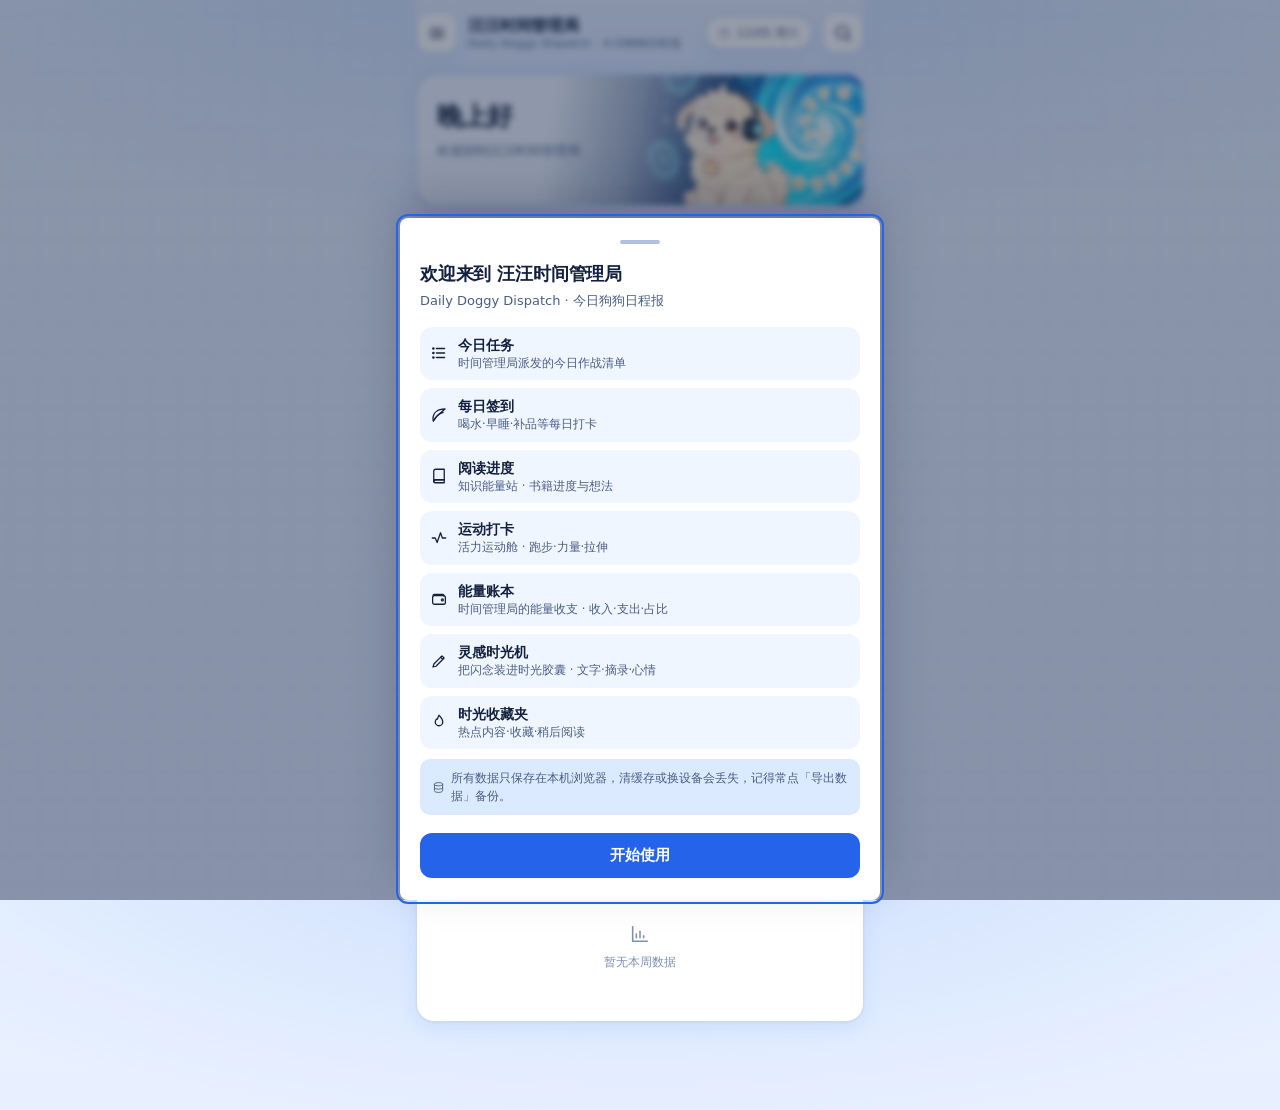
==== commit a96b6cd7: "fix: 修复首页 hero 图不显示；移动端禁用双击放大 - 01-tokens.css: --greet-image 的 url() 按「声明它的样式表」路径解析，   补齐为 ../../wor" ====
--- a/index.html
+++ b/index.html
@@ -2,7 +2,7 @@
 <html lang="zh-CN">
 <head>
 <meta charset="UTF-8" />
-<meta name="viewport" content="width=device-width, initial-scale=1.0, viewport-fit=cover" />
+<meta name="viewport" content="width=device-width, initial-scale=1.0, maximum-scale=1.0, user-scalable=no, viewport-fit=cover" />
 <title>汪汪时间管理局</title>
 <!-- PWA：可安装 / 离线可用 -->
 <link rel="manifest" href="manifest.webmanifest" />
--- a/src/css/01-tokens.css
+++ b/src/css/01-tokens.css
@@ -45,8 +45,11 @@
   --drawer-hover: rgba(224,236,255,.1);       /* 抽屉悬停底 */
   --drawer-active: rgba(59,130,246,.22);      /* 抽屉选中底 */
 
-  /* ---- 背景图 ---- */
-  --greet-image: url("workbench-assets/greet-banner.webp");  /* 首页 hero 背景图 */
+  /* ---- 背景图 ----
+     注意：自定义属性里的 url() 由浏览器按「声明它的那份样式表」的路径解析（不是相对 HTML）。
+     本文件位于 src/css/，故必须写 ../../workbench-assets/… 才能命中项目根的 workbench-assets/；
+     少写或写错层级都会被解析成 src/css/workbench-assets/… 而 404，首页 hero 图随即空白。 */
+  --greet-image: url("../../workbench-assets/greet-banner.webp");  /* 首页 hero 背景图 */
   --page-texture: none;                            /* 页面纹理叠加（none 或 url(...)），不影响内容层 */
 
   /* ---- 圆角 ---- */
--- a/src/css/02-base.css
+++ b/src/css/02-base.css
@@ -6,6 +6,11 @@
 :focus-visible { outline: 2px solid var(--module-2); outline-offset: 2px; border-radius: 4px; }
 button { -webkit-focus-ring-color: var(--module-2); }
 html, body { height: 100%; }
+/* 移动端缩放锁：touch-action:manipulation 在保留单指滚动/卡片滑动的前提下关闭「双击放大」
+   （顺带去掉 300ms 点击延迟）；text-size-adjust 防止横屏时系统自动放大字号。
+   Android 的捏合缩放由 index.html 的 viewport（user-scalable=no / maximum-scale=1）兜住；
+   iOS Safari 会忽略该 viewport 字段，所以这里必须再补一道 touch-action。 */
+html, body { touch-action: manipulation; -webkit-text-size-adjust: 100%; text-size-adjust: 100%; }
 body {
   background:
     radial-gradient(120% 60% at 50% -10%, var(--glow), transparent 60%),
